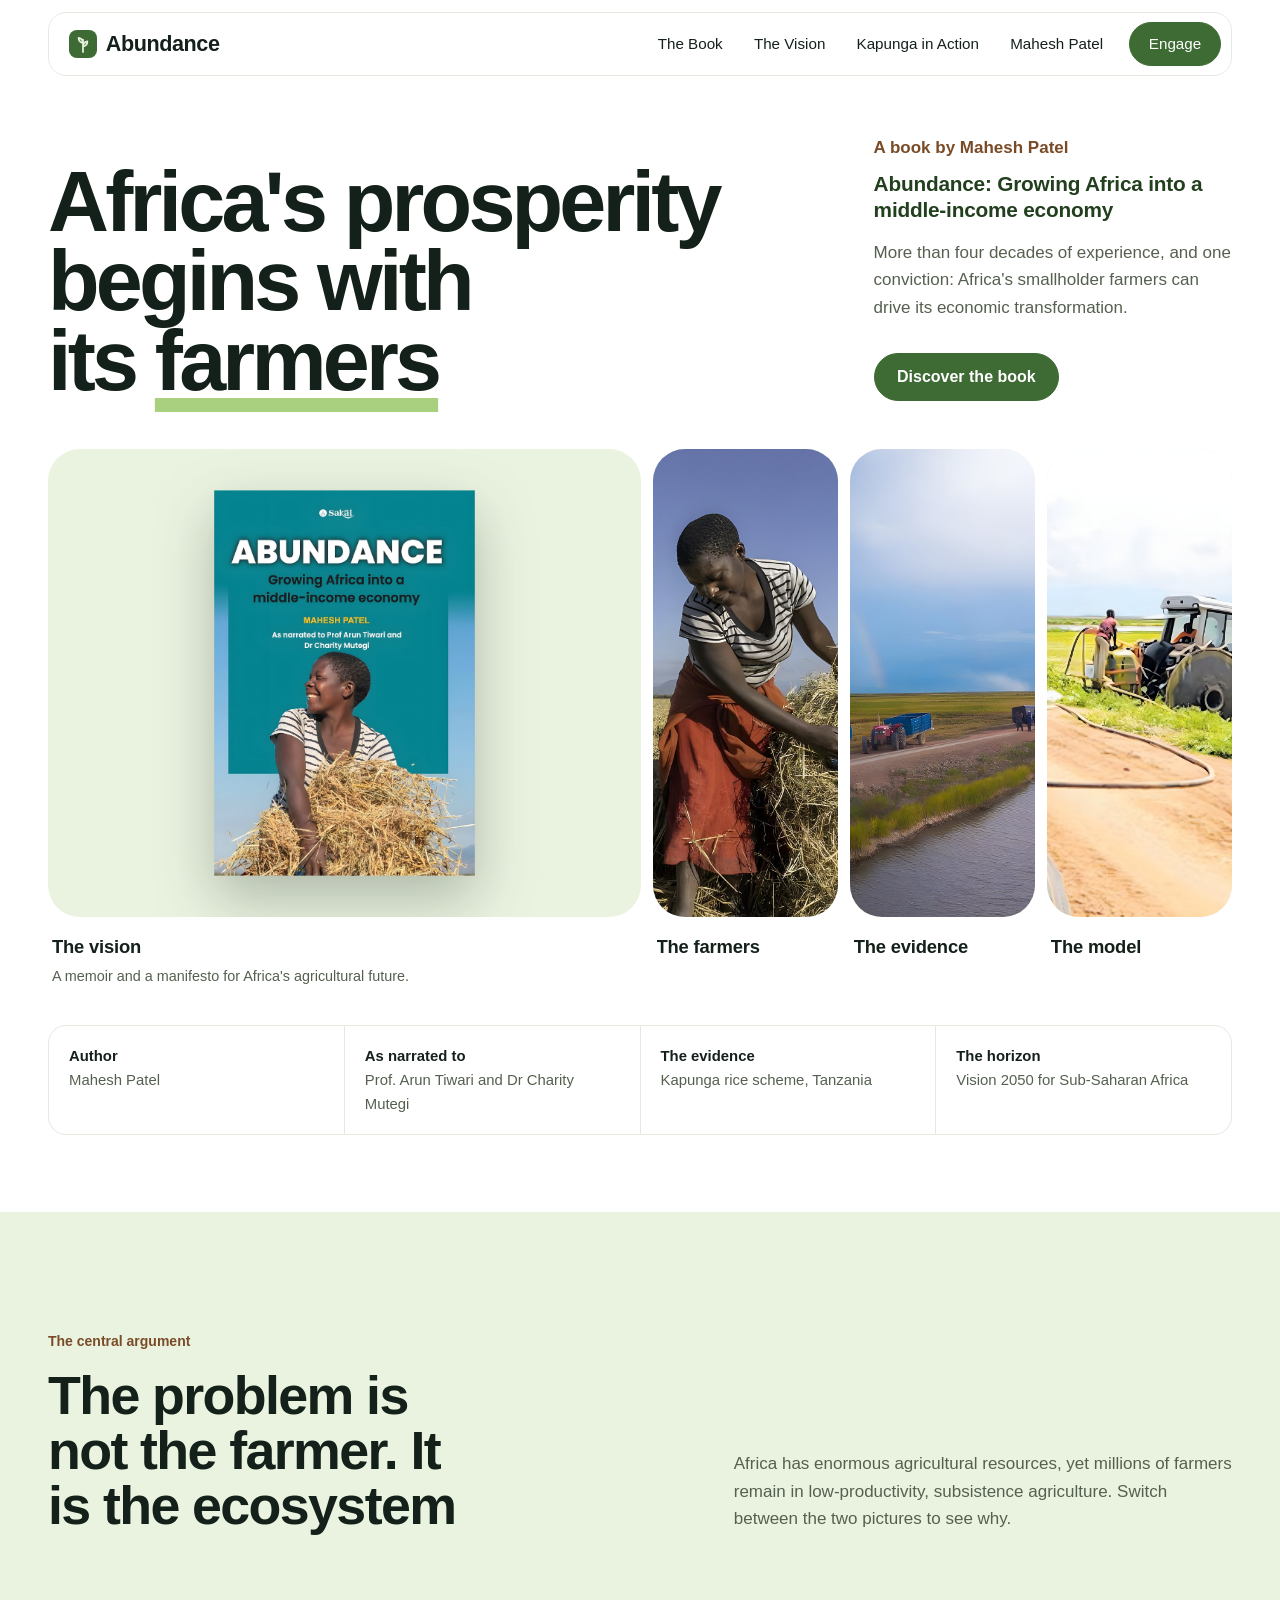
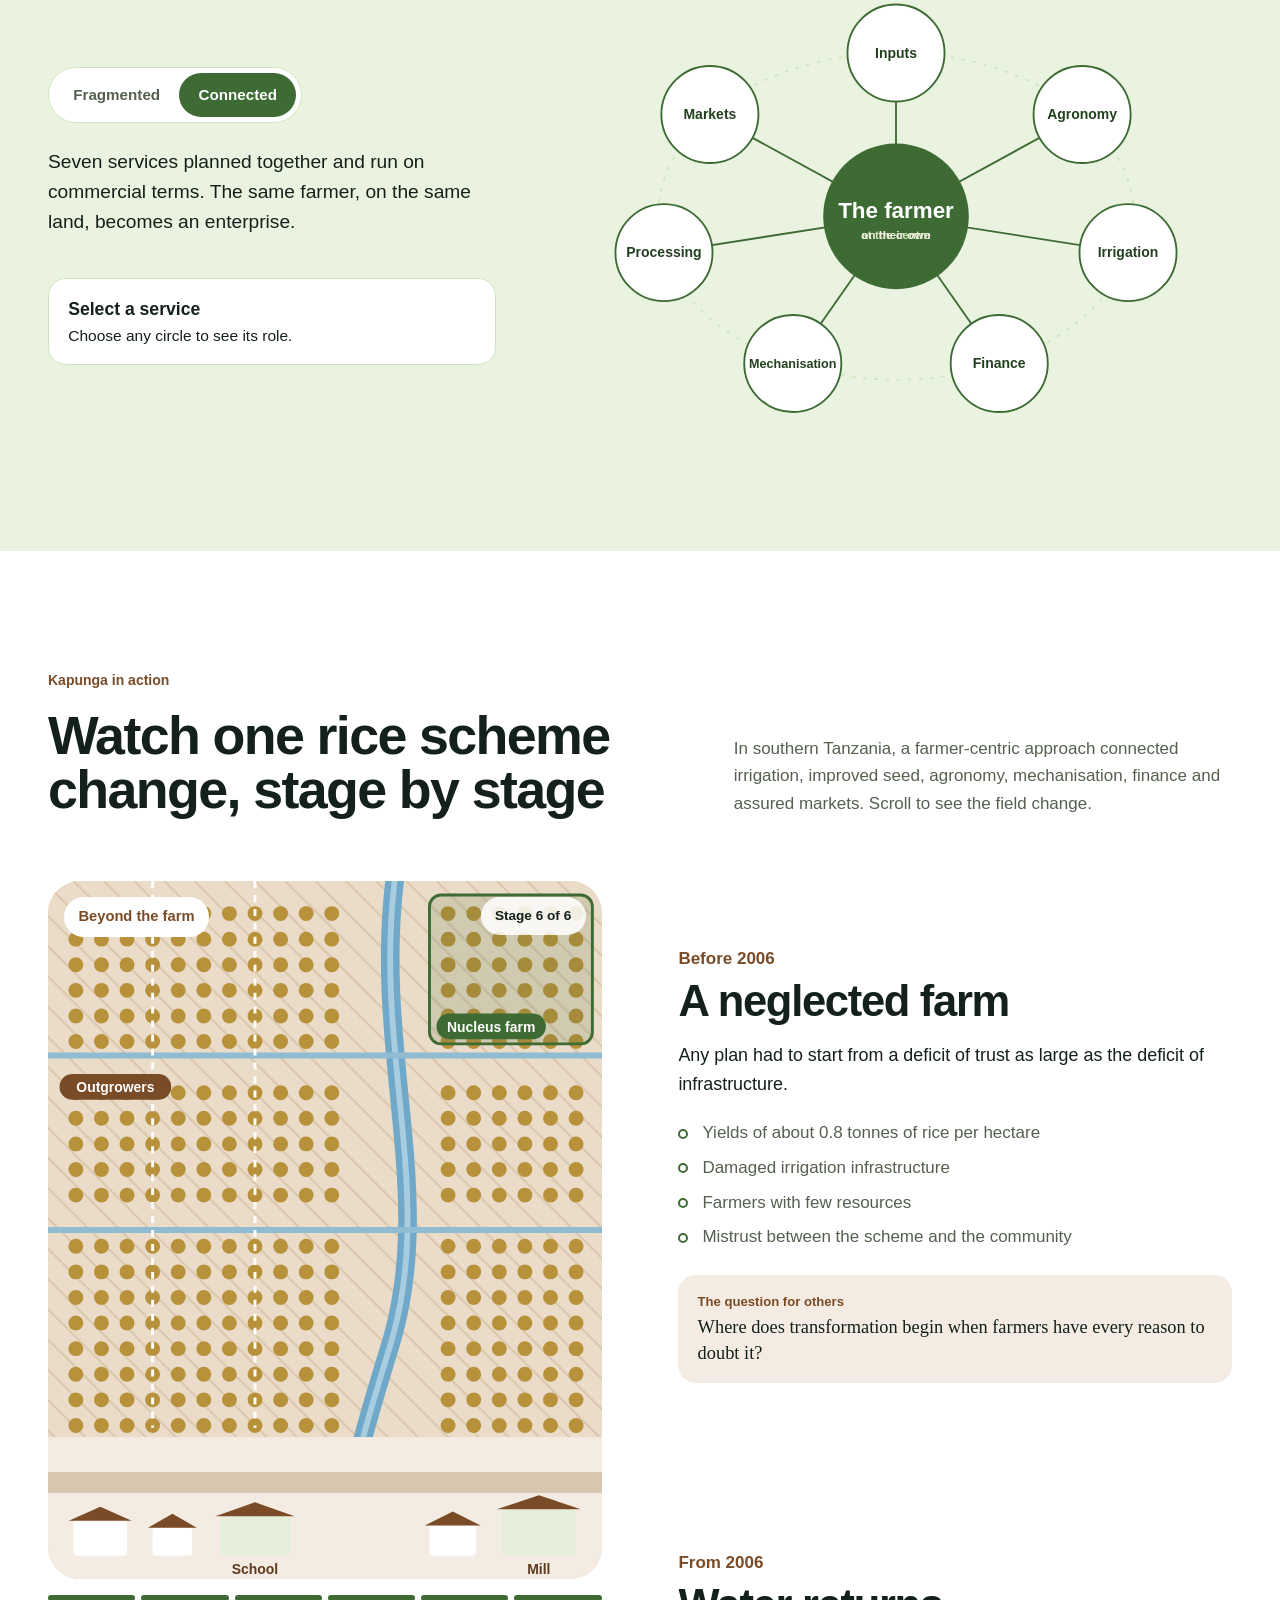
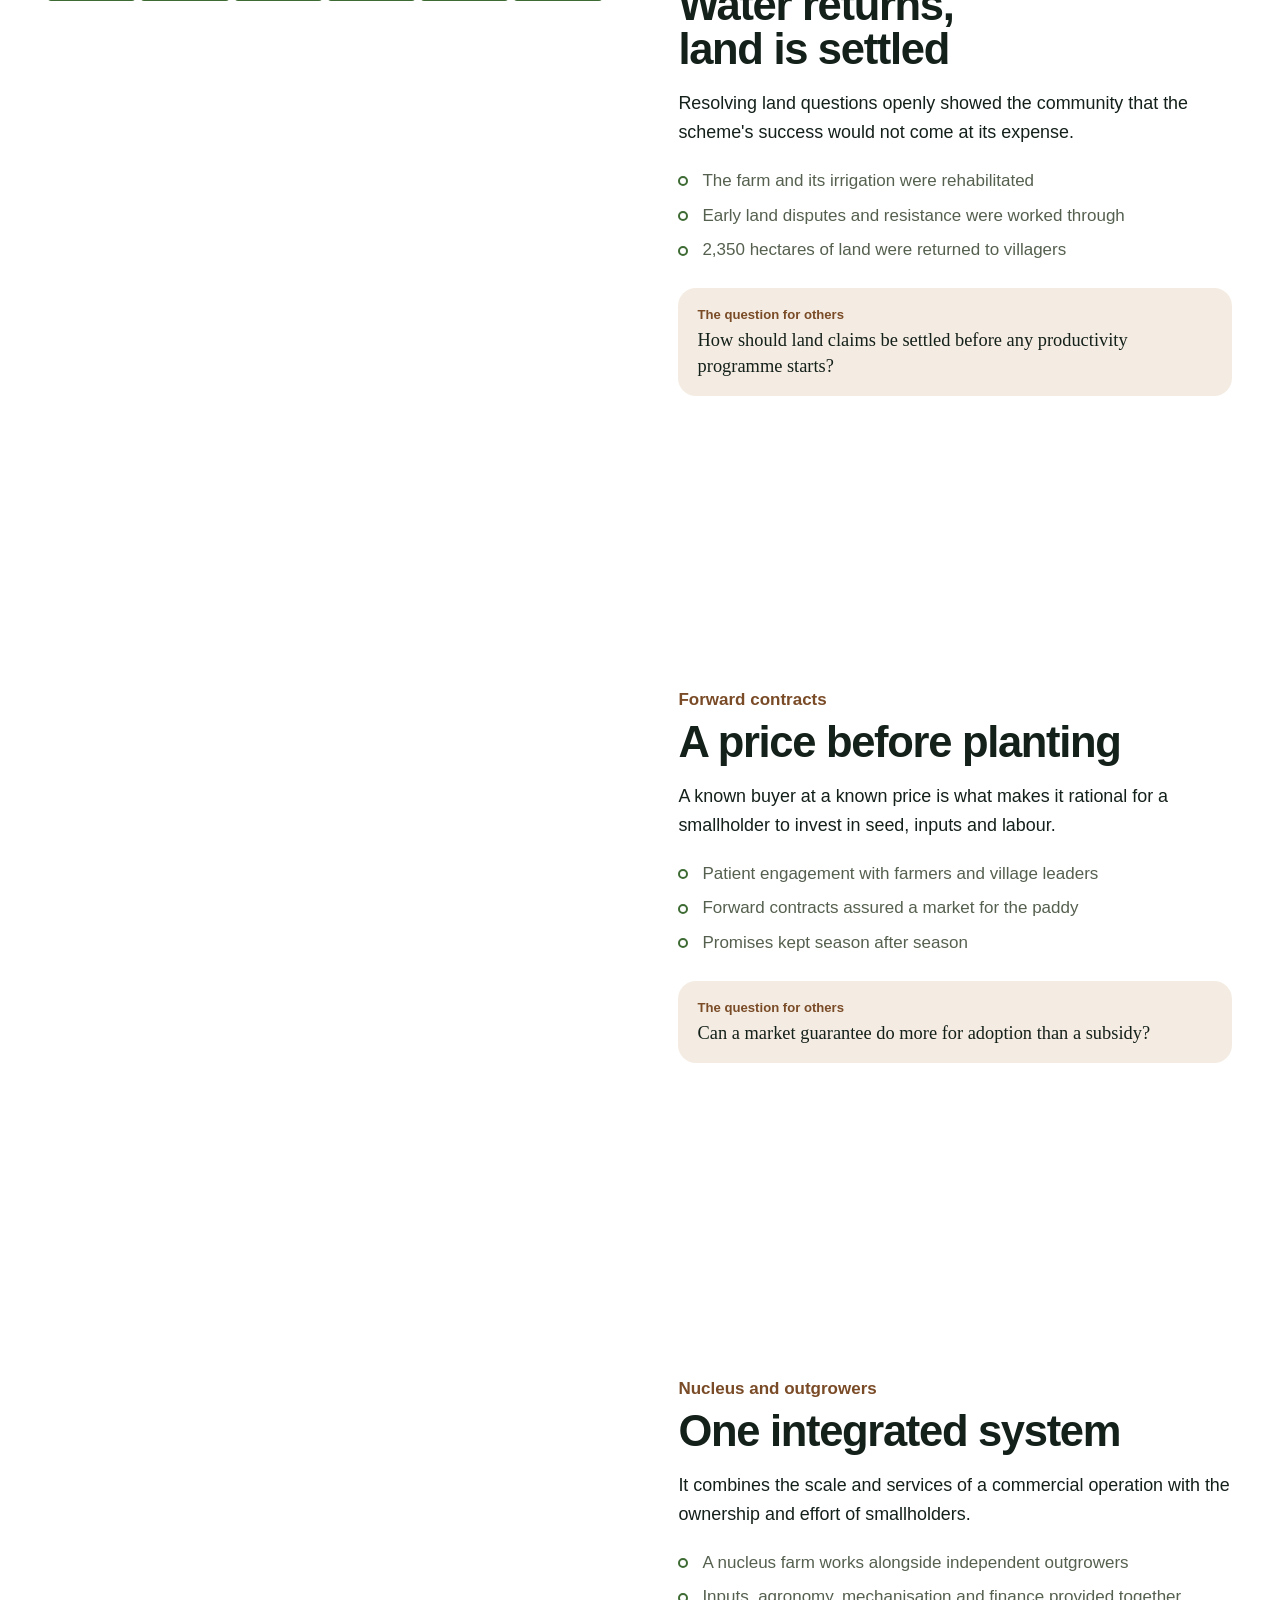
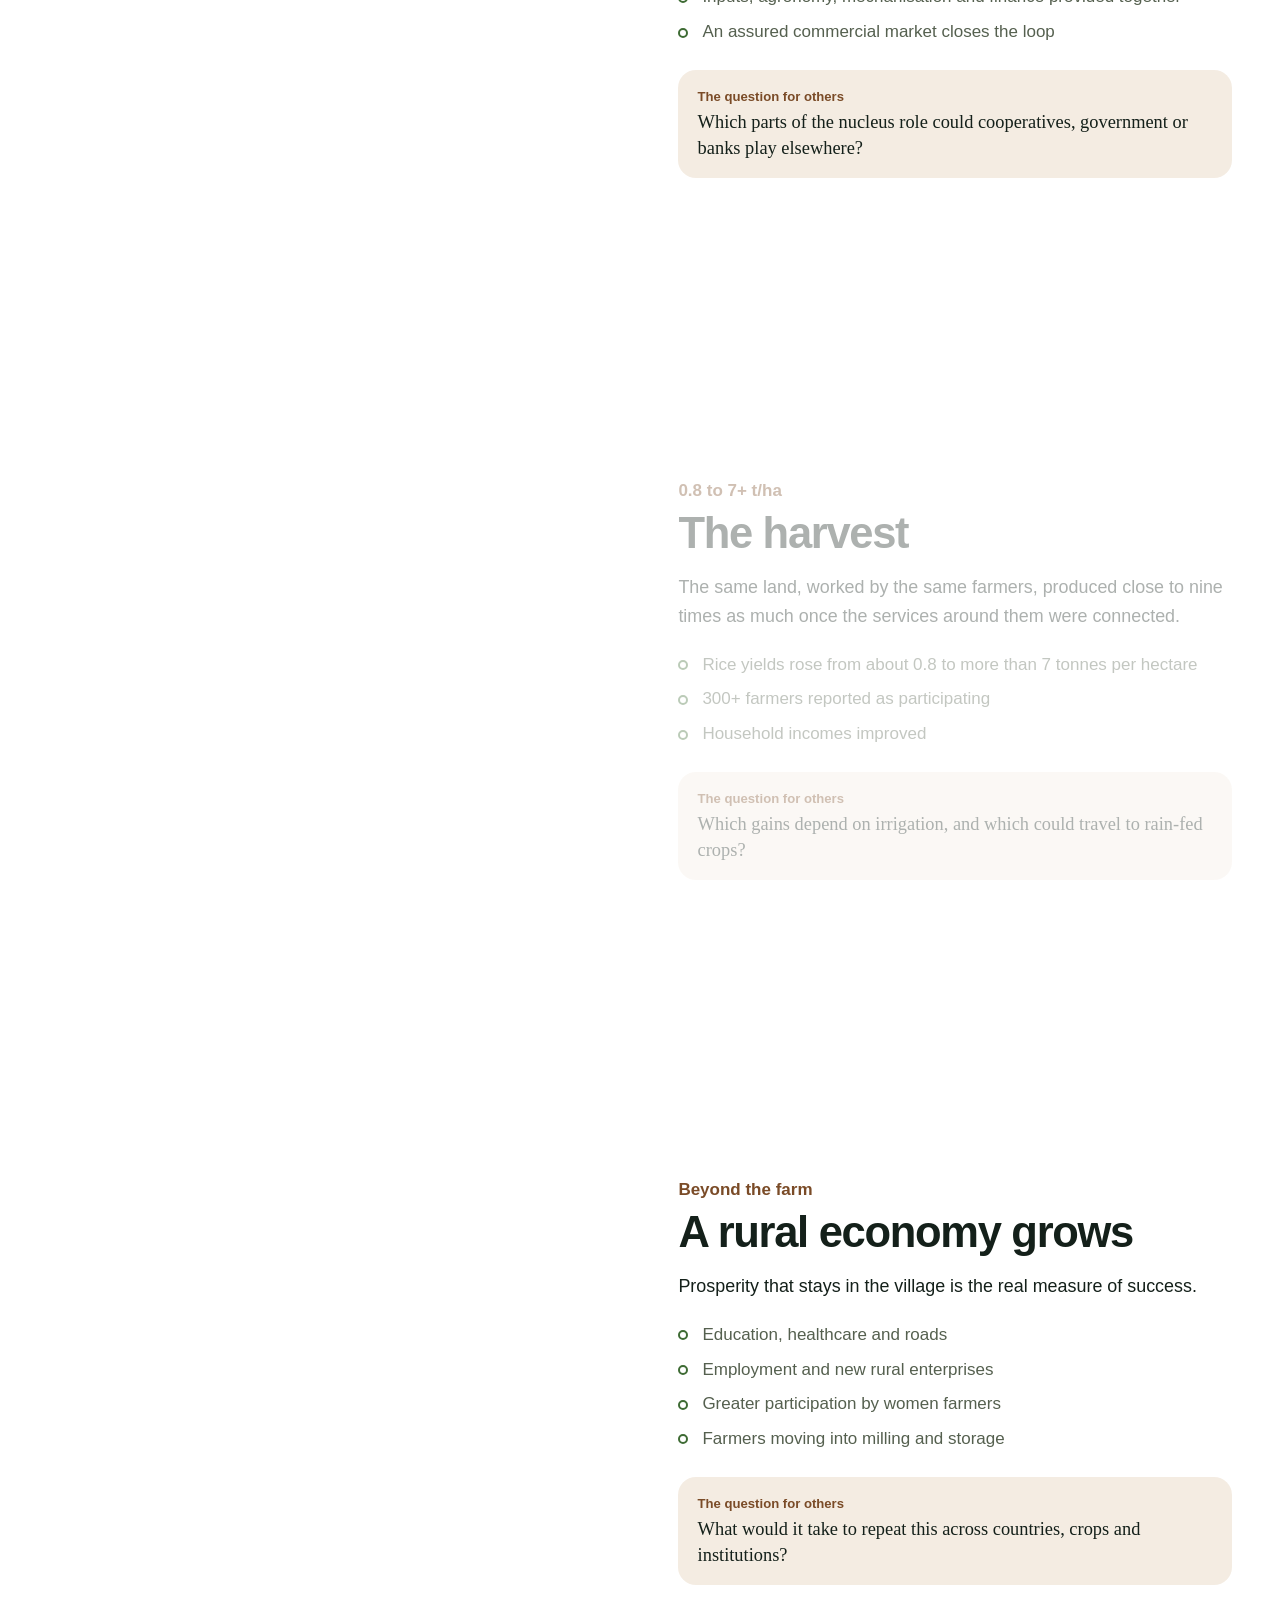
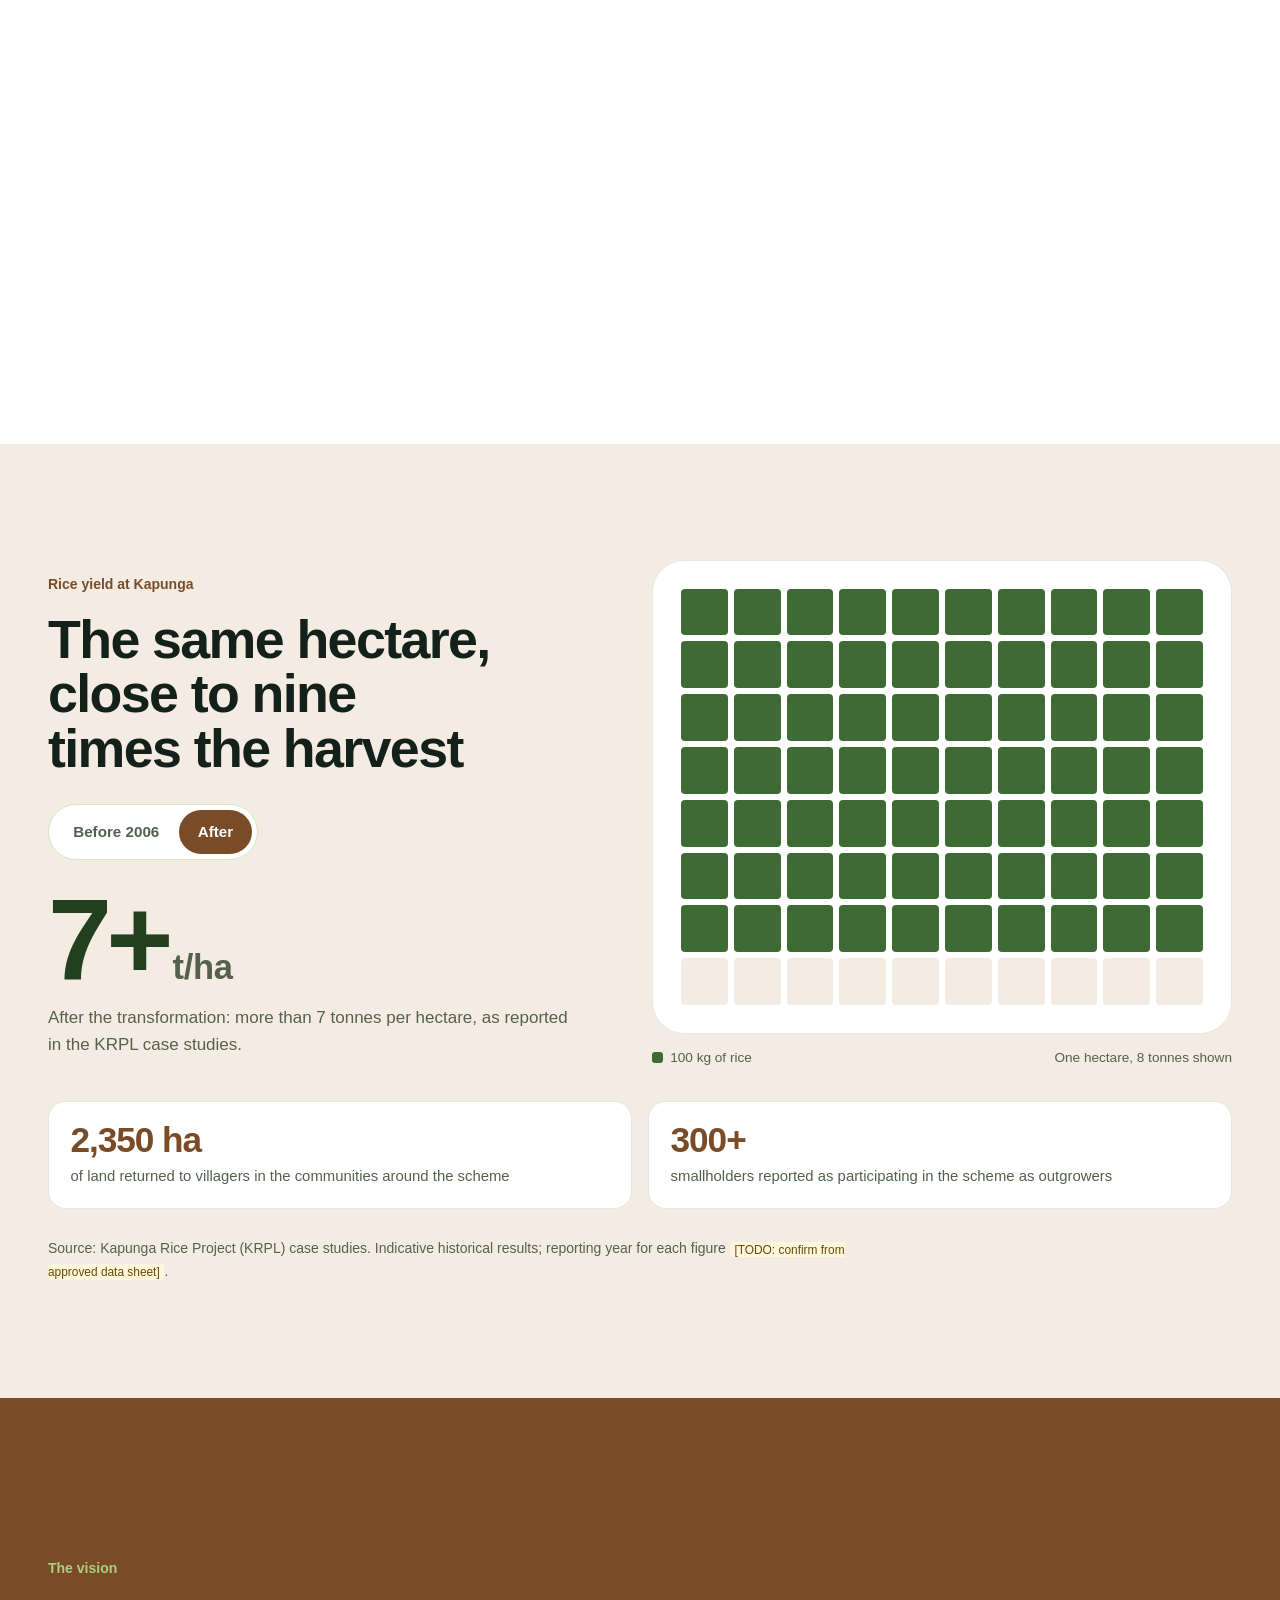
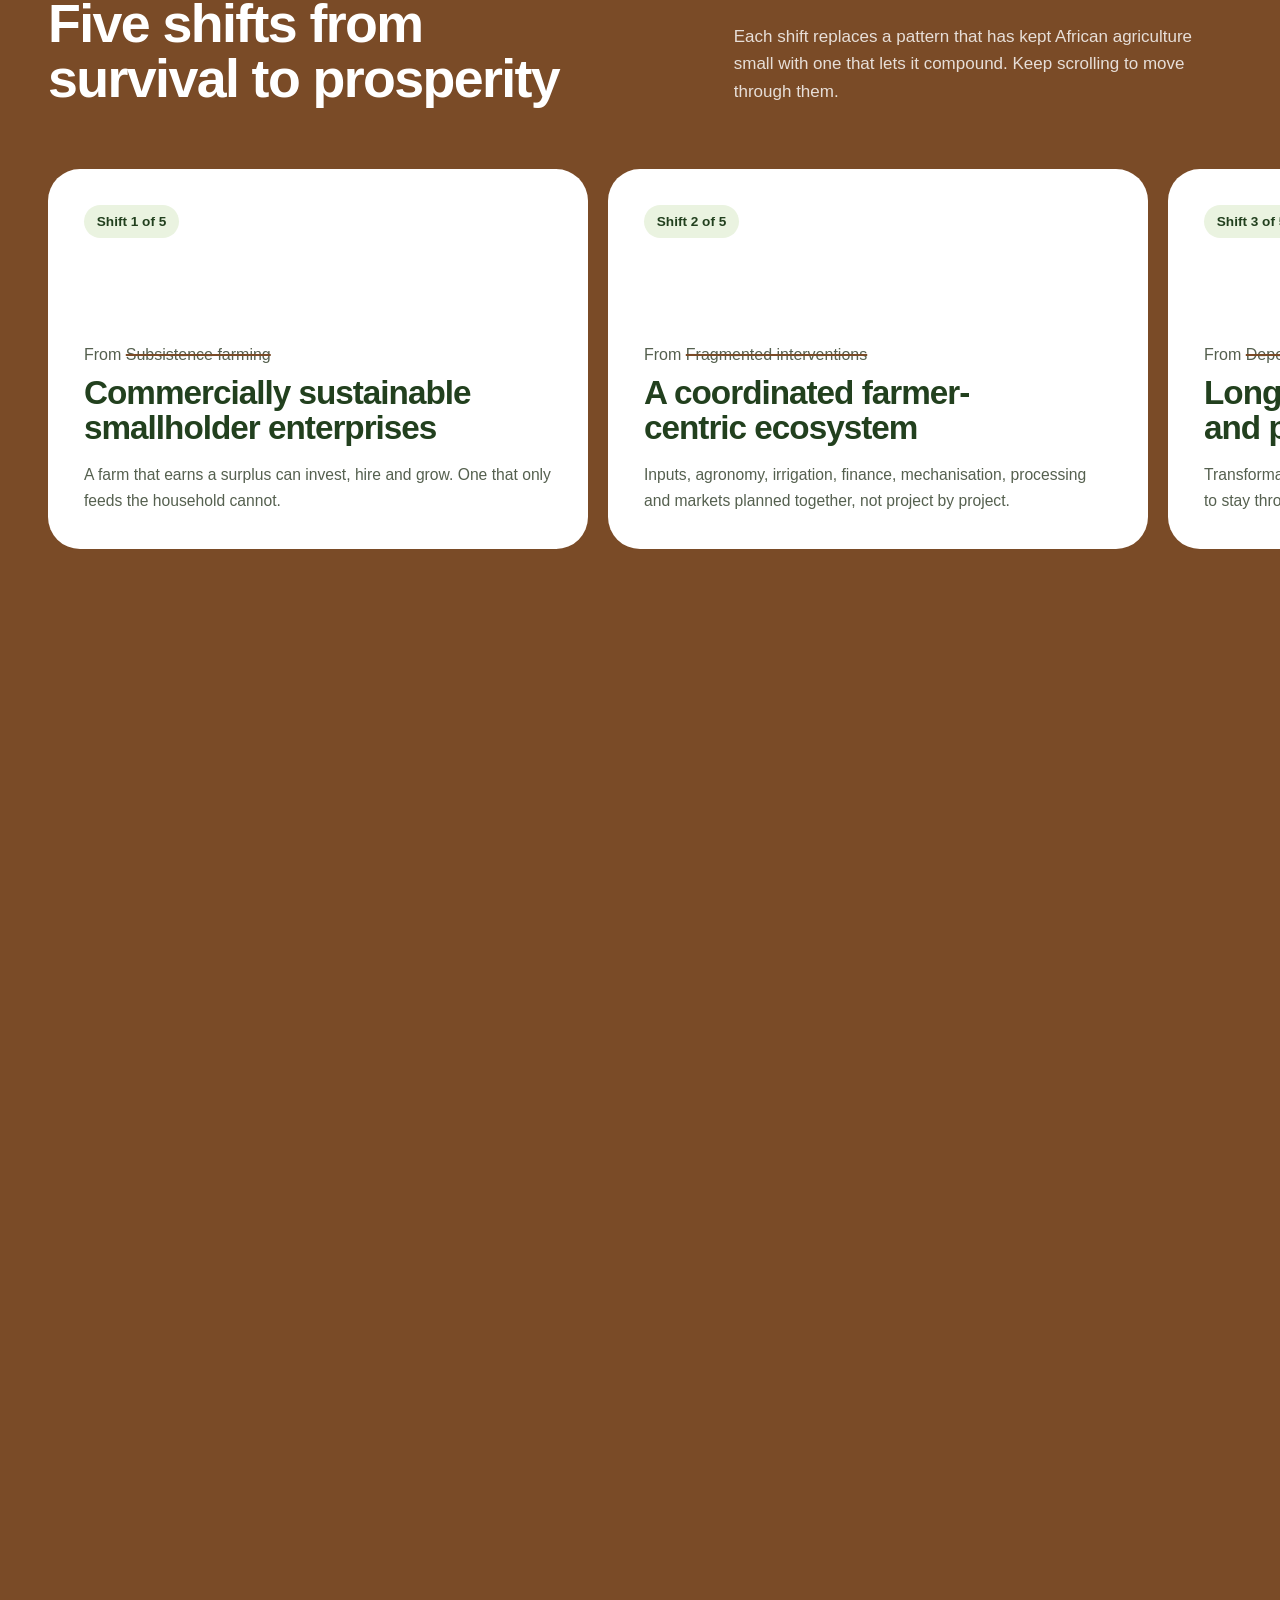
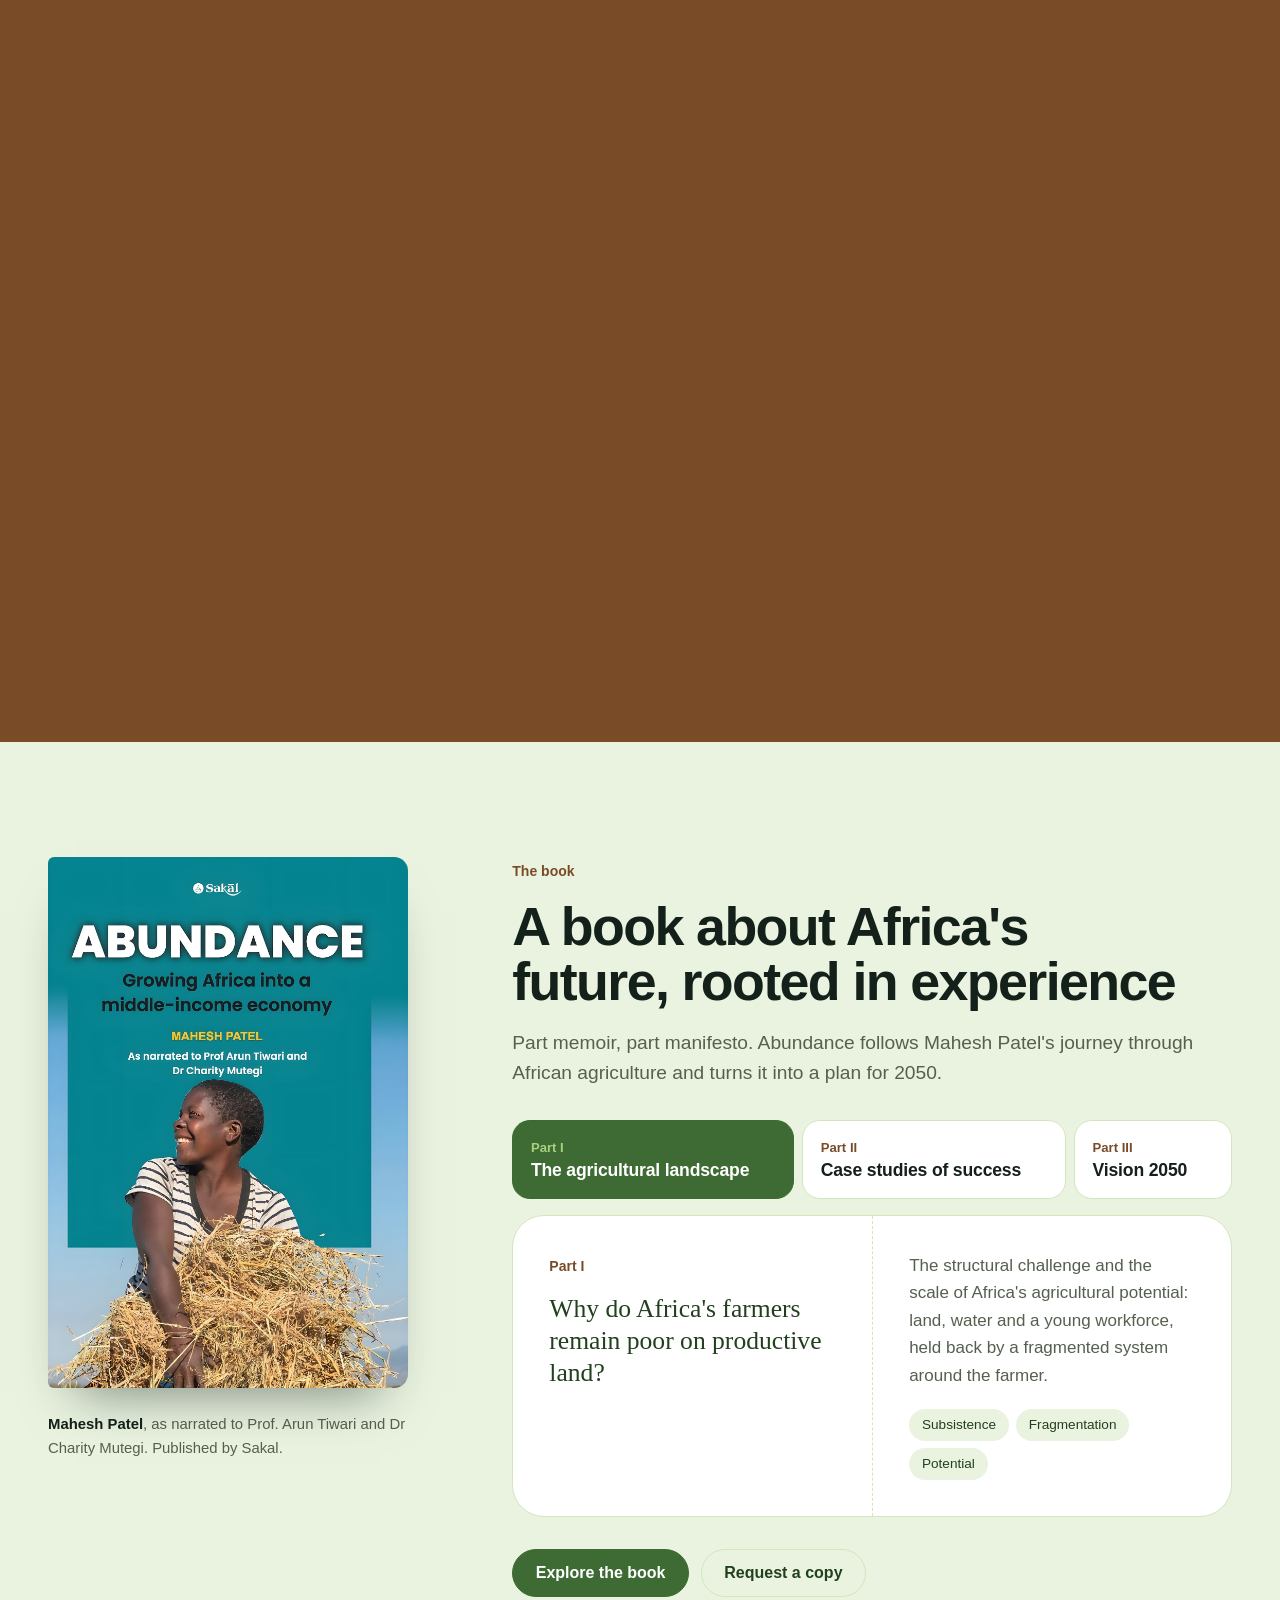
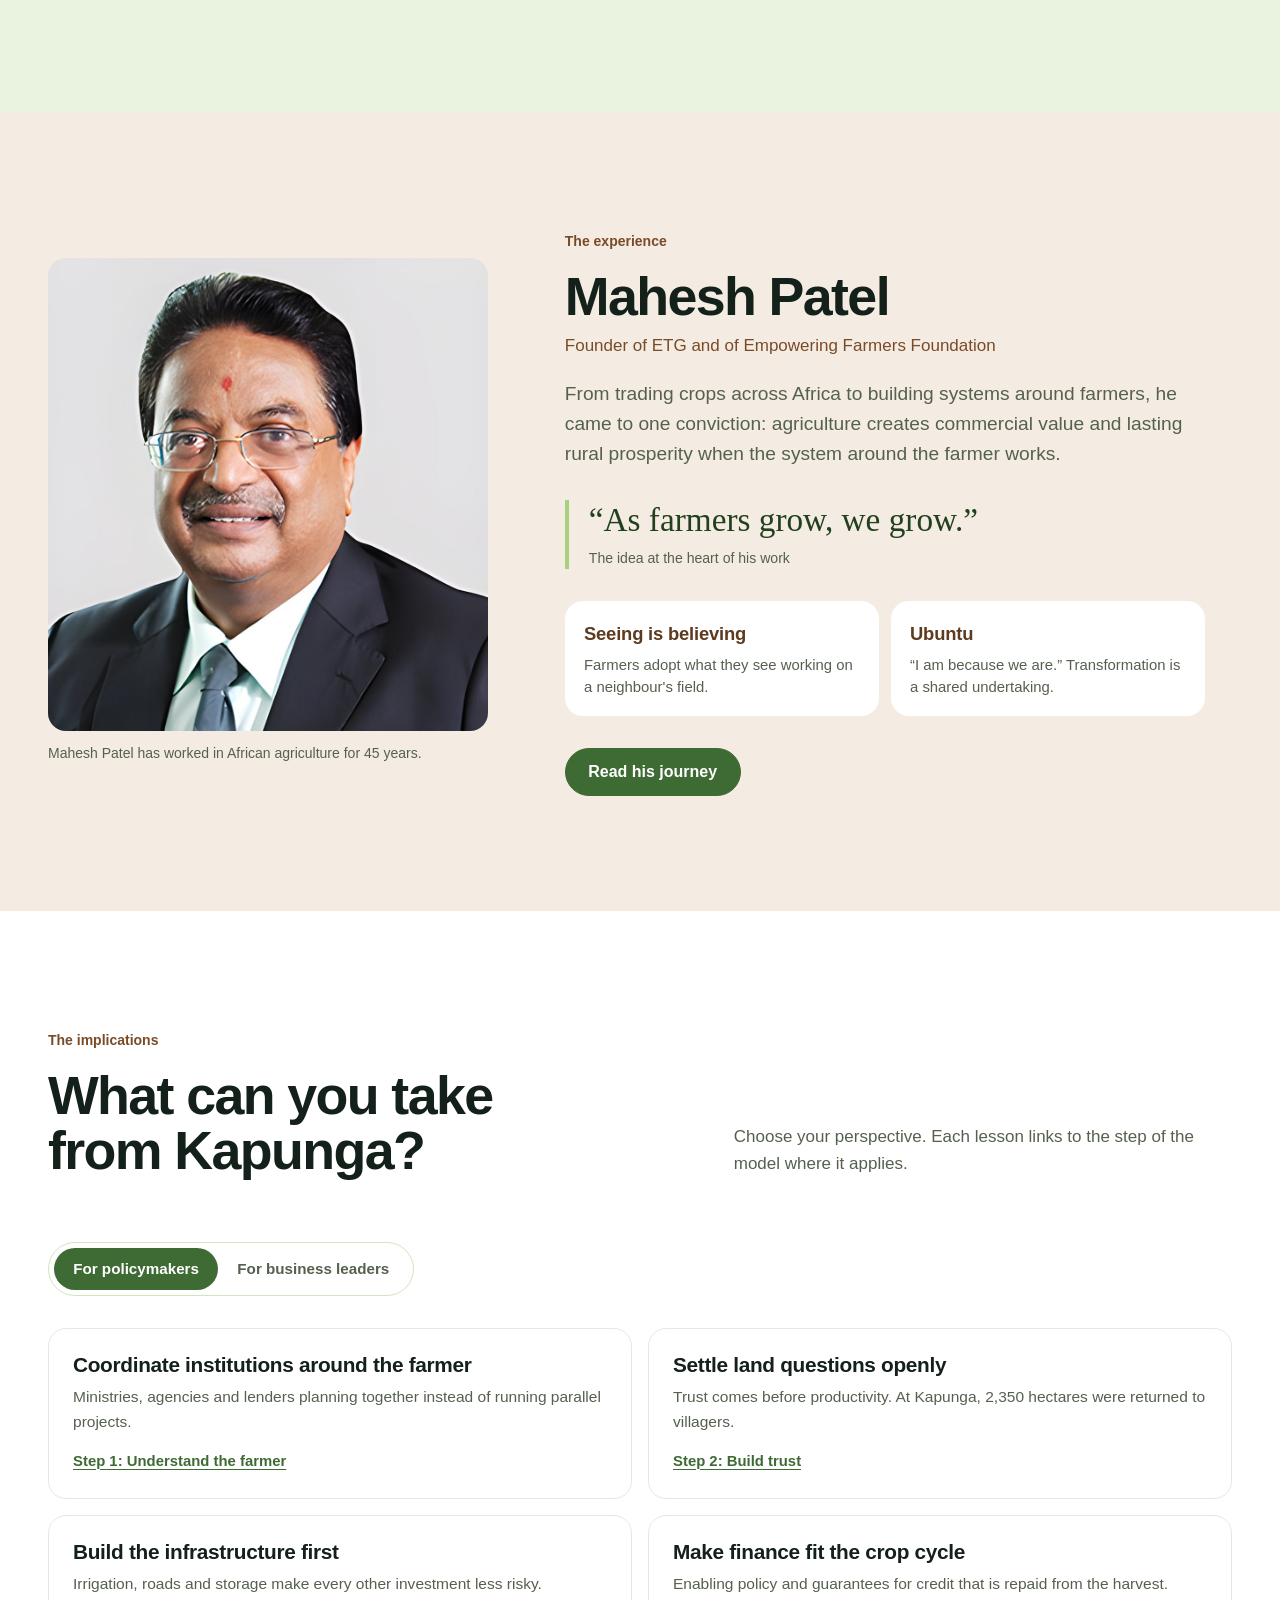
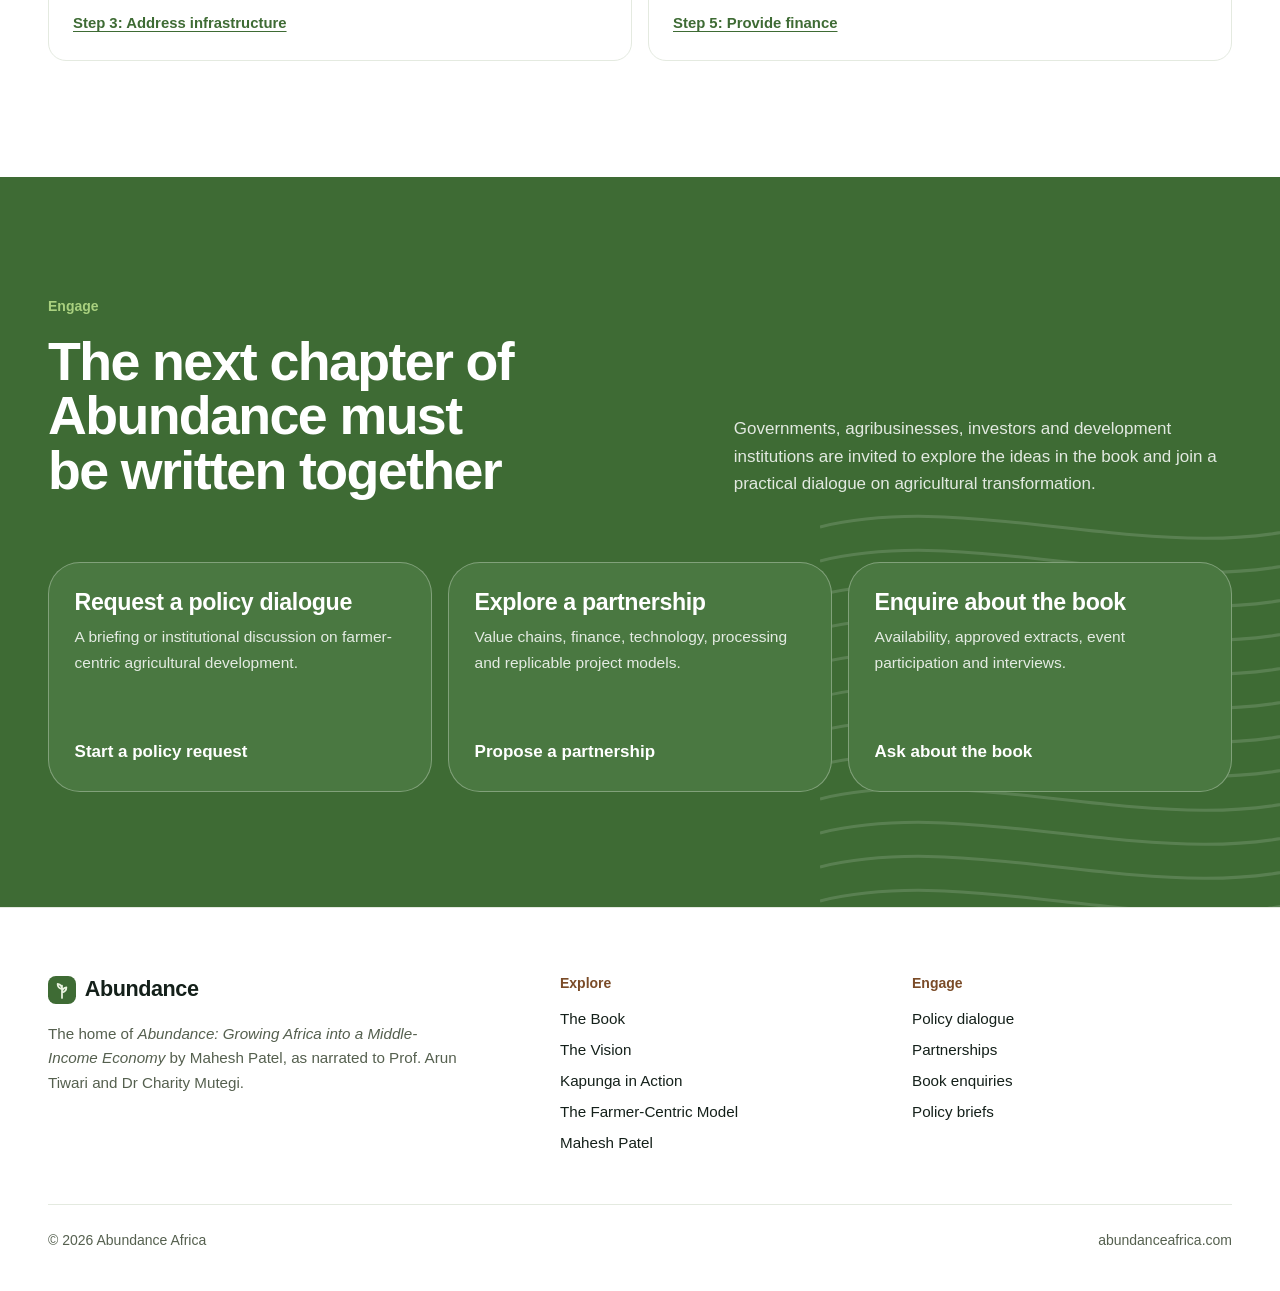
==== index.html @ be87411a "Initial site Co-Authored-By: Claude Opus 5.5 <noreply@anthropic.com>" ====
<!doctype html>
<html lang="en">
<head>
<meta charset="utf-8">
<meta name="viewport" content="width=device-width, initial-scale=1">
<title>Abundance — Growing Africa into a middle-income economy</title>
<meta name="description" content="Abundance by Mahesh Patel: a farmer-centric plan for Africa's agricultural transformation, with evidence from Kapunga, Tanzania.">
<meta property="og:title" content="Abundance — Growing Africa into a middle-income economy">
<meta property="og:description" content="Abundance by Mahesh Patel: a farmer-centric plan for Africa's agricultural transformation, with evidence from Kapunga, Tanzania.">
<meta property="og:image" content="assets/img/kapunga-canal.jpg">
<meta name="theme-color" content="#3E6B34">
<link rel="icon" href="assets/img/favicon.svg" type="image/svg+xml">
<link rel="preconnect" href="https://api.fontshare.com">
<link href="https://api.fontshare.com/v2/css?f[]=cabinet-grotesk@700,800&f[]=satoshi@400,500,700&f[]=zodiak@400&display=swap" rel="stylesheet">
<link rel="stylesheet" href="assets/site.css">
</head>
<body>
<header class="site-header">
  <div class="bar">
    <a class="brand" href="index.html"><svg viewBox="0 0 32 32" aria-hidden="true"><rect width="32" height="32" rx="9" fill="#3E6B34"/><path d="M16 25V11M16 15c-3-1-5-3.5-5-6 3 .5 5 3 5 6zm0 4c3-1 5-3.5 5-6-3 .5-5 3-5 6z" stroke="#EAF3E0" stroke-width="2" fill="none" stroke-linecap="round" stroke-linejoin="round"/></svg><b>Abundance</b></a>
    <nav class="nav" aria-label="Main"><a href="the-book.html">The Book</a><a href="the-vision.html">The Vision</a><a href="kapunga.html">Kapunga in Action</a><a href="mahesh-patel.html">Mahesh Patel</a><a class="btn" href="engage.html">Engage</a></nav>
    <details class="menu">
      <summary>Menu</summary>
      <nav aria-label="Main"><a href="the-book.html">The Book</a><a href="the-vision.html">The Vision</a><a href="kapunga.html">Kapunga in Action</a><a href="mahesh-patel.html">Mahesh Patel</a><a href="engage.html">Engage</a></nav>
    </details>
  </div>
</header>
<main>
<section class="hero">
  <div class="wrap">
    <div class="hero-top">
      <h1>Africa's prosperity begins with its <span class="mark">farmers</span></h1>
      <div>
        <p class="by">A book by Mahesh Patel</p>
        <p class="sub">Abundance: Growing Africa into a middle-income economy</p>
        <p class="deck">More than four decades of experience, and one conviction: Africa's smallholder farmers can drive its economic transformation.</p>
        <div class="actions"><a class="btn" href="the-book.html">Discover the book</a></div>
      </div>
    </div>
    <ul class="panels">
      <li class="panel panel--book is-open"><div class="ph"><img src="assets/img/abundance-cover.jpg" width="1400" height="2063" alt="Cover of Abundance by Mahesh Patel" fetchpriority="high"></div><figcaption><b>The vision</b><span>A memoir and a manifesto for Africa's agricultural future.</span></figcaption><a href="the-book.html" aria-label="The vision: the book"></a></li>
      <li class="panel"><div class="ph"><img src="assets/img/farmer-harvest.jpg" width="2400" height="1473" alt="A woman farmer gathers bundles of rice straw after the harvest" style="object-position:62% 50%"></div><figcaption><b>The farmers</b><span>Not the problem, but the solution, once the system around them works.</span></figcaption><a href="the-vision.html" aria-label="The farmers: the vision"></a></li>
      <li class="panel"><div class="ph"><img src="assets/img/kapunga-canal.jpg" width="2400" height="1348" alt="An irrigation canal through rice fields at Kapunga, with tractors and farmers at the roadside" style="object-position:38% 82%"></div><figcaption><b>The evidence</b><span>Kapunga, Tanzania: from about 0.8 to more than 7 tonnes of rice per hectare.</span></figcaption><a href="kapunga.html" aria-label="The evidence: Kapunga"></a></li>
      <li class="panel"><div class="ph"><img src="assets/img/kapunga-mechanisation.jpg" width="2400" height="1600" alt="Tractors on a farm road beside flooded rice paddies" style="object-position:72% 60%"></div><figcaption><b>The model</b><span>Eight steps any government or business can adopt and adapt.</span></figcaption><a href="the-model.html" aria-label="The model"></a></li>
    </ul>
    <ul class="facts">
      <li><b>Author</b>Mahesh Patel</li>
      <li><b>As narrated to</b>Prof. Arun Tiwari and Dr Charity Mutegi</li>
      <li><b>The evidence</b>Kapunga rice scheme, Tanzania</li>
      <li><b>The horizon</b>Vision 2050 for Sub-Saharan Africa</li>
    </ul>
  </div>
</section>

<section class="section leaf" id="ecosystem">
  <div class="wrap">
    <div class="head">
      <div><span class="label">The central argument</span><h2>The problem is not the farmer. It is the ecosystem</h2></div>
      <p>Africa has enormous agricultural resources, yet millions of farmers remain in low-productivity, subsistence agriculture. Switch between the two pictures to see why.</p>
    </div>
    <div class="eco-wrap" data-eco>
  <div class="eco-text">
    <div class="seg" role="radiogroup" aria-label="Show the ecosystem">
      <label><input type="radio" name="eco-state" value="fragmented"><span>Fragmented</span></label>
      <label><input type="radio" name="eco-state" value="connected" checked><span>Connected</span></label>
    </div>
    <div class="state-copy">
      <p class="lede" data-state-copy="fragmented" hidden>Seed without water. A loan without a buyer. Each service arrives alone, on its own timetable, and the farmer carries all of the risk.</p>
      <p class="lede" data-state-copy="connected">Seven services planned together and run on commercial terms. The same farmer, on the same land, becomes an enterprise.</p>
    </div>
    <p class="eco-caption" aria-live="polite"><b>Select a service</b>Choose any circle to see its role.</p>
  </div>
  <div><svg class="eco eco--d" viewBox="0 0 720 470" data-state="connected" aria-label="Seven services: inputs, agronomy, irrigation, finance, mechanisation, processing and markets, shown either scattered or connected around the farmer"><ellipse class="orbit" cx="360.0" cy="235.0" rx="255" ry="175"/><line class="link" x1="360.0" y1="235.0" x2="360.0" y2="60.0"/><line class="link" x1="360.0" y1="235.0" x2="559.4" y2="125.9"/><line class="link" x1="360.0" y1="235.0" x2="608.6" y2="273.9"/><line class="link" x1="360.0" y1="235.0" x2="470.6" y2="392.7"/><line class="link" x1="360.0" y1="235.0" x2="249.4" y2="392.7"/><line class="link" x1="360.0" y1="235.0" x2="111.4" y2="273.9"/><line class="link" x1="360.0" y1="235.0" x2="160.6" y2="125.9"/><circle class="hub" cx="360.0" cy="235.0" r="78"/><text class="hub-t" x="360.0" y="237.0">The farmer</text><text class="hub-s s-conn" x="360.0" y="259.0">at the centre</text><text class="hub-s s-frag" x="360.0" y="259.0">on their own</text><g class="node" tabindex="0" role="button" aria-label="Inputs: Improved seed and fertiliser, delivered before planting and paid for from the harvest." data-name="Inputs" data-role="Improved seed and fertiliser, delivered before planting and paid for from the harvest." style="--fx:-250px;--fy:-20px"><circle cx="360.0" cy="60.0" r="52"/><text x="360.0" y="65.0" text-anchor="middle" style="font-size:15px">Inputs</text></g><g class="node" tabindex="0" role="button" aria-label="Agronomy: Field agronomists and demonstration plots. Seeing is believing." data-name="Agronomy" data-role="Field agronomists and demonstration plots. Seeing is believing." style="--fx:96px;--fy:-56px"><circle cx="559.4" cy="125.9" r="52"/><text x="559.4" y="130.9" text-anchor="middle" style="font-size:15px">Agronomy</text></g><g class="node" tabindex="0" role="button" aria-label="Irrigation: Water that removes the dependence on rain." data-name="Irrigation" data-role="Water that removes the dependence on rain." style="--fx:81px;--fy:26px"><circle cx="608.6" cy="273.9" r="52"/><text x="608.6" y="278.9" text-anchor="middle" style="font-size:15px">Irrigation</text></g><g class="node" tabindex="0" role="button" aria-label="Finance: Credit shaped around the crop cycle, repaid when the harvest is sold." data-name="Finance" data-role="Credit shaped around the crop cycle, repaid when the harvest is sold." style="--fx:49px;--fy:52px"><circle cx="470.6" cy="392.7" r="52"/><text x="470.6" y="397.7" text-anchor="middle" style="font-size:15px">Finance</text></g><g class="node" tabindex="0" role="button" aria-label="Mechanisation: Machinery as a service, without the cost of owning it." data-name="Mechanisation" data-role="Machinery as a service, without the cost of owning it." style="--fx:-74px;--fy:37px"><circle cx="249.4" cy="392.7" r="52"/><text x="249.4" y="397.7" text-anchor="middle" style="font-size:13.5px">Mechanisation</text></g><g class="node" tabindex="0" role="button" aria-label="Processing: Milling and storage close to the farm, keeping value in the village." data-name="Processing" data-role="Milling and storage close to the farm, keeping value in the village." style="--fx:-81px;--fy:-44px"><circle cx="111.4" cy="273.9" r="52"/><text x="111.4" y="278.9" text-anchor="middle" style="font-size:15px">Processing</text></g><g class="node" tabindex="0" role="button" aria-label="Markets: An assured buyer at a known price, agreed before planting." data-name="Markets" data-role="An assured buyer at a known price, agreed before planting." style="--fx:199px;--fy:-106px"><circle cx="160.6" cy="125.9" r="52"/><text x="160.6" y="130.9" text-anchor="middle" style="font-size:15px">Markets</text></g></svg><svg class="eco eco--m" viewBox="0 0 400 560" data-state="connected" aria-label="Seven services: inputs, agronomy, irrigation, finance, mechanisation, processing and markets, shown either scattered or connected around the farmer"><ellipse class="orbit" cx="200.0" cy="280.0" rx="140" ry="205"/><line class="link" x1="200.0" y1="280.0" x2="200.0" y2="75.0"/><line class="link" x1="200.0" y1="280.0" x2="309.5" y2="152.2"/><line class="link" x1="200.0" y1="280.0" x2="336.5" y2="325.6"/><line class="link" x1="200.0" y1="280.0" x2="260.7" y2="464.7"/><line class="link" x1="200.0" y1="280.0" x2="139.3" y2="464.7"/><line class="link" x1="200.0" y1="280.0" x2="63.5" y2="325.6"/><line class="link" x1="200.0" y1="280.0" x2="90.5" y2="152.2"/><circle class="hub" cx="200.0" cy="280.0" r="72"/><text class="hub-t" x="200.0" y="282.0">The farmer</text><text class="hub-s s-conn" x="200.0" y="304.0">at the centre</text><text class="hub-s s-frag" x="200.0" y="304.0">on their own</text><g class="node" tabindex="0" role="button" aria-label="Inputs: Improved seed and fertiliser, delivered before planting and paid for from the harvest." data-name="Inputs" data-role="Improved seed and fertiliser, delivered before planting and paid for from the harvest." style="--fx:-130px;--fy:-5px"><circle cx="200.0" cy="75.0" r="54"/><text x="200.0" y="80.0" text-anchor="middle" style="font-size:15px">Inputs</text></g><g class="node" tabindex="0" role="button" aria-label="Agronomy: Field agronomists and demonstration plots. Seeing is believing." data-name="Agronomy" data-role="Field agronomists and demonstration plots. Seeing is believing." style="--fx:26px;--fy:-82px"><circle cx="309.5" cy="152.2" r="54"/><text x="309.5" y="157.2" text-anchor="middle" style="font-size:15px">Agronomy</text></g><g class="node" tabindex="0" role="button" aria-label="Irrigation: Water that removes the dependence on rain." data-name="Irrigation" data-role="Water that removes the dependence on rain." style="--fx:14px;--fy:4px"><circle cx="336.5" cy="325.6" r="54"/><text x="336.5" y="330.6" text-anchor="middle" style="font-size:15px">Irrigation</text></g><g class="node" tabindex="0" role="button" aria-label="Finance: Credit shaped around the crop cycle, repaid when the harvest is sold." data-name="Finance" data-role="Credit shaped around the crop cycle, repaid when the harvest is sold." style="--fx:39px;--fy:35px"><circle cx="260.7" cy="464.7" r="54"/><text x="260.7" y="469.7" text-anchor="middle" style="font-size:15px">Finance</text></g><g class="node" tabindex="0" role="button" aria-label="Mechanisation: Machinery as a service, without the cost of owning it." data-name="Mechanisation" data-role="Machinery as a service, without the cost of owning it." style="--fx:-44px;--fy:30px"><circle cx="139.3" cy="464.7" r="54"/><text x="139.3" y="469.7" text-anchor="middle" style="font-size:13.5px">Mechanisation</text></g><g class="node" tabindex="0" role="button" aria-label="Processing: Milling and storage close to the farm, keeping value in the village." data-name="Processing" data-role="Milling and storage close to the farm, keeping value in the village." style="--fx:-12px;--fy:-26px"><circle cx="63.5" cy="325.6" r="54"/><text x="63.5" y="330.6" text-anchor="middle" style="font-size:15px">Processing</text></g><g class="node" tabindex="0" role="button" aria-label="Markets: An assured buyer at a known price, agreed before planting." data-name="Markets" data-role="An assured buyer at a known price, agreed before planting." style="--fx:114px;--fy:-2px"><circle cx="90.5" cy="152.2" r="54"/><text x="90.5" y="157.2" text-anchor="middle" style="font-size:15px">Markets</text></g></svg></div>
</div>
  </div>
</section>

<section class="section" id="kapunga">
  <div class="wrap">
    <div class="head">
      <div><span class="label">Kapunga in action</span><h2>Watch one rice scheme change, stage by stage</h2></div>
      <p>In southern Tanzania, a farmer-centric approach connected irrigation, improved seed, agronomy, mechanisation, finance and assured markets. Scroll to see the field change.</p>
    </div>
    <div class="story" data-story>
  <div class="story-visual">
    <div class="field-card"><svg class="field" viewBox="0 0 480 600" preserveAspectRatio="xMidYMid slice" role="img" aria-label="An illustrated rice field that changes with each stage: bare soil, then a canal, seedlings, outgrower plots around a nucleus farm, a golden harvest and finally a village with a school and a mill."><rect width="480" height="600" fill="#EADCC8"/><line x1="-600" y1="0" x2="0" y2="600" stroke="#DCCAB0" stroke-width="2"/><line x1="-574" y1="0" x2="26" y2="600" stroke="#DCCAB0" stroke-width="2"/><line x1="-548" y1="0" x2="52" y2="600" stroke="#DCCAB0" stroke-width="2"/><line x1="-522" y1="0" x2="78" y2="600" stroke="#DCCAB0" stroke-width="2"/><line x1="-496" y1="0" x2="104" y2="600" stroke="#DCCAB0" stroke-width="2"/><line x1="-470" y1="0" x2="130" y2="600" stroke="#DCCAB0" stroke-width="2"/><line x1="-444" y1="0" x2="156" y2="600" stroke="#DCCAB0" stroke-width="2"/><line x1="-418" y1="0" x2="182" y2="600" stroke="#DCCAB0" stroke-width="2"/><line x1="-392" y1="0" x2="208" y2="600" stroke="#DCCAB0" stroke-width="2"/><line x1="-366" y1="0" x2="234" y2="600" stroke="#DCCAB0" stroke-width="2"/><line x1="-340" y1="0" x2="260" y2="600" stroke="#DCCAB0" stroke-width="2"/><line x1="-314" y1="0" x2="286" y2="600" stroke="#DCCAB0" stroke-width="2"/><line x1="-288" y1="0" x2="312" y2="600" stroke="#DCCAB0" stroke-width="2"/><line x1="-262" y1="0" x2="338" y2="600" stroke="#DCCAB0" stroke-width="2"/><line x1="-236" y1="0" x2="364" y2="600" stroke="#DCCAB0" stroke-width="2"/><line x1="-210" y1="0" x2="390" y2="600" stroke="#DCCAB0" stroke-width="2"/><line x1="-184" y1="0" x2="416" y2="600" stroke="#DCCAB0" stroke-width="2"/><line x1="-158" y1="0" x2="442" y2="600" stroke="#DCCAB0" stroke-width="2"/><line x1="-132" y1="0" x2="468" y2="600" stroke="#DCCAB0" stroke-width="2"/><line x1="-106" y1="0" x2="494" y2="600" stroke="#DCCAB0" stroke-width="2"/><line x1="-80" y1="0" x2="520" y2="600" stroke="#DCCAB0" stroke-width="2"/><line x1="-54" y1="0" x2="546" y2="600" stroke="#DCCAB0" stroke-width="2"/><line x1="-28" y1="0" x2="572" y2="600" stroke="#DCCAB0" stroke-width="2"/><line x1="-2" y1="0" x2="598" y2="600" stroke="#DCCAB0" stroke-width="2"/><line x1="24" y1="0" x2="624" y2="600" stroke="#DCCAB0" stroke-width="2"/><line x1="50" y1="0" x2="650" y2="600" stroke="#DCCAB0" stroke-width="2"/><line x1="76" y1="0" x2="676" y2="600" stroke="#DCCAB0" stroke-width="2"/><line x1="102" y1="0" x2="702" y2="600" stroke="#DCCAB0" stroke-width="2"/><line x1="128" y1="0" x2="728" y2="600" stroke="#DCCAB0" stroke-width="2"/><line x1="154" y1="0" x2="754" y2="600" stroke="#DCCAB0" stroke-width="2"/><line x1="180" y1="0" x2="780" y2="600" stroke="#DCCAB0" stroke-width="2"/><line x1="206" y1="0" x2="806" y2="600" stroke="#DCCAB0" stroke-width="2"/><line x1="232" y1="0" x2="832" y2="600" stroke="#DCCAB0" stroke-width="2"/><line x1="258" y1="0" x2="858" y2="600" stroke="#DCCAB0" stroke-width="2"/><line x1="284" y1="0" x2="884" y2="600" stroke="#DCCAB0" stroke-width="2"/><line x1="310" y1="0" x2="910" y2="600" stroke="#DCCAB0" stroke-width="2"/><line x1="336" y1="0" x2="936" y2="600" stroke="#DCCAB0" stroke-width="2"/><line x1="362" y1="0" x2="962" y2="600" stroke="#DCCAB0" stroke-width="2"/><line x1="388" y1="0" x2="988" y2="600" stroke="#DCCAB0" stroke-width="2"/><line x1="414" y1="0" x2="1014" y2="600" stroke="#DCCAB0" stroke-width="2"/><line x1="440" y1="0" x2="1040" y2="600" stroke="#DCCAB0" stroke-width="2"/><line x1="466" y1="0" x2="1066" y2="600" stroke="#DCCAB0" stroke-width="2"/><g class="l2"><path d="M300 0C282 150 336 270 296 400S256 540 272 600" fill="none" stroke="#6FA8C9" stroke-width="16" stroke-linecap="round"/><path d="M300 0C282 150 336 270 296 400S256 540 272 600" fill="none" stroke="#A9CDE0" stroke-width="5" stroke-linecap="round"/><line x1="0" y1="150" x2="480" y2="150" stroke="#8FBBD3" stroke-width="5"/><line x1="0" y1="300" x2="480" y2="300" stroke="#8FBBD3" stroke-width="5"/></g><g class="l3"><circle cx="26" cy="28" r="4"/><circle cx="26" cy="50" r="4"/><circle cx="26" cy="72" r="4"/><circle cx="26" cy="94" r="4"/><circle cx="26" cy="116" r="4"/><circle cx="26" cy="138" r="4"/><circle cx="26" cy="182" r="4"/><circle cx="26" cy="204" r="4"/><circle cx="26" cy="226" r="4"/><circle cx="26" cy="248" r="4"/><circle cx="26" cy="270" r="4"/><circle cx="26" cy="314" r="4"/><circle cx="26" cy="336" r="4"/><circle cx="26" cy="358" r="4"/><circle cx="26" cy="380" r="4"/><circle cx="26" cy="402" r="4"/><circle cx="26" cy="424" r="4"/><circle cx="26" cy="446" r="4"/><circle cx="26" cy="468" r="4"/><circle cx="48" cy="28" r="4"/><circle cx="48" cy="50" r="4"/><circle cx="48" cy="72" r="4"/><circle cx="48" cy="94" r="4"/><circle cx="48" cy="116" r="4"/><circle cx="48" cy="138" r="4"/><circle cx="48" cy="182" r="4"/><circle cx="48" cy="204" r="4"/><circle cx="48" cy="226" r="4"/><circle cx="48" cy="248" r="4"/><circle cx="48" cy="270" r="4"/><circle cx="48" cy="314" r="4"/><circle cx="48" cy="336" r="4"/><circle cx="48" cy="358" r="4"/><circle cx="48" cy="380" r="4"/><circle cx="48" cy="402" r="4"/><circle cx="48" cy="424" r="4"/><circle cx="48" cy="446" r="4"/><circle cx="48" cy="468" r="4"/><circle cx="70" cy="28" r="4"/><circle cx="70" cy="50" r="4"/><circle cx="70" cy="72" r="4"/><circle cx="70" cy="94" r="4"/><circle cx="70" cy="116" r="4"/><circle cx="70" cy="138" r="4"/><circle cx="70" cy="182" r="4"/><circle cx="70" cy="204" r="4"/><circle cx="70" cy="226" r="4"/><circle cx="70" cy="248" r="4"/><circle cx="70" cy="270" r="4"/><circle cx="70" cy="314" r="4"/><circle cx="70" cy="336" r="4"/><circle cx="70" cy="358" r="4"/><circle cx="70" cy="380" r="4"/><circle cx="70" cy="402" r="4"/><circle cx="70" cy="424" r="4"/><circle cx="70" cy="446" r="4"/><circle cx="70" cy="468" r="4"/><circle cx="92" cy="28" r="4"/><circle cx="92" cy="50" r="4"/><circle cx="92" cy="72" r="4"/><circle cx="92" cy="94" r="4"/><circle cx="92" cy="116" r="4"/><circle cx="92" cy="138" r="4"/><circle cx="92" cy="182" r="4"/><circle cx="92" cy="204" r="4"/><circle cx="92" cy="226" r="4"/><circle cx="92" cy="248" r="4"/><circle cx="92" cy="270" r="4"/><circle cx="92" cy="314" r="4"/><circle cx="92" cy="336" r="4"/><circle cx="92" cy="358" r="4"/><circle cx="92" cy="380" r="4"/><circle cx="92" cy="402" r="4"/><circle cx="92" cy="424" r="4"/><circle cx="92" cy="446" r="4"/><circle cx="92" cy="468" r="4"/><circle cx="114" cy="28" r="4"/><circle cx="114" cy="50" r="4"/><circle cx="114" cy="72" r="4"/><circle cx="114" cy="94" r="4"/><circle cx="114" cy="116" r="4"/><circle cx="114" cy="138" r="4"/><circle cx="114" cy="182" r="4"/><circle cx="114" cy="204" r="4"/><circle cx="114" cy="226" r="4"/><circle cx="114" cy="248" r="4"/><circle cx="114" cy="270" r="4"/><circle cx="114" cy="314" r="4"/><circle cx="114" cy="336" r="4"/><circle cx="114" cy="358" r="4"/><circle cx="114" cy="380" r="4"/><circle cx="114" cy="402" r="4"/><circle cx="114" cy="424" r="4"/><circle cx="114" cy="446" r="4"/><circle cx="114" cy="468" r="4"/><circle cx="136" cy="28" r="4"/><circle cx="136" cy="50" r="4"/><circle cx="136" cy="72" r="4"/><circle cx="136" cy="94" r="4"/><circle cx="136" cy="116" r="4"/><circle cx="136" cy="138" r="4"/><circle cx="136" cy="182" r="4"/><circle cx="136" cy="204" r="4"/><circle cx="136" cy="226" r="4"/><circle cx="136" cy="248" r="4"/><circle cx="136" cy="270" r="4"/><circle cx="136" cy="314" r="4"/><circle cx="136" cy="336" r="4"/><circle cx="136" cy="358" r="4"/><circle cx="136" cy="380" r="4"/><circle cx="136" cy="402" r="4"/><circle cx="136" cy="424" r="4"/><circle cx="136" cy="446" r="4"/><circle cx="136" cy="468" r="4"/><circle cx="158" cy="28" r="4"/><circle cx="158" cy="50" r="4"/><circle cx="158" cy="72" r="4"/><circle cx="158" cy="94" r="4"/><circle cx="158" cy="116" r="4"/><circle cx="158" cy="138" r="4"/><circle cx="158" cy="182" r="4"/><circle cx="158" cy="204" r="4"/><circle cx="158" cy="226" r="4"/><circle cx="158" cy="248" r="4"/><circle cx="158" cy="270" r="4"/><circle cx="158" cy="314" r="4"/><circle cx="158" cy="336" r="4"/><circle cx="158" cy="358" r="4"/><circle cx="158" cy="380" r="4"/><circle cx="158" cy="402" r="4"/><circle cx="158" cy="424" r="4"/><circle cx="158" cy="446" r="4"/><circle cx="158" cy="468" r="4"/><circle cx="180" cy="28" r="4"/><circle cx="180" cy="50" r="4"/><circle cx="180" cy="72" r="4"/><circle cx="180" cy="94" r="4"/><circle cx="180" cy="116" r="4"/><circle cx="180" cy="138" r="4"/><circle cx="180" cy="182" r="4"/><circle cx="180" cy="204" r="4"/><circle cx="180" cy="226" r="4"/><circle cx="180" cy="248" r="4"/><circle cx="180" cy="270" r="4"/><circle cx="180" cy="314" r="4"/><circle cx="180" cy="336" r="4"/><circle cx="180" cy="358" r="4"/><circle cx="180" cy="380" r="4"/><circle cx="180" cy="402" r="4"/><circle cx="180" cy="424" r="4"/><circle cx="180" cy="446" r="4"/><circle cx="180" cy="468" r="4"/><circle cx="202" cy="28" r="4"/><circle cx="202" cy="50" r="4"/><circle cx="202" cy="72" r="4"/><circle cx="202" cy="94" r="4"/><circle cx="202" cy="116" r="4"/><circle cx="202" cy="138" r="4"/><circle cx="202" cy="182" r="4"/><circle cx="202" cy="204" r="4"/><circle cx="202" cy="226" r="4"/><circle cx="202" cy="248" r="4"/><circle cx="202" cy="270" r="4"/><circle cx="202" cy="314" r="4"/><circle cx="202" cy="336" r="4"/><circle cx="202" cy="358" r="4"/><circle cx="202" cy="380" r="4"/><circle cx="202" cy="402" r="4"/><circle cx="202" cy="424" r="4"/><circle cx="202" cy="446" r="4"/><circle cx="202" cy="468" r="4"/><circle cx="224" cy="28" r="4"/><circle cx="224" cy="50" r="4"/><circle cx="224" cy="72" r="4"/><circle cx="224" cy="94" r="4"/><circle cx="224" cy="116" r="4"/><circle cx="224" cy="138" r="4"/><circle cx="224" cy="182" r="4"/><circle cx="224" cy="204" r="4"/><circle cx="224" cy="226" r="4"/><circle cx="224" cy="248" r="4"/><circle cx="224" cy="270" r="4"/><circle cx="224" cy="314" r="4"/><circle cx="224" cy="336" r="4"/><circle cx="224" cy="358" r="4"/><circle cx="224" cy="380" r="4"/><circle cx="224" cy="402" r="4"/><circle cx="224" cy="424" r="4"/><circle cx="224" cy="446" r="4"/><circle cx="224" cy="468" r="4"/><circle cx="246" cy="28" r="4"/><circle cx="246" cy="50" r="4"/><circle cx="246" cy="72" r="4"/><circle cx="246" cy="94" r="4"/><circle cx="246" cy="116" r="4"/><circle cx="246" cy="138" r="4"/><circle cx="246" cy="182" r="4"/><circle cx="246" cy="204" r="4"/><circle cx="246" cy="226" r="4"/><circle cx="246" cy="248" r="4"/><circle cx="246" cy="270" r="4"/><circle cx="246" cy="314" r="4"/><circle cx="246" cy="336" r="4"/><circle cx="246" cy="358" r="4"/><circle cx="246" cy="380" r="4"/><circle cx="246" cy="402" r="4"/><circle cx="246" cy="424" r="4"/><circle cx="246" cy="446" r="4"/><circle cx="246" cy="468" r="4"/><circle cx="346" cy="28" r="4"/><circle cx="346" cy="50" r="4"/><circle cx="346" cy="72" r="4"/><circle cx="346" cy="94" r="4"/><circle cx="346" cy="116" r="4"/><circle cx="346" cy="138" r="4"/><circle cx="346" cy="182" r="4"/><circle cx="346" cy="204" r="4"/><circle cx="346" cy="226" r="4"/><circle cx="346" cy="248" r="4"/><circle cx="346" cy="270" r="4"/><circle cx="346" cy="314" r="4"/><circle cx="346" cy="336" r="4"/><circle cx="346" cy="358" r="4"/><circle cx="346" cy="380" r="4"/><circle cx="346" cy="402" r="4"/><circle cx="346" cy="424" r="4"/><circle cx="346" cy="446" r="4"/><circle cx="346" cy="468" r="4"/><circle cx="368" cy="28" r="4"/><circle cx="368" cy="50" r="4"/><circle cx="368" cy="72" r="4"/><circle cx="368" cy="94" r="4"/><circle cx="368" cy="116" r="4"/><circle cx="368" cy="138" r="4"/><circle cx="368" cy="182" r="4"/><circle cx="368" cy="204" r="4"/><circle cx="368" cy="226" r="4"/><circle cx="368" cy="248" r="4"/><circle cx="368" cy="270" r="4"/><circle cx="368" cy="314" r="4"/><circle cx="368" cy="336" r="4"/><circle cx="368" cy="358" r="4"/><circle cx="368" cy="380" r="4"/><circle cx="368" cy="402" r="4"/><circle cx="368" cy="424" r="4"/><circle cx="368" cy="446" r="4"/><circle cx="368" cy="468" r="4"/><circle cx="390" cy="28" r="4"/><circle cx="390" cy="50" r="4"/><circle cx="390" cy="72" r="4"/><circle cx="390" cy="94" r="4"/><circle cx="390" cy="116" r="4"/><circle cx="390" cy="138" r="4"/><circle cx="390" cy="182" r="4"/><circle cx="390" cy="204" r="4"/><circle cx="390" cy="226" r="4"/><circle cx="390" cy="248" r="4"/><circle cx="390" cy="270" r="4"/><circle cx="390" cy="314" r="4"/><circle cx="390" cy="336" r="4"/><circle cx="390" cy="358" r="4"/><circle cx="390" cy="380" r="4"/><circle cx="390" cy="402" r="4"/><circle cx="390" cy="424" r="4"/><circle cx="390" cy="446" r="4"/><circle cx="390" cy="468" r="4"/><circle cx="412" cy="28" r="4"/><circle cx="412" cy="50" r="4"/><circle cx="412" cy="72" r="4"/><circle cx="412" cy="94" r="4"/><circle cx="412" cy="116" r="4"/><circle cx="412" cy="138" r="4"/><circle cx="412" cy="182" r="4"/><circle cx="412" cy="204" r="4"/><circle cx="412" cy="226" r="4"/><circle cx="412" cy="248" r="4"/><circle cx="412" cy="270" r="4"/><circle cx="412" cy="314" r="4"/><circle cx="412" cy="336" r="4"/><circle cx="412" cy="358" r="4"/><circle cx="412" cy="380" r="4"/><circle cx="412" cy="402" r="4"/><circle cx="412" cy="424" r="4"/><circle cx="412" cy="446" r="4"/><circle cx="412" cy="468" r="4"/><circle cx="434" cy="28" r="4"/><circle cx="434" cy="50" r="4"/><circle cx="434" cy="72" r="4"/><circle cx="434" cy="94" r="4"/><circle cx="434" cy="116" r="4"/><circle cx="434" cy="138" r="4"/><circle cx="434" cy="182" r="4"/><circle cx="434" cy="204" r="4"/><circle cx="434" cy="226" r="4"/><circle cx="434" cy="248" r="4"/><circle cx="434" cy="270" r="4"/><circle cx="434" cy="314" r="4"/><circle cx="434" cy="336" r="4"/><circle cx="434" cy="358" r="4"/><circle cx="434" cy="380" r="4"/><circle cx="434" cy="402" r="4"/><circle cx="434" cy="424" r="4"/><circle cx="434" cy="446" r="4"/><circle cx="434" cy="468" r="4"/><circle cx="456" cy="28" r="4"/><circle cx="456" cy="50" r="4"/><circle cx="456" cy="72" r="4"/><circle cx="456" cy="94" r="4"/><circle cx="456" cy="116" r="4"/><circle cx="456" cy="138" r="4"/><circle cx="456" cy="182" r="4"/><circle cx="456" cy="204" r="4"/><circle cx="456" cy="226" r="4"/><circle cx="456" cy="248" r="4"/><circle cx="456" cy="270" r="4"/><circle cx="456" cy="314" r="4"/><circle cx="456" cy="336" r="4"/><circle cx="456" cy="358" r="4"/><circle cx="456" cy="380" r="4"/><circle cx="456" cy="402" r="4"/><circle cx="456" cy="424" r="4"/><circle cx="456" cy="446" r="4"/><circle cx="456" cy="468" r="4"/></g><g class="l4"><rect x="330" y="12" width="140" height="128" rx="10" fill="rgba(62,107,52,.16)" stroke="#3E6B34" stroke-width="2.5"/><rect x="336" y="114" width="94" height="22" rx="11" fill="#3E6B34"/><text x="383" y="129.5" text-anchor="middle" font-size="12" font-weight="700" fill="#fff" font-family="Satoshi, sans-serif">Nucleus farm</text><line x1="92" y1="0" x2="92" y2="470" stroke="#fff" stroke-width="2.5" stroke-dasharray="6 6"/><line x1="180" y1="0" x2="180" y2="470" stroke="#fff" stroke-width="2.5" stroke-dasharray="6 6"/><rect x="12" y="166" width="96" height="22" rx="11" fill="#7A4B27"/><text x="60" y="181.5" text-anchor="middle" font-size="12" font-weight="700" fill="#fff" font-family="Satoshi, sans-serif">Outgrowers</text></g><g class="l6"><rect x="0" y="478" width="480" height="122" fill="#F4ECE2"/><rect x="0" y="508" width="480" height="18" fill="#D8C6AE"/><g transform="translate(24 540)"><rect width="46" height="30" y="10" rx="3" fill="#fff"/><path d="M-4 10 L23.0 -2 L50 10Z" fill="#7A4B27"/></g><g transform="translate(92 540)"><rect width="34" height="24" y="16" rx="3" fill="#fff"/><path d="M-4 16 L17.0 4 L38 16Z" fill="#7A4B27"/></g><g transform="translate(150 540)"><rect width="60" height="34" y="6" rx="3" fill="#E5EFDA"/><path d="M-4 6 L30.0 -6 L64 6Z" fill="#7A4B27"/></g><g transform="translate(330 540)"><rect width="40" height="26" y="14" rx="3" fill="#fff"/><path d="M-4 14 L20.0 2 L44 14Z" fill="#7A4B27"/></g><g transform="translate(392 540)"><rect width="64" height="40" y="0" rx="3" fill="#E5EFDA"/><path d="M-4 0 L32.0 -12 L68 0Z" fill="#7A4B27"/></g><text x="180" y="596" text-anchor="middle" font-size="12" font-weight="700" fill="#5E3A1E" font-family="Satoshi, sans-serif">School</text><text x="424" y="596" text-anchor="middle" font-size="12" font-weight="700" fill="#5E3A1E" font-family="Satoshi, sans-serif">Mill</text></g></svg><div class="field-badge"><span class="when">Before 2006</span><span class="count">Stage 1 of 6</span></div></div>
    <div class="story-meter" aria-hidden="true"><i></i><i></i><i></i><i></i><i></i><i></i></div>
  </div>
  <ol class="story-steps"><li class="story-step" data-when="Before 2006"><span class="when">Before 2006</span><h3>A neglected farm</h3><p class="why">Any plan had to start from a deficit of trust as large as the deficit of infrastructure.</p><ul><li>Yields of about 0.8 tonnes of rice per hectare</li><li>Damaged irrigation infrastructure</li><li>Farmers with few resources</li><li>Mistrust between the scheme and the community</li></ul><div class="ask"><small>The question for others</small><p>Where does transformation begin when farmers have every reason to doubt it?</p></div></li><li class="story-step" data-when="From 2006"><span class="when">From 2006</span><h3>Water returns, land is settled</h3><p class="why">Resolving land questions openly showed the community that the scheme&#x27;s success would not come at its expense.</p><ul><li>The farm and its irrigation were rehabilitated</li><li>Early land disputes and resistance were worked through</li><li>2,350 hectares of land were returned to villagers</li></ul><div class="ask"><small>The question for others</small><p>How should land claims be settled before any productivity programme starts?</p></div></li><li class="story-step" data-when="Forward contracts"><span class="when">Forward contracts</span><h3>A price before planting</h3><p class="why">A known buyer at a known price is what makes it rational for a smallholder to invest in seed, inputs and labour.</p><ul><li>Patient engagement with farmers and village leaders</li><li>Forward contracts assured a market for the paddy</li><li>Promises kept season after season</li></ul><div class="ask"><small>The question for others</small><p>Can a market guarantee do more for adoption than a subsidy?</p></div></li><li class="story-step" data-when="Nucleus and outgrowers"><span class="when">Nucleus and outgrowers</span><h3>One integrated system</h3><p class="why">It combines the scale and services of a commercial operation with the ownership and effort of smallholders.</p><ul><li>A nucleus farm works alongside independent outgrowers</li><li>Inputs, agronomy, mechanisation and finance provided together</li><li>An assured commercial market closes the loop</li></ul><div class="ask"><small>The question for others</small><p>Which parts of the nucleus role could cooperatives, government or banks play elsewhere?</p></div></li><li class="story-step" data-when="0.8 to 7+ t/ha"><span class="when">0.8 to 7+ t/ha</span><h3>The harvest</h3><p class="why">The same land, worked by the same farmers, produced close to nine times as much once the services around them were connected.</p><ul><li>Rice yields rose from about 0.8 to more than 7 tonnes per hectare</li><li>300+ farmers reported as participating</li><li>Household incomes improved</li></ul><div class="ask"><small>The question for others</small><p>Which gains depend on irrigation, and which could travel to rain-fed crops?</p></div></li><li class="story-step" data-when="Beyond the farm"><span class="when">Beyond the farm</span><h3>A rural economy grows</h3><p class="why">Prosperity that stays in the village is the real measure of success.</p><ul><li>Education, healthcare and roads</li><li>Employment and new rural enterprises</li><li>Greater participation by women farmers</li><li>Farmers moving into milling and storage</li></ul><div class="ask"><small>The question for others</small><p>What would it take to repeat this across countries, crops and institutions?</p></div></li></ol>
</div>
  </div>
</section>

<section class="section soil-soft">
  <div class="wrap">
    <div class="yield" data-yield>
  <div>
    <span class="label">Rice yield at Kapunga</span>
    <h2>The same hectare, close to nine times the harvest</h2>
    <div class="actions" style="margin-top:1.75rem">
      <div class="seg seg--soil" role="radiogroup" aria-label="Show yield">
        <label><input type="radio" name="yield" value="before" data-cells="8" data-value="0.8" data-note="Before rehabilitation: about 0.8 tonnes per hectare on a neglected farm." checked><span>Before 2006</span></label>
        <label><input type="radio" name="yield" value="after" data-cells="70" data-value="7+" data-note="After the transformation: more than 7 tonnes per hectare, as reported in the KRPL case studies."><span>After</span></label>
      </div>
    </div>
    <p class="yield-num" aria-live="polite">0.8<small>t/ha</small></p>
    <p class="yield-note">Before rehabilitation: about 0.8 tonnes per hectare on a neglected farm.</p>
  </div>
  <div>
    <div class="units" role="img" aria-label="A grid of 80 squares, one hectare; each square is 100 kilograms of rice. About 8 squares are filled before 2006 and 70 after the transformation."><i></i><i></i><i></i><i></i><i></i><i></i><i></i><i></i><i></i><i></i><i></i><i></i><i></i><i></i><i></i><i></i><i></i><i></i><i></i><i></i><i></i><i></i><i></i><i></i><i></i><i></i><i></i><i></i><i></i><i></i><i></i><i></i><i></i><i></i><i></i><i></i><i></i><i></i><i></i><i></i><i></i><i></i><i></i><i></i><i></i><i></i><i></i><i></i><i></i><i></i><i></i><i></i><i></i><i></i><i></i><i></i><i></i><i></i><i></i><i></i><i></i><i></i><i></i><i></i><i></i><i></i><i></i><i></i><i></i><i></i><i></i><i></i><i></i><i></i><i></i><i></i><i></i><i></i><i></i><i></i></div>
    <div class="units-key"><span>100 kg of rice</span><em style="font-style:normal">One hectare, 8 tonnes shown</em></div>
  </div>
</div>
    <div class="more-figs">
      <div class="fig"><b>2,350 ha</b><span>of land returned to villagers in the communities around the scheme</span></div>
      <div class="fig"><b>300+</b><span>smallholders reported as participating in the scheme as outgrowers</span></div>
    </div>
    <p class="source">Source: Kapunga Rice Project (KRPL) case studies. Indicative historical results; reporting year for each figure <span class="todo">[TODO: confirm from approved data sheet]</span>.</p>
  </div>
</section>

<section class="shifts" data-hscroll aria-labelledby="shifts-h">
  <div class="hs-sticky">
    <div class="wrap head"><div><span class="label">The vision</span><h2 id="shifts-h">Five shifts from survival to prosperity</h2></div><p>Each shift replaces a pattern that has kept African agriculture small with one that lets it compound. Keep scrolling to move through them.</p></div>
    <div class="hs-viewport" tabindex="0" aria-label="Five strategic shifts"><ol class="hs-track"><li class="shift"><span class="n">Shift 1 of 5</span><p class="from">From <s>Subsistence farming</s></p><h3>Commercially sustainable smallholder enterprises</h3><p>A farm that earns a surplus can invest, hire and grow. One that only feeds the household cannot.</p></li><li class="shift"><span class="n">Shift 2 of 5</span><p class="from">From <s>Fragmented interventions</s></p><h3>A coordinated farmer-centric ecosystem</h3><p>Inputs, agronomy, irrigation, finance, mechanisation, processing and markets planned together, not project by project.</p></li><li class="shift"><span class="n">Shift 3 of 5</span><p class="from">From <s>Dependence on short-term support</s></p><h3>Long-term institutions and patient capital</h3><p>Transformation takes years. Institutions and investors must be built to stay through the early, unprofitable seasons.</p></li><li class="shift"><span class="n">Shift 4 of 5</span><p class="from">From <s>Raw commodity supply</s></p><h3>Processing, value addition and integrated markets</h3><p>Milling, storage and processing near the farm keep value, jobs and income in Africa&#x27;s rural economies.</p></li><li class="shift"><span class="n">Shift 5 of 5</span><p class="from">From <s>Rural poverty and migration</s></p><h3>Vibrant rural economies with opportunities for young people</h3><p>When farming pays, young people and women have reasons to build their futures where they are.</p></li></ol></div>
    <div class="hs-progress" aria-hidden="true"><div><span></span></div></div>
  </div>
</section>

<section class="section leaf" id="book">
  <div class="wrap book">
    <div>
      <div class="cover"><img src="assets/img/abundance-cover.jpg" width="1400" height="2063" alt="Cover of Abundance: Growing Africa into a middle-income economy" loading="lazy"></div>
      <p class="cover-meta"><b>Mahesh Patel</b>, as narrated to Prof. Arun Tiwari and Dr Charity Mutegi. Published by Sakal.</p>
    </div>
    <div>
      <span class="label">The book</span>
      <h2>A book about Africa's future, rooted in experience</h2>
      <p class="lede muted" style="margin-top:1.25rem">Part memoir, part manifesto. Abundance follows Mahesh Patel's journey through African agriculture and turns it into a plan for 2050.</p>
      <div data-tabs><div class="tabs" role="tablist" aria-label="Parts of the book"><button class="tab" role="tab" id="part-t0" aria-controls="part-p0" aria-selected="true" tabindex="0"><small>Part I</small><b>The agricultural landscape</b></button><button class="tab" role="tab" id="part-t1" aria-controls="part-p1" aria-selected="false" tabindex="-1"><small>Part II</small><b>Case studies of success</b></button><button class="tab" role="tab" id="part-t2" aria-controls="part-p2" aria-selected="false" tabindex="-1"><small>Part III</small><b>Vision 2050</b></button></div><div class="spread" role="tabpanel" id="part-p0" aria-labelledby="part-t0"><div><span class="label">Part I</span><p class="q">Why do Africa&#x27;s farmers remain poor on productive land?</p></div><div><p>The structural challenge and the scale of Africa&#x27;s agricultural potential: land, water and a young workforce, held back by a fragmented system around the farmer.</p><ul class="chips"><li class=chip>Subsistence</li><li class=chip>Fragmentation</li><li class=chip>Potential</li></ul></div></div><div class="spread" role="tabpanel" id="part-p1" aria-labelledby="part-t1" hidden><div><span class="label">Part II</span><p class="q">What happens when the system around the farmer is connected?</p></div><div><p>How commercial enterprises and local partnerships transform rural economies, including Kapunga: land disputes, patient engagement, forward contracts and the results that followed.</p><ul class="chips"><li class=chip>Kapunga</li><li class=chip>Outgrower models</li><li class=chip>Trust</li></ul><p style="margin-top:1.25rem"><a href="kapunga.html">Read the Kapunga case study</a></p></div></div><div class="spread" role="tabpanel" id="part-p2" aria-labelledby="part-t2" hidden><div><span class="label">Part III</span><p class="q">What must governments, businesses and institutions do now?</p></div><div><p>A transformation manifesto: five strategic shifts and the institutions, patient capital and policies needed to turn opportunity into shared prosperity.</p><ul class="chips"><li class=chip>Policy</li><li class=chip>Patient capital</li><li class=chip>Youth and women</li></ul><p style="margin-top:1.25rem"><a href="the-vision.html">Read the vision</a></p></div></div></div>
      <div class="actions"><a class="btn" href="the-book.html">Explore the book</a><a class="btn btn-line" href="engage.html?route=book#form">Request a copy</a></div>
    </div>
  </div>
</section>

<section class="section soil-soft" aria-labelledby="mp-h">
  <div class="wrap profile">
    <figure class="profile-photo">
      <div class="frame"><img src="assets/img/mahesh-patel.jpg" width="1000" height="1074" alt="Portrait of Mahesh Patel" loading="lazy"></div>
      <figcaption>Mahesh Patel has worked in African agriculture for 45 years.</figcaption>
    </figure>
    <div class="profile-body">
      <span class="label">The experience</span>
      <h2 id="mp-h">Mahesh Patel</h2>
      <p class="role">Founder of ETG and of Empowering Farmers Foundation</p>
      <p class="lede">From trading crops across Africa to building systems around farmers, he came to one conviction: agriculture creates commercial value and lasting rural prosperity when the system around the farmer works.</p>
      <blockquote class="profile-quote"><p>“As farmers grow, we grow.”</p><cite>The idea at the heart of his work</cite></blockquote>
      <ul class="idea-cards">
        <li><b>Seeing is believing</b><span>Farmers adopt what they see working on a neighbour's field.</span></li>
        <li><b>Ubuntu</b><span>“I am because we are.” Transformation is a shared undertaking.</span></li>
      </ul>
      <div class="actions"><a class="btn" href="mahesh-patel.html">Read his journey</a></div>
    </div>
  </div>
</section>

<section class="section" id="lessons">
  <div class="wrap">
    <div class="head">
      <div><span class="label">The implications</span><h2>What can you take from Kapunga?</h2></div>
      <p>Choose your perspective. Each lesson links to the step of the model where it applies.</p>
    </div>
    <div data-tabs>
      <div class="seg" role="tablist" aria-label="Choose your perspective">
        <button class="seg-btn" role="tab" id="aud-t0" aria-controls="aud-p0" aria-selected="true">For policymakers</button>
        <button class="seg-btn" role="tab" id="aud-t1" aria-controls="aud-p1" aria-selected="false" tabindex="-1">For business leaders</button>
      </div>
      <ul class="lessons" role="tabpanel" id="aud-p0" aria-labelledby="aud-t0">
        <li class="lesson"><h3>Coordinate institutions around the farmer</h3><p>Ministries, agencies and lenders planning together instead of running parallel projects.</p><a href="the-model.html#step-1">Step 1: Understand the farmer</a></li>
        <li class="lesson"><h3>Settle land questions openly</h3><p>Trust comes before productivity. At Kapunga, 2,350 hectares were returned to villagers.</p><a href="the-model.html#step-2">Step 2: Build trust</a></li>
        <li class="lesson"><h3>Build the infrastructure first</h3><p>Irrigation, roads and storage make every other investment less risky.</p><a href="the-model.html#step-3">Step 3: Address infrastructure</a></li>
        <li class="lesson"><h3>Make finance fit the crop cycle</h3><p>Enabling policy and guarantees for credit that is repaid from the harvest.</p><a href="the-model.html#step-5">Step 5: Provide finance</a></li>
      </ul>
      <ul class="lessons" role="tabpanel" id="aud-p1" aria-labelledby="aud-t1" hidden>
        <li class="lesson"><h3>Bring patient capital</h3><p>Transformation takes years; the early seasons will not pay for themselves.</p><a href="the-model.html#step-3">Step 3: Address infrastructure</a></li>
        <li class="lesson"><h3>Build outgrower models that pay</h3><p>Integrated value chains where the company succeeds only if its farmers do.</p><a href="the-model.html#step-4">Step 4: Enable productivity</a></li>
        <li class="lesson"><h3>Share risk and assure the market</h3><p>Forward contracts turn uncertainty into investment.</p><a href="the-model.html#step-6">Step 6: Connect to markets</a></li>
        <li class="lesson"><h3>Add value close to the farm</h3><p>Milling and storage keep income and jobs in the rural economy.</p><a href="the-model.html#step-7">Step 7: Create rural value addition</a></li>
      </ul>
    </div>
  </div>
</section>

<section class="section engage">
  <svg class="furrows" viewBox="0 0 520 460" aria-hidden="true"><path d="M0 40 C 160 0, 360 90, 520 30" fill="none" stroke="#fff" stroke-width="3"/><path d="M0 74 C 160 34, 360 124, 520 64" fill="none" stroke="#fff" stroke-width="3"/><path d="M0 108 C 160 68, 360 158, 520 98" fill="none" stroke="#fff" stroke-width="3"/><path d="M0 142 C 160 102, 360 192, 520 132" fill="none" stroke="#fff" stroke-width="3"/><path d="M0 176 C 160 136, 360 226, 520 166" fill="none" stroke="#fff" stroke-width="3"/><path d="M0 210 C 160 170, 360 260, 520 200" fill="none" stroke="#fff" stroke-width="3"/><path d="M0 244 C 160 204, 360 294, 520 234" fill="none" stroke="#fff" stroke-width="3"/><path d="M0 278 C 160 238, 360 328, 520 268" fill="none" stroke="#fff" stroke-width="3"/><path d="M0 312 C 160 272, 360 362, 520 302" fill="none" stroke="#fff" stroke-width="3"/><path d="M0 346 C 160 306, 360 396, 520 336" fill="none" stroke="#fff" stroke-width="3"/><path d="M0 380 C 160 340, 360 430, 520 370" fill="none" stroke="#fff" stroke-width="3"/><path d="M0 414 C 160 374, 360 464, 520 404" fill="none" stroke="#fff" stroke-width="3"/></svg>
  <div class="wrap">
    <div class="head">
      <div><span class="label">Engage</span><h2>The next chapter of Abundance must be written together</h2></div>
      <p>Governments, agribusinesses, investors and development institutions are invited to explore the ideas in the book and join a practical dialogue on agricultural transformation.</p>
    </div>
    <div class="routes">
      <a class="route" href="engage.html?route=policy#form"><h3>Request a policy dialogue</h3><p>A briefing or institutional discussion on farmer-centric agricultural development.</p><span class="go">Start a policy request</span></a>
      <a class="route" href="engage.html?route=partnership#form"><h3>Explore a partnership</h3><p>Value chains, finance, technology, processing and replicable project models.</p><span class="go">Propose a partnership</span></a>
      <a class="route" href="engage.html?route=book#form"><h3>Enquire about the book</h3><p>Availability, approved extracts, event participation and interviews.</p><span class="go">Ask about the book</span></a>
    </div>
  </div>
</section>

</main>
<footer class="site-footer">
  <div class="wrap">
    <div class="foot-grid">
      <div>
        <a class="brand" href="index.html"><svg viewBox="0 0 32 32" aria-hidden="true"><rect width="32" height="32" rx="9" fill="#3E6B34"/><path d="M16 25V11M16 15c-3-1-5-3.5-5-6 3 .5 5 3 5 6zm0 4c3-1 5-3.5 5-6-3 .5-5 3-5 6z" stroke="#EAF3E0" stroke-width="2" fill="none" stroke-linecap="round" stroke-linejoin="round"/></svg><b>Abundance</b></a>
        <p class="muted" style="margin-top:.9rem;max-width:26rem">The home of <i>Abundance: Growing Africa into a Middle-Income Economy</i> by Mahesh Patel, as narrated to Prof. Arun Tiwari and Dr Charity Mutegi.</p>
      </div>
      <div>
        <h4>Explore</h4>
        <ul><li><a href="the-book.html">The Book</a></li><li><a href="the-vision.html">The Vision</a></li><li><a href="kapunga.html">Kapunga in Action</a></li><li><a href="the-model.html">The Farmer-Centric Model</a></li><li><a href="mahesh-patel.html">Mahesh Patel</a></li></ul>
      </div>
      <div>
        <h4>Engage</h4>
        <ul><li><a href="engage.html?route=policy#form">Policy dialogue</a></li><li><a href="engage.html?route=partnership#form">Partnerships</a></li><li><a href="engage.html?route=book#form">Book enquiries</a></li><li><a href="engage.html#briefs">Policy briefs</a></li></ul>
      </div>
    </div>
    <div class="foot-note"><span>&copy; 2026 Abundance Africa</span><span>abundanceafrica.com</span></div>
  </div>
</footer>
<script src="assets/site.js" defer></script>
</body>
</html>
---- assets/site.css ----
:root {
  --canvas: #FFFFFF;
  --leaf: #EAF3E0;        /* light green ground */
  --leaf-2: #D2E6BD;      /* light green rules, fills */
  --sprout: #A9D07F;      /* bright light green, shapes only */
  --rule: #E4EAE0;
  --ink: #14201A;
  --ink-2: #55604F;
  --green: #3E6B34;
  --green-hover: #33592B;
  --green-deep: #22401E;
  --soil: #7A4B27;        /* brown */
  --soil-deep: #5E3A1E;
  --soil-soft: #F4ECE2;
  --harvest: #B8913B;     /* ripe-crop gold, shapes only */
  --water: #6FA8C9;       /* canal, shapes only */

  --font-display: 'Cabinet Grotesk', 'Helvetica Neue', Arial, sans-serif;
  --font-text: 'Satoshi', 'Helvetica Neue', Arial, sans-serif;
  --font-quote: 'Zodiak', Georgia, serif;

  --fs-body: 1.0625rem;
  --fs-small: .875rem;
  --section: clamp(4.5rem, 9vw, 8rem);
  --gutter: clamp(1rem, 4vw, 3rem);
  --max: 1280px;
  --radius-s: 10px;
  --radius-m: 18px;
  --radius-l: 32px;
  --ease: cubic-bezier(.2, .7, .1, 1);
}

*, *::before, *::after { box-sizing: border-box; }
[hidden] { display: none !important; }
html { -webkit-text-size-adjust: 100%; }
body { margin: 0; background: var(--canvas); color: var(--ink); font: 400 var(--fs-body)/1.62 var(--font-text); -webkit-font-smoothing: antialiased; }
img { display: block; max-width: 100%; height: auto; }
a { color: var(--green); text-underline-offset: .18em; text-decoration-thickness: 1px; }
a:hover { color: var(--green-hover); }
:focus-visible { outline: 2px solid var(--soil); outline-offset: 3px; border-radius: 6px; }
h1, h2, h3 { font-family: var(--font-display); margin: 0; text-wrap: balance; }
h1 { font-weight: 800; font-size: clamp(2.8rem, 6.4vw, 5.6rem); line-height: .98; letter-spacing: -0.035em; }
h2 { font-weight: 800; font-size: clamp(2.1rem, 4.2vw, 3.6rem); line-height: 1.02; letter-spacing: -0.03em; }
h3 { font-weight: 700; font-size: 1.4rem; line-height: 1.2; letter-spacing: -0.015em; }
h4 { margin: 0; font-size: 1rem; font-weight: 700; }
p { margin: 0; }
p + p { margin-top: 1em; }
ul, ol { margin: 0; padding: 0; }

.wrap { max-width: var(--max); margin: 0 auto; padding: 0 var(--gutter); }
.section { padding: var(--section) 0; }
.leaf { background: var(--leaf); }
.soil-soft { background: var(--soil-soft); }
.lede { font-size: clamp(1.12rem, 1.5vw, 1.3rem); line-height: 1.55; }
.muted { color: var(--ink-2); }
.label { display: inline-block; font-size: var(--fs-small); font-weight: 700; color: var(--soil); margin-bottom: 1rem; }
.mark { text-decoration: underline; text-decoration-color: var(--sprout); text-decoration-thickness: .16em; text-underline-offset: .1em; text-decoration-skip-ink: none; }
.quote { font-family: var(--font-quote); font-weight: 400; font-size: clamp(1.6rem, 3vw, 2.5rem); line-height: 1.2; letter-spacing: -0.01em; color: var(--green-deep); }
.todo { background: #FFF6DD; color: #6B4A00; font-size: .85em; padding: .05em .4em; border-radius: 4px; font-weight: 500; }
.head { display: grid; grid-template-columns: 1.1fr .9fr; gap: 1.5rem clamp(2rem, 6vw, 6rem); align-items: end; margin-bottom: clamp(2.5rem, 5vw, 4rem); }
.head p { color: var(--ink-2); max-width: 34rem; }
.source { font-size: var(--fs-small); color: var(--ink-2); margin-top: 1.75rem; max-width: 52rem; }

/* Buttons */
.btn { display: inline-flex; align-items: center; justify-content: center; gap: .55rem; min-height: 48px; padding: .8rem 1.4rem; border-radius: 999px; background: var(--green); color: #fff; border: 1.5px solid var(--green); font: 700 1rem/1 var(--font-text); text-decoration: none; cursor: pointer; transition: background-color .2s, border-color .2s, color .2s; }
.btn:hover { background: var(--green-hover); border-color: var(--green-hover); color: #fff; }
.btn svg { width: 18px; height: 18px; transition: transform .25s var(--ease); }
.btn:hover svg { transform: translateX(3px); }
.btn-line { background: transparent; color: var(--green-deep); border-color: var(--leaf-2); }
.btn-line:hover { background: var(--leaf); color: var(--green-deep); border-color: var(--green); }
.btn-white { background: #fff; border-color: #fff; color: var(--green-deep); }
.btn-white:hover { background: var(--leaf); border-color: var(--leaf); color: var(--green-deep); }
.actions { display: flex; flex-wrap: wrap; gap: .75rem; margin-top: 2rem; }

/* Floating header bar */
.site-header { position: sticky; top: 0; z-index: 30; padding: 12px var(--gutter) 0; pointer-events: none; }
.bar { pointer-events: auto; max-width: calc(var(--max) - 2 * var(--gutter) + 2rem); margin: 0 auto; display: flex; align-items: center; justify-content: space-between; gap: 1.5rem; min-height: 64px; padding: 0 .6rem 0 1.25rem; background: rgba(255,255,255,.96); border: 1px solid var(--rule); border-radius: var(--radius-m); transition: box-shadow .3s; }
.is-scrolled .bar { box-shadow: 0 10px 30px -18px rgba(20,32,26,.35); }
.brand { display: flex; align-items: center; gap: .55rem; text-decoration: none; color: var(--ink); }
.brand svg { width: 28px; height: 28px; }
.brand b { font-family: var(--font-display); font-weight: 800; font-size: 1.35rem; letter-spacing: -0.02em; }
.nav { display: flex; align-items: center; gap: .25rem; }
.nav a { padding: .55rem .85rem; border-radius: 999px; color: var(--ink); text-decoration: none; font-weight: 500; font-size: .95rem; transition: background-color .2s; }
.nav a:hover { background: var(--leaf); color: var(--ink); }
.nav a[aria-current="page"] { background: var(--leaf); color: var(--green-deep); font-weight: 700; }
.nav .btn { margin-left: .5rem; padding: .7rem 1.2rem; min-height: 44px; color: #fff; }
.nav .btn:hover { background: var(--green-hover); color: #fff; }
.nav .btn[aria-current="page"] { background: var(--soil); border-color: var(--soil); color: #fff; }
.menu { display: none; position: relative; }

/* ---------- Home hero: headline + expanding photo panels ---------- */
.hero { padding: clamp(2rem, 4.5vw, 3.75rem) 0 clamp(3rem, 6vw, 5rem); }
.hero-top { display: grid; grid-template-columns: 1.7fr .8fr; gap: 2rem clamp(2rem, 5vw, 5rem); align-items: end; }
.hero h1 { font-size: clamp(3rem, 6.6vw, 6.4rem); line-height: .94; letter-spacing: -0.045em; animation: set .9s var(--ease) both; }
.hero .by { font-weight: 700; color: var(--soil); }
.hero .sub { margin-top: .6rem; font-family: var(--font-display); font-weight: 700; font-size: 1.3rem; line-height: 1.25; letter-spacing: -0.01em; color: var(--green-deep); }
.hero .deck { margin-top: 1rem; color: var(--ink-2); }
@keyframes set { from { opacity: 0; transform: translateY(18px); } }
.panels { display: flex; gap: .75rem; height: clamp(360px, 44vw, 560px); margin-top: clamp(2rem, 4vw, 3rem); list-style: none; }
.panel { position: relative; display: flex; flex-direction: column; flex: 1 1 0; min-width: 0; margin: 0; cursor: pointer; transition: flex-grow .7s var(--ease); animation: rise-in .9s var(--ease) both; }
.panel:nth-child(2) { animation-delay: .08s; } .panel:nth-child(3) { animation-delay: .16s; } .panel:nth-child(4) { animation-delay: .24s; }
@keyframes rise-in { from { opacity: 0; transform: translateY(30px); } }
.panel.is-open { flex-grow: 3.2; }
.ph { position: relative; flex: 1; min-height: 0; border-radius: var(--radius-l); overflow: hidden; background: var(--leaf); }
.panel img { position: absolute; inset: 0; width: 100%; height: 100%; object-fit: cover; transition: transform 1.2s var(--ease); }
.panel.is-open img { transform: scale(1.03); }
.panel--book img { object-fit: contain; padding: 8% 10%; filter: drop-shadow(0 22px 28px rgba(20,32,26,.28)); }
.panel figcaption { padding: .9rem .25rem 0; height: 5.75rem; overflow: hidden; margin: 0; color: var(--ink); font-size: 1rem; }
.panel figcaption b { display: block; font-family: var(--font-display); font-size: 1.15rem; letter-spacing: -0.01em; white-space: nowrap; overflow: hidden; text-overflow: ellipsis; }
.panel figcaption span { display: block; font-size: .9rem; color: var(--ink-2); max-height: 0; opacity: 0; overflow: hidden; transition: max-height .5s var(--ease), opacity .4s; }
.panel.is-open figcaption span { max-height: 5em; opacity: 1; margin-top: .2rem; }
.panel a { position: absolute; inset: 0; z-index: 2; border-radius: var(--radius-l); }

/* Facts strip under hero */
.facts { display: grid; grid-template-columns: repeat(4, 1fr); gap: 1px; margin-top: 1rem; background: var(--rule); border: 1px solid var(--rule); border-radius: var(--radius-m); overflow: hidden; list-style: none; }
.facts li { padding: 1.1rem 1.25rem; background: #fff; font-size: .93rem; color: var(--ink-2); }
.facts b { display: block; color: var(--ink); font-weight: 700; }

/* ---------- Ecosystem switch ---------- */
.eco-wrap { display: grid; grid-template-columns: .8fr 1.2fr; gap: clamp(2rem, 5vw, 5rem); align-items: center; }
.seg { display: inline-flex; padding: 5px; border-radius: 999px; background: #fff; border: 1px solid var(--leaf-2); }
.seg label { position: relative; cursor: pointer; }
.seg input { position: absolute; opacity: 0; pointer-events: none; }
.seg span { display: block; min-height: 42px; padding: .6rem 1.2rem; border-radius: 999px; font-weight: 700; font-size: .95rem; color: var(--ink-2); transition: background-color .25s, color .25s; }
.seg input:checked + span { background: var(--green); color: #fff; }
.seg input:focus-visible + span { outline: 2px solid var(--soil); outline-offset: 2px; }
.seg--soil input:checked + span { background: var(--soil); }
.eco-text .state-copy { margin-top: 1.5rem; min-height: 6.5em; }
.eco-caption { margin-top: 1.25rem; padding: 1rem 1.2rem; background: #fff; border-radius: var(--radius-m); border: 1px solid var(--leaf-2); font-size: .97rem; min-height: 4.6em; }
.eco-caption b { display: block; font-family: var(--font-display); font-size: 1.1rem; }
.eco { width: 100%; height: auto; display: block; overflow: visible; }
.eco .node { cursor: pointer; transition: transform 1s var(--ease); }
.eco .node circle { fill: #fff; stroke: var(--green); stroke-width: 2; transition: stroke .4s, fill .3s; }
.eco .node text { font: 700 15px var(--font-text); fill: var(--green-deep); pointer-events: none; transition: fill .4s; }
.eco .node:hover circle, .eco .node:focus-visible circle { fill: var(--leaf-2); }
.eco .node:focus { outline: none; }
.eco .node:focus-visible circle { stroke: var(--soil); stroke-width: 3; }
.eco .link { stroke: var(--green); stroke-width: 2; stroke-dasharray: 260; stroke-dashoffset: 0; transition: stroke-dashoffset 1s var(--ease) .35s, opacity .4s .35s; }
.eco .orbit { fill: none; stroke: var(--leaf-2); stroke-width: 2; stroke-dasharray: 4 8; transition: opacity .6s .4s; }
.eco .hub { transition: fill .6s; fill: var(--green); }
.eco .hub-t { font: 800 24px var(--font-display); fill: #fff; text-anchor: middle; }
.eco .hub-s { font: 700 12.5px var(--font-text); text-anchor: middle; transition: opacity .4s; }
.eco[data-state="fragmented"] .node { transform: translate(var(--fx), var(--fy)); }
.eco[data-state="fragmented"] .node circle { stroke: #B9AE9E; stroke-dasharray: 5 6; }
.eco[data-state="fragmented"] .node text { fill: #8A7F70; }
.eco[data-state="fragmented"] .link { stroke-dashoffset: 260; opacity: 0; transition-delay: 0s; }
.eco[data-state="fragmented"] .orbit { opacity: 0; transition-delay: 0s; }
.eco[data-state="fragmented"] .hub { fill: #A39582; }
.eco .s-frag { fill: #F4ECE2; opacity: 0; } .eco .s-conn { fill: var(--leaf-2); }
.eco[data-state="fragmented"] .s-frag { opacity: 1; } .eco[data-state="fragmented"] .s-conn { opacity: 0; }

/* ---------- Kapunga: scroll story with a growing field ---------- */
.story { display: grid; grid-template-columns: 1fr 1fr; gap: clamp(2rem, 6vw, 6rem); }
.story-visual { position: sticky; top: 96px; align-self: start; height: calc(100svh - 120px); max-height: 720px; display: flex; flex-direction: column; gap: 1rem; }
.field-card { position: relative; flex: 1; min-height: 0; border-radius: var(--radius-l); overflow: hidden; background: #EADCC8; }
.field { width: 100%; height: 100%; display: block; }
.field g { transition: opacity .8s var(--ease); }
.field .l2, .field .l3, .field .l4, .field .l6 { opacity: 0; }
.field.s2 .l2, .field.s3 .l3, .field.s4 .l4, .field.s6 .l6 { opacity: 1; }
.field .l3 circle { fill: var(--green); transform-box: fill-box; transform-origin: center; transform: scale(.4); transition: transform .9s var(--ease), fill .9s; }
.field.s3 .l3 circle { transform: scale(.8); }
.field.s4 .l3 circle { transform: scale(1.1); }
.field.s5 .l3 circle { transform: scale(1.6); fill: var(--harvest); }
.field-badge { position: absolute; left: 1rem; top: 1rem; right: 1rem; display: flex; justify-content: space-between; align-items: flex-start; gap: 1rem; pointer-events: none; }
.field-badge .when { padding: .5rem .9rem; border-radius: 999px; background: #fff; font-weight: 700; font-size: .92rem; color: var(--soil); }
.field-badge .count { padding: .5rem .9rem; border-radius: 999px; background: rgba(255,255,255,.85); font-size: .85rem; font-weight: 700; font-variant-numeric: tabular-nums; }
.story-meter { display: grid; grid-template-columns: repeat(6, 1fr); gap: 6px; }
.story-meter i { height: 6px; border-radius: 3px; background: var(--leaf-2); transition: background-color .4s; }
.story-meter i.on { background: var(--green); }
.story-steps { list-style: none; }
.story-step { min-height: 78svh; display: flex; flex-direction: column; justify-content: center; padding: 2rem 0; opacity: .35; transition: opacity .5s; }
.story-step.is-active { opacity: 1; }
.story-step:first-child { min-height: 60svh; justify-content: flex-start; padding-top: 4rem; }
.story-step .when { font-weight: 700; color: var(--soil); }
.story-step h3 { margin-top: .4rem; font-size: clamp(2rem, 3.4vw, 3rem); font-weight: 800; letter-spacing: -0.03em; line-height: 1.02; }
.story-step .why { margin-top: 1.1rem; font-size: 1.12rem; }
.story-step ul { list-style: none; margin-top: 1.25rem; display: grid; gap: .45rem; }
.story-step li { position: relative; padding-left: 1.5rem; color: var(--ink-2); }
.story-step li::before { content: ""; position: absolute; left: 0; top: .55em; width: 10px; height: 10px; border-radius: 50%; border: 2px solid var(--green); }
.story-step .ask { margin-top: 1.5rem; padding: 1rem 1.2rem; background: var(--soil-soft); border-radius: var(--radius-m); }
.story-step .ask small { display: block; font-size: .82rem; font-weight: 700; color: var(--soil); }
.story-step .ask p { font-family: var(--font-quote); font-size: 1.15rem; line-height: 1.4; color: var(--ink); margin-top: .2rem; }

/* ---------- Yield unit chart ---------- */
.yield { display: grid; grid-template-columns: 1fr 1.1fr; gap: clamp(2rem, 6vw, 6rem); align-items: center; }
.yield-num { font-family: var(--font-display); font-weight: 800; font-size: clamp(4rem, 9vw, 7.5rem); line-height: .9; letter-spacing: -0.05em; color: var(--green-deep); margin-top: 1.75rem; font-variant-numeric: tabular-nums; }
.yield-num small { font-size: .3em; letter-spacing: -0.01em; color: var(--ink-2); margin-left: .3rem; }
.yield-note { margin-top: .75rem; color: var(--ink-2); min-height: 3.2em; }
.units { display: grid; grid-template-columns: repeat(10, 1fr); gap: 6px; padding: clamp(1rem, 2.5vw, 1.75rem); background: #fff; border-radius: var(--radius-l); border: 1px solid var(--rule); }
.units i { aspect-ratio: 1; border-radius: 4px; background: var(--soil-soft); transition: background-color .35s var(--ease); }
.units i.on { background: var(--green); }
.units-key { display: flex; justify-content: space-between; gap: 1rem; margin-top: .8rem; font-size: .85rem; color: var(--ink-2); }
.units-key span::before { content: ""; display: inline-block; width: 11px; height: 11px; border-radius: 3px; background: var(--green); margin-right: .45rem; vertical-align: -1px; }
.more-figs { display: grid; grid-template-columns: 1fr 1fr; gap: 1rem; margin-top: 2rem; }
.fig { padding: 1.25rem 1.35rem; background: #fff; border-radius: var(--radius-m); border: 1px solid var(--rule); }
.fig b { display: block; font-family: var(--font-display); font-weight: 800; font-size: 2.2rem; line-height: 1; letter-spacing: -0.03em; color: var(--soil); }
.fig span { display: block; margin-top: .45rem; font-size: .93rem; color: var(--ink-2); }

/* ---------- Five shifts: pinned horizontal scroll ---------- */
.shifts { background: var(--soil); color: #fff; position: relative; }
.shifts h2 { color: #fff; }
.shifts .head p { color: rgba(255,255,255,.82); }
.shifts .label { color: var(--sprout); }
.hs-sticky { padding: var(--section) 0; }
.hs-viewport { overflow-x: auto; scroll-snap-type: x mandatory; scrollbar-width: none; padding: 0 var(--gutter); }
.hs-viewport::-webkit-scrollbar { display: none; }
.hs-track { display: flex; gap: 1.25rem; list-style: none; width: max-content; padding-right: var(--gutter); }
.shift { scroll-snap-align: start; width: min(540px, 82vw); min-height: 380px; display: flex; flex-direction: column; padding: clamp(1.5rem, 3vw, 2.25rem); background: #fff; color: var(--ink); border-radius: var(--radius-l); }
.shift .n { align-self: flex-start; padding: .35rem .8rem; border-radius: 999px; background: var(--leaf); font-weight: 700; font-size: .85rem; color: var(--green-deep); }
.shift .from { margin-top: auto; font-size: 1rem; color: var(--ink-2); }
.shift .from s { text-decoration-color: var(--soil); text-decoration-thickness: 2px; }
.shift h3 { margin-top: .5rem; font-weight: 800; font-size: clamp(1.7rem, 2.6vw, 2.3rem); line-height: 1.05; letter-spacing: -0.03em; color: var(--green-deep); }
.shift p { margin-top: 1rem; color: var(--ink-2); font-size: .98rem; }
.hs-progress { max-width: var(--max); margin: 2rem auto 0; padding: 0 var(--gutter); }
.hs-progress div { height: 4px; border-radius: 2px; background: rgba(255,255,255,.22); overflow: hidden; }
.hs-progress span { display: block; height: 100%; width: 0; background: var(--sprout); border-radius: 2px; }
.hs-on .hs-sticky { position: sticky; top: 0; height: 100svh; display: flex; flex-direction: column; justify-content: center; padding: 76px 0 2rem; overflow: hidden; }
.hs-on .hs-viewport { overflow: visible; scroll-snap-type: none; }
.hs-on .hs-track { will-change: transform; }

/* ---------- Book with part tabs ---------- */
.book { display: grid; grid-template-columns: .7fr 1.3fr; gap: clamp(2rem, 6vw, 6rem); align-items: start; }
.cover { position: relative; border-radius: 6px 14px 14px 6px; overflow: hidden; box-shadow: 0 30px 50px -28px rgba(20,32,26,.55); max-width: 360px; }
.cover img { width: 100%; }
.cover-meta { margin-top: 1.5rem; max-width: 360px; font-size: .93rem; color: var(--ink-2); }
.cover-meta b { color: var(--ink); }
.tabs { display: flex; gap: .5rem; margin-top: 2rem; overflow-x: auto; scrollbar-width: none; }
.tab { flex: 1 0 auto; min-width: 150px; text-align: left; padding: 1rem 1.1rem; border: 1.5px solid var(--leaf-2); border-radius: var(--radius-m); background: #fff; cursor: pointer; font: inherit; color: var(--ink); transition: border-color .2s, background-color .2s; }
.tab small { display: block; font-size: .82rem; font-weight: 700; color: var(--soil); }
.tab b { display: block; margin-top: .15rem; font-family: var(--font-display); font-size: 1.1rem; letter-spacing: -0.01em; line-height: 1.2; }
.tab:hover { border-color: var(--green); }
.tab[aria-selected="true"] { background: var(--green); border-color: var(--green); color: #fff; }
.tab[aria-selected="true"] small { color: var(--sprout); }
.spread { display: grid; grid-template-columns: 1fr 1fr; gap: 0; margin-top: 1rem; background: #fff; border-radius: var(--radius-l); border: 1px solid var(--leaf-2); overflow: hidden; }
.spread > div { padding: clamp(1.5rem, 3vw, 2.25rem); }
.spread > div + div { border-left: 1px dashed var(--leaf-2); }
.spread .q { font-family: var(--font-quote); font-size: clamp(1.35rem, 2vw, 1.7rem); line-height: 1.25; color: var(--green-deep); }
.spread p { color: var(--ink-2); }
.chips { list-style: none; display: flex; flex-wrap: wrap; gap: .45rem; margin-top: 1.25rem; }
.chip { padding: .3rem .8rem; border-radius: 999px; background: var(--leaf); font-size: .85rem; font-weight: 500; color: var(--green-deep); }
.fade-in { animation: fade-in .5s var(--ease); }
@keyframes fade-in { from { opacity: 0; transform: translateY(8px); } }

/* ---------- Person ---------- */
.person { display: grid; grid-template-columns: 1fr 1fr; min-height: 640px; }
.person-photo { position: relative; background: #E9E9E7; }
.person-photo img { position: absolute; inset: 0; width: 100%; height: 100%; object-fit: cover; object-position: 50% 20%; }
.person-body { padding: var(--section) clamp(1.5rem, 6vw, 6rem); background: var(--soil-soft); display: flex; flex-direction: column; justify-content: center; }
.ideas { list-style: none; margin-top: 2rem; border-top: 1.5px solid var(--soil); }
.ideas li { display: grid; grid-template-columns: 1fr 1.4fr; gap: 1rem; padding: 1rem 0; border-bottom: 1px solid rgba(122,75,39,.2); }
.ideas b { font-family: var(--font-display); font-size: 1.15rem; font-weight: 800; letter-spacing: -0.01em; color: var(--soil-deep); }
.ideas span { font-size: .95rem; color: var(--ink-2); }

/* ---------- Audience switch ---------- */
.lessons { display: grid; grid-template-columns: repeat(2, 1fr); gap: 1rem; margin-top: 2rem; list-style: none; }
.lesson { padding: 1.5rem; border-radius: var(--radius-m); background: #fff; border: 1px solid var(--rule); }
.lesson h3 { font-size: 1.3rem; }
.lesson p { margin-top: .4rem; color: var(--ink-2); font-size: .97rem; }
.lesson a { display: inline-block; margin-top: .9rem; font-weight: 700; font-size: .93rem; }

/* ---------- Engage band ---------- */
.engage { background: var(--green); color: #fff; position: relative; overflow: hidden; }
.engage h2 { color: #fff; max-width: 18ch; }
.engage .head p { color: rgba(255,255,255,.85); }
.engage .label { color: var(--sprout); }
.furrows { position: absolute; right: -60px; bottom: -40px; width: 520px; opacity: .14; pointer-events: none; }
.routes { position: relative; display: grid; grid-template-columns: repeat(3, 1fr); gap: 1rem; }
.route { display: flex; flex-direction: column; min-height: 230px; padding: 1.6rem; border-radius: var(--radius-l); background: rgba(255,255,255,.08); border: 1.5px solid rgba(255,255,255,.3); color: #fff; text-decoration: none; transition: background-color .25s, color .25s, border-color .25s; }
.route h3 { font-size: 1.45rem; }
.route p { margin-top: .5rem; font-size: .97rem; color: rgba(255,255,255,.85); transition: color .25s; }
.route .go { margin-top: auto; padding-top: 1.25rem; display: flex; align-items: center; gap: .5rem; font-weight: 700; }
.route .go svg { width: 18px; height: 18px; transition: transform .25s var(--ease); }
.route:hover { background: #fff; color: var(--green-deep); border-color: #fff; }
.route:hover p { color: var(--ink-2); }
.route:hover .go svg { transform: translateX(4px); }

/* ---------- Inner page head ---------- */
.phead { padding: clamp(2.5rem, 6vw, 5rem) 0 0; }
.phead-grid { display: grid; grid-template-columns: 1.2fr .8fr; gap: 1.5rem clamp(2rem, 5vw, 5rem); align-items: end; }
.crumbs { font-size: var(--fs-small); color: var(--ink-2); margin-bottom: 1.25rem; }
.crumbs a { color: var(--ink-2); }
.phead .lede { color: var(--ink-2); }
.phead-media { margin: clamp(2rem, 4vw, 3rem) auto 0; }
.phead-media .frame { position: relative; border-radius: var(--radius-l); overflow: hidden; height: clamp(300px, 46vw, 560px); background: var(--leaf); }
.phead-media img { width: 100%; height: 100%; object-fit: cover; animation: settle 1.4s var(--ease) both; }
@keyframes settle { from { transform: scale(1.08); } }
figcaption { font-size: var(--fs-small); color: var(--ink-2); margin-top: .7rem; }

/* ---------- Model page: scroll-tracked step index ---------- */
.spy { display: grid; grid-template-columns: 300px 1fr; gap: clamp(2rem, 6vw, 6rem); }
.spy-nav { position: sticky; top: 100px; align-self: start; }
.spy-nav ol { list-style: none; position: relative; padding-left: 1.25rem; }
.spy-nav ol::before { content: ""; position: absolute; left: 0; top: 6px; bottom: 6px; width: 3px; border-radius: 2px; background: var(--leaf-2); }
.spy-fill { position: absolute; left: 0; top: 6px; width: 3px; border-radius: 2px; background: var(--green); height: 0; transition: height .4s var(--ease); }
.spy-nav a { display: block; padding: .45rem 0; text-decoration: none; color: var(--ink-2); font-weight: 500; transition: color .2s; }
.spy-nav a:hover { color: var(--ink); }
.spy-nav a.is-active { color: var(--green-deep); font-weight: 700; }
.spy-step { padding: 2.5rem 0; border-top: 1px solid var(--rule); scroll-margin-top: 100px; }
.spy-step:first-child { border-top: 0; padding-top: 0; }
.spy-step .n { font-family: var(--font-display); font-weight: 800; font-size: 1rem; color: var(--soil); }
.spy-step h3 { margin-top: .3rem; font-size: clamp(1.8rem, 3vw, 2.5rem); font-weight: 800; letter-spacing: -0.03em; }
.spy-step .intro { margin-top: .6rem; font-size: 1.15rem; }
.roles { display: grid; grid-template-columns: 1fr 1fr; gap: .75rem; margin: 1.5rem 0 0; }
.roles div { padding: 1rem 1.1rem; border-radius: var(--radius-m); background: var(--leaf); }
.roles div:nth-child(2), .roles div:nth-child(3) { background: var(--soil-soft); }
.roles dt { font-size: .85rem; font-weight: 700; color: var(--green-deep); }
.roles div:nth-child(2) dt, .roles div:nth-child(3) dt { color: var(--soil-deep); }
.roles dd { margin: .25rem 0 0; font-size: .97rem; color: var(--ink); line-height: 1.5; }

/* ---------- Generic blocks used on inner pages ---------- */
.split { display: grid; grid-template-columns: 1fr 1fr; gap: clamp(2rem, 6vw, 6rem); align-items: center; }
.split.top { align-items: start; }
.prose { max-width: 40rem; }
.prose ul { padding-left: 1.2rem; }
.list-rows { list-style: none; border-top: 1.5px solid var(--green); }
.list-rows li { display: grid; grid-template-columns: 1fr 1.6fr; gap: 1rem 2rem; padding: 1.4rem 0; border-bottom: 1px solid var(--rule); }
.list-rows h3 { font-size: 1.35rem; }
.list-rows p { color: var(--ink-2); }
.people { display: grid; grid-template-columns: repeat(3, 1fr); gap: 1rem; margin-top: 2rem; }
.people > div { padding: 1.5rem; border-radius: var(--radius-l); background: #fff; }
.people h3 { font-size: 1.3rem; }
.people p { margin-top: .5rem; color: var(--ink-2); font-size: .97rem; }
.kv { display: grid; grid-template-columns: 1fr 1fr; gap: .75rem 1.5rem; margin-top: 2rem; }
.kv dt { font-size: .82rem; font-weight: 700; color: var(--soil); }
.kv dd { margin: .15rem 0 0; }
.career { list-style: none; border-top: 1.5px solid var(--soil); }
.career li { display: grid; grid-template-columns: 11rem 1fr; gap: 1.5rem; padding: 1.2rem 0; border-bottom: 1px solid var(--rule); }
.career .when { font-weight: 700; color: var(--soil); }
.notice { display: grid; grid-template-columns: auto 1fr; gap: .9rem; padding: 1.25rem 1.4rem; background: var(--soil-soft); border-radius: var(--radius-m); font-size: .97rem; }
.notice svg { color: var(--soil); margin-top: .15rem; }
.next { display: flex; justify-content: space-between; align-items: center; gap: 1.5rem; padding: 2rem 2.25rem; border-radius: var(--radius-l); background: var(--leaf); text-decoration: none; color: var(--ink); transition: background-color .25s; }
.next small { display: block; color: var(--ink-2); font-size: var(--fs-small); font-weight: 700; }
.next b { font-family: var(--font-display); font-weight: 800; font-size: clamp(1.4rem, 2.6vw, 2.1rem); letter-spacing: -0.025em; }
.next svg { width: 28px; height: 28px; flex: none; color: var(--green); transition: transform .25s var(--ease); }
.next:hover { background: var(--leaf-2); color: var(--ink); }
.next:hover svg { transform: translateX(5px); }

/* Form */
.form { display: grid; grid-template-columns: 1fr 1fr; gap: 1.25rem 1.5rem; padding: clamp(1.5rem, 3vw, 2.5rem); background: var(--leaf); border-radius: var(--radius-l); }
.field { display: grid; gap: .45rem; }
.field.full { grid-column: 1 / -1; }
.field label { font-weight: 700; font-size: .95rem; }
.field .hint { font-size: var(--fs-small); color: var(--ink-2); }
.field input, .field select, .field textarea { font: inherit; color: var(--ink); background: #fff; border: 1.5px solid #CBD8C2; border-radius: var(--radius-s); padding: .75rem .9rem; min-height: 48px; width: 100%; transition: border-color .15s, box-shadow .15s; }
.field textarea { min-height: 140px; resize: vertical; }
.field input:hover, .field select:hover, .field textarea:hover { border-color: var(--green); }
.field input:focus, .field select:focus, .field textarea:focus { outline: none; border-color: var(--green); box-shadow: 0 0 0 3px var(--leaf-2); }
.field input:user-invalid, .field textarea:user-invalid { border-color: #A3341F; }
.choice { display: grid; grid-template-columns: repeat(3, 1fr); gap: .6rem; border: 0; padding: 0; margin: 0; grid-column: 1 / -1; }
.choice legend { font-weight: 700; font-size: .95rem; margin-bottom: .6rem; padding: 0; }
.choice label { position: relative; display: block; padding: 1rem 1.1rem; border: 1.5px solid #CBD8C2; border-radius: var(--radius-m); background: #fff; cursor: pointer; transition: border-color .15s, background-color .15s; }
.choice label:hover { border-color: var(--green); }
.choice input { position: absolute; opacity: 0; pointer-events: none; }
.choice b { display: block; }
.choice span { display: block; font-size: var(--fs-small); color: var(--ink-2); margin-top: .2rem; }
.choice label:has(input:checked) { border-color: var(--green); background: var(--green); color: #fff; }
.choice label:has(input:checked) span { color: rgba(255,255,255,.85); }
.choice label:has(input:focus-visible) { outline: 2px solid var(--soil); outline-offset: 2px; }
.form-status { grid-column: 1 / -1; }
.briefs { list-style: none; display: grid; grid-template-columns: repeat(auto-fill, minmax(260px, 1fr)); gap: 1rem; margin-top: 2rem; }
.briefs li { padding: 1.4rem; border-radius: var(--radius-m); background: #fff; border: 1px solid var(--rule); display: flex; flex-direction: column; gap: .5rem; }
.briefs h3 { font-size: 1.15rem; }
.briefs p { color: var(--ink-2); font-size: .95rem; flex: 1; }
.briefs .status { align-self: flex-start; padding: .2rem .65rem; border-radius: 999px; background: var(--soil-soft); color: var(--soil-deep); font-size: .8rem; font-weight: 700; }

/* Footer */
.site-footer { padding: 4rem 0 2.5rem; border-top: 1px solid var(--rule); font-size: .95rem; }
.foot-grid { display: grid; grid-template-columns: 1.5fr 1fr 1fr; gap: 2rem; }
.site-footer ul { list-style: none; margin-top: .75rem; }
.site-footer li + li { margin-top: .4rem; }
.site-footer a { color: var(--ink); text-decoration: none; }
.site-footer a:hover { color: var(--green); text-decoration: underline; }
.site-footer h4 { color: var(--soil); font-size: var(--fs-small); }
.foot-note { margin-top: 3rem; padding-top: 1.5rem; border-top: 1px solid var(--rule); color: var(--ink-2); font-size: var(--fs-small); display: flex; flex-wrap: wrap; justify-content: space-between; gap: 1rem; }

@media (prefers-reduced-motion: reduce) {
  *, *::before, *::after { animation-duration: .01ms !important; animation-delay: 0s !important; transition-duration: .01ms !important; transition-delay: 0s !important; }
}

/* ---------- Responsive ---------- */
@media (max-width: 1100px) {
  .nav a { padding: .5rem .6rem; font-size: .9rem; }
}
@media (max-width: 980px) {
  .nav { display: none; }
  .menu { display: block; }
  .menu summary { list-style: none; cursor: pointer; min-height: 44px; display: inline-flex; align-items: center; padding: 0 1.1rem; border-radius: 999px; background: var(--leaf); font-weight: 700; }
  .menu summary::-webkit-details-marker { display: none; }
  .menu[open] summary { background: var(--green); color: #fff; }
  .menu nav { position: absolute; right: 0; top: calc(100% + 10px); width: min(300px, calc(100vw - 32px)); background: #fff; border: 1px solid var(--rule); border-radius: var(--radius-m); padding: .5rem; box-shadow: 0 18px 40px -18px rgba(20,32,26,.3); }
  .menu nav a { display: flex; align-items: center; min-height: 48px; padding: 0 1rem; color: var(--ink); text-decoration: none; border-radius: var(--radius-s); font-weight: 500; }
  .menu nav a:hover, .menu nav a[aria-current="page"] { background: var(--leaf); }
  .hero-top, .head, .eco-wrap, .yield, .book, .phead-grid, .split, .person { grid-template-columns: 1fr; }
  .panel figcaption span { max-height: 5em; opacity: 1; margin-top: .2rem; }
  .facts { grid-template-columns: 1fr 1fr; }
  .story { grid-template-columns: 1fr; gap: 0; }
  .story-visual { top: 84px; height: 34svh; min-height: 230px; z-index: 2; background: #fff; padding-bottom: .6rem; }
  .story-step, .story-step:first-child { min-height: 0; padding: 2.25rem 0; opacity: 1; }
  .person-photo { min-height: 440px; }
  .spy { grid-template-columns: 1fr; }
  .spy-nav { display: none; }
  .routes, .people { grid-template-columns: 1fr; }
  .foot-grid { grid-template-columns: 1fr 1fr; }
  .foot-grid > :first-child { grid-column: 1 / -1; }
  .cover { max-width: 260px; }
}
@media (max-width: 640px) {
  .facts { grid-template-columns: 1fr; }
  .spread { grid-template-columns: 1fr; }
  .spread > div + div { border-left: 0; border-top: 1px dashed var(--leaf-2); }
  .lessons, .roles, .more-figs, .form, .choice, .kv { grid-template-columns: 1fr; }
  .ideas li, .list-rows li, .career li { grid-template-columns: 1fr; gap: .25rem; }
  .actions .btn { width: 100%; }
  .seg { display: flex; } .seg label { flex: 1; text-align: center; }
  .next { padding: 1.5rem; }
}
.seg-btn { border: 0; background: none; min-height: 42px; padding: .6rem 1.2rem; border-radius: 999px; font: 700 .95rem var(--font-text); color: var(--ink-2); cursor: pointer; transition: background-color .25s, color .25s; }
.seg-btn:hover { color: var(--ink); }
.seg-btn[aria-selected="true"] { background: var(--green); color: #fff; }
.story-steps { padding-bottom: 22svh; }
@media (max-width: 980px) { .story-steps { padding-bottom: 0; } }
.book > *, .split > *, .head > *, .eco-wrap > *, .yield > *, .story > *, .hero-top > *, .phead-grid > *, .person > *, .spy > * { min-width: 0; }
@media (max-width: 640px) { .tab { min-width: 140px; } }
.route { background: #4A7841; }
.route:hover { background: #fff; }
@media (max-width: 980px) {
  .panel--book img { padding: 6% 10%; }
}

/* ---------- Profile (Mahesh Patel) ---------- */
.profile { display: grid; grid-template-columns: minmax(280px, 440px) minmax(0, 1fr); gap: clamp(2.5rem, 6vw, 6rem); align-items: center; }
.profile-photo { position: relative; margin: 0; }
.profile-photo .frame { aspect-ratio: 1000 / 1074; border-radius: var(--radius-m); overflow: hidden; background: #E2E2E3; }
.profile-photo img { width: 100%; height: 100%; object-fit: cover; }
.profile-body { max-width: 40rem; }
.profile-body .role { margin-top: .5rem; font-weight: 500; color: var(--soil); }
.profile-body .lede { margin-top: 1.25rem; color: var(--ink-2); }
.profile-quote { margin: 2rem 0 0; padding-left: 1.25rem; border-left: 4px solid var(--sprout); }
.profile-quote p { font-family: var(--font-quote); font-size: clamp(1.6rem, 2.6vw, 2.2rem); line-height: 1.2; color: var(--green-deep); }
.profile-quote cite { display: block; margin-top: .4rem; font-style: normal; font-size: .88rem; color: var(--ink-2); }
.idea-cards { list-style: none; display: grid; grid-template-columns: 1fr 1fr; gap: .75rem; margin-top: 2rem; }
.idea-cards li { padding: 1.1rem 1.2rem; border-radius: var(--radius-m); background: #fff; }
.idea-cards b { display: block; font-family: var(--font-display); font-weight: 800; font-size: 1.15rem; letter-spacing: -0.01em; color: var(--soil-deep); }
.idea-cards span { display: block; margin-top: .3rem; font-size: .93rem; line-height: 1.5; color: var(--ink-2); }
.profile-head { padding: clamp(2.5rem, 6vw, 5rem) 0 var(--section); background: var(--soil-soft); }
.profile-head h1 { font-size: clamp(2.5rem, 4.8vw, 4.2rem); }
@media (max-width: 980px) {
  .profile { grid-template-columns: 1fr; }
  .profile-photo { max-width: 400px; }
}
@media (max-width: 640px) {
  .idea-cards { grid-template-columns: 1fr; }
}

/* ---------- Phone pass ---------- */
.eco--m { display: none; }
.seg span, .seg-btn { white-space: nowrap; }
@media (max-width: 980px) {
  /* hero: a swipeable row of panels instead of a tall stack */
  .panels { height: auto; overflow-x: auto; scroll-snap-type: x mandatory; scroll-padding-left: var(--gutter); margin: 2rem calc(-1 * var(--gutter)) 0; padding: 0 var(--gutter) .25rem; scrollbar-width: none; }
  .panels::-webkit-scrollbar { display: none; }
  .panel, .panel.is-open { flex: 0 0 78%; scroll-snap-align: start; }
  .ph { flex: none; height: min(62vh, 440px); }
  .panel figcaption { height: auto; }
  .panel figcaption span { max-height: none; opacity: 1; margin-top: .2rem; }
  .panel.is-open img { transform: none; }

  /* ecosystem: the tall drawing */
  .eco--d { display: none; }
  .eco--m { display: block; max-width: 420px; margin: 0 auto; }

  /* model page: step chips that follow the reader */
  .spy-nav { display: block; position: sticky; top: 84px; z-index: 5; margin: 0 calc(-1 * var(--gutter)) 1.5rem; padding: .6rem var(--gutter); background: rgba(255,255,255,.97); border-bottom: 1px solid var(--rule); overflow-x: auto; scrollbar-width: none; }
  .spy-nav::-webkit-scrollbar { display: none; }
  .spy-nav ol { display: flex; gap: .4rem; padding: 0; width: max-content; }
  .spy-nav ol::before, .spy-fill { display: none; }
  .spy-nav a { padding: .45rem .85rem; border-radius: 999px; background: var(--leaf); font-size: .9rem; white-space: nowrap; }
  .spy-nav a.is-active { background: var(--green); color: #fff; }
  .spy-step { scroll-margin-top: 150px; }
}
@media (max-width: 640px) {
  .seg span, .seg-btn { padding: .6rem .75rem; font-size: .9rem; }
  .seg .seg-btn { flex: 1; }
  .tabs { display: grid; grid-template-columns: repeat(3, 1fr); overflow: visible; }
  .tab { min-width: 0; padding: .75rem .7rem; }
  .tab b { font-size: .92rem; }
}
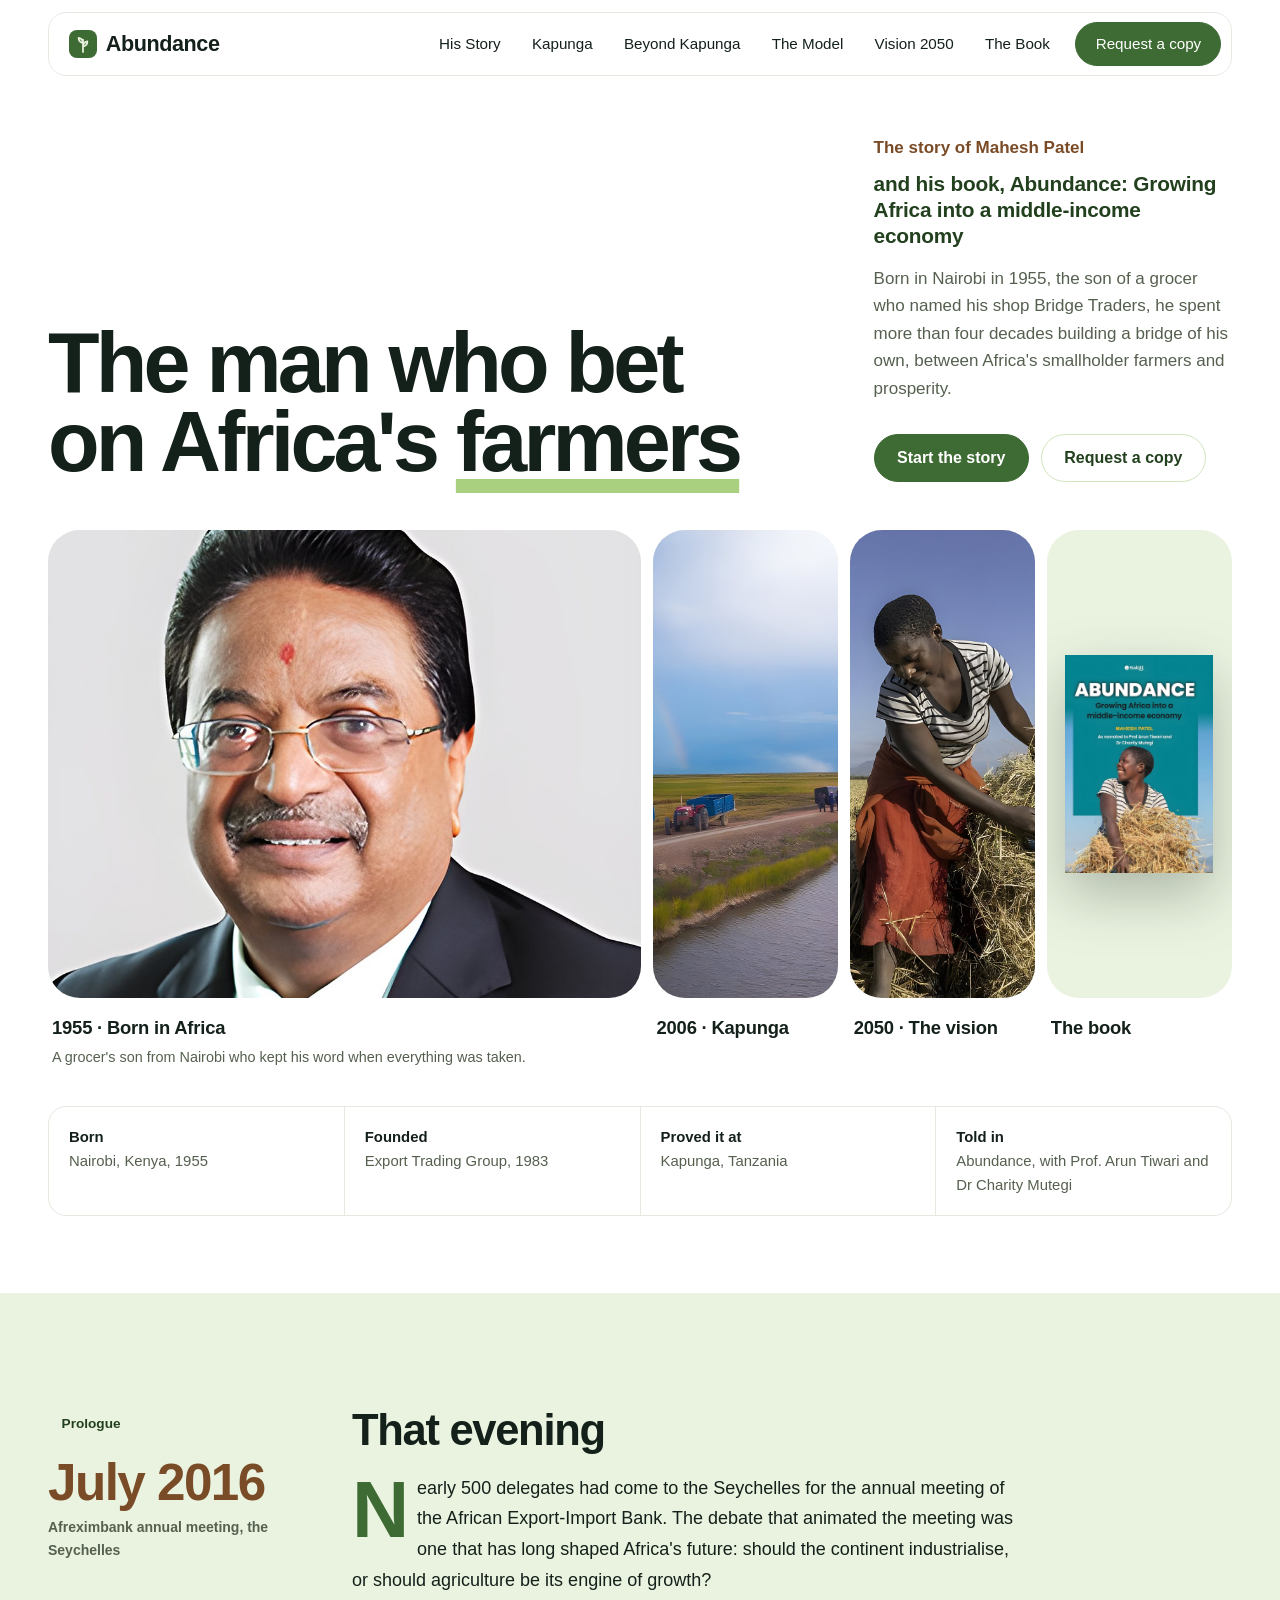
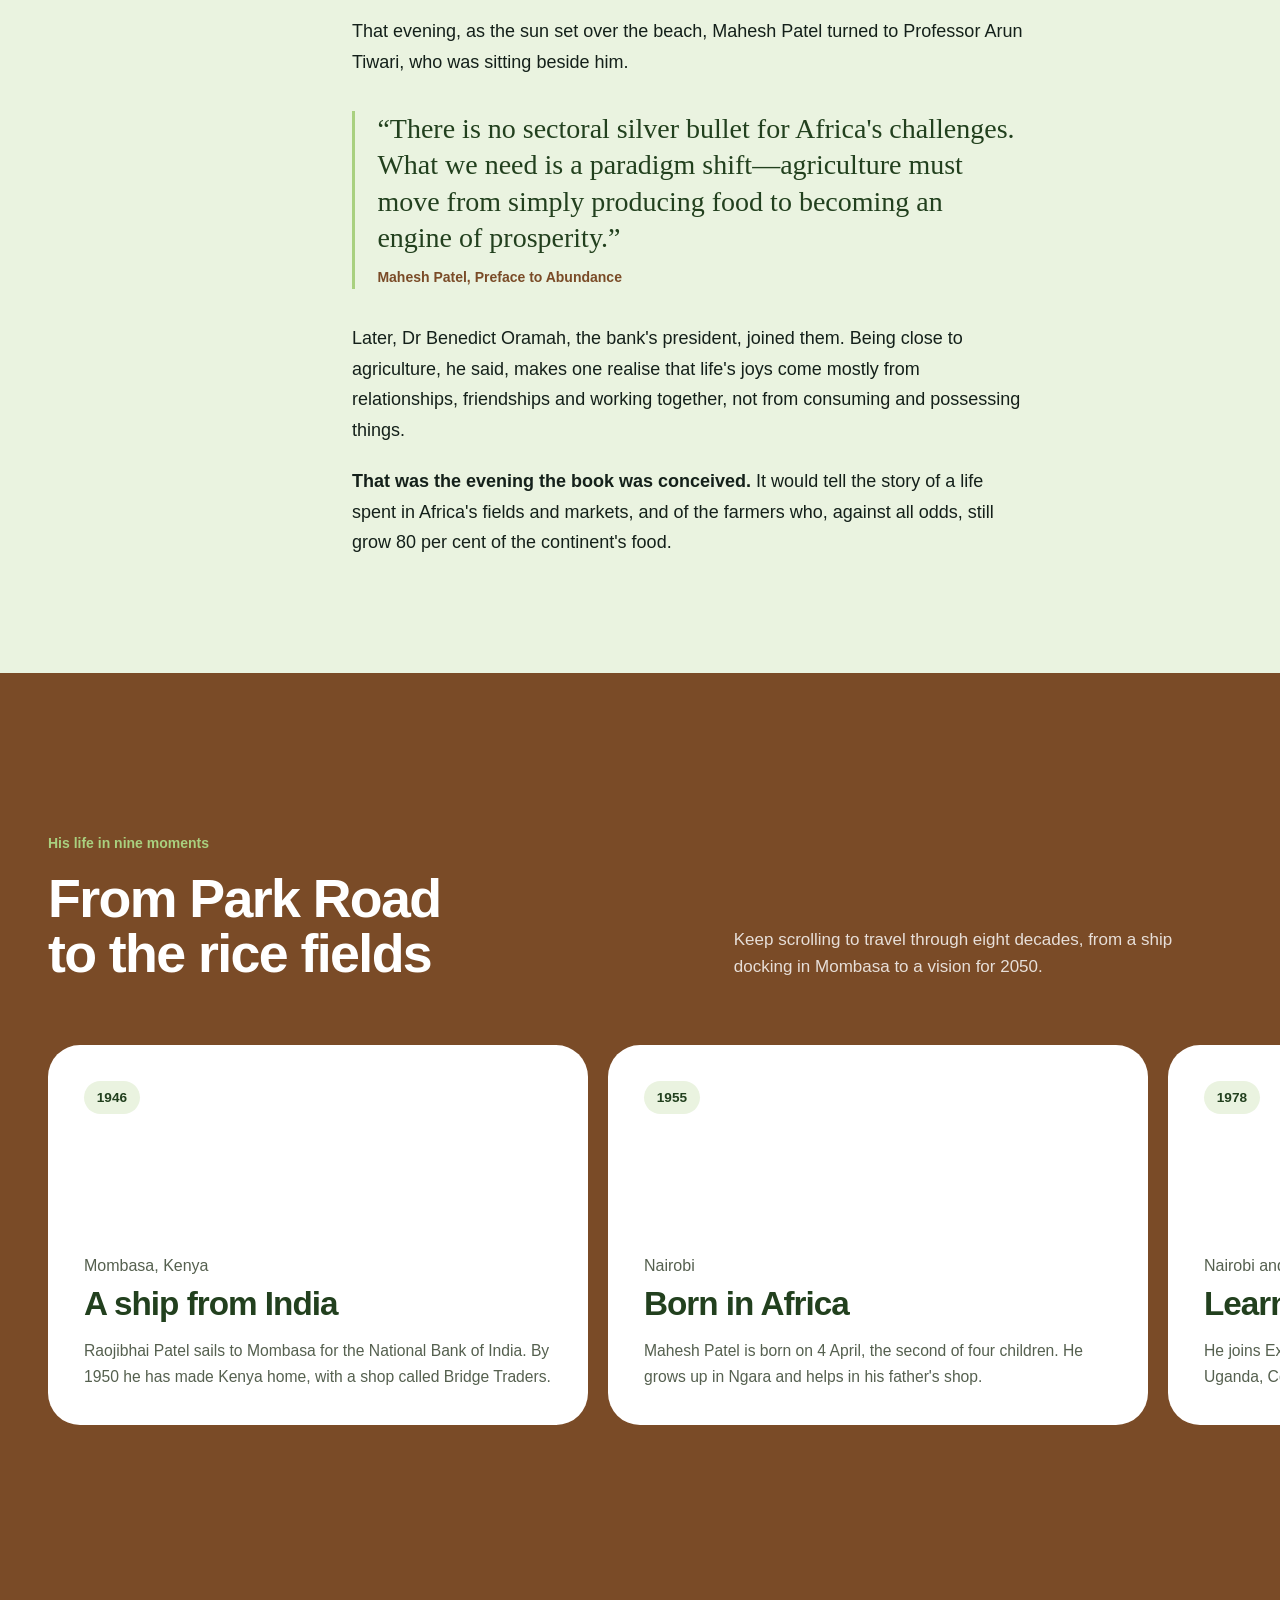
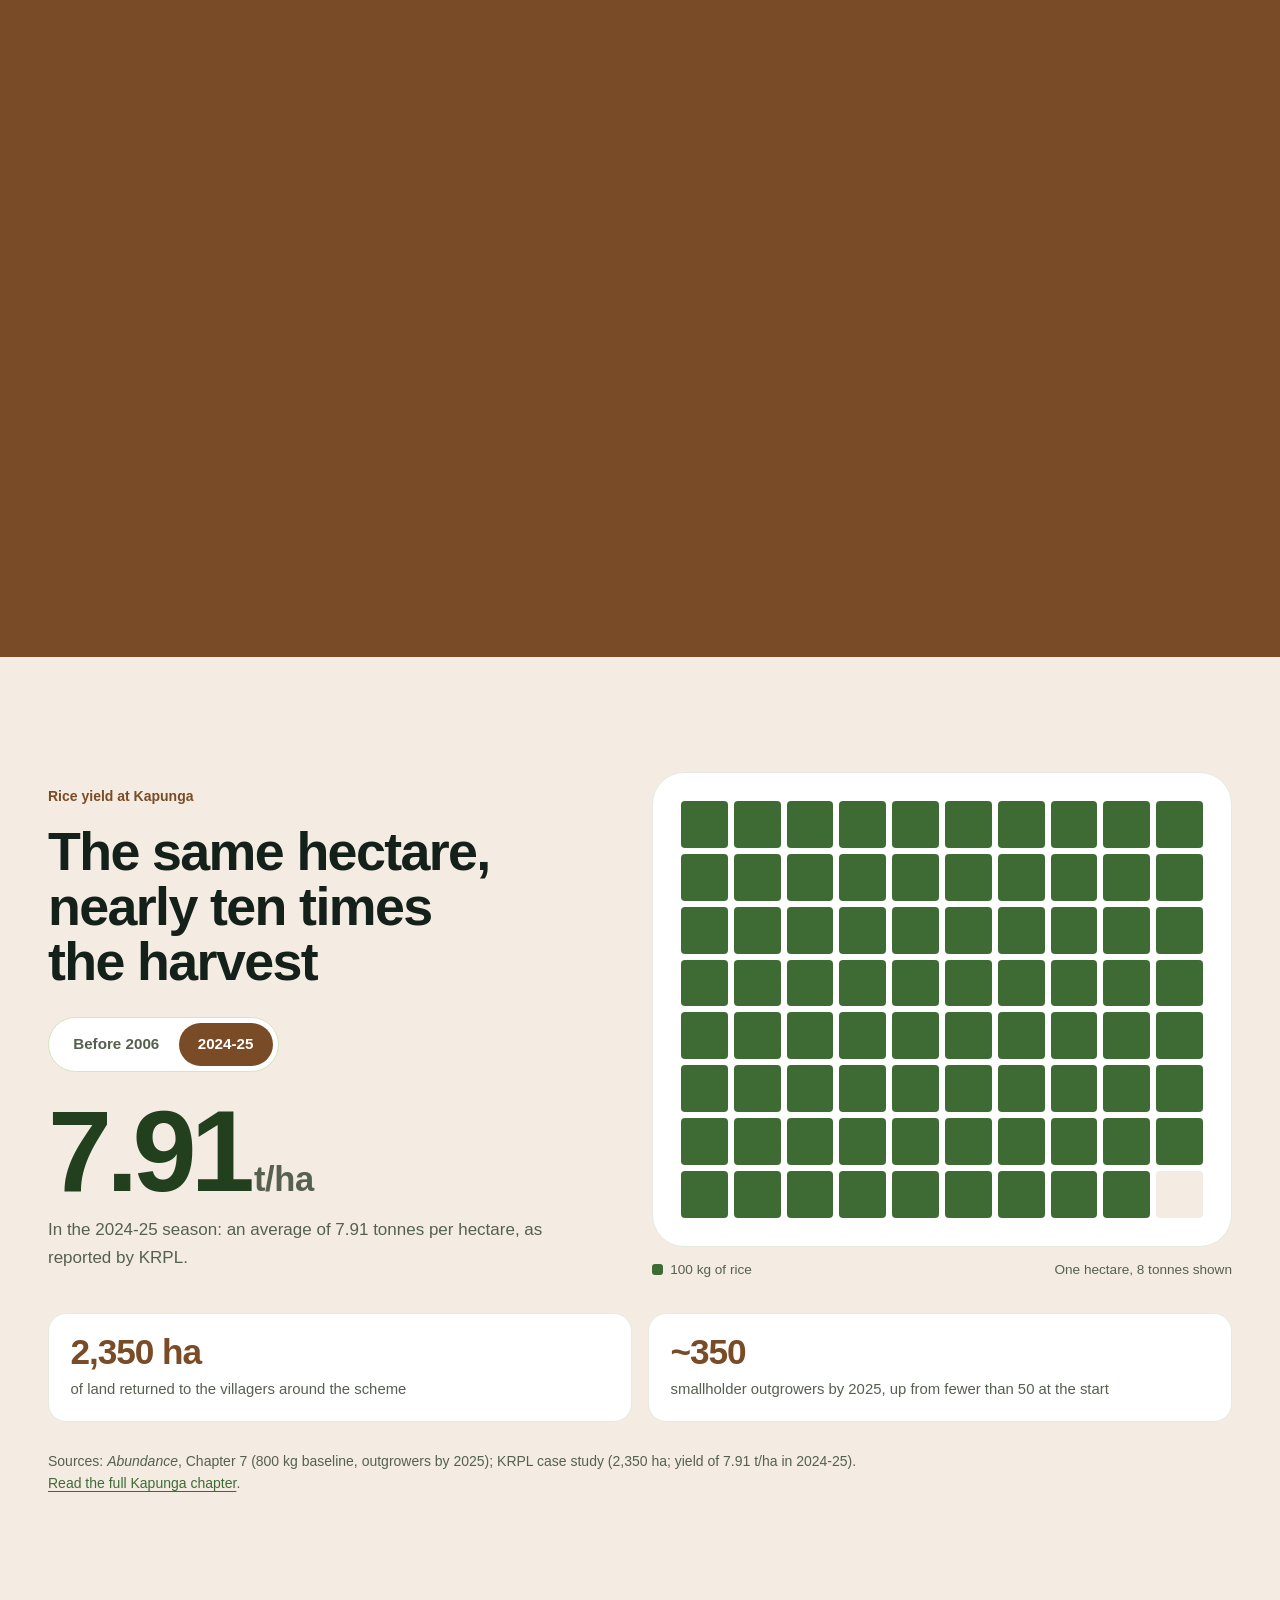
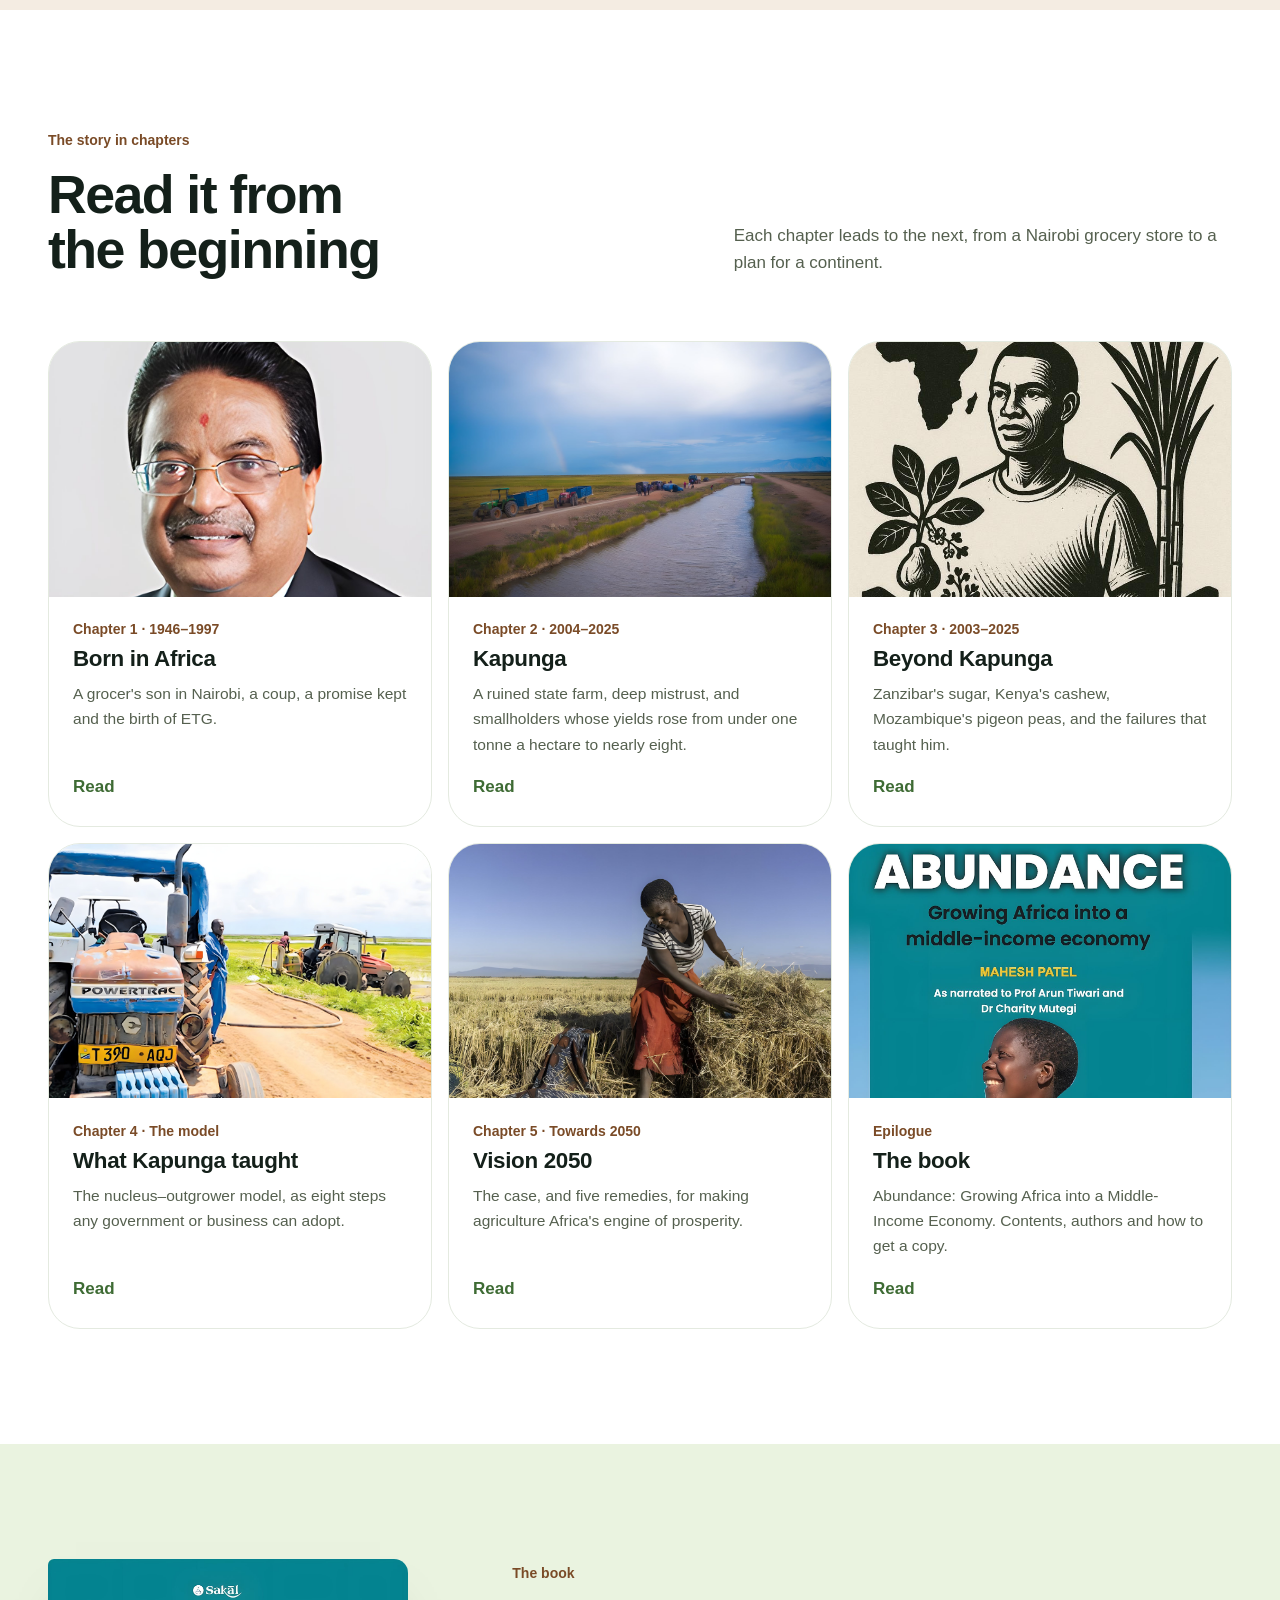
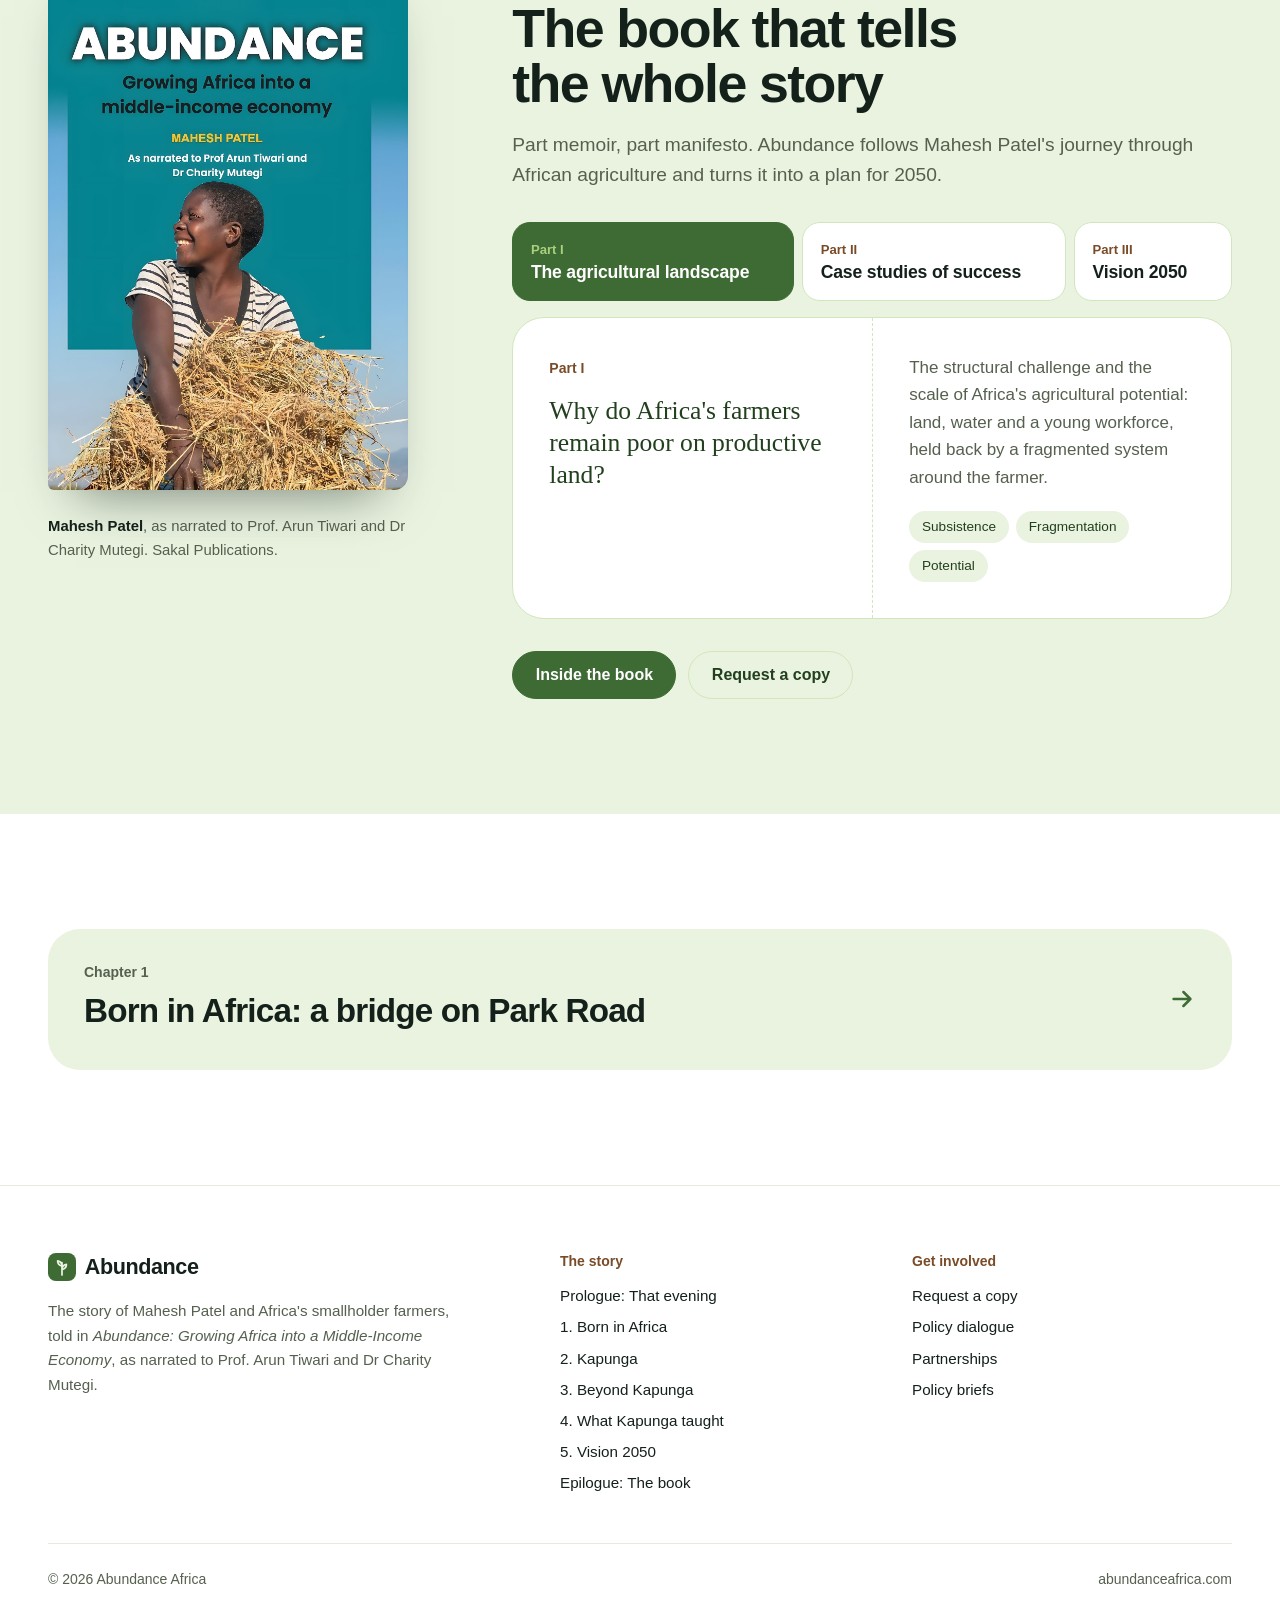
==== commit ffa39886: "Retell the site as Mahesh Patel's story, add request-a-copy form - Chapters: prologue, Born in Afric" ====
--- a/index.html
+++ b/index.html
@@ -3,10 +3,10 @@
 <head>
 <meta charset="utf-8">
 <meta name="viewport" content="width=device-width, initial-scale=1">
-<title>Abundance — Growing Africa into a middle-income economy</title>
-<meta name="description" content="Abundance by Mahesh Patel: a farmer-centric plan for Africa's agricultural transformation, with evidence from Kapunga, Tanzania.">
-<meta property="og:title" content="Abundance — Growing Africa into a middle-income economy">
-<meta property="og:description" content="Abundance by Mahesh Patel: a farmer-centric plan for Africa's agricultural transformation, with evidence from Kapunga, Tanzania.">
+<title>Abundance — The story of Mahesh Patel</title>
+<meta name="description" content="The story of Mahesh Patel, born in Nairobi in 1955, who spent four decades building a bridge between Africa's smallholder farmers and prosperity, and the book he wrote about it: Abundance.">
+<meta property="og:title" content="Abundance — The story of Mahesh Patel">
+<meta property="og:description" content="The story of Mahesh Patel and Africa's smallholder farmers, and the book he wrote about it.">
 <meta property="og:image" content="assets/img/kapunga-canal.jpg">
 <meta name="theme-color" content="#3E6B34">
 <link rel="icon" href="assets/img/favicon.svg" type="image/svg+xml">
@@ -18,10 +18,10 @@
 <header class="site-header">
   <div class="bar">
     <a class="brand" href="index.html"><svg viewBox="0 0 32 32" aria-hidden="true"><rect width="32" height="32" rx="9" fill="#3E6B34"/><path d="M16 25V11M16 15c-3-1-5-3.5-5-6 3 .5 5 3 5 6zm0 4c3-1 5-3.5 5-6-3 .5-5 3-5 6z" stroke="#EAF3E0" stroke-width="2" fill="none" stroke-linecap="round" stroke-linejoin="round"/></svg><b>Abundance</b></a>
-    <nav class="nav" aria-label="Main"><a href="the-book.html">The Book</a><a href="the-vision.html">The Vision</a><a href="kapunga.html">Kapunga in Action</a><a href="mahesh-patel.html">Mahesh Patel</a><a class="btn" href="engage.html">Engage</a></nav>
+    <nav class="nav" aria-label="Main"><a href="mahesh-patel.html">His Story</a><a href="kapunga.html">Kapunga</a><a href="beyond-kapunga.html">Beyond Kapunga</a><a href="the-model.html">The Model</a><a href="the-vision.html">Vision 2050</a><a href="the-book.html">The Book</a><a class="btn" href="request-copy.html">Request a copy</a></nav>
     <details class="menu">
       <summary>Menu</summary>
-      <nav aria-label="Main"><a href="the-book.html">The Book</a><a href="the-vision.html">The Vision</a><a href="kapunga.html">Kapunga in Action</a><a href="mahesh-patel.html">Mahesh Patel</a><a href="engage.html">Engage</a></nav>
+      <nav aria-label="Main"><a href="mahesh-patel.html">His Story</a><a href="kapunga.html">Kapunga</a><a href="beyond-kapunga.html">Beyond Kapunga</a><a href="the-model.html">The Model</a><a href="the-vision.html">Vision 2050</a><a href="the-book.html">The Book</a><a href="request-copy.html">Request a copy</a><a href="engage.html">Engage</a></nav>
     </details>
   </div>
 </header>
@@ -29,65 +29,50 @@
 <section class="hero">
   <div class="wrap">
     <div class="hero-top">
-      <h1>Africa's prosperity begins with its <span class="mark">farmers</span></h1>
+      <h1>The man who bet on Africa's <span class="mark">farmers</span></h1>
       <div>
-        <p class="by">A book by Mahesh Patel</p>
-        <p class="sub">Abundance: Growing Africa into a middle-income economy</p>
-        <p class="deck">More than four decades of experience, and one conviction: Africa's smallholder farmers can drive its economic transformation.</p>
-        <div class="actions"><a class="btn" href="the-book.html">Discover the book</a></div>
+        <p class="by">The story of Mahesh Patel</p>
+        <p class="sub">and his book, Abundance: Growing Africa into a middle-income economy</p>
+        <p class="deck">Born in Nairobi in 1955, the son of a grocer who named his shop Bridge Traders, he spent more than four decades building a bridge of his own, between Africa's smallholder farmers and prosperity.</p>
+        <div class="actions"><a class="btn" href="mahesh-patel.html">Start the story</a><a class="btn btn-line" href="request-copy.html">Request a copy</a></div>
       </div>
     </div>
     <ul class="panels">
-      <li class="panel panel--book is-open"><div class="ph"><img src="assets/img/abundance-cover.jpg" width="1400" height="2063" alt="Cover of Abundance by Mahesh Patel" fetchpriority="high"></div><figcaption><b>The vision</b><span>A memoir and a manifesto for Africa's agricultural future.</span></figcaption><a href="the-book.html" aria-label="The vision: the book"></a></li>
-      <li class="panel"><div class="ph"><img src="assets/img/farmer-harvest.jpg" width="2400" height="1473" alt="A woman farmer gathers bundles of rice straw after the harvest" style="object-position:62% 50%"></div><figcaption><b>The farmers</b><span>Not the problem, but the solution, once the system around them works.</span></figcaption><a href="the-vision.html" aria-label="The farmers: the vision"></a></li>
-      <li class="panel"><div class="ph"><img src="assets/img/kapunga-canal.jpg" width="2400" height="1348" alt="An irrigation canal through rice fields at Kapunga, with tractors and farmers at the roadside" style="object-position:38% 82%"></div><figcaption><b>The evidence</b><span>Kapunga, Tanzania: from about 0.8 to more than 7 tonnes of rice per hectare.</span></figcaption><a href="kapunga.html" aria-label="The evidence: Kapunga"></a></li>
-      <li class="panel"><div class="ph"><img src="assets/img/kapunga-mechanisation.jpg" width="2400" height="1600" alt="Tractors on a farm road beside flooded rice paddies" style="object-position:72% 60%"></div><figcaption><b>The model</b><span>Eight steps any government or business can adopt and adapt.</span></figcaption><a href="the-model.html" aria-label="The model"></a></li>
+      <li class="panel is-open"><div class="ph"><img src="assets/img/mahesh-patel.jpg" width="1000" height="1074" alt="Portrait of Mahesh Patel" fetchpriority="high" style="object-position:50% 25%"></div><figcaption><b>1955 · Born in Africa</b><span>A grocer's son from Nairobi who kept his word when everything was taken.</span></figcaption><a href="mahesh-patel.html" aria-label="Chapter 1: Born in Africa"></a></li>
+      <li class="panel"><div class="ph"><img src="assets/img/kapunga-canal.jpg" width="2400" height="1348" alt="An irrigation canal through rice fields at Kapunga, with tractors and farmers at the roadside" style="object-position:38% 82%"></div><figcaption><b>2006 · Kapunga</b><span>A ruined state farm in Tanzania, and the smallholders who made it bloom.</span></figcaption><a href="kapunga.html" aria-label="Chapter 2: Kapunga"></a></li>
+      <li class="panel"><div class="ph"><img src="assets/img/farmer-harvest.jpg" width="2400" height="1473" alt="A woman farmer gathers bundles of rice straw after the harvest" style="object-position:62% 50%"></div><figcaption><b>2050 · The vision</b><span>Agriculture as the engine that lifts Africa to middle income.</span></figcaption><a href="the-vision.html" aria-label="Chapter 5: Vision 2050"></a></li>
+      <li class="panel panel--book"><div class="ph"><img src="assets/img/abundance-cover.jpg" width="1400" height="2063" alt="Cover of Abundance by Mahesh Patel"></div><figcaption><b>The book</b><span>A memoir and a manifesto, in his own words.</span></figcaption><a href="the-book.html" aria-label="Epilogue: the book"></a></li>
     </ul>
     <ul class="facts">
-      <li><b>Author</b>Mahesh Patel</li>
-      <li><b>As narrated to</b>Prof. Arun Tiwari and Dr Charity Mutegi</li>
-      <li><b>The evidence</b>Kapunga rice scheme, Tanzania</li>
-      <li><b>The horizon</b>Vision 2050 for Sub-Saharan Africa</li>
+      <li><b>Born</b>Nairobi, Kenya, 1955</li>
+      <li><b>Founded</b>Export Trading Group, 1983</li>
+      <li><b>Proved it at</b>Kapunga, Tanzania</li>
+      <li><b>Told in</b>Abundance, with Prof. Arun Tiwari and Dr Charity Mutegi</li>
     </ul>
   </div>
 </section>
 
-<section class="section leaf" id="ecosystem">
+<section class="section leaf" id="prologue">
   <div class="wrap">
-    <div class="head">
-      <div><span class="label">The central argument</span><h2>The problem is not the farmer. It is the ecosystem</h2></div>
-      <p>Africa has enormous agricultural resources, yet millions of farmers remain in low-productivity, subsistence agriculture. Switch between the two pictures to see why.</p>
-    </div>
-    <div class="eco-wrap" data-eco>
-  <div class="eco-text">
-    <div class="seg" role="radiogroup" aria-label="Show the ecosystem">
-      <label><input type="radio" name="eco-state" value="fragmented"><span>Fragmented</span></label>
-      <label><input type="radio" name="eco-state" value="connected" checked><span>Connected</span></label>
-    </div>
-    <div class="state-copy">
-      <p class="lede" data-state-copy="fragmented" hidden>Seed without water. A loan without a buyer. Each service arrives alone, on its own timetable, and the farmer carries all of the risk.</p>
-      <p class="lede" data-state-copy="connected">Seven services planned together and run on commercial terms. The same farmer, on the same land, becomes an enterprise.</p>
-    </div>
-    <p class="eco-caption" aria-live="polite"><b>Select a service</b>Choose any circle to see its role.</p>
-  </div>
-  <div><svg class="eco eco--d" viewBox="0 0 720 470" data-state="connected" aria-label="Seven services: inputs, agronomy, irrigation, finance, mechanisation, processing and markets, shown either scattered or connected around the farmer"><ellipse class="orbit" cx="360.0" cy="235.0" rx="255" ry="175"/><line class="link" x1="360.0" y1="235.0" x2="360.0" y2="60.0"/><line class="link" x1="360.0" y1="235.0" x2="559.4" y2="125.9"/><line class="link" x1="360.0" y1="235.0" x2="608.6" y2="273.9"/><line class="link" x1="360.0" y1="235.0" x2="470.6" y2="392.7"/><line class="link" x1="360.0" y1="235.0" x2="249.4" y2="392.7"/><line class="link" x1="360.0" y1="235.0" x2="111.4" y2="273.9"/><line class="link" x1="360.0" y1="235.0" x2="160.6" y2="125.9"/><circle class="hub" cx="360.0" cy="235.0" r="78"/><text class="hub-t" x="360.0" y="237.0">The farmer</text><text class="hub-s s-conn" x="360.0" y="259.0">at the centre</text><text class="hub-s s-frag" x="360.0" y="259.0">on their own</text><g class="node" tabindex="0" role="button" aria-label="Inputs: Improved seed and fertiliser, delivered before planting and paid for from the harvest." data-name="Inputs" data-role="Improved seed and fertiliser, delivered before planting and paid for from the harvest." style="--fx:-250px;--fy:-20px"><circle cx="360.0" cy="60.0" r="52"/><text x="360.0" y="65.0" text-anchor="middle" style="font-size:15px">Inputs</text></g><g class="node" tabindex="0" role="button" aria-label="Agronomy: Field agronomists and demonstration plots. Seeing is believing." data-name="Agronomy" data-role="Field agronomists and demonstration plots. Seeing is believing." style="--fx:96px;--fy:-56px"><circle cx="559.4" cy="125.9" r="52"/><text x="559.4" y="130.9" text-anchor="middle" style="font-size:15px">Agronomy</text></g><g class="node" tabindex="0" role="button" aria-label="Irrigation: Water that removes the dependence on rain." data-name="Irrigation" data-role="Water that removes the dependence on rain." style="--fx:81px;--fy:26px"><circle cx="608.6" cy="273.9" r="52"/><text x="608.6" y="278.9" text-anchor="middle" style="font-size:15px">Irrigation</text></g><g class="node" tabindex="0" role="button" aria-label="Finance: Credit shaped around the crop cycle, repaid when the harvest is sold." data-name="Finance" data-role="Credit shaped around the crop cycle, repaid when the harvest is sold." style="--fx:49px;--fy:52px"><circle cx="470.6" cy="392.7" r="52"/><text x="470.6" y="397.7" text-anchor="middle" style="font-size:15px">Finance</text></g><g class="node" tabindex="0" role="button" aria-label="Mechanisation: Machinery as a service, without the cost of owning it." data-name="Mechanisation" data-role="Machinery as a service, without the cost of owning it." style="--fx:-74px;--fy:37px"><circle cx="249.4" cy="392.7" r="52"/><text x="249.4" y="397.7" text-anchor="middle" style="font-size:13.5px">Mechanisation</text></g><g class="node" tabindex="0" role="button" aria-label="Processing: Milling and storage close to the farm, keeping value in the village." data-name="Processing" data-role="Milling and storage close to the farm, keeping value in the village." style="--fx:-81px;--fy:-44px"><circle cx="111.4" cy="273.9" r="52"/><text x="111.4" y="278.9" text-anchor="middle" style="font-size:15px">Processing</text></g><g class="node" tabindex="0" role="button" aria-label="Markets: An assured buyer at a known price, agreed before planting." data-name="Markets" data-role="An assured buyer at a known price, agreed before planting." style="--fx:199px;--fy:-106px"><circle cx="160.6" cy="125.9" r="52"/><text x="160.6" y="130.9" text-anchor="middle" style="font-size:15px">Markets</text></g></svg><svg class="eco eco--m" viewBox="0 0 400 560" data-state="connected" aria-label="Seven services: inputs, agronomy, irrigation, finance, mechanisation, processing and markets, shown either scattered or connected around the farmer"><ellipse class="orbit" cx="200.0" cy="280.0" rx="140" ry="205"/><line class="link" x1="200.0" y1="280.0" x2="200.0" y2="75.0"/><line class="link" x1="200.0" y1="280.0" x2="309.5" y2="152.2"/><line class="link" x1="200.0" y1="280.0" x2="336.5" y2="325.6"/><line class="link" x1="200.0" y1="280.0" x2="260.7" y2="464.7"/><line class="link" x1="200.0" y1="280.0" x2="139.3" y2="464.7"/><line class="link" x1="200.0" y1="280.0" x2="63.5" y2="325.6"/><line class="link" x1="200.0" y1="280.0" x2="90.5" y2="152.2"/><circle class="hub" cx="200.0" cy="280.0" r="72"/><text class="hub-t" x="200.0" y="282.0">The farmer</text><text class="hub-s s-conn" x="200.0" y="304.0">at the centre</text><text class="hub-s s-frag" x="200.0" y="304.0">on their own</text><g class="node" tabindex="0" role="button" aria-label="Inputs: Improved seed and fertiliser, delivered before planting and paid for from the harvest." data-name="Inputs" data-role="Improved seed and fertiliser, delivered before planting and paid for from the harvest." style="--fx:-130px;--fy:-5px"><circle cx="200.0" cy="75.0" r="54"/><text x="200.0" y="80.0" text-anchor="middle" style="font-size:15px">Inputs</text></g><g class="node" tabindex="0" role="button" aria-label="Agronomy: Field agronomists and demonstration plots. Seeing is believing." data-name="Agronomy" data-role="Field agronomists and demonstration plots. Seeing is believing." style="--fx:26px;--fy:-82px"><circle cx="309.5" cy="152.2" r="54"/><text x="309.5" y="157.2" text-anchor="middle" style="font-size:15px">Agronomy</text></g><g class="node" tabindex="0" role="button" aria-label="Irrigation: Water that removes the dependence on rain." data-name="Irrigation" data-role="Water that removes the dependence on rain." style="--fx:14px;--fy:4px"><circle cx="336.5" cy="325.6" r="54"/><text x="336.5" y="330.6" text-anchor="middle" style="font-size:15px">Irrigation</text></g><g class="node" tabindex="0" role="button" aria-label="Finance: Credit shaped around the crop cycle, repaid when the harvest is sold." data-name="Finance" data-role="Credit shaped around the crop cycle, repaid when the harvest is sold." style="--fx:39px;--fy:35px"><circle cx="260.7" cy="464.7" r="54"/><text x="260.7" y="469.7" text-anchor="middle" style="font-size:15px">Finance</text></g><g class="node" tabindex="0" role="button" aria-label="Mechanisation: Machinery as a service, without the cost of owning it." data-name="Mechanisation" data-role="Machinery as a service, without the cost of owning it." style="--fx:-44px;--fy:30px"><circle cx="139.3" cy="464.7" r="54"/><text x="139.3" y="469.7" text-anchor="middle" style="font-size:13.5px">Mechanisation</text></g><g class="node" tabindex="0" role="button" aria-label="Processing: Milling and storage close to the farm, keeping value in the village." data-name="Processing" data-role="Milling and storage close to the farm, keeping value in the village." style="--fx:-12px;--fy:-26px"><circle cx="63.5" cy="325.6" r="54"/><text x="63.5" y="330.6" text-anchor="middle" style="font-size:15px">Processing</text></g><g class="node" tabindex="0" role="button" aria-label="Markets: An assured buyer at a known price, agreed before planting." data-name="Markets" data-role="An assured buyer at a known price, agreed before planting." style="--fx:114px;--fy:-2px"><circle cx="90.5" cy="152.2" r="54"/><text x="90.5" y="157.2" text-anchor="middle" style="font-size:15px">Markets</text></g></svg></div>
-</div>
+    <article class="scene">
+      <div class="scene-side"><span class="chapter-tag" style="margin-bottom:1rem">Prologue</span><span class="when">July 2016</span><small>Afreximbank annual meeting, the Seychelles</small></div>
+      <div class="read">
+        <h2>That evening</h2>
+        <p class="first">Nearly 500 delegates had come to the Seychelles for the annual meeting of the African Export-Import Bank. The debate that animated the meeting was one that has long shaped Africa's future: should the continent industrialise, or should agriculture be its engine of growth?</p>
+        <p>That evening, as the sun set over the beach, Mahesh Patel turned to Professor Arun Tiwari, who was sitting beside him.</p>
+        <blockquote class="pull"><p>“There is no sectoral silver bullet for Africa's challenges. What we need is a paradigm shift—agriculture must move from simply producing food to becoming an engine of prosperity.”</p><cite>Mahesh Patel, Preface to Abundance</cite></blockquote>
+        <p>Later, Dr Benedict Oramah, the bank's president, joined them. Being close to agriculture, he said, makes one realise that life's joys come mostly from relationships, friendships and working together, not from consuming and possessing things.</p>
+        <p><b>That was the evening the book was conceived.</b> It would tell the story of a life spent in Africa's fields and markets, and of the farmers who, against all odds, still grow 80 per cent of the continent's food.</p>
+      </div>
+    </article>
   </div>
 </section>
 
-<section class="section" id="kapunga">
-  <div class="wrap">
-    <div class="head">
-      <div><span class="label">Kapunga in action</span><h2>Watch one rice scheme change, stage by stage</h2></div>
-      <p>In southern Tanzania, a farmer-centric approach connected irrigation, improved seed, agronomy, mechanisation, finance and assured markets. Scroll to see the field change.</p>
-    </div>
-    <div class="story" data-story>
-  <div class="story-visual">
-    <div class="field-card"><svg class="field" viewBox="0 0 480 600" preserveAspectRatio="xMidYMid slice" role="img" aria-label="An illustrated rice field that changes with each stage: bare soil, then a canal, seedlings, outgrower plots around a nucleus farm, a golden harvest and finally a village with a school and a mill."><rect width="480" height="600" fill="#EADCC8"/><line x1="-600" y1="0" x2="0" y2="600" stroke="#DCCAB0" stroke-width="2"/><line x1="-574" y1="0" x2="26" y2="600" stroke="#DCCAB0" stroke-width="2"/><line x1="-548" y1="0" x2="52" y2="600" stroke="#DCCAB0" stroke-width="2"/><line x1="-522" y1="0" x2="78" y2="600" stroke="#DCCAB0" stroke-width="2"/><line x1="-496" y1="0" x2="104" y2="600" stroke="#DCCAB0" stroke-width="2"/><line x1="-470" y1="0" x2="130" y2="600" stroke="#DCCAB0" stroke-width="2"/><line x1="-444" y1="0" x2="156" y2="600" stroke="#DCCAB0" stroke-width="2"/><line x1="-418" y1="0" x2="182" y2="600" stroke="#DCCAB0" stroke-width="2"/><line x1="-392" y1="0" x2="208" y2="600" stroke="#DCCAB0" stroke-width="2"/><line x1="-366" y1="0" x2="234" y2="600" stroke="#DCCAB0" stroke-width="2"/><line x1="-340" y1="0" x2="260" y2="600" stroke="#DCCAB0" stroke-width="2"/><line x1="-314" y1="0" x2="286" y2="600" stroke="#DCCAB0" stroke-width="2"/><line x1="-288" y1="0" x2="312" y2="600" stroke="#DCCAB0" stroke-width="2"/><line x1="-262" y1="0" x2="338" y2="600" stroke="#DCCAB0" stroke-width="2"/><line x1="-236" y1="0" x2="364" y2="600" stroke="#DCCAB0" stroke-width="2"/><line x1="-210" y1="0" x2="390" y2="600" stroke="#DCCAB0" stroke-width="2"/><line x1="-184" y1="0" x2="416" y2="600" stroke="#DCCAB0" stroke-width="2"/><line x1="-158" y1="0" x2="442" y2="600" stroke="#DCCAB0" stroke-width="2"/><line x1="-132" y1="0" x2="468" y2="600" stroke="#DCCAB0" stroke-width="2"/><line x1="-106" y1="0" x2="494" y2="600" stroke="#DCCAB0" stroke-width="2"/><line x1="-80" y1="0" x2="520" y2="600" stroke="#DCCAB0" stroke-width="2"/><line x1="-54" y1="0" x2="546" y2="600" stroke="#DCCAB0" stroke-width="2"/><line x1="-28" y1="0" x2="572" y2="600" stroke="#DCCAB0" stroke-width="2"/><line x1="-2" y1="0" x2="598" y2="600" stroke="#DCCAB0" stroke-width="2"/><line x1="24" y1="0" x2="624" y2="600" stroke="#DCCAB0" stroke-width="2"/><line x1="50" y1="0" x2="650" y2="600" stroke="#DCCAB0" stroke-width="2"/><line x1="76" y1="0" x2="676" y2="600" stroke="#DCCAB0" stroke-width="2"/><line x1="102" y1="0" x2="702" y2="600" stroke="#DCCAB0" stroke-width="2"/><line x1="128" y1="0" x2="728" y2="600" stroke="#DCCAB0" stroke-width="2"/><line x1="154" y1="0" x2="754" y2="600" stroke="#DCCAB0" stroke-width="2"/><line x1="180" y1="0" x2="780" y2="600" stroke="#DCCAB0" stroke-width="2"/><line x1="206" y1="0" x2="806" y2="600" stroke="#DCCAB0" stroke-width="2"/><line x1="232" y1="0" x2="832" y2="600" stroke="#DCCAB0" stroke-width="2"/><line x1="258" y1="0" x2="858" y2="600" stroke="#DCCAB0" stroke-width="2"/><line x1="284" y1="0" x2="884" y2="600" stroke="#DCCAB0" stroke-width="2"/><line x1="310" y1="0" x2="910" y2="600" stroke="#DCCAB0" stroke-width="2"/><line x1="336" y1="0" x2="936" y2="600" stroke="#DCCAB0" stroke-width="2"/><line x1="362" y1="0" x2="962" y2="600" stroke="#DCCAB0" stroke-width="2"/><line x1="388" y1="0" x2="988" y2="600" stroke="#DCCAB0" stroke-width="2"/><line x1="414" y1="0" x2="1014" y2="600" stroke="#DCCAB0" stroke-width="2"/><line x1="440" y1="0" x2="1040" y2="600" stroke="#DCCAB0" stroke-width="2"/><line x1="466" y1="0" x2="1066" y2="600" stroke="#DCCAB0" stroke-width="2"/><g class="l2"><path d="M300 0C282 150 336 270 296 400S256 540 272 600" fill="none" stroke="#6FA8C9" stroke-width="16" stroke-linecap="round"/><path d="M300 0C282 150 336 270 296 400S256 540 272 600" fill="none" stroke="#A9CDE0" stroke-width="5" stroke-linecap="round"/><line x1="0" y1="150" x2="480" y2="150" stroke="#8FBBD3" stroke-width="5"/><line x1="0" y1="300" x2="480" y2="300" stroke="#8FBBD3" stroke-width="5"/></g><g class="l3"><circle cx="26" cy="28" r="4"/><circle cx="26" cy="50" r="4"/><circle cx="26" cy="72" r="4"/><circle cx="26" cy="94" r="4"/><circle cx="26" cy="116" r="4"/><circle cx="26" cy="138" r="4"/><circle cx="26" cy="182" r="4"/><circle cx="26" cy="204" r="4"/><circle cx="26" cy="226" r="4"/><circle cx="26" cy="248" r="4"/><circle cx="26" cy="270" r="4"/><circle cx="26" cy="314" r="4"/><circle cx="26" cy="336" r="4"/><circle cx="26" cy="358" r="4"/><circle cx="26" cy="380" r="4"/><circle cx="26" cy="402" r="4"/><circle cx="26" cy="424" r="4"/><circle cx="26" cy="446" r="4"/><circle cx="26" cy="468" r="4"/><circle cx="48" cy="28" r="4"/><circle cx="48" cy="50" r="4"/><circle cx="48" cy="72" r="4"/><circle cx="48" cy="94" r="4"/><circle cx="48" cy="116" r="4"/><circle cx="48" cy="138" r="4"/><circle cx="48" cy="182" r="4"/><circle cx="48" cy="204" r="4"/><circle cx="48" cy="226" r="4"/><circle cx="48" cy="248" r="4"/><circle cx="48" cy="270" r="4"/><circle cx="48" cy="314" r="4"/><circle cx="48" cy="336" r="4"/><circle cx="48" cy="358" r="4"/><circle cx="48" cy="380" r="4"/><circle cx="48" cy="402" r="4"/><circle cx="48" cy="424" r="4"/><circle cx="48" cy="446" r="4"/><circle cx="48" cy="468" r="4"/><circle cx="70" cy="28" r="4"/><circle cx="70" cy="50" r="4"/><circle cx="70" cy="72" r="4"/><circle cx="70" cy="94" r="4"/><circle cx="70" cy="116" r="4"/><circle cx="70" cy="138" r="4"/><circle cx="70" cy="182" r="4"/><circle cx="70" cy="204" r="4"/><circle cx="70" cy="226" r="4"/><circle cx="70" cy="248" r="4"/><circle cx="70" cy="270" r="4"/><circle cx="70" cy="314" r="4"/><circle cx="70" cy="336" r="4"/><circle cx="70" cy="358" r="4"/><circle cx="70" cy="380" r="4"/><circle cx="70" cy="402" r="4"/><circle cx="70" cy="424" r="4"/><circle cx="70" cy="446" r="4"/><circle cx="70" cy="468" r="4"/><circle cx="92" cy="28" r="4"/><circle cx="92" cy="50" r="4"/><circle cx="92" cy="72" r="4"/><circle cx="92" cy="94" r="4"/><circle cx="92" cy="116" r="4"/><circle cx="92" cy="138" r="4"/><circle cx="92" cy="182" r="4"/><circle cx="92" cy="204" r="4"/><circle cx="92" cy="226" r="4"/><circle cx="92" cy="248" r="4"/><circle cx="92" cy="270" r="4"/><circle cx="92" cy="314" r="4"/><circle cx="92" cy="336" r="4"/><circle cx="92" cy="358" r="4"/><circle cx="92" cy="380" r="4"/><circle cx="92" cy="402" r="4"/><circle cx="92" cy="424" r="4"/><circle cx="92" cy="446" r="4"/><circle cx="92" cy="468" r="4"/><circle cx="114" cy="28" r="4"/><circle cx="114" cy="50" r="4"/><circle cx="114" cy="72" r="4"/><circle cx="114" cy="94" r="4"/><circle cx="114" cy="116" r="4"/><circle cx="114" cy="138" r="4"/><circle cx="114" cy="182" r="4"/><circle cx="114" cy="204" r="4"/><circle cx="114" cy="226" r="4"/><circle cx="114" cy="248" r="4"/><circle cx="114" cy="270" r="4"/><circle cx="114" cy="314" r="4"/><circle cx="114" cy="336" r="4"/><circle cx="114" cy="358" r="4"/><circle cx="114" cy="380" r="4"/><circle cx="114" cy="402" r="4"/><circle cx="114" cy="424" r="4"/><circle cx="114" cy="446" r="4"/><circle cx="114" cy="468" r="4"/><circle cx="136" cy="28" r="4"/><circle cx="136" cy="50" r="4"/><circle cx="136" cy="72" r="4"/><circle cx="136" cy="94" r="4"/><circle cx="136" cy="116" r="4"/><circle cx="136" cy="138" r="4"/><circle cx="136" cy="182" r="4"/><circle cx="136" cy="204" r="4"/><circle cx="136" cy="226" r="4"/><circle cx="136" cy="248" r="4"/><circle cx="136" cy="270" r="4"/><circle cx="136" cy="314" r="4"/><circle cx="136" cy="336" r="4"/><circle cx="136" cy="358" r="4"/><circle cx="136" cy="380" r="4"/><circle cx="136" cy="402" r="4"/><circle cx="136" cy="424" r="4"/><circle cx="136" cy="446" r="4"/><circle cx="136" cy="468" r="4"/><circle cx="158" cy="28" r="4"/><circle cx="158" cy="50" r="4"/><circle cx="158" cy="72" r="4"/><circle cx="158" cy="94" r="4"/><circle cx="158" cy="116" r="4"/><circle cx="158" cy="138" r="4"/><circle cx="158" cy="182" r="4"/><circle cx="158" cy="204" r="4"/><circle cx="158" cy="226" r="4"/><circle cx="158" cy="248" r="4"/><circle cx="158" cy="270" r="4"/><circle cx="158" cy="314" r="4"/><circle cx="158" cy="336" r="4"/><circle cx="158" cy="358" r="4"/><circle cx="158" cy="380" r="4"/><circle cx="158" cy="402" r="4"/><circle cx="158" cy="424" r="4"/><circle cx="158" cy="446" r="4"/><circle cx="158" cy="468" r="4"/><circle cx="180" cy="28" r="4"/><circle cx="180" cy="50" r="4"/><circle cx="180" cy="72" r="4"/><circle cx="180" cy="94" r="4"/><circle cx="180" cy="116" r="4"/><circle cx="180" cy="138" r="4"/><circle cx="180" cy="182" r="4"/><circle cx="180" cy="204" r="4"/><circle cx="180" cy="226" r="4"/><circle cx="180" cy="248" r="4"/><circle cx="180" cy="270" r="4"/><circle cx="180" cy="314" r="4"/><circle cx="180" cy="336" r="4"/><circle cx="180" cy="358" r="4"/><circle cx="180" cy="380" r="4"/><circle cx="180" cy="402" r="4"/><circle cx="180" cy="424" r="4"/><circle cx="180" cy="446" r="4"/><circle cx="180" cy="468" r="4"/><circle cx="202" cy="28" r="4"/><circle cx="202" cy="50" r="4"/><circle cx="202" cy="72" r="4"/><circle cx="202" cy="94" r="4"/><circle cx="202" cy="116" r="4"/><circle cx="202" cy="138" r="4"/><circle cx="202" cy="182" r="4"/><circle cx="202" cy="204" r="4"/><circle cx="202" cy="226" r="4"/><circle cx="202" cy="248" r="4"/><circle cx="202" cy="270" r="4"/><circle cx="202" cy="314" r="4"/><circle cx="202" cy="336" r="4"/><circle cx="202" cy="358" r="4"/><circle cx="202" cy="380" r="4"/><circle cx="202" cy="402" r="4"/><circle cx="202" cy="424" r="4"/><circle cx="202" cy="446" r="4"/><circle cx="202" cy="468" r="4"/><circle cx="224" cy="28" r="4"/><circle cx="224" cy="50" r="4"/><circle cx="224" cy="72" r="4"/><circle cx="224" cy="94" r="4"/><circle cx="224" cy="116" r="4"/><circle cx="224" cy="138" r="4"/><circle cx="224" cy="182" r="4"/><circle cx="224" cy="204" r="4"/><circle cx="224" cy="226" r="4"/><circle cx="224" cy="248" r="4"/><circle cx="224" cy="270" r="4"/><circle cx="224" cy="314" r="4"/><circle cx="224" cy="336" r="4"/><circle cx="224" cy="358" r="4"/><circle cx="224" cy="380" r="4"/><circle cx="224" cy="402" r="4"/><circle cx="224" cy="424" r="4"/><circle cx="224" cy="446" r="4"/><circle cx="224" cy="468" r="4"/><circle cx="246" cy="28" r="4"/><circle cx="246" cy="50" r="4"/><circle cx="246" cy="72" r="4"/><circle cx="246" cy="94" r="4"/><circle cx="246" cy="116" r="4"/><circle cx="246" cy="138" r="4"/><circle cx="246" cy="182" r="4"/><circle cx="246" cy="204" r="4"/><circle cx="246" cy="226" r="4"/><circle cx="246" cy="248" r="4"/><circle cx="246" cy="270" r="4"/><circle cx="246" cy="314" r="4"/><circle cx="246" cy="336" r="4"/><circle cx="246" cy="358" r="4"/><circle cx="246" cy="380" r="4"/><circle cx="246" cy="402" r="4"/><circle cx="246" cy="424" r="4"/><circle cx="246" cy="446" r="4"/><circle cx="246" cy="468" r="4"/><circle cx="346" cy="28" r="4"/><circle cx="346" cy="50" r="4"/><circle cx="346" cy="72" r="4"/><circle cx="346" cy="94" r="4"/><circle cx="346" cy="116" r="4"/><circle cx="346" cy="138" r="4"/><circle cx="346" cy="182" r="4"/><circle cx="346" cy="204" r="4"/><circle cx="346" cy="226" r="4"/><circle cx="346" cy="248" r="4"/><circle cx="346" cy="270" r="4"/><circle cx="346" cy="314" r="4"/><circle cx="346" cy="336" r="4"/><circle cx="346" cy="358" r="4"/><circle cx="346" cy="380" r="4"/><circle cx="346" cy="402" r="4"/><circle cx="346" cy="424" r="4"/><circle cx="346" cy="446" r="4"/><circle cx="346" cy="468" r="4"/><circle cx="368" cy="28" r="4"/><circle cx="368" cy="50" r="4"/><circle cx="368" cy="72" r="4"/><circle cx="368" cy="94" r="4"/><circle cx="368" cy="116" r="4"/><circle cx="368" cy="138" r="4"/><circle cx="368" cy="182" r="4"/><circle cx="368" cy="204" r="4"/><circle cx="368" cy="226" r="4"/><circle cx="368" cy="248" r="4"/><circle cx="368" cy="270" r="4"/><circle cx="368" cy="314" r="4"/><circle cx="368" cy="336" r="4"/><circle cx="368" cy="358" r="4"/><circle cx="368" cy="380" r="4"/><circle cx="368" cy="402" r="4"/><circle cx="368" cy="424" r="4"/><circle cx="368" cy="446" r="4"/><circle cx="368" cy="468" r="4"/><circle cx="390" cy="28" r="4"/><circle cx="390" cy="50" r="4"/><circle cx="390" cy="72" r="4"/><circle cx="390" cy="94" r="4"/><circle cx="390" cy="116" r="4"/><circle cx="390" cy="138" r="4"/><circle cx="390" cy="182" r="4"/><circle cx="390" cy="204" r="4"/><circle cx="390" cy="226" r="4"/><circle cx="390" cy="248" r="4"/><circle cx="390" cy="270" r="4"/><circle cx="390" cy="314" r="4"/><circle cx="390" cy="336" r="4"/><circle cx="390" cy="358" r="4"/><circle cx="390" cy="380" r="4"/><circle cx="390" cy="402" r="4"/><circle cx="390" cy="424" r="4"/><circle cx="390" cy="446" r="4"/><circle cx="390" cy="468" r="4"/><circle cx="412" cy="28" r="4"/><circle cx="412" cy="50" r="4"/><circle cx="412" cy="72" r="4"/><circle cx="412" cy="94" r="4"/><circle cx="412" cy="116" r="4"/><circle cx="412" cy="138" r="4"/><circle cx="412" cy="182" r="4"/><circle cx="412" cy="204" r="4"/><circle cx="412" cy="226" r="4"/><circle cx="412" cy="248" r="4"/><circle cx="412" cy="270" r="4"/><circle cx="412" cy="314" r="4"/><circle cx="412" cy="336" r="4"/><circle cx="412" cy="358" r="4"/><circle cx="412" cy="380" r="4"/><circle cx="412" cy="402" r="4"/><circle cx="412" cy="424" r="4"/><circle cx="412" cy="446" r="4"/><circle cx="412" cy="468" r="4"/><circle cx="434" cy="28" r="4"/><circle cx="434" cy="50" r="4"/><circle cx="434" cy="72" r="4"/><circle cx="434" cy="94" r="4"/><circle cx="434" cy="116" r="4"/><circle cx="434" cy="138" r="4"/><circle cx="434" cy="182" r="4"/><circle cx="434" cy="204" r="4"/><circle cx="434" cy="226" r="4"/><circle cx="434" cy="248" r="4"/><circle cx="434" cy="270" r="4"/><circle cx="434" cy="314" r="4"/><circle cx="434" cy="336" r="4"/><circle cx="434" cy="358" r="4"/><circle cx="434" cy="380" r="4"/><circle cx="434" cy="402" r="4"/><circle cx="434" cy="424" r="4"/><circle cx="434" cy="446" r="4"/><circle cx="434" cy="468" r="4"/><circle cx="456" cy="28" r="4"/><circle cx="456" cy="50" r="4"/><circle cx="456" cy="72" r="4"/><circle cx="456" cy="94" r="4"/><circle cx="456" cy="116" r="4"/><circle cx="456" cy="138" r="4"/><circle cx="456" cy="182" r="4"/><circle cx="456" cy="204" r="4"/><circle cx="456" cy="226" r="4"/><circle cx="456" cy="248" r="4"/><circle cx="456" cy="270" r="4"/><circle cx="456" cy="314" r="4"/><circle cx="456" cy="336" r="4"/><circle cx="456" cy="358" r="4"/><circle cx="456" cy="380" r="4"/><circle cx="456" cy="402" r="4"/><circle cx="456" cy="424" r="4"/><circle cx="456" cy="446" r="4"/><circle cx="456" cy="468" r="4"/></g><g class="l4"><rect x="330" y="12" width="140" height="128" rx="10" fill="rgba(62,107,52,.16)" stroke="#3E6B34" stroke-width="2.5"/><rect x="336" y="114" width="94" height="22" rx="11" fill="#3E6B34"/><text x="383" y="129.5" text-anchor="middle" font-size="12" font-weight="700" fill="#fff" font-family="Satoshi, sans-serif">Nucleus farm</text><line x1="92" y1="0" x2="92" y2="470" stroke="#fff" stroke-width="2.5" stroke-dasharray="6 6"/><line x1="180" y1="0" x2="180" y2="470" stroke="#fff" stroke-width="2.5" stroke-dasharray="6 6"/><rect x="12" y="166" width="96" height="22" rx="11" fill="#7A4B27"/><text x="60" y="181.5" text-anchor="middle" font-size="12" font-weight="700" fill="#fff" font-family="Satoshi, sans-serif">Outgrowers</text></g><g class="l6"><rect x="0" y="478" width="480" height="122" fill="#F4ECE2"/><rect x="0" y="508" width="480" height="18" fill="#D8C6AE"/><g transform="translate(24 540)"><rect width="46" height="30" y="10" rx="3" fill="#fff"/><path d="M-4 10 L23.0 -2 L50 10Z" fill="#7A4B27"/></g><g transform="translate(92 540)"><rect width="34" height="24" y="16" rx="3" fill="#fff"/><path d="M-4 16 L17.0 4 L38 16Z" fill="#7A4B27"/></g><g transform="translate(150 540)"><rect width="60" height="34" y="6" rx="3" fill="#E5EFDA"/><path d="M-4 6 L30.0 -6 L64 6Z" fill="#7A4B27"/></g><g transform="translate(330 540)"><rect width="40" height="26" y="14" rx="3" fill="#fff"/><path d="M-4 14 L20.0 2 L44 14Z" fill="#7A4B27"/></g><g transform="translate(392 540)"><rect width="64" height="40" y="0" rx="3" fill="#E5EFDA"/><path d="M-4 0 L32.0 -12 L68 0Z" fill="#7A4B27"/></g><text x="180" y="596" text-anchor="middle" font-size="12" font-weight="700" fill="#5E3A1E" font-family="Satoshi, sans-serif">School</text><text x="424" y="596" text-anchor="middle" font-size="12" font-weight="700" fill="#5E3A1E" font-family="Satoshi, sans-serif">Mill</text></g></svg><div class="field-badge"><span class="when">Before 2006</span><span class="count">Stage 1 of 6</span></div></div>
-    <div class="story-meter" aria-hidden="true"><i></i><i></i><i></i><i></i><i></i><i></i></div>
-  </div>
-  <ol class="story-steps"><li class="story-step" data-when="Before 2006"><span class="when">Before 2006</span><h3>A neglected farm</h3><p class="why">Any plan had to start from a deficit of trust as large as the deficit of infrastructure.</p><ul><li>Yields of about 0.8 tonnes of rice per hectare</li><li>Damaged irrigation infrastructure</li><li>Farmers with few resources</li><li>Mistrust between the scheme and the community</li></ul><div class="ask"><small>The question for others</small><p>Where does transformation begin when farmers have every reason to doubt it?</p></div></li><li class="story-step" data-when="From 2006"><span class="when">From 2006</span><h3>Water returns, land is settled</h3><p class="why">Resolving land questions openly showed the community that the scheme&#x27;s success would not come at its expense.</p><ul><li>The farm and its irrigation were rehabilitated</li><li>Early land disputes and resistance were worked through</li><li>2,350 hectares of land were returned to villagers</li></ul><div class="ask"><small>The question for others</small><p>How should land claims be settled before any productivity programme starts?</p></div></li><li class="story-step" data-when="Forward contracts"><span class="when">Forward contracts</span><h3>A price before planting</h3><p class="why">A known buyer at a known price is what makes it rational for a smallholder to invest in seed, inputs and labour.</p><ul><li>Patient engagement with farmers and village leaders</li><li>Forward contracts assured a market for the paddy</li><li>Promises kept season after season</li></ul><div class="ask"><small>The question for others</small><p>Can a market guarantee do more for adoption than a subsidy?</p></div></li><li class="story-step" data-when="Nucleus and outgrowers"><span class="when">Nucleus and outgrowers</span><h3>One integrated system</h3><p class="why">It combines the scale and services of a commercial operation with the ownership and effort of smallholders.</p><ul><li>A nucleus farm works alongside independent outgrowers</li><li>Inputs, agronomy, mechanisation and finance provided together</li><li>An assured commercial market closes the loop</li></ul><div class="ask"><small>The question for others</small><p>Which parts of the nucleus role could cooperatives, government or banks play elsewhere?</p></div></li><li class="story-step" data-when="0.8 to 7+ t/ha"><span class="when">0.8 to 7+ t/ha</span><h3>The harvest</h3><p class="why">The same land, worked by the same farmers, produced close to nine times as much once the services around them were connected.</p><ul><li>Rice yields rose from about 0.8 to more than 7 tonnes per hectare</li><li>300+ farmers reported as participating</li><li>Household incomes improved</li></ul><div class="ask"><small>The question for others</small><p>Which gains depend on irrigation, and which could travel to rain-fed crops?</p></div></li><li class="story-step" data-when="Beyond the farm"><span class="when">Beyond the farm</span><h3>A rural economy grows</h3><p class="why">Prosperity that stays in the village is the real measure of success.</p><ul><li>Education, healthcare and roads</li><li>Employment and new rural enterprises</li><li>Greater participation by women farmers</li><li>Farmers moving into milling and storage</li></ul><div class="ask"><small>The question for others</small><p>What would it take to repeat this across countries, crops and institutions?</p></div></li></ol>
-</div>
+<section class="shifts" data-hscroll aria-labelledby="life-h">
+  <div class="hs-sticky">
+    <div class="wrap head"><div><span class="label">His life in nine moments</span><h2 id="life-h">From Park Road to the rice fields</h2></div><p>Keep scrolling to travel through eight decades, from a ship docking in Mombasa to a vision for 2050.</p></div>
+    <div class="hs-viewport" tabindex="0" aria-label="Nine moments from Mahesh Patel's life"><ol class="hs-track"><li class="shift"><span class="n">1946</span><p class="from">Mombasa, Kenya</p><h3>A ship from India</h3><p>Raojibhai Patel sails to Mombasa for the National Bank of India. By 1950 he has made Kenya home, with a shop called Bridge Traders.</p></li><li class="shift"><span class="n">1955</span><p class="from">Nairobi</p><h3>Born in Africa</h3><p>Mahesh Patel is born on 4 April, the second of four children. He grows up in Ngara and helps in his father&#x27;s shop.</p></li><li class="shift"><span class="n">1978</span><p class="from">Nairobi and beyond</p><h3>Learning the forest</h3><p>He joins Export Finance Company and starts travelling: Tanzania, Uganda, Congo, Sudan, Somalia, Ethiopia.</p></li><li class="shift"><span class="n">1982</span><p class="from">Nairobi</p><h3>The day everything was taken</h3><p>During an attempted coup, his father&#x27;s shop is looted and gutted. He keeps his word and buys EFC anyway.</p></li><li class="shift"><span class="n">1983</span><p class="from">East Africa</p><h3>ETG is born</h3><p>EFC becomes Export Trading Group, selling East Africa's own harvests to the food-aid agencies that once shipped food in from Europe.</p></li><li class="shift"><span class="n">1984</span><p class="from">Korem, Ethiopia</p><h3>A famine he never forgot</h3><p>What he sees on the road from Addis Ababa convinces him that Africa&#x27;s land must feed its people first.</p></li><li class="shift"><span class="n">2006</span><p class="from">Kapunga, Tanzania</p><h3>The farm nobody trusted</h3><p>He takes over a ruined state rice farm, returns 2,350 hectares to villagers and builds an outgrower scheme.</p></li><li class="shift"><span class="n">2018</span><p class="from">Kilifi, Kenya</p><h3>Cashew is life</h3><p>Korosho Ni Maisha begins. By 2025, more than a million cashew seedlings are in the hands of 30,000 families.</p></li><li class="shift"><span class="n">2025</span><p class="from">Dar es Salaam</p><h3>Abundance</h3><p>He signs the preface of the book that tells it all, and lays out a vision for Africa in 2050.</p></li></ol></div>
+    <div class="hs-progress" aria-hidden="true"><div><span></span></div></div>
   </div>
 </section>
 
@@ -96,34 +81,36 @@
     <div class="yield" data-yield>
   <div>
     <span class="label">Rice yield at Kapunga</span>
-    <h2>The same hectare, close to nine times the harvest</h2>
+    <h2>The same hectare, nearly ten times the harvest</h2>
     <div class="actions" style="margin-top:1.75rem">
       <div class="seg seg--soil" role="radiogroup" aria-label="Show yield">
-        <label><input type="radio" name="yield" value="before" data-cells="8" data-value="0.8" data-note="Before rehabilitation: about 0.8 tonnes per hectare on a neglected farm." checked><span>Before 2006</span></label>
-        <label><input type="radio" name="yield" value="after" data-cells="70" data-value="7+" data-note="After the transformation: more than 7 tonnes per hectare, as reported in the KRPL case studies."><span>After</span></label>
+        <label><input type="radio" name="yield" value="before" data-cells="8" data-value="0.8" data-note="Before KRPL: about 800 kilograms of rice per hectare on a neglected farm." checked><span>Before 2006</span></label>
+        <label><input type="radio" name="yield" value="after" data-cells="79" data-value="7.91" data-note="In the 2024-25 season: an average of 7.91 tonnes per hectare, as reported by KRPL."><span>2024-25</span></label>
       </div>
     </div>
     <p class="yield-num" aria-live="polite">0.8<small>t/ha</small></p>
-    <p class="yield-note">Before rehabilitation: about 0.8 tonnes per hectare on a neglected farm.</p>
+    <p class="yield-note">Before KRPL: about 800 kilograms of rice per hectare on a neglected farm.</p>
   </div>
   <div>
-    <div class="units" role="img" aria-label="A grid of 80 squares, one hectare; each square is 100 kilograms of rice. About 8 squares are filled before 2006 and 70 after the transformation."><i></i><i></i><i></i><i></i><i></i><i></i><i></i><i></i><i></i><i></i><i></i><i></i><i></i><i></i><i></i><i></i><i></i><i></i><i></i><i></i><i></i><i></i><i></i><i></i><i></i><i></i><i></i><i></i><i></i><i></i><i></i><i></i><i></i><i></i><i></i><i></i><i></i><i></i><i></i><i></i><i></i><i></i><i></i><i></i><i></i><i></i><i></i><i></i><i></i><i></i><i></i><i></i><i></i><i></i><i></i><i></i><i></i><i></i><i></i><i></i><i></i><i></i><i></i><i></i><i></i><i></i><i></i><i></i><i></i><i></i><i></i><i></i><i></i><i></i><i></i><i></i><i></i><i></i><i></i><i></i></div>
+    <div class="units" role="img" aria-label="A grid of 80 squares, one hectare; each square is 100 kilograms of rice. About 8 squares are filled before 2006 and 79 in the 2024-25 season."><i></i><i></i><i></i><i></i><i></i><i></i><i></i><i></i><i></i><i></i><i></i><i></i><i></i><i></i><i></i><i></i><i></i><i></i><i></i><i></i><i></i><i></i><i></i><i></i><i></i><i></i><i></i><i></i><i></i><i></i><i></i><i></i><i></i><i></i><i></i><i></i><i></i><i></i><i></i><i></i><i></i><i></i><i></i><i></i><i></i><i></i><i></i><i></i><i></i><i></i><i></i><i></i><i></i><i></i><i></i><i></i><i></i><i></i><i></i><i></i><i></i><i></i><i></i><i></i><i></i><i></i><i></i><i></i><i></i><i></i><i></i><i></i><i></i><i></i><i></i><i></i><i></i><i></i><i></i><i></i></div>
     <div class="units-key"><span>100 kg of rice</span><em style="font-style:normal">One hectare, 8 tonnes shown</em></div>
   </div>
 </div>
     <div class="more-figs">
-      <div class="fig"><b>2,350 ha</b><span>of land returned to villagers in the communities around the scheme</span></div>
-      <div class="fig"><b>300+</b><span>smallholders reported as participating in the scheme as outgrowers</span></div>
+      <div class="fig"><b>2,350 ha</b><span>of land returned to the villagers around the scheme</span></div>
+      <div class="fig"><b>~350</b><span>smallholder outgrowers by 2025, up from fewer than 50 at the start</span></div>
     </div>
-    <p class="source">Source: Kapunga Rice Project (KRPL) case studies. Indicative historical results; reporting year for each figure <span class="todo">[TODO: confirm from approved data sheet]</span>.</p>
+    <p class="source">Sources: <i>Abundance</i>, Chapter 7 (800 kg baseline, outgrowers by 2025); KRPL case study (2,350 ha; yield of 7.91 t/ha in 2024-25). <a href="kapunga.html">Read the full Kapunga chapter</a>.</p>
   </div>
 </section>
 
-<section class="shifts" data-hscroll aria-labelledby="shifts-h">
-  <div class="hs-sticky">
-    <div class="wrap head"><div><span class="label">The vision</span><h2 id="shifts-h">Five shifts from survival to prosperity</h2></div><p>Each shift replaces a pattern that has kept African agriculture small with one that lets it compound. Keep scrolling to move through them.</p></div>
-    <div class="hs-viewport" tabindex="0" aria-label="Five strategic shifts"><ol class="hs-track"><li class="shift"><span class="n">Shift 1 of 5</span><p class="from">From <s>Subsistence farming</s></p><h3>Commercially sustainable smallholder enterprises</h3><p>A farm that earns a surplus can invest, hire and grow. One that only feeds the household cannot.</p></li><li class="shift"><span class="n">Shift 2 of 5</span><p class="from">From <s>Fragmented interventions</s></p><h3>A coordinated farmer-centric ecosystem</h3><p>Inputs, agronomy, irrigation, finance, mechanisation, processing and markets planned together, not project by project.</p></li><li class="shift"><span class="n">Shift 3 of 5</span><p class="from">From <s>Dependence on short-term support</s></p><h3>Long-term institutions and patient capital</h3><p>Transformation takes years. Institutions and investors must be built to stay through the early, unprofitable seasons.</p></li><li class="shift"><span class="n">Shift 4 of 5</span><p class="from">From <s>Raw commodity supply</s></p><h3>Processing, value addition and integrated markets</h3><p>Milling, storage and processing near the farm keep value, jobs and income in Africa&#x27;s rural economies.</p></li><li class="shift"><span class="n">Shift 5 of 5</span><p class="from">From <s>Rural poverty and migration</s></p><h3>Vibrant rural economies with opportunities for young people</h3><p>When farming pays, young people and women have reasons to build their futures where they are.</p></li></ol></div>
-    <div class="hs-progress" aria-hidden="true"><div><span></span></div></div>
+<section class="section" id="chapters">
+  <div class="wrap">
+    <div class="head">
+      <div><span class="label">The story in chapters</span><h2>Read it from the beginning</h2></div>
+      <p>Each chapter leads to the next, from a Nairobi grocery store to a plan for a continent.</p>
+    </div>
+    <ol class="chapters"><li><a href="mahesh-patel.html"><img src="assets/img/mahesh-patel.jpg" width="1000" height="1074" alt="Portrait of Mahesh Patel" loading="lazy" style="object-position:50% 20%"><div class="c-body"><small>Chapter 1 · 1946–1997</small><h3>Born in Africa</h3><p>A grocer&#x27;s son in Nairobi, a coup, a promise kept and the birth of ETG.</p><span class="go">Read</span></div></a></li><li><a href="kapunga.html"><img src="assets/img/kapunga-canal.jpg" width="2400" height="1348" alt="Irrigation canal through rice fields at Kapunga" loading="lazy"><div class="c-body"><small>Chapter 2 · 2004–2025</small><h3>Kapunga</h3><p>A ruined state farm, deep mistrust, and smallholders whose yields rose from under one tonne a hectare to nearly eight.</p><span class="go">Read</span></div></a></li><li><a href="beyond-kapunga.html"><img src="assets/img/part-1.jpg" width="722" height="1083" alt="Woodcut of a farmer with cashew and sugarcane" loading="lazy" style="object-position:50% 20%"><div class="c-body"><small>Chapter 3 · 2003–2025</small><h3>Beyond Kapunga</h3><p>Zanzibar&#x27;s sugar, Kenya&#x27;s cashew, Mozambique&#x27;s pigeon peas, and the failures that taught him.</p><span class="go">Read</span></div></a></li><li><a href="the-model.html"><img src="assets/img/kapunga-mechanisation.jpg" width="2400" height="1600" alt="Tractors beside flooded rice paddies" loading="lazy"><div class="c-body"><small>Chapter 4 · The model</small><h3>What Kapunga taught</h3><p>The nucleus–outgrower model, as eight steps any government or business can adopt.</p><span class="go">Read</span></div></a></li><li><a href="the-vision.html"><img src="assets/img/farmer-harvest.jpg" width="2400" height="1473" alt="A woman farmer gathers rice straw after the harvest" loading="lazy"><div class="c-body"><small>Chapter 5 · Towards 2050</small><h3>Vision 2050</h3><p>The case, and five remedies, for making agriculture Africa&#x27;s engine of prosperity.</p><span class="go">Read</span></div></a></li><li><a href="the-book.html"><img src="assets/img/abundance-cover.jpg" width="1400" height="2063" alt="Cover of Abundance" loading="lazy" style="object-position:50% 20%"><div class="c-body"><small>Epilogue</small><h3>The book</h3><p>Abundance: Growing Africa into a Middle-Income Economy. Contents, authors and how to get a copy.</p><span class="go">Read</span></div></a></li></ol>
   </div>
 </section>
 
@@ -131,79 +118,20 @@
   <div class="wrap book">
     <div>
       <div class="cover"><img src="assets/img/abundance-cover.jpg" width="1400" height="2063" alt="Cover of Abundance: Growing Africa into a middle-income economy" loading="lazy"></div>
-      <p class="cover-meta"><b>Mahesh Patel</b>, as narrated to Prof. Arun Tiwari and Dr Charity Mutegi. Published by Sakal.</p>
+      <p class="cover-meta"><b>Mahesh Patel</b>, as narrated to Prof. Arun Tiwari and Dr Charity Mutegi. Sakal Publications.</p>
     </div>
     <div>
       <span class="label">The book</span>
-      <h2>A book about Africa's future, rooted in experience</h2>
+      <h2>The book that tells the whole story</h2>
       <p class="lede muted" style="margin-top:1.25rem">Part memoir, part manifesto. Abundance follows Mahesh Patel's journey through African agriculture and turns it into a plan for 2050.</p>
-      <div data-tabs><div class="tabs" role="tablist" aria-label="Parts of the book"><button class="tab" role="tab" id="part-t0" aria-controls="part-p0" aria-selected="true" tabindex="0"><small>Part I</small><b>The agricultural landscape</b></button><button class="tab" role="tab" id="part-t1" aria-controls="part-p1" aria-selected="false" tabindex="-1"><small>Part II</small><b>Case studies of success</b></button><button class="tab" role="tab" id="part-t2" aria-controls="part-p2" aria-selected="false" tabindex="-1"><small>Part III</small><b>Vision 2050</b></button></div><div class="spread" role="tabpanel" id="part-p0" aria-labelledby="part-t0"><div><span class="label">Part I</span><p class="q">Why do Africa&#x27;s farmers remain poor on productive land?</p></div><div><p>The structural challenge and the scale of Africa&#x27;s agricultural potential: land, water and a young workforce, held back by a fragmented system around the farmer.</p><ul class="chips"><li class=chip>Subsistence</li><li class=chip>Fragmentation</li><li class=chip>Potential</li></ul></div></div><div class="spread" role="tabpanel" id="part-p1" aria-labelledby="part-t1" hidden><div><span class="label">Part II</span><p class="q">What happens when the system around the farmer is connected?</p></div><div><p>How commercial enterprises and local partnerships transform rural economies, including Kapunga: land disputes, patient engagement, forward contracts and the results that followed.</p><ul class="chips"><li class=chip>Kapunga</li><li class=chip>Outgrower models</li><li class=chip>Trust</li></ul><p style="margin-top:1.25rem"><a href="kapunga.html">Read the Kapunga case study</a></p></div></div><div class="spread" role="tabpanel" id="part-p2" aria-labelledby="part-t2" hidden><div><span class="label">Part III</span><p class="q">What must governments, businesses and institutions do now?</p></div><div><p>A transformation manifesto: five strategic shifts and the institutions, patient capital and policies needed to turn opportunity into shared prosperity.</p><ul class="chips"><li class=chip>Policy</li><li class=chip>Patient capital</li><li class=chip>Youth and women</li></ul><p style="margin-top:1.25rem"><a href="the-vision.html">Read the vision</a></p></div></div></div>
-      <div class="actions"><a class="btn" href="the-book.html">Explore the book</a><a class="btn btn-line" href="engage.html?route=book#form">Request a copy</a></div>
+      <div data-tabs><div class="tabs" role="tablist" aria-label="Parts of the book"><button class="tab" role="tab" id="part-t0" aria-controls="part-p0" aria-selected="true" tabindex="0"><small>Part I</small><b>The agricultural landscape</b></button><button class="tab" role="tab" id="part-t1" aria-controls="part-p1" aria-selected="false" tabindex="-1"><small>Part II</small><b>Case studies of success</b></button><button class="tab" role="tab" id="part-t2" aria-controls="part-p2" aria-selected="false" tabindex="-1"><small>Part III</small><b>Vision 2050</b></button></div><div class="spread" role="tabpanel" id="part-p0" aria-labelledby="part-t0"><div><span class="label">Part I</span><p class="q">Why do Africa&#x27;s farmers remain poor on productive land?</p></div><div><p>The structural challenge and the scale of Africa&#x27;s agricultural potential: land, water and a young workforce, held back by a fragmented system around the farmer.</p><ul class="chips"><li class=chip>Subsistence</li><li class=chip>Fragmentation</li><li class=chip>Potential</li></ul></div></div><div class="spread" role="tabpanel" id="part-p1" aria-labelledby="part-t1" hidden><div><span class="label">Part II</span><p class="q">What happens when the system around the farmer is connected?</p></div><div><p>How commercial enterprises and local partnerships transform rural economies, including Kapunga: land disputes, patient engagement, forward contracts and the results that followed.</p><ul class="chips"><li class=chip>Kapunga</li><li class=chip>Outgrower models</li><li class=chip>Trust</li></ul><p style="margin-top:1.25rem"><a href="kapunga.html">Read the Kapunga case study</a></p></div></div><div class="spread" role="tabpanel" id="part-p2" aria-labelledby="part-t2" hidden><div><span class="label">Part III</span><p class="q">What must governments, businesses and institutions do now?</p></div><div><p>A transformation manifesto: powering Africa&#x27;s farms, five remedies for leaders and investors, and the path from poverty to prosperity.</p><ul class="chips"><li class=chip>Policy</li><li class=chip>Patient capital</li><li class=chip>Youth and women</li></ul><p style="margin-top:1.25rem"><a href="the-vision.html">Read the vision</a></p></div></div></div>
+      <div class="actions"><a class="btn" href="the-book.html">Inside the book</a><a class="btn btn-line" href="request-copy.html">Request a copy</a></div>
     </div>
   </div>
 </section>
 
-<section class="section soil-soft" aria-labelledby="mp-h">
-  <div class="wrap profile">
-    <figure class="profile-photo">
-      <div class="frame"><img src="assets/img/mahesh-patel.jpg" width="1000" height="1074" alt="Portrait of Mahesh Patel" loading="lazy"></div>
-      <figcaption>Mahesh Patel has worked in African agriculture for 45 years.</figcaption>
-    </figure>
-    <div class="profile-body">
-      <span class="label">The experience</span>
-      <h2 id="mp-h">Mahesh Patel</h2>
-      <p class="role">Founder of ETG and of Empowering Farmers Foundation</p>
-      <p class="lede">From trading crops across Africa to building systems around farmers, he came to one conviction: agriculture creates commercial value and lasting rural prosperity when the system around the farmer works.</p>
-      <blockquote class="profile-quote"><p>“As farmers grow, we grow.”</p><cite>The idea at the heart of his work</cite></blockquote>
-      <ul class="idea-cards">
-        <li><b>Seeing is believing</b><span>Farmers adopt what they see working on a neighbour's field.</span></li>
-        <li><b>Ubuntu</b><span>“I am because we are.” Transformation is a shared undertaking.</span></li>
-      </ul>
-      <div class="actions"><a class="btn" href="mahesh-patel.html">Read his journey</a></div>
-    </div>
-  </div>
-</section>
-
-<section class="section" id="lessons">
-  <div class="wrap">
-    <div class="head">
-      <div><span class="label">The implications</span><h2>What can you take from Kapunga?</h2></div>
-      <p>Choose your perspective. Each lesson links to the step of the model where it applies.</p>
-    </div>
-    <div data-tabs>
-      <div class="seg" role="tablist" aria-label="Choose your perspective">
-        <button class="seg-btn" role="tab" id="aud-t0" aria-controls="aud-p0" aria-selected="true">For policymakers</button>
-        <button class="seg-btn" role="tab" id="aud-t1" aria-controls="aud-p1" aria-selected="false" tabindex="-1">For business leaders</button>
-      </div>
-      <ul class="lessons" role="tabpanel" id="aud-p0" aria-labelledby="aud-t0">
-        <li class="lesson"><h3>Coordinate institutions around the farmer</h3><p>Ministries, agencies and lenders planning together instead of running parallel projects.</p><a href="the-model.html#step-1">Step 1: Understand the farmer</a></li>
-        <li class="lesson"><h3>Settle land questions openly</h3><p>Trust comes before productivity. At Kapunga, 2,350 hectares were returned to villagers.</p><a href="the-model.html#step-2">Step 2: Build trust</a></li>
-        <li class="lesson"><h3>Build the infrastructure first</h3><p>Irrigation, roads and storage make every other investment less risky.</p><a href="the-model.html#step-3">Step 3: Address infrastructure</a></li>
-        <li class="lesson"><h3>Make finance fit the crop cycle</h3><p>Enabling policy and guarantees for credit that is repaid from the harvest.</p><a href="the-model.html#step-5">Step 5: Provide finance</a></li>
-      </ul>
-      <ul class="lessons" role="tabpanel" id="aud-p1" aria-labelledby="aud-t1" hidden>
-        <li class="lesson"><h3>Bring patient capital</h3><p>Transformation takes years; the early seasons will not pay for themselves.</p><a href="the-model.html#step-3">Step 3: Address infrastructure</a></li>
-        <li class="lesson"><h3>Build outgrower models that pay</h3><p>Integrated value chains where the company succeeds only if its farmers do.</p><a href="the-model.html#step-4">Step 4: Enable productivity</a></li>
-        <li class="lesson"><h3>Share risk and assure the market</h3><p>Forward contracts turn uncertainty into investment.</p><a href="the-model.html#step-6">Step 6: Connect to markets</a></li>
-        <li class="lesson"><h3>Add value close to the farm</h3><p>Milling and storage keep income and jobs in the rural economy.</p><a href="the-model.html#step-7">Step 7: Create rural value addition</a></li>
-      </ul>
-    </div>
-  </div>
-</section>
-
-<section class="section engage">
-  <svg class="furrows" viewBox="0 0 520 460" aria-hidden="true"><path d="M0 40 C 160 0, 360 90, 520 30" fill="none" stroke="#fff" stroke-width="3"/><path d="M0 74 C 160 34, 360 124, 520 64" fill="none" stroke="#fff" stroke-width="3"/><path d="M0 108 C 160 68, 360 158, 520 98" fill="none" stroke="#fff" stroke-width="3"/><path d="M0 142 C 160 102, 360 192, 520 132" fill="none" stroke="#fff" stroke-width="3"/><path d="M0 176 C 160 136, 360 226, 520 166" fill="none" stroke="#fff" stroke-width="3"/><path d="M0 210 C 160 170, 360 260, 520 200" fill="none" stroke="#fff" stroke-width="3"/><path d="M0 244 C 160 204, 360 294, 520 234" fill="none" stroke="#fff" stroke-width="3"/><path d="M0 278 C 160 238, 360 328, 520 268" fill="none" stroke="#fff" stroke-width="3"/><path d="M0 312 C 160 272, 360 362, 520 302" fill="none" stroke="#fff" stroke-width="3"/><path d="M0 346 C 160 306, 360 396, 520 336" fill="none" stroke="#fff" stroke-width="3"/><path d="M0 380 C 160 340, 360 430, 520 370" fill="none" stroke="#fff" stroke-width="3"/><path d="M0 414 C 160 374, 360 464, 520 404" fill="none" stroke="#fff" stroke-width="3"/></svg>
-  <div class="wrap">
-    <div class="head">
-      <div><span class="label">Engage</span><h2>The next chapter of Abundance must be written together</h2></div>
-      <p>Governments, agribusinesses, investors and development institutions are invited to explore the ideas in the book and join a practical dialogue on agricultural transformation.</p>
-    </div>
-    <div class="routes">
-      <a class="route" href="engage.html?route=policy#form"><h3>Request a policy dialogue</h3><p>A briefing or institutional discussion on farmer-centric agricultural development.</p><span class="go">Start a policy request</span></a>
-      <a class="route" href="engage.html?route=partnership#form"><h3>Explore a partnership</h3><p>Value chains, finance, technology, processing and replicable project models.</p><span class="go">Propose a partnership</span></a>
-      <a class="route" href="engage.html?route=book#form"><h3>Enquire about the book</h3><p>Availability, approved extracts, event participation and interviews.</p><span class="go">Ask about the book</span></a>
-    </div>
-  </div>
+<section class="section">
+  <div class="wrap"><a class="next" href="mahesh-patel.html"><span><small>Chapter 1</small><b>Born in Africa: a bridge on Park Road</b></span><svg viewBox="0 0 20 20" fill="none" aria-hidden="true"><path d="M4 10h12m-5-5 5 5-5 5" stroke="currentColor" stroke-width="1.8" stroke-linecap="round" stroke-linejoin="round"/></svg></a></div>
 </section>
 
 </main>
@@ -212,15 +140,15 @@
     <div class="foot-grid">
       <div>
         <a class="brand" href="index.html"><svg viewBox="0 0 32 32" aria-hidden="true"><rect width="32" height="32" rx="9" fill="#3E6B34"/><path d="M16 25V11M16 15c-3-1-5-3.5-5-6 3 .5 5 3 5 6zm0 4c3-1 5-3.5 5-6-3 .5-5 3-5 6z" stroke="#EAF3E0" stroke-width="2" fill="none" stroke-linecap="round" stroke-linejoin="round"/></svg><b>Abundance</b></a>
-        <p class="muted" style="margin-top:.9rem;max-width:26rem">The home of <i>Abundance: Growing Africa into a Middle-Income Economy</i> by Mahesh Patel, as narrated to Prof. Arun Tiwari and Dr Charity Mutegi.</p>
+        <p class="muted" style="margin-top:.9rem;max-width:26rem">The story of Mahesh Patel and Africa's smallholder farmers, told in <i>Abundance: Growing Africa into a Middle-Income Economy</i>, as narrated to Prof. Arun Tiwari and Dr Charity Mutegi.</p>
       </div>
       <div>
-        <h4>Explore</h4>
-        <ul><li><a href="the-book.html">The Book</a></li><li><a href="the-vision.html">The Vision</a></li><li><a href="kapunga.html">Kapunga in Action</a></li><li><a href="the-model.html">The Farmer-Centric Model</a></li><li><a href="mahesh-patel.html">Mahesh Patel</a></li></ul>
+        <h4>The story</h4>
+        <ul><li><a href="index.html">Prologue: That evening</a></li><li><a href="mahesh-patel.html">1. Born in Africa</a></li><li><a href="kapunga.html">2. Kapunga</a></li><li><a href="beyond-kapunga.html">3. Beyond Kapunga</a></li><li><a href="the-model.html">4. What Kapunga taught</a></li><li><a href="the-vision.html">5. Vision 2050</a></li><li><a href="the-book.html">Epilogue: The book</a></li></ul>
       </div>
       <div>
-        <h4>Engage</h4>
-        <ul><li><a href="engage.html?route=policy#form">Policy dialogue</a></li><li><a href="engage.html?route=partnership#form">Partnerships</a></li><li><a href="engage.html?route=book#form">Book enquiries</a></li><li><a href="engage.html#briefs">Policy briefs</a></li></ul>
+        <h4>Get involved</h4>
+        <ul><li><a href="request-copy.html">Request a copy</a></li><li><a href="engage.html?route=policy#form">Policy dialogue</a></li><li><a href="engage.html?route=partnership#form">Partnerships</a></li><li><a href="engage.html#briefs">Policy briefs</a></li></ul>
       </div>
     </div>
     <div class="foot-note"><span>&copy; 2026 Abundance Africa</span><span>abundanceafrica.com</span></div>
--- a/assets/site.css
+++ b/assets/site.css
@@ -485,3 +485,122 @@
   .tab { min-width: 0; padding: .75rem .7rem; }
   .tab b { font-size: .92rem; }
 }
+
+/* ---------- The story: chapters, reading column, voices, gallery, chart ---------- */
+@media (max-width: 1180px) {
+  .nav { display: none; }
+  .menu { display: block; }
+  .menu summary { list-style: none; cursor: pointer; min-height: 44px; display: inline-flex; align-items: center; padding: 0 1.1rem; border-radius: 999px; background: var(--leaf); font-weight: 700; }
+  .menu summary::-webkit-details-marker { display: none; }
+  .menu[open] summary { background: var(--green); color: #fff; }
+  .menu nav { position: absolute; right: 0; top: calc(100% + 10px); width: min(300px, calc(100vw - 32px)); background: #fff; border: 1px solid var(--rule); border-radius: var(--radius-m); padding: .5rem; box-shadow: 0 18px 40px -18px rgba(20,32,26,.3); }
+  .menu nav a { display: flex; align-items: center; min-height: 48px; padding: 0 1rem; color: var(--ink); text-decoration: none; border-radius: var(--radius-s); font-weight: 500; }
+  .menu nav a:hover, .menu nav a[aria-current="page"] { background: var(--leaf); }
+}
+.chapter-tag { display: inline-flex; align-items: center; gap: .5rem; padding: .35rem .85rem; border-radius: 999px; background: var(--leaf); color: var(--green-deep); font-weight: 700; font-size: .85rem; margin-bottom: 1.25rem; }
+.chapter-tag b { color: var(--soil); }
+
+.read { max-width: 42rem; }
+.read > * + * { margin-top: 1.15em; }
+.read p { font-size: 1.125rem; line-height: 1.7; }
+.read h3 { margin-top: 2.2em; font-size: 1.6rem; }
+.read .first::first-letter { float: left; font-family: var(--font-display); font-weight: 800; font-size: 4.4em; line-height: .82; margin: .06em .1em 0 0; color: var(--green); }
+.pull { margin: 2em 0; padding: 0 0 0 1.4rem; border-left: 3px solid var(--sprout); }
+.pull p { font-family: var(--font-quote); font-size: clamp(1.35rem, 2.4vw, 1.75rem); line-height: 1.3; color: var(--green-deep); }
+.pull cite { display: block; margin-top: .6rem; font-style: normal; font-size: var(--fs-small); font-weight: 700; color: var(--soil); }
+.scene { display: grid; grid-template-columns: minmax(0, 15rem) minmax(0, 42rem); gap: clamp(1.5rem, 5vw, 5rem); justify-content: start; }
+.scene + .scene { margin-top: clamp(3.5rem, 7vw, 6rem); }
+.scene-side { position: sticky; top: 110px; align-self: start; }
+.scene-side .when { display: block; font-family: var(--font-display); font-weight: 800; font-size: clamp(2.2rem, 4vw, 3.2rem); line-height: 1; letter-spacing: -0.03em; color: var(--soil); }
+.scene-side small { display: block; margin-top: .5rem; color: var(--ink-2); font-weight: 700; font-size: var(--fs-small); }
+.scene h2 { font-size: clamp(1.9rem, 3.4vw, 2.8rem); margin-bottom: 1.25rem; }
+
+.chapters { list-style: none; display: grid; grid-template-columns: repeat(3, 1fr); gap: 1rem; }
+.chapters a { display: flex; flex-direction: column; height: 100%; background: #fff; border-radius: var(--radius-l); overflow: hidden; text-decoration: none; color: var(--ink); border: 1px solid var(--rule); transition: transform .3s var(--ease), box-shadow .3s; }
+.chapters a:hover { transform: translateY(-4px); box-shadow: 0 18px 40px rgba(20,32,26,.1); color: var(--ink); }
+.chapters img { width: 100%; aspect-ratio: 3 / 2; object-fit: cover; background: var(--leaf); }
+.chapters .c-body { padding: 1.35rem 1.5rem 1.6rem; display: flex; flex-direction: column; flex: 1; }
+.chapters small { font-weight: 700; color: var(--soil); font-size: var(--fs-small); }
+.chapters h3 { margin-top: .35rem; }
+.chapters p { margin-top: .5rem; color: var(--ink-2); font-size: .97rem; }
+.chapters .go { margin-top: auto; padding-top: 1rem; font-weight: 700; color: var(--green); }
+
+.voices { list-style: none; display: grid; grid-template-columns: repeat(2, minmax(0, 1fr)); gap: 1.25rem; }
+.voice { display: grid; grid-template-columns: 9.5rem minmax(0, 1fr); gap: 1.25rem; padding: 1.25rem; background: #fff; border-radius: var(--radius-l); border: 1px solid var(--rule); }
+.voice img { width: 100%; aspect-ratio: 4 / 5; object-fit: cover; border-radius: var(--radius-m); background: var(--leaf); }
+.voice h3 { font-size: 1.3rem; }
+.voice .since { display: block; margin-top: .2rem; font-size: var(--fs-small); font-weight: 700; color: var(--soil); }
+.voice .stat { display: block; margin-top: .75rem; font-family: var(--font-display); font-weight: 800; font-size: 1.5rem; line-height: 1.1; letter-spacing: -0.02em; color: var(--green-deep); }
+.voice p { margin-top: .6rem; font-size: .96rem; color: var(--ink-2); }
+.voice--wide { grid-column: 1 / -1; grid-template-columns: minmax(0, 22rem) minmax(0, 1fr); }
+.voice--wide img { aspect-ratio: 3 / 2; }
+
+.gallery { display: grid; grid-template-columns: repeat(3, minmax(0, 1fr)); gap: 1rem; }
+.gallery figure { margin: 0; }
+.gallery img { width: 100%; aspect-ratio: 4 / 3; object-fit: cover; border-radius: var(--radius-m); background: var(--leaf); }
+.gallery figcaption, .shot figcaption { margin-top: .6rem; font-size: var(--fs-small); color: var(--ink-2); }
+.gallery .wide { grid-column: span 2; }
+.gallery .wide img { aspect-ratio: auto; height: 100%; max-height: 100%; }
+.shot { margin: 0; }
+.shot img { width: 100%; border-radius: var(--radius-l); object-fit: cover; background: var(--leaf); }
+
+.bars-wrap { background: #fff; border-radius: var(--radius-l); border: 1px solid var(--rule); padding: clamp(1.25rem, 3vw, 2rem); }
+.bars-title { display: flex; justify-content: space-between; align-items: baseline; gap: 1rem; flex-wrap: wrap; }
+.bars-title h3 { font-size: 1.15rem; }
+.bars-title span { font-size: var(--fs-small); color: var(--ink-2); }
+.bars { position: relative; display: grid; grid-auto-flow: column; grid-auto-columns: minmax(0, 1fr); gap: 2px; align-items: end; height: 260px; margin-top: 1.5rem; padding-top: 1.5rem; border-bottom: 1px solid var(--ink-2); background: repeating-linear-gradient(to top, var(--rule) 0 1px, transparent 1px 25%); }
+.bars li { list-style: none; position: relative; height: 100%; display: flex; align-items: flex-end; justify-content: center; cursor: default; }
+.bars li i { display: block; width: min(70%, 22px); height: var(--h); background: var(--green); border-radius: 4px 4px 0 0; transition: background-color .15s; }
+.bars li:hover i, .bars li:focus-visible i { background: var(--green-deep); }
+.bars li.hl i { background: var(--soil); }
+.bars li .tip { position: absolute; bottom: calc(var(--h) + 6px); left: 50%; transform: translateX(-50%); white-space: nowrap; padding: .3rem .55rem; border-radius: 6px; background: var(--ink); color: #fff; font-size: .8rem; font-weight: 700; opacity: 0; pointer-events: none; transition: opacity .15s; z-index: 2; }
+.bars li:hover .tip, .bars li:focus-visible .tip { opacity: 1; }
+.bars li .lbl { position: absolute; top: calc(100% - var(--h) - 1.35rem); font-size: .72rem; font-weight: 700; color: var(--ink-2); }
+.bars-axis { display: flex; justify-content: space-between; margin-top: .45rem; font-size: .75rem; color: var(--ink-2); }
+.bars-table { margin-top: 1rem; font-size: var(--fs-small); }
+.bars-table summary { cursor: pointer; font-weight: 700; color: var(--green); }
+.bars-table table { margin-top: .75rem; border-collapse: collapse; width: 100%; }
+.bars-table th, .bars-table td { padding: .35rem .5rem; border-bottom: 1px solid var(--rule); text-align: left; }
+.bars-table td { font-variant-numeric: tabular-nums; }
+
+.toc-grid { display: grid; grid-template-columns: repeat(3, minmax(0, 1fr)); gap: 0 2rem; align-items: start; }
+.toc { list-style: none; }
+.toc li { break-inside: avoid; display: flex; gap: 1rem; padding: .7rem 0; border-bottom: 1px solid var(--leaf-2); }
+.toc li b { flex: none; width: 2rem; font-family: var(--font-display); font-weight: 800; color: var(--soil); }
+.toc .part { font-weight: 700; color: var(--green-deep); border-bottom: 1.5px solid var(--green); padding-top: 1.4rem; min-height: 4.6rem; align-items: end; }
+.parts-art { display: grid; grid-template-columns: repeat(3, minmax(0, 1fr)); gap: 1rem; }
+.parts-art figure { margin: 0; background: #F3EFE6; border-radius: var(--radius-l); overflow: hidden; }
+.parts-art img { width: 100%; aspect-ratio: 2 / 3; object-fit: cover; }
+.parts-art figcaption { padding: 1rem 1.25rem 1.25rem; }
+.parts-art figcaption small { display: block; font-weight: 700; color: var(--soil); font-size: var(--fs-small); }
+.parts-art figcaption b { display: block; font-family: var(--font-display); font-size: 1.2rem; }
+
+.form-side { position: sticky; top: 110px; }
+.form-ok { padding: 1.25rem 1.4rem; border-radius: var(--radius-m); background: #fff; border: 1.5px solid var(--green); }
+.field .req { color: var(--soil); }
+
+@media (max-width: 980px) {
+  .scene { grid-template-columns: 1fr; gap: 1rem; }
+  .scene-side { position: static; }
+  .chapters, .gallery, .parts-art { grid-template-columns: 1fr 1fr; }
+  .voices { grid-template-columns: 1fr; }
+  .toc-grid { grid-template-columns: 1fr; }
+  .toc .part { min-height: 0; }
+  .form-side { position: static; }
+}
+@media (max-width: 640px) {
+  .chapters, .gallery, .parts-art { grid-template-columns: 1fr; }
+  .gallery .wide { grid-column: auto; }
+  .voice, .voice--wide { grid-template-columns: 1fr; }
+  .voice img { max-width: 220px; }
+  .voice--wide img { max-width: none; }
+  .toc-grid { grid-template-columns: 1fr; }
+  .toc .part { min-height: 0; }
+  .bars { height: 200px; }
+  .bars li .lbl { display: none; }
+}
+@media (min-width: 641px) { .choice--2 { grid-template-columns: repeat(2, 1fr); } }
+@media (min-width: 981px) { .more-figs--4 { grid-template-columns: repeat(4, minmax(0, 1fr)); } .people--2 { grid-template-columns: repeat(2, minmax(0, 1fr)); } }
+@media (max-width: 980px) and (min-width: 641px) { .more-figs--4 { grid-template-columns: repeat(2, minmax(0, 1fr)); } }
+.bars li:nth-child(-n+3) .tip { left: 0; transform: none; }
+.bars li:nth-last-child(-n+3) .tip { left: auto; right: 0; transform: none; }
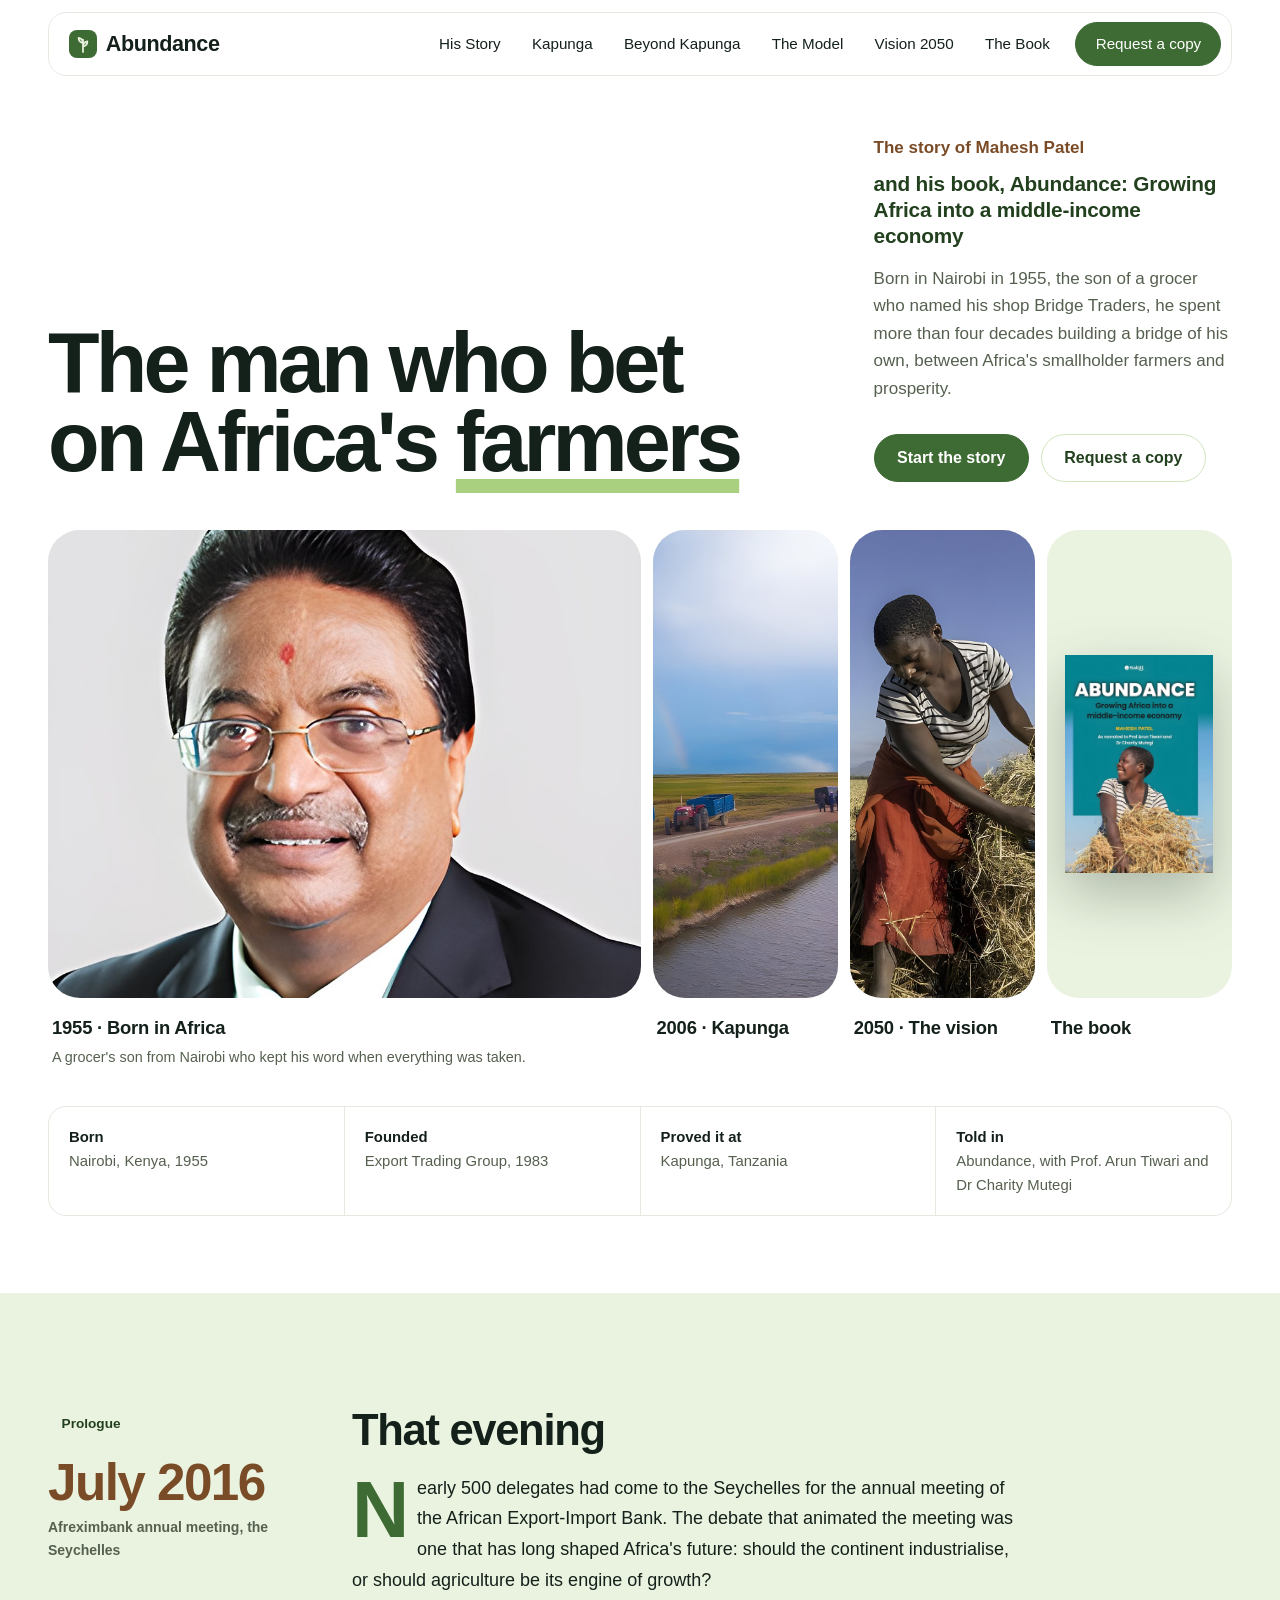
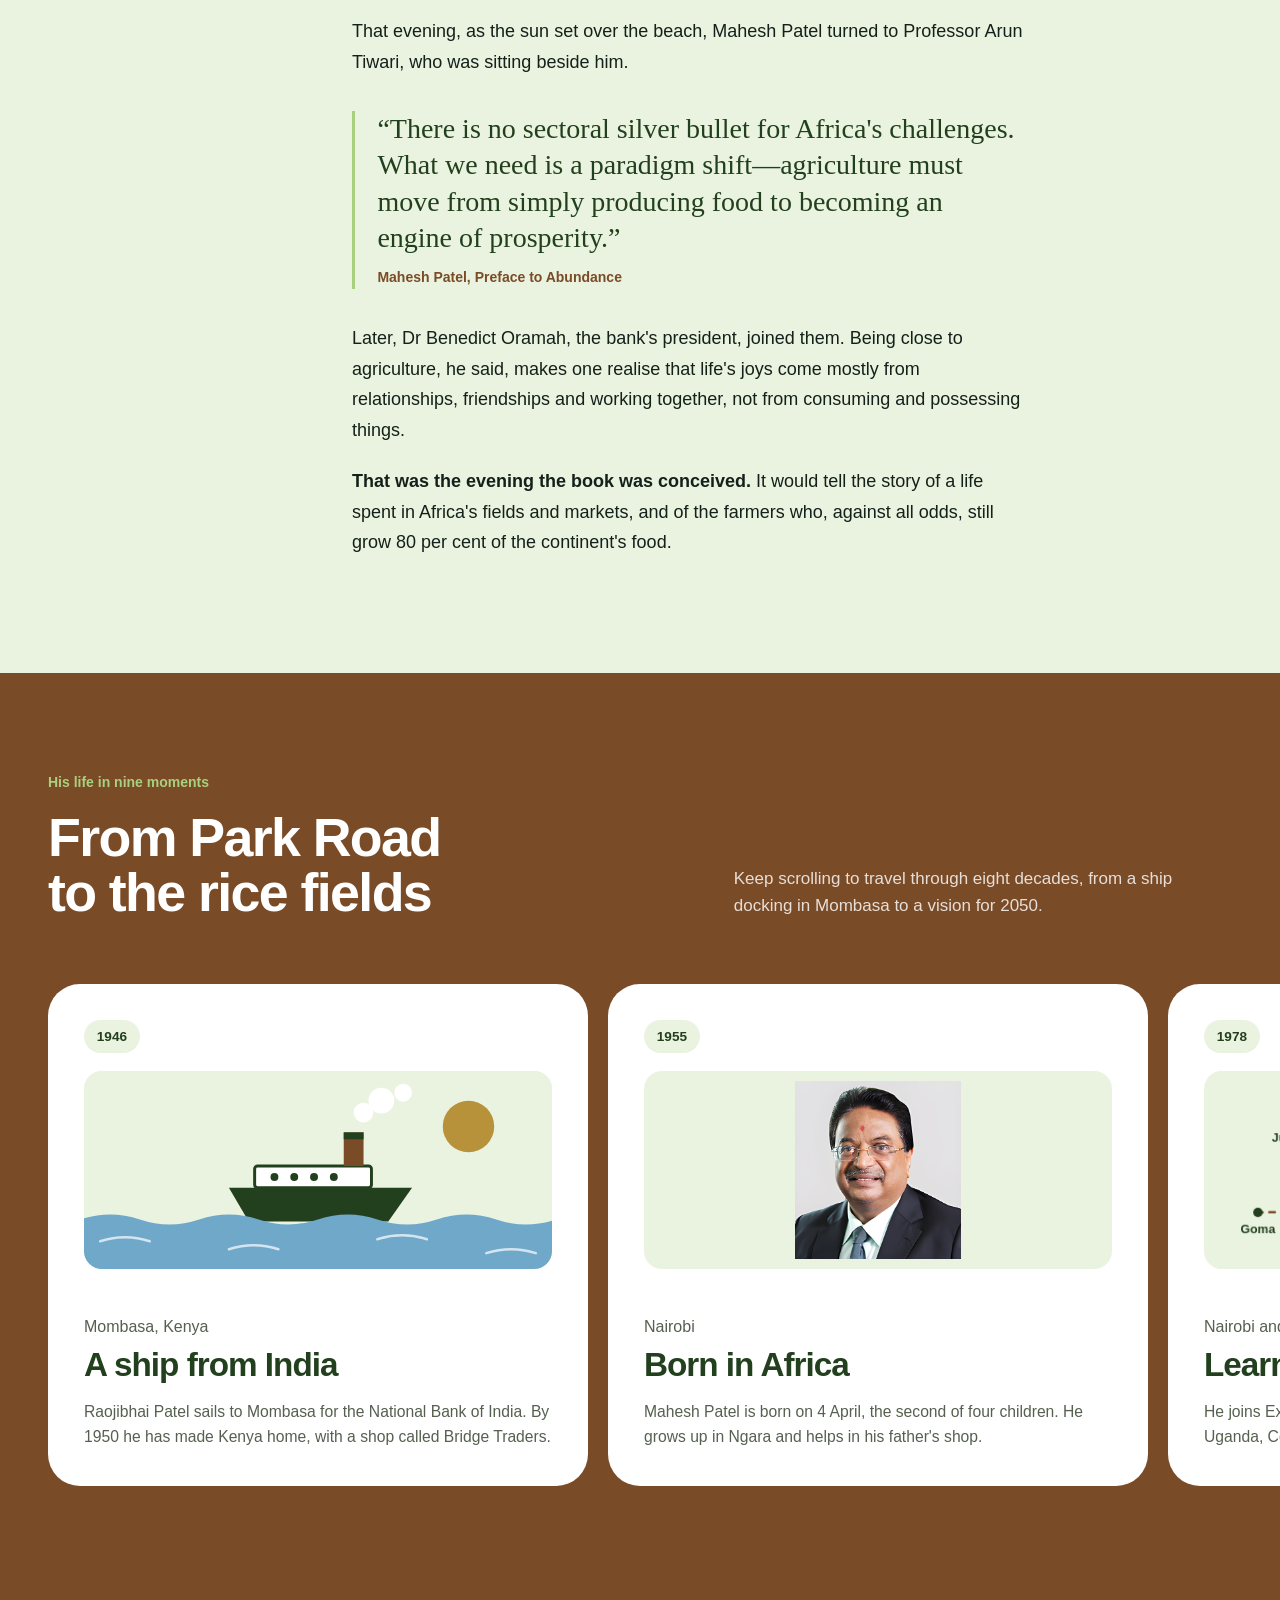
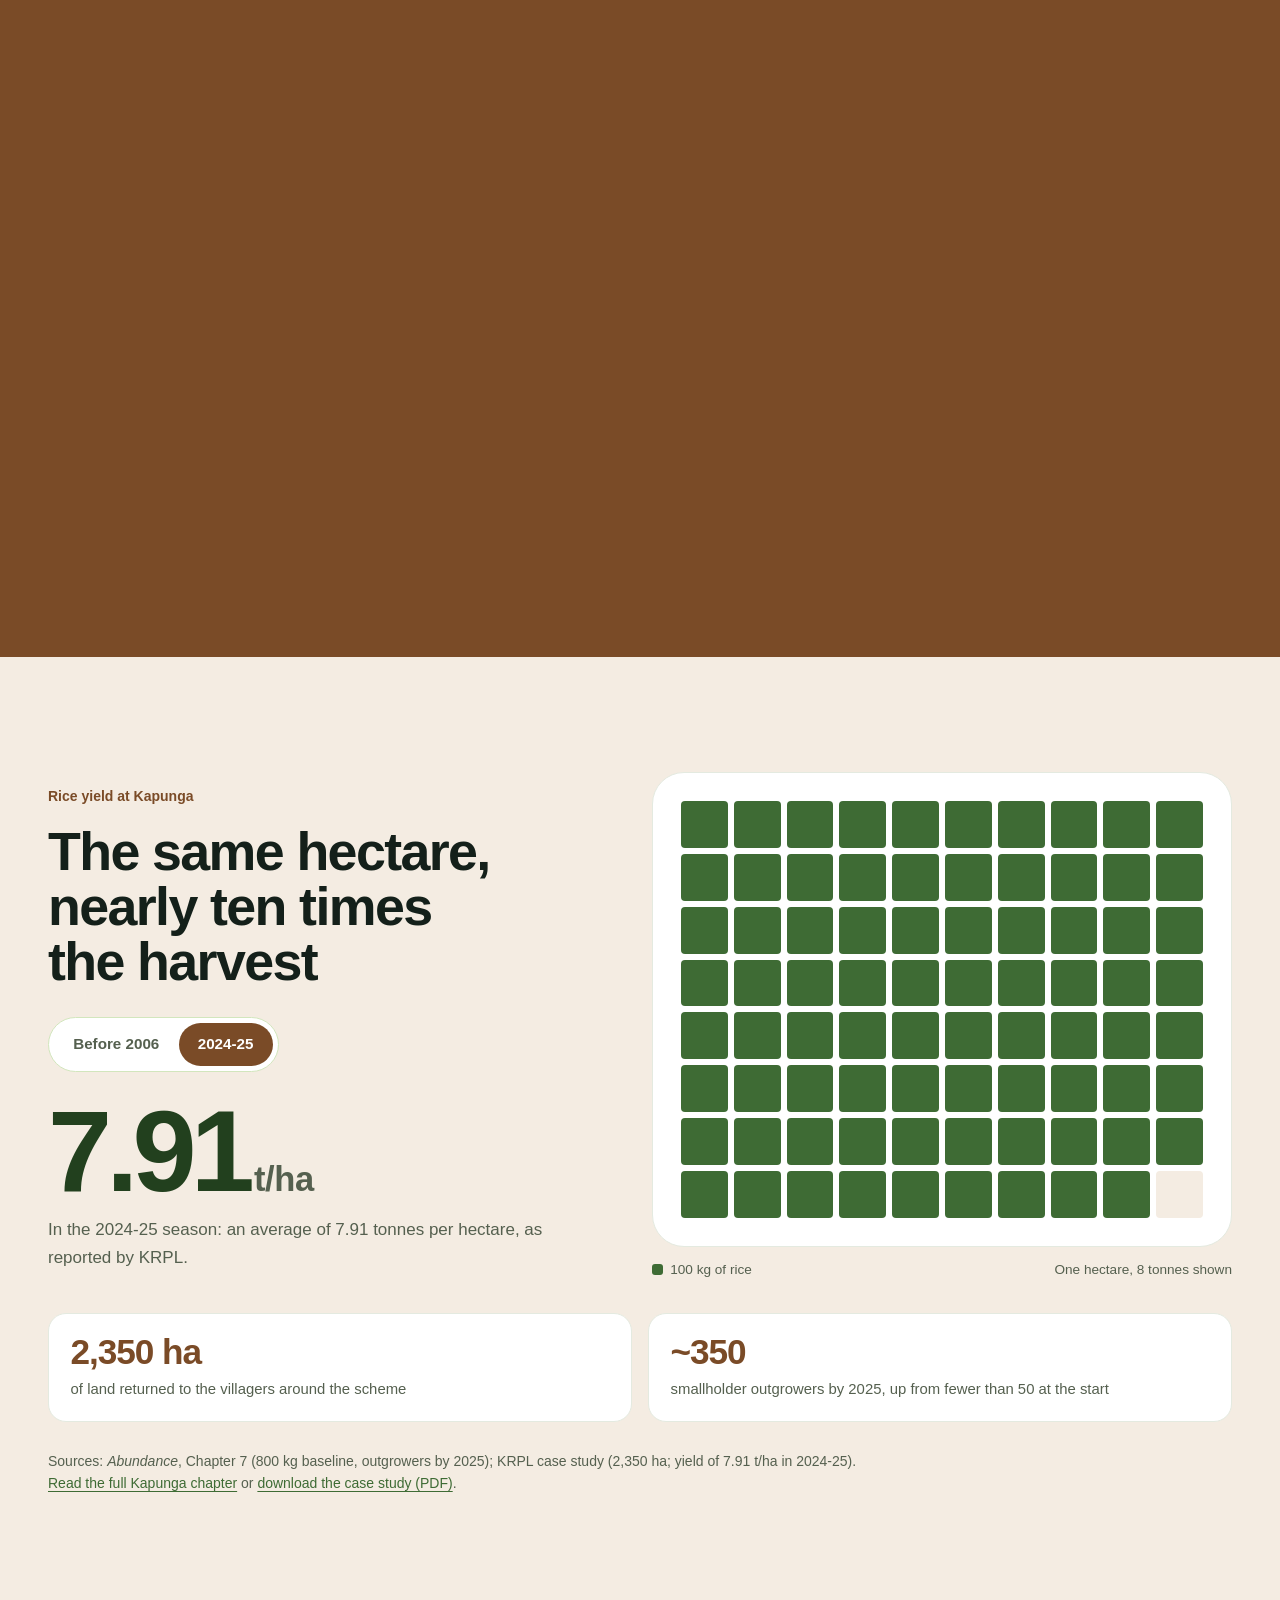
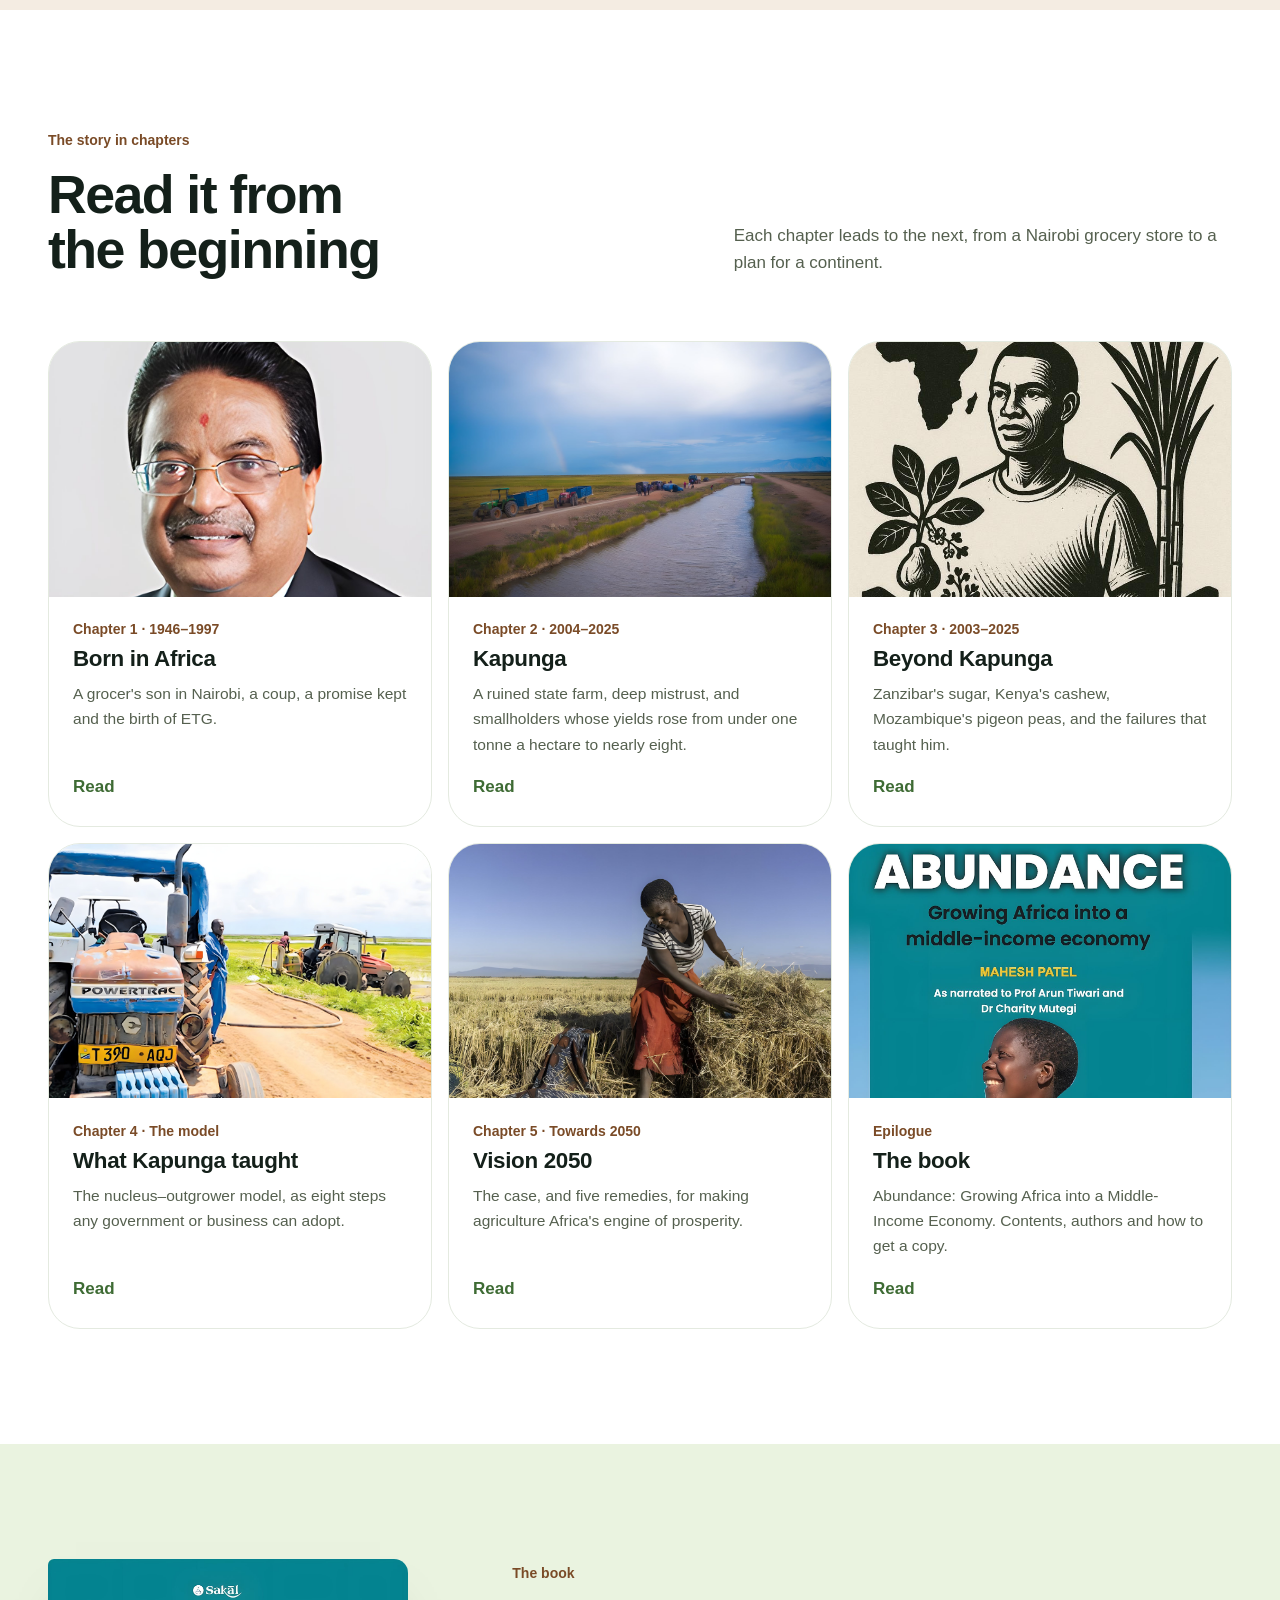
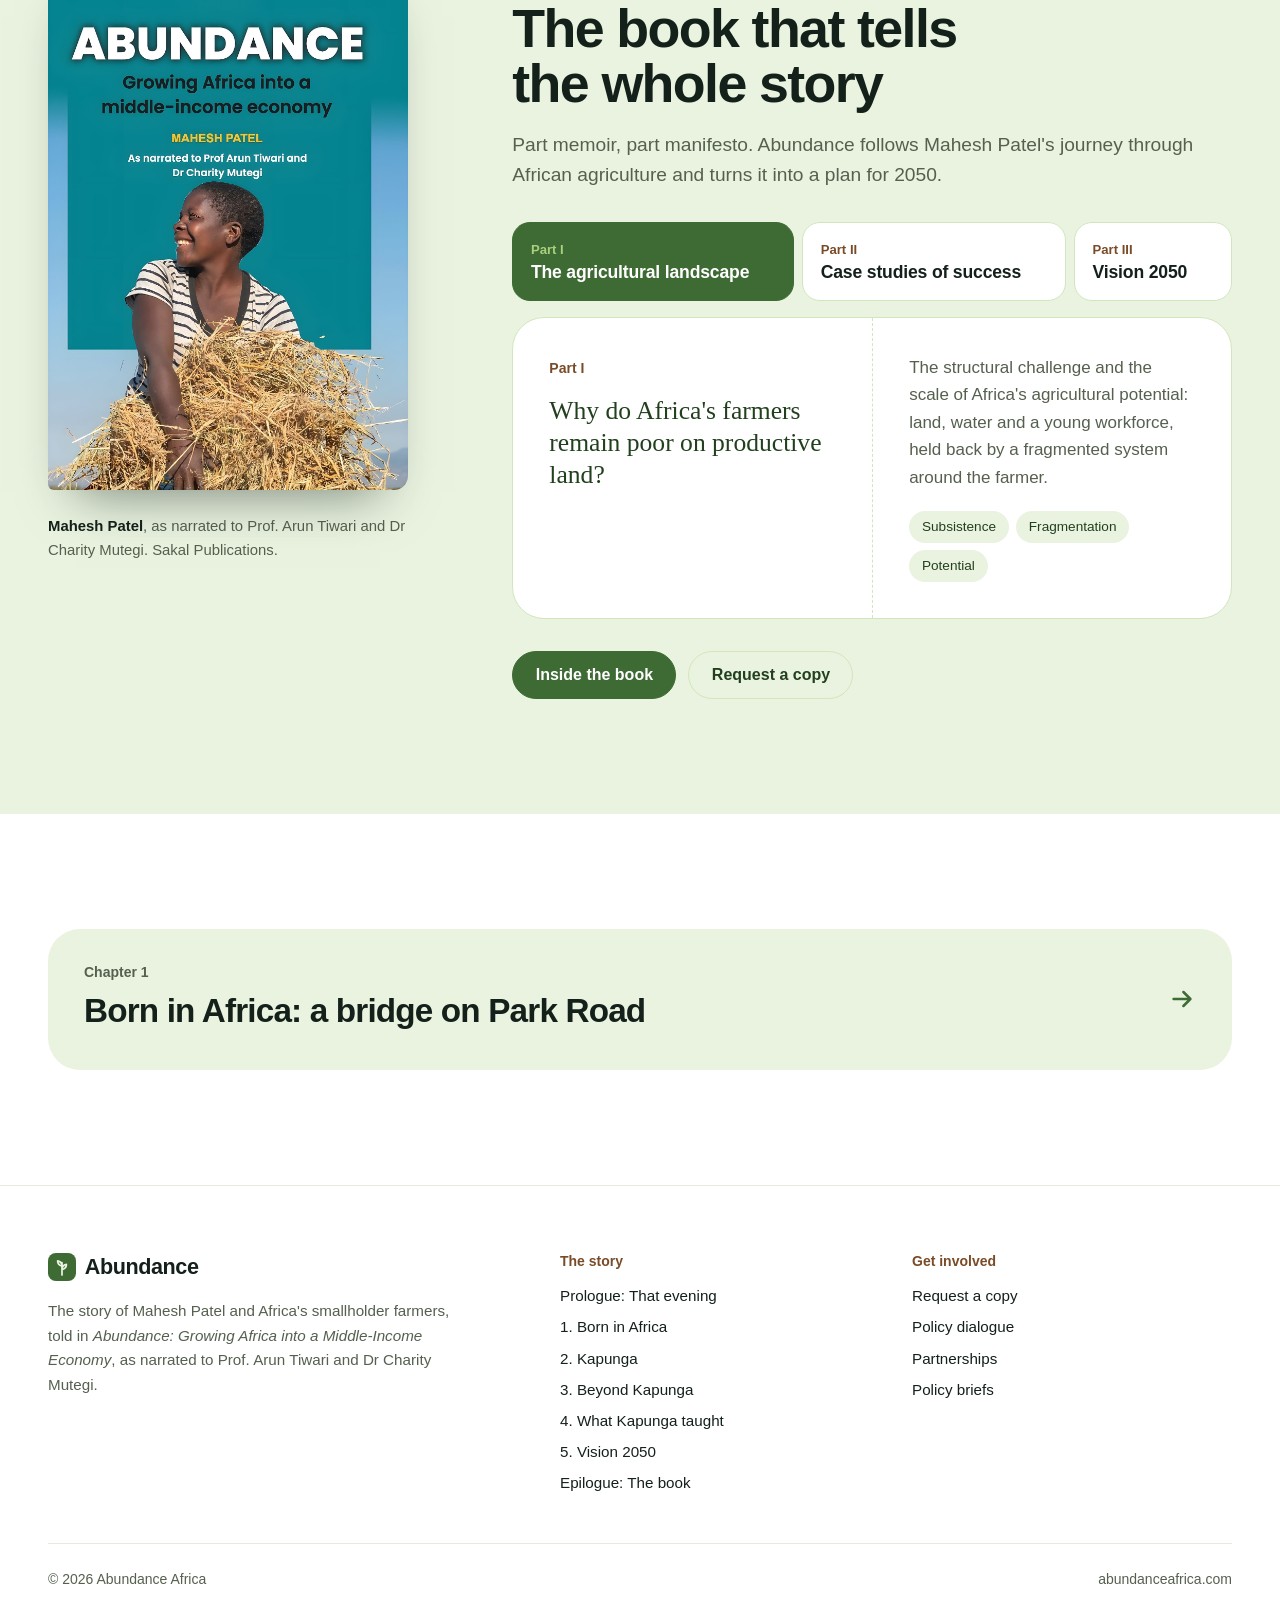
==== commit 16aa3548: "Add pictures to the life timeline and a case study download - Photos and drawn illustrations for eac" ====
--- a/index.html
+++ b/index.html
@@ -71,7 +71,54 @@
 <section class="shifts" data-hscroll aria-labelledby="life-h">
   <div class="hs-sticky">
     <div class="wrap head"><div><span class="label">His life in nine moments</span><h2 id="life-h">From Park Road to the rice fields</h2></div><p>Keep scrolling to travel through eight decades, from a ship docking in Mombasa to a vision for 2050.</p></div>
-    <div class="hs-viewport" tabindex="0" aria-label="Nine moments from Mahesh Patel's life"><ol class="hs-track"><li class="shift"><span class="n">1946</span><p class="from">Mombasa, Kenya</p><h3>A ship from India</h3><p>Raojibhai Patel sails to Mombasa for the National Bank of India. By 1950 he has made Kenya home, with a shop called Bridge Traders.</p></li><li class="shift"><span class="n">1955</span><p class="from">Nairobi</p><h3>Born in Africa</h3><p>Mahesh Patel is born on 4 April, the second of four children. He grows up in Ngara and helps in his father&#x27;s shop.</p></li><li class="shift"><span class="n">1978</span><p class="from">Nairobi and beyond</p><h3>Learning the forest</h3><p>He joins Export Finance Company and starts travelling: Tanzania, Uganda, Congo, Sudan, Somalia, Ethiopia.</p></li><li class="shift"><span class="n">1982</span><p class="from">Nairobi</p><h3>The day everything was taken</h3><p>During an attempted coup, his father&#x27;s shop is looted and gutted. He keeps his word and buys EFC anyway.</p></li><li class="shift"><span class="n">1983</span><p class="from">East Africa</p><h3>ETG is born</h3><p>EFC becomes Export Trading Group, selling East Africa's own harvests to the food-aid agencies that once shipped food in from Europe.</p></li><li class="shift"><span class="n">1984</span><p class="from">Korem, Ethiopia</p><h3>A famine he never forgot</h3><p>What he sees on the road from Addis Ababa convinces him that Africa&#x27;s land must feed its people first.</p></li><li class="shift"><span class="n">2006</span><p class="from">Kapunga, Tanzania</p><h3>The farm nobody trusted</h3><p>He takes over a ruined state rice farm, returns 2,350 hectares to villagers and builds an outgrower scheme.</p></li><li class="shift"><span class="n">2018</span><p class="from">Kilifi, Kenya</p><h3>Cashew is life</h3><p>Korosho Ni Maisha begins. By 2025, more than a million cashew seedlings are in the hands of 30,000 families.</p></li><li class="shift"><span class="n">2025</span><p class="from">Dar es Salaam</p><h3>Abundance</h3><p>He signs the preface of the book that tells it all, and lays out a vision for Africa in 2050.</p></li></ol></div>
+    <div class="hs-viewport" tabindex="0" aria-label="Nine moments from Mahesh Patel's life"><ol class="hs-track"><li class="shift"><span class="n">1946</span><div class="shift-art"><svg viewBox="0 0 480 200" preserveAspectRatio="xMidYMid slice" role="img" aria-label="Illustration: a steamship crossing the Indian Ocean towards Mombasa">
+<rect width="480" height="200" fill="var(--leaf)"/>
+<circle cx="392" cy="56" r="26" fill="var(--harvest)"/>
+<circle cx="286" cy="42" r="10" fill="#fff"/><circle cx="304" cy="30" r="13" fill="#fff"/><circle cx="326" cy="22" r="9" fill="#fff"/>
+<path d="M150 118h185l-24 34H170z" fill="var(--green-deep)"/>
+<rect x="176" y="96" width="118" height="22" rx="3" fill="#fff" stroke="var(--green-deep)" stroke-width="3"/>
+<g fill="var(--green-deep)"><circle cx="196" cy="107" r="4"/><circle cx="216" cy="107" r="4"/><circle cx="236" cy="107" r="4"/><circle cx="256" cy="107" r="4"/></g>
+<rect x="266" y="62" width="20" height="34" fill="var(--soil)"/><rect x="266" y="62" width="20" height="7" fill="var(--green-deep)"/>
+<path d="M0 150q30-10 60 0t60 0 60 0 60 0 60 0 60 0 60 0 60 0V200H0z" fill="var(--water)"/>
+<path d="M20 172q25-8 50 0M150 180q25-8 50 0M300 170q25-8 50 0M410 184q25-8 50 0" fill="none" stroke="#fff" stroke-width="2.5" stroke-linecap="round" opacity=".7"/>
+</svg></div><p class="from">Mombasa, Kenya</p><h3>A ship from India</h3><p>Raojibhai Patel sails to Mombasa for the National Bank of India. By 1950 he has made Kenya home, with a shop called Bridge Traders.</p></li><li class="shift"><span class="n">1955</span><div class="shift-art"><img src="assets/img/mahesh-patel.jpg" width="1000" height="1074" alt="Mahesh Patel today" loading="lazy" style="object-position:50% 50%;object-fit:contain;padding:10px 0"></div><p class="from">Nairobi</p><h3>Born in Africa</h3><p>Mahesh Patel is born on 4 April, the second of four children. He grows up in Ngara and helps in his father&#x27;s shop.</p></li><li class="shift"><span class="n">1978</span><div class="shift-art"><svg viewBox="0 0 480 210" role="img" aria-label="Illustration: map of his journeys from Nairobi to Dar es Salaam, Kampala, Goma, Juba, Mogadishu and Addis Ababa, 1978 to 1980">
+<rect width="480" height="210" fill="var(--leaf)"/>
+<g fill="none" stroke="var(--soil)" stroke-width="2.5" stroke-dasharray="6 7" stroke-linecap="round"><path d="M223 147L284 196"/><path d="M223 147L122 129"/><path d="M223 147L49 150"/><path d="M223 147L104 71"/><path d="M223 147L435 109"/><path d="M223 147L270 26"/></g>
+<circle cx="223" cy="147" r="7" fill="var(--soil)"/><circle cx="284" cy="196" r="5" fill="var(--green-deep)"/><circle cx="122" cy="129" r="5" fill="var(--green-deep)"/><circle cx="49" cy="150" r="5" fill="var(--green-deep)"/><circle cx="104" cy="71" r="5" fill="var(--green-deep)"/><circle cx="435" cy="109" r="5" fill="var(--green-deep)"/><circle cx="270" cy="26" r="5" fill="var(--green-deep)"/>
+<g font-family="Satoshi, Arial, sans-serif" font-size="13" font-weight="700" fill="var(--green-deep)"><text x="223" y="171" text-anchor="middle" paint-order="stroke" stroke="var(--leaf)" stroke-width="4">Nairobi</text><text x="294" y="200" text-anchor="start" paint-order="stroke" stroke="var(--leaf)" stroke-width="4">Dar es Salaam</text><text x="122" y="117" text-anchor="middle" paint-order="stroke" stroke="var(--leaf)" stroke-width="4">Kampala</text><text x="49" y="172" text-anchor="middle" paint-order="stroke" stroke="var(--leaf)" stroke-width="4">Goma</text><text x="94" y="75" text-anchor="end" paint-order="stroke" stroke="var(--leaf)" stroke-width="4">Juba</text><text x="435" y="96" text-anchor="middle" paint-order="stroke" stroke="var(--leaf)" stroke-width="4">Mogadishu</text><text x="280" y="30" text-anchor="start" paint-order="stroke" stroke="var(--leaf)" stroke-width="4">Addis Ababa</text></g>
+</svg></div><p class="from">Nairobi and beyond</p><h3>Learning the forest</h3><p>He joins Export Finance Company and starts travelling: Tanzania, Uganda, Congo, Sudan, Somalia, Ethiopia.</p></li><li class="shift"><span class="n">1982</span><div class="shift-art"><svg viewBox="0 0 480 200" preserveAspectRatio="xMidYMid slice" role="img" aria-label="Illustration: a small shop called Bridge Traders, its shutter forced and window broken, under a storm cloud">
+<rect width="480" height="200" fill="#E9E4DA"/>
+<path d="M300 44a26 26 0 0 1 50-6 22 22 0 0 1 36 18 18 18 0 0 1-4 36H302a24 24 0 0 1-2-48z" fill="#8C8577"/>
+<path d="M338 94l-10 22h14l-10 24" fill="none" stroke="var(--harvest)" stroke-width="4" stroke-linejoin="round"/>
+<rect x="110" y="64" width="190" height="122" fill="#fff" stroke="var(--green-deep)" stroke-width="3"/>
+<rect x="100" y="48" width="210" height="28" fill="var(--green-deep)"/>
+<text x="205" y="68" text-anchor="middle" font-family="Cabinet Grotesk, Arial, sans-serif" font-weight="800" font-size="17" fill="#fff" letter-spacing="1">BRIDGE TRADERS</text>
+<rect x="128" y="92" width="76" height="62" fill="var(--leaf-2)" stroke="var(--green-deep)" stroke-width="3"/>
+<path d="M150 92l12 24-18 14 22 24M162 116l30-8" fill="none" stroke="var(--green-deep)" stroke-width="2"/>
+<rect x="220" y="92" width="62" height="94" fill="#C9C2B4" stroke="var(--green-deep)" stroke-width="3"/>
+<path d="M220 106h62M220 120h62M220 134h62" stroke="var(--green-deep)" stroke-width="1.5"/>
+<path d="M220 150l62 10v26h-62z" fill="#5B544A"/>
+<path d="M0 186h480v14H0z" fill="var(--soil)"/>
+</svg></div><p class="from">Nairobi</p><h3>The day everything was taken</h3><p>During an attempted coup, his father&#x27;s shop is looted and gutted. He keeps his word and buys EFC anyway.</p></li><li class="shift"><span class="n">1983</span><div class="shift-art"><svg viewBox="0 0 480 200" preserveAspectRatio="xMidYMid slice" role="img" aria-label="Illustration: a truck carrying sacks of grain along a road through farmland">
+<rect width="480" height="200" fill="var(--leaf)"/>
+<path d="M0 120q120-30 240-6t240-10V200H0z" fill="var(--sprout)" opacity=".55"/>
+<path d="M0 168h480v32H0z" fill="var(--soil)"/>
+<path d="M20 184h40M110 184h40M200 184h40M290 184h40M380 184h40" stroke="#fff" stroke-width="3" stroke-linecap="round" opacity=".6"/>
+<rect x="120" y="92" width="170" height="62" rx="4" fill="#fff" stroke="var(--green-deep)" stroke-width="3"/>
+<g fill="var(--harvest)" stroke="var(--green-deep)" stroke-width="2"><rect x="132" y="68" width="40" height="28" rx="9"/><rect x="176" y="64" width="40" height="32" rx="9"/><rect x="220" y="68" width="40" height="28" rx="9"/><rect x="154" y="48" width="40" height="24" rx="9"/><rect x="198" y="46" width="40" height="24" rx="9"/></g>
+<path d="M290 108h46l26 24v22h-72z" fill="var(--green)" stroke="var(--green-deep)" stroke-width="3" stroke-linejoin="round"/>
+<path d="M302 116h30l16 16h-46z" fill="var(--leaf)"/>
+<g fill="var(--green-deep)"><circle cx="160" cy="158" r="14"/><circle cx="254" cy="158" r="14"/><circle cx="330" cy="158" r="14"/></g>
+<g fill="#fff"><circle cx="160" cy="158" r="5"/><circle cx="254" cy="158" r="5"/><circle cx="330" cy="158" r="5"/></g>
+</svg></div><p class="from">East Africa</p><h3>ETG is born</h3><p>EFC becomes Export Trading Group, selling East Africa's own harvests to the food-aid agencies that once shipped food in from Europe.</p></li><li class="shift"><span class="n">1984</span><div class="shift-art"><svg viewBox="0 0 480 200" preserveAspectRatio="xMidYMid slice" role="img" aria-label="Illustration: an empty bowl on dry, cracked earth">
+<rect width="480" height="200" fill="#EFE6D6"/>
+<circle cx="380" cy="54" r="30" fill="var(--harvest)" opacity=".7"/>
+<path d="M0 132h480v68H0z" fill="#D8C3A1"/>
+<path d="M30 150l40 12 30-8M120 176l50-10 26 14M250 150l34 16 46-10M360 172l40-8 40 14M60 190l30-10" fill="none" stroke="var(--soil)" stroke-width="2" stroke-linecap="round"/>
+<path d="M170 112h140a70 34 0 0 1-140 0z" fill="#fff" stroke="var(--green-deep)" stroke-width="3"/>
+<ellipse cx="240" cy="112" rx="70" ry="10" fill="var(--soil-soft)" stroke="var(--green-deep)" stroke-width="3"/>
+<path d="M90 132c4-22 2-40-6-56M90 104c-10-4-16-10-18-18M88 92c8-6 14-8 20-8M400 132c-4-20 0-36 8-48M402 104c10-2 16-8 18-14" fill="none" stroke="var(--soil)" stroke-width="2.5" stroke-linecap="round"/>
+</svg></div><p class="from">Korem, Ethiopia</p><h3>A famine he never forgot</h3><p>What he sees on the road from Addis Ababa convinces him that Africa&#x27;s land must feed its people first.</p></li><li class="shift"><span class="n">2006</span><div class="shift-art"><img src="assets/img/kapunga-transplanting.jpg" width="1024" height="570" alt="Farmers transplanting rice seedlings by hand at Kapunga" loading="lazy" style="object-position:50% 45%"></div><p class="from">Kapunga, Tanzania</p><h3>The farm nobody trusted</h3><p>He takes over a ruined state rice farm, returns 2,350 hectares to villagers and builds an outgrower scheme.</p></li><li class="shift"><span class="n">2018</span><div class="shift-art"><img src="assets/img/part-2.jpg" width="686" height="1029" alt="Woodcut from Abundance of a woman farmer with a cashew branch" loading="lazy" style="object-position:50% 21%"></div><p class="from">Kilifi, Kenya</p><h3>Cashew is life</h3><p>Korosho Ni Maisha begins. By 2025, more than a million cashew seedlings are in the hands of 30,000 families.</p></li><li class="shift"><span class="n">2025</span><div class="shift-art"><img src="assets/img/abundance-cover.jpg" width="1400" height="2063" alt="Cover of Abundance by Mahesh Patel" loading="lazy" style="object-position:50% 50%;object-fit:contain;padding:10px 0"></div><p class="from">Dar es Salaam</p><h3>Abundance</h3><p>He signs the preface of the book that tells it all, and lays out a vision for Africa in 2050.</p></li></ol></div>
     <div class="hs-progress" aria-hidden="true"><div><span></span></div></div>
   </div>
 </section>
@@ -100,7 +147,7 @@
       <div class="fig"><b>2,350 ha</b><span>of land returned to the villagers around the scheme</span></div>
       <div class="fig"><b>~350</b><span>smallholder outgrowers by 2025, up from fewer than 50 at the start</span></div>
     </div>
-    <p class="source">Sources: <i>Abundance</i>, Chapter 7 (800 kg baseline, outgrowers by 2025); KRPL case study (2,350 ha; yield of 7.91 t/ha in 2024-25). <a href="kapunga.html">Read the full Kapunga chapter</a>.</p>
+    <p class="source">Sources: <i>Abundance</i>, Chapter 7 (800 kg baseline, outgrowers by 2025); KRPL case study (2,350 ha; yield of 7.91 t/ha in 2024-25). <a href="kapunga.html">Read the full Kapunga chapter</a> or <a href="assets/docs/kapunga-case-study.pdf" download="Kapunga Rice Project Case Study.pdf">download the case study (PDF)</a>.</p>
   </div>
 </section>
 
--- a/assets/site.css
+++ b/assets/site.css
@@ -604,3 +604,9 @@
 @media (max-width: 980px) and (min-width: 641px) { .more-figs--4 { grid-template-columns: repeat(2, minmax(0, 1fr)); } }
 .bars li:nth-child(-n+3) .tip { left: 0; transform: none; }
 .bars li:nth-last-child(-n+3) .tip { left: auto; right: 0; transform: none; }
+.shift-art { margin: 1.1rem 0 1.25rem; height: clamp(140px, 22svh, 200px); border-radius: var(--radius-m); overflow: hidden; background: var(--leaf); }
+.shift-art img, .shift-art svg { display: block; width: 100%; height: 100%; object-fit: cover; }
+.shift-art svg { object-fit: initial; }
+.shift .from { margin-top: auto; }
+.briefs a.status { text-decoration: none; background: var(--green); color: #fff; }
+.briefs a.status:hover { background: var(--green-hover); color: #fff; }
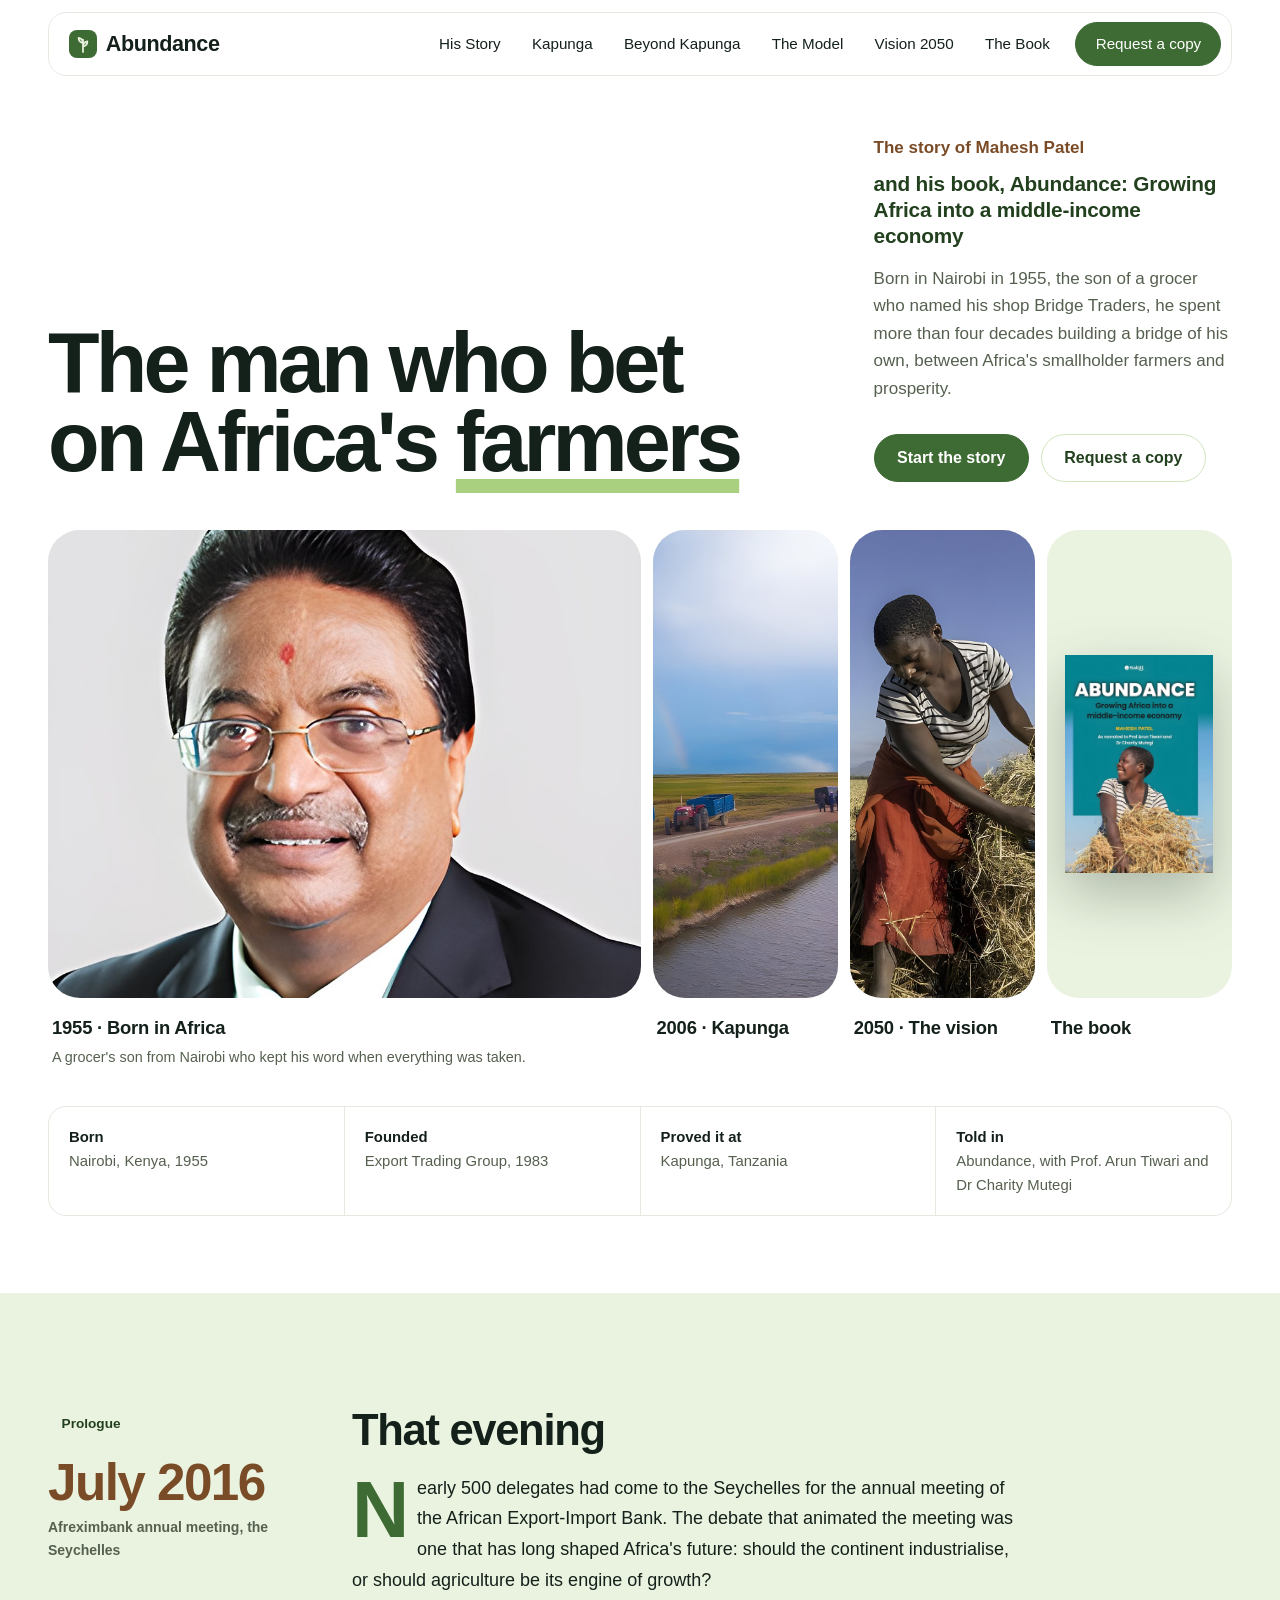
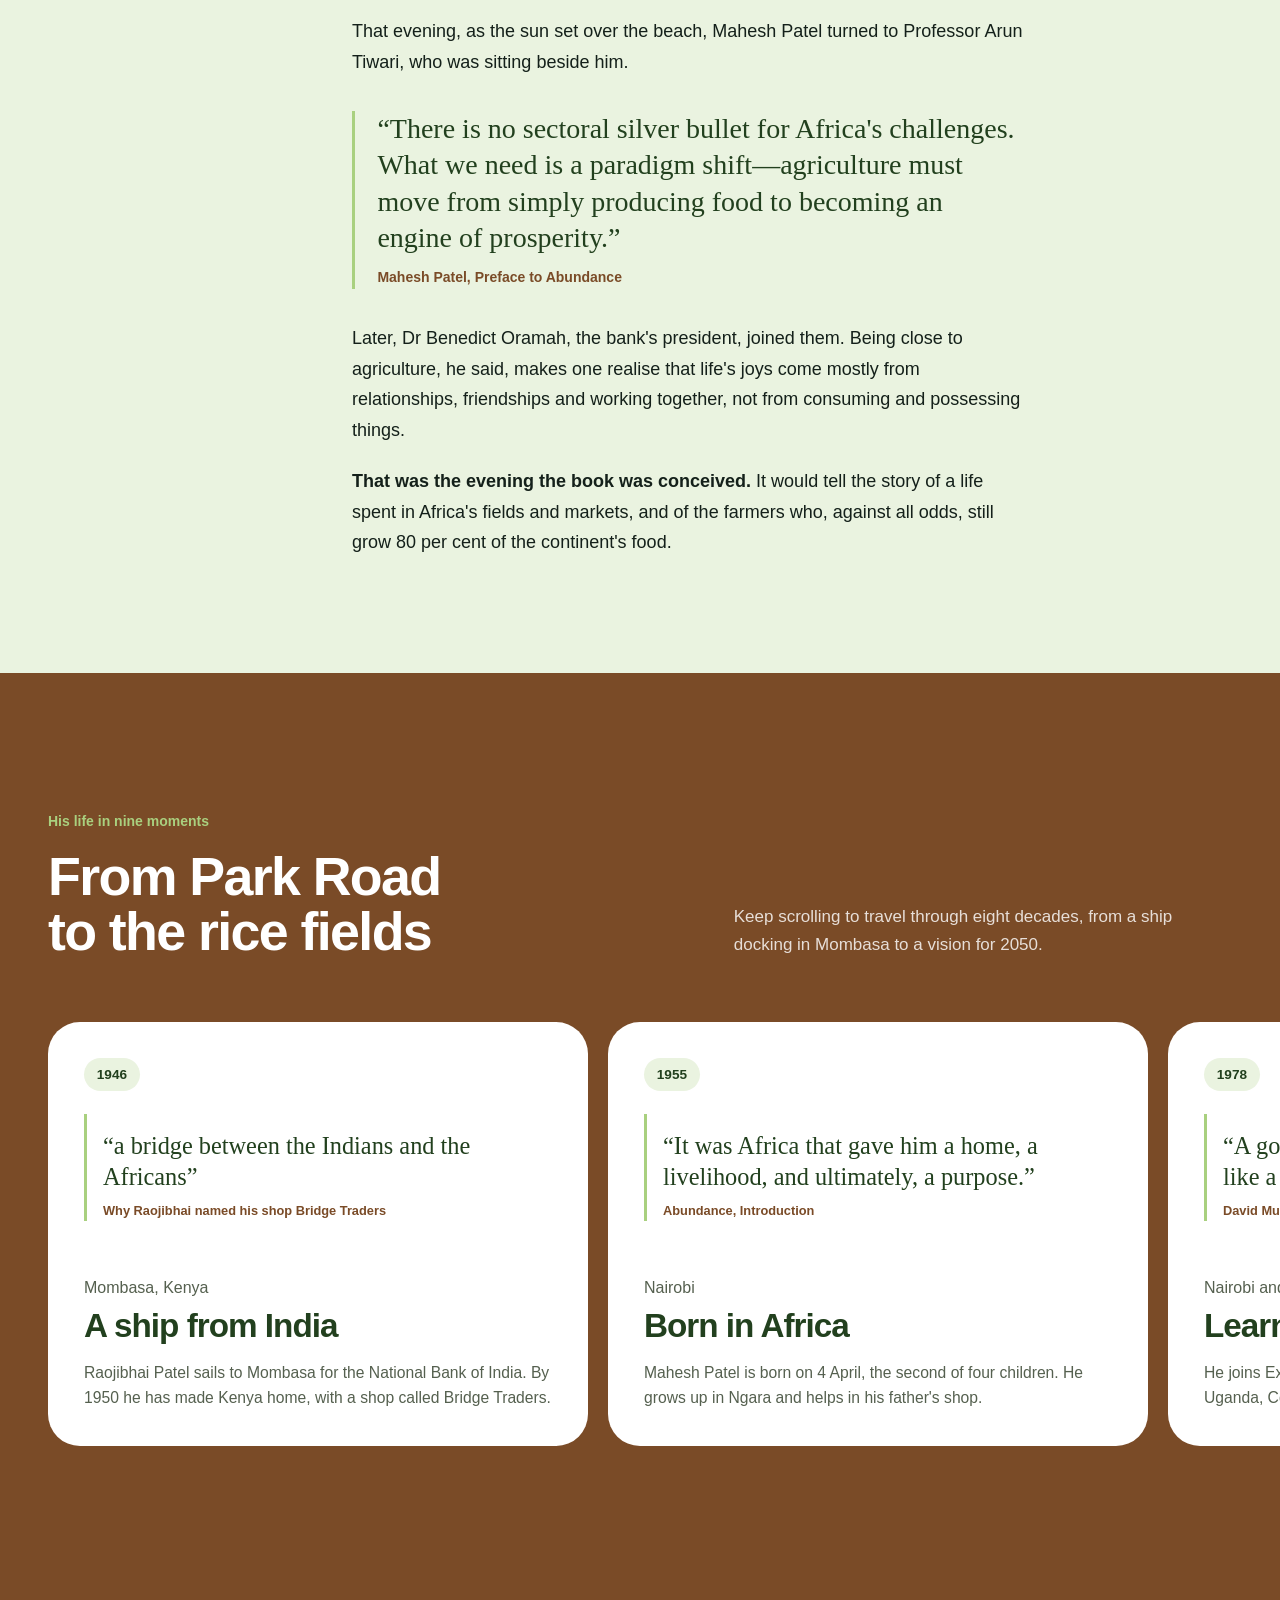
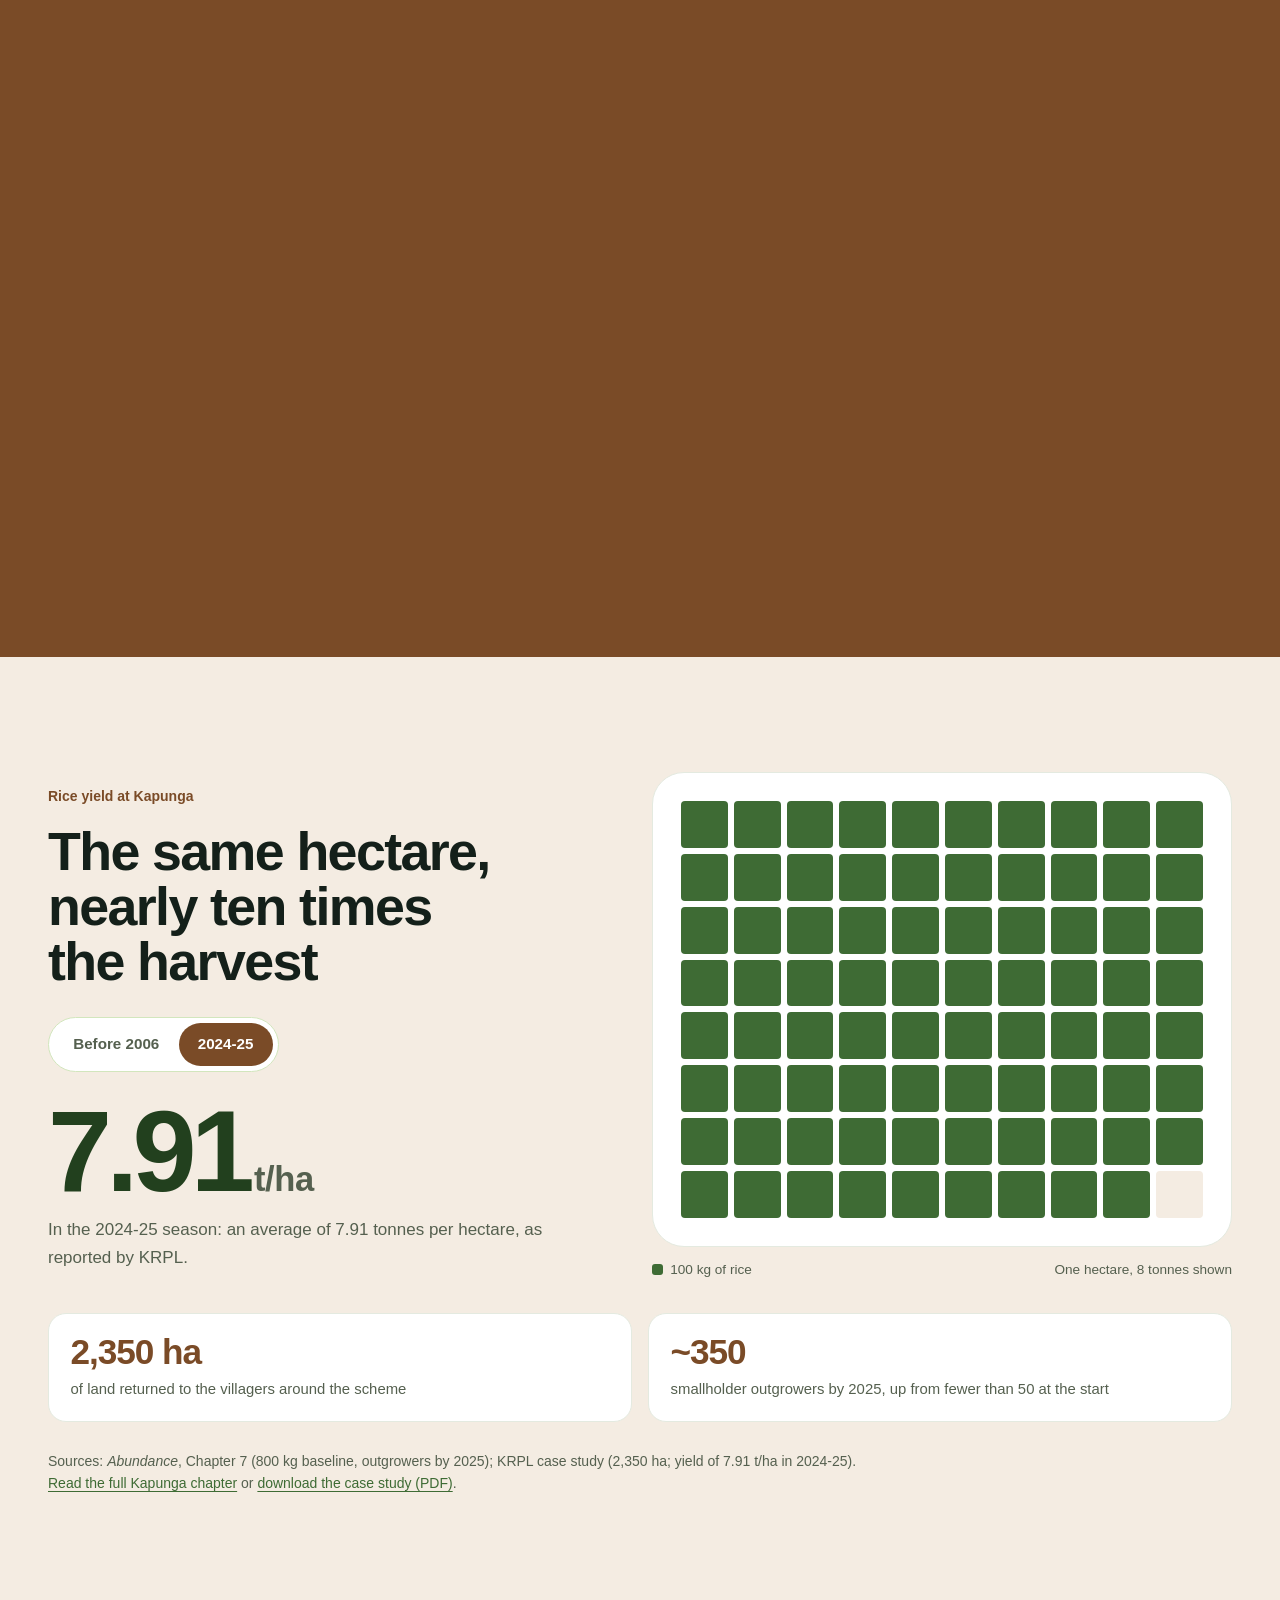
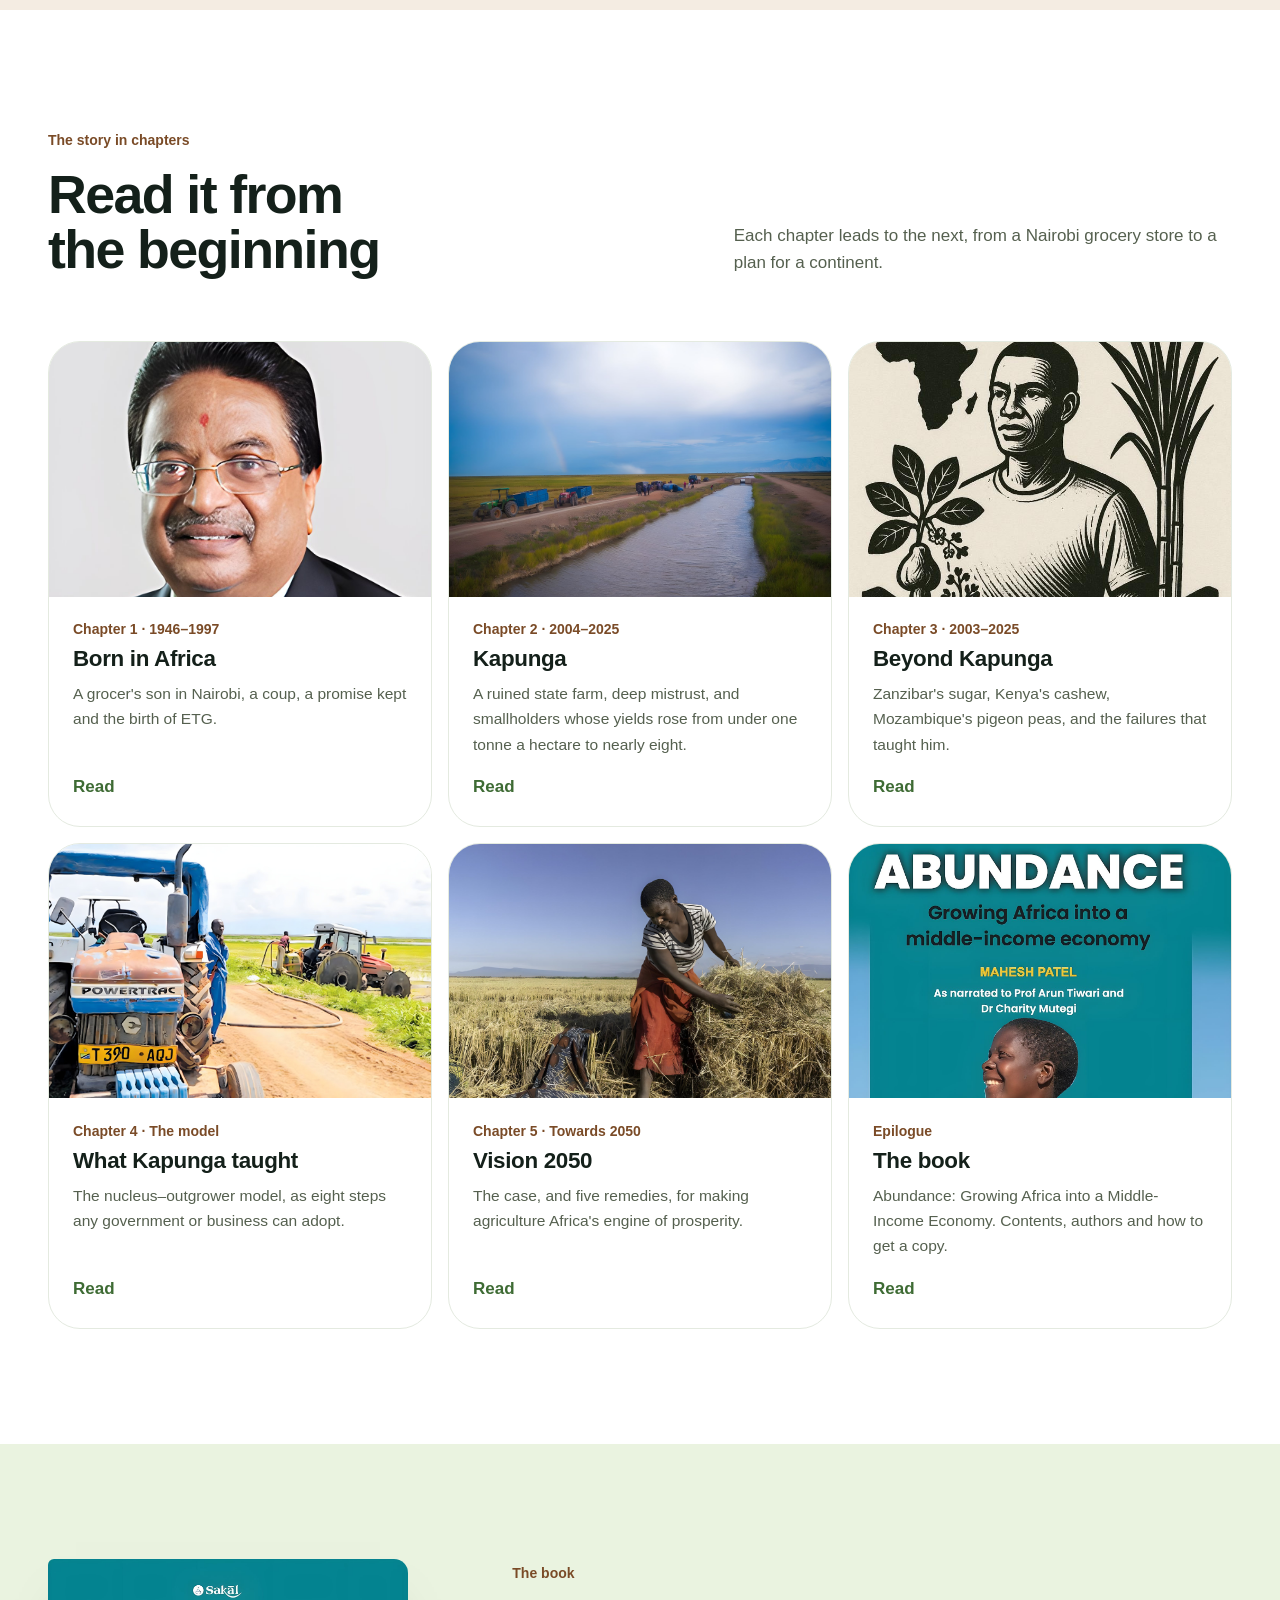
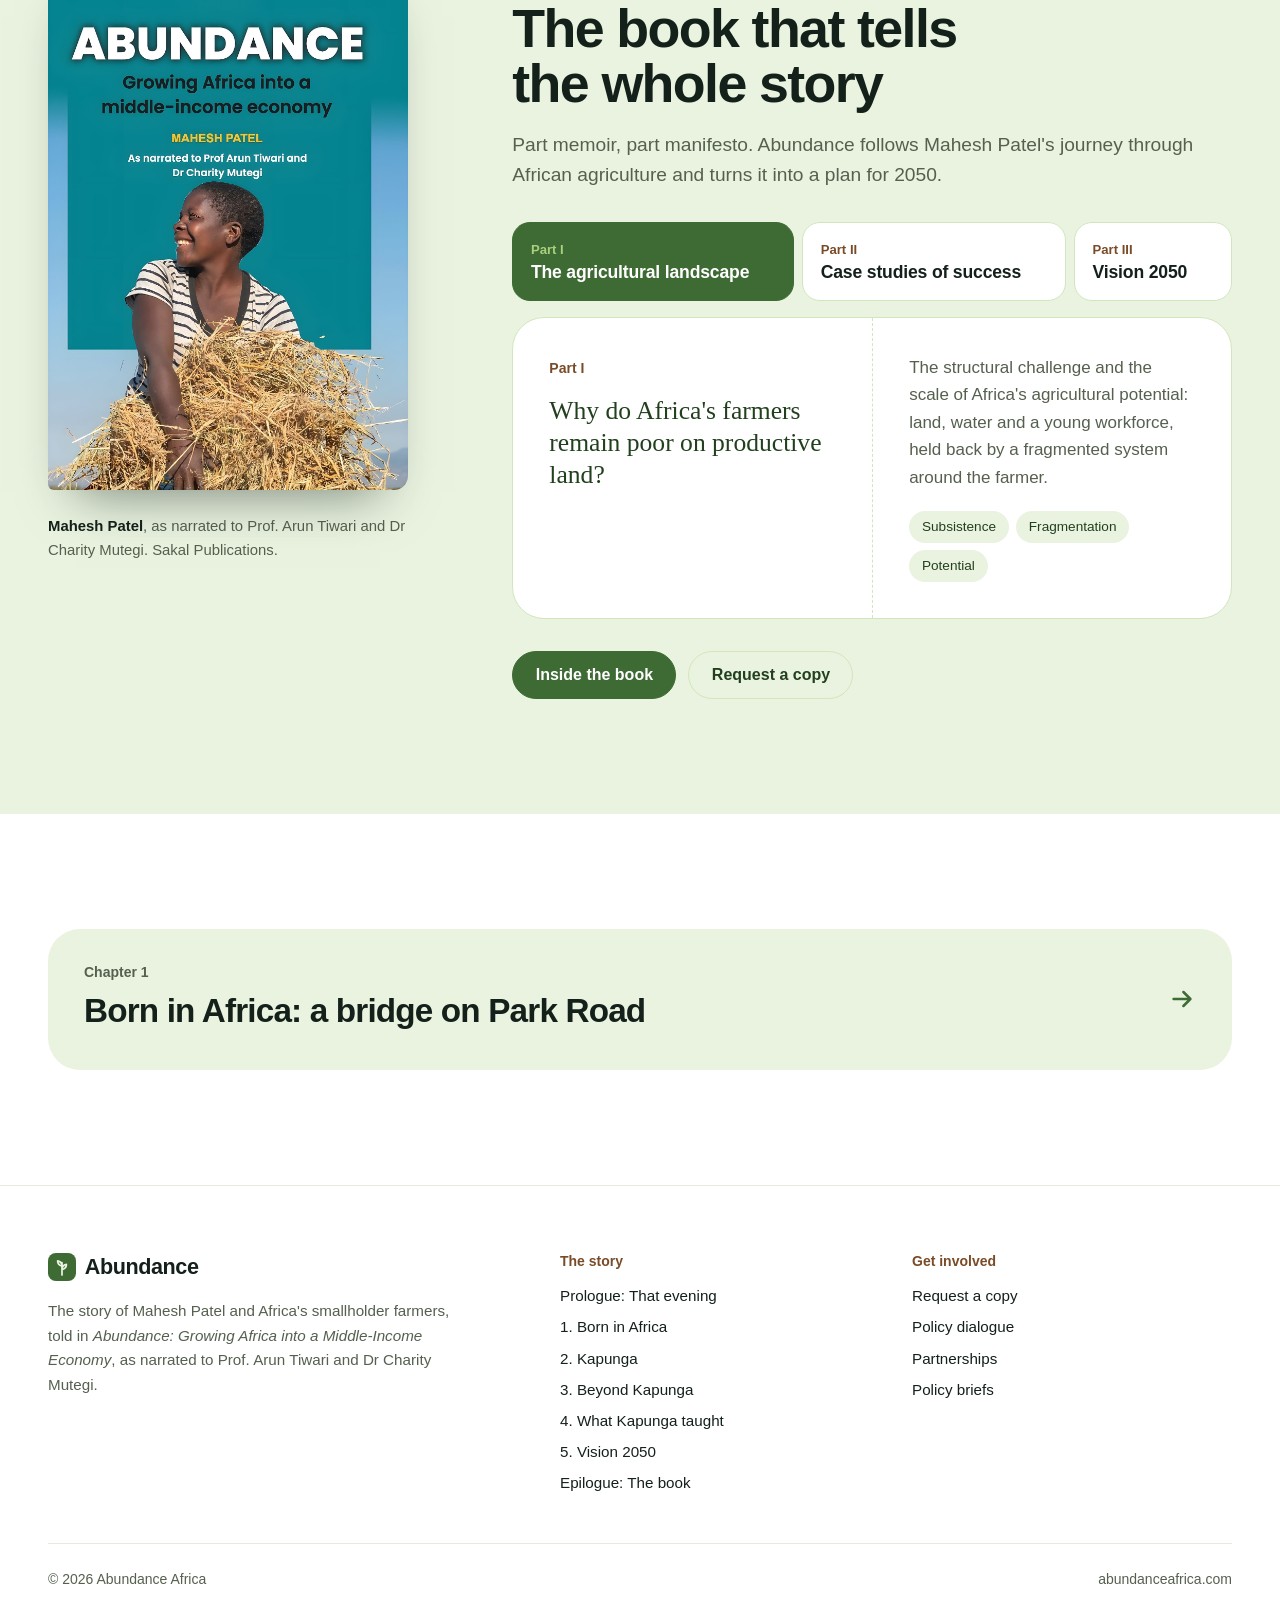
==== commit 7a89b0e9: "Replace timeline pictures with quotes from the book Co-Authored-By: Claude Opus 5.5 <noreply@anthrop" ====
--- a/index.html
+++ b/index.html
@@ -71,54 +71,7 @@
 <section class="shifts" data-hscroll aria-labelledby="life-h">
   <div class="hs-sticky">
     <div class="wrap head"><div><span class="label">His life in nine moments</span><h2 id="life-h">From Park Road to the rice fields</h2></div><p>Keep scrolling to travel through eight decades, from a ship docking in Mombasa to a vision for 2050.</p></div>
-    <div class="hs-viewport" tabindex="0" aria-label="Nine moments from Mahesh Patel's life"><ol class="hs-track"><li class="shift"><span class="n">1946</span><div class="shift-art"><svg viewBox="0 0 480 200" preserveAspectRatio="xMidYMid slice" role="img" aria-label="Illustration: a steamship crossing the Indian Ocean towards Mombasa">
-<rect width="480" height="200" fill="var(--leaf)"/>
-<circle cx="392" cy="56" r="26" fill="var(--harvest)"/>
-<circle cx="286" cy="42" r="10" fill="#fff"/><circle cx="304" cy="30" r="13" fill="#fff"/><circle cx="326" cy="22" r="9" fill="#fff"/>
-<path d="M150 118h185l-24 34H170z" fill="var(--green-deep)"/>
-<rect x="176" y="96" width="118" height="22" rx="3" fill="#fff" stroke="var(--green-deep)" stroke-width="3"/>
-<g fill="var(--green-deep)"><circle cx="196" cy="107" r="4"/><circle cx="216" cy="107" r="4"/><circle cx="236" cy="107" r="4"/><circle cx="256" cy="107" r="4"/></g>
-<rect x="266" y="62" width="20" height="34" fill="var(--soil)"/><rect x="266" y="62" width="20" height="7" fill="var(--green-deep)"/>
-<path d="M0 150q30-10 60 0t60 0 60 0 60 0 60 0 60 0 60 0 60 0V200H0z" fill="var(--water)"/>
-<path d="M20 172q25-8 50 0M150 180q25-8 50 0M300 170q25-8 50 0M410 184q25-8 50 0" fill="none" stroke="#fff" stroke-width="2.5" stroke-linecap="round" opacity=".7"/>
-</svg></div><p class="from">Mombasa, Kenya</p><h3>A ship from India</h3><p>Raojibhai Patel sails to Mombasa for the National Bank of India. By 1950 he has made Kenya home, with a shop called Bridge Traders.</p></li><li class="shift"><span class="n">1955</span><div class="shift-art"><img src="assets/img/mahesh-patel.jpg" width="1000" height="1074" alt="Mahesh Patel today" loading="lazy" style="object-position:50% 50%;object-fit:contain;padding:10px 0"></div><p class="from">Nairobi</p><h3>Born in Africa</h3><p>Mahesh Patel is born on 4 April, the second of four children. He grows up in Ngara and helps in his father&#x27;s shop.</p></li><li class="shift"><span class="n">1978</span><div class="shift-art"><svg viewBox="0 0 480 210" role="img" aria-label="Illustration: map of his journeys from Nairobi to Dar es Salaam, Kampala, Goma, Juba, Mogadishu and Addis Ababa, 1978 to 1980">
-<rect width="480" height="210" fill="var(--leaf)"/>
-<g fill="none" stroke="var(--soil)" stroke-width="2.5" stroke-dasharray="6 7" stroke-linecap="round"><path d="M223 147L284 196"/><path d="M223 147L122 129"/><path d="M223 147L49 150"/><path d="M223 147L104 71"/><path d="M223 147L435 109"/><path d="M223 147L270 26"/></g>
-<circle cx="223" cy="147" r="7" fill="var(--soil)"/><circle cx="284" cy="196" r="5" fill="var(--green-deep)"/><circle cx="122" cy="129" r="5" fill="var(--green-deep)"/><circle cx="49" cy="150" r="5" fill="var(--green-deep)"/><circle cx="104" cy="71" r="5" fill="var(--green-deep)"/><circle cx="435" cy="109" r="5" fill="var(--green-deep)"/><circle cx="270" cy="26" r="5" fill="var(--green-deep)"/>
-<g font-family="Satoshi, Arial, sans-serif" font-size="13" font-weight="700" fill="var(--green-deep)"><text x="223" y="171" text-anchor="middle" paint-order="stroke" stroke="var(--leaf)" stroke-width="4">Nairobi</text><text x="294" y="200" text-anchor="start" paint-order="stroke" stroke="var(--leaf)" stroke-width="4">Dar es Salaam</text><text x="122" y="117" text-anchor="middle" paint-order="stroke" stroke="var(--leaf)" stroke-width="4">Kampala</text><text x="49" y="172" text-anchor="middle" paint-order="stroke" stroke="var(--leaf)" stroke-width="4">Goma</text><text x="94" y="75" text-anchor="end" paint-order="stroke" stroke="var(--leaf)" stroke-width="4">Juba</text><text x="435" y="96" text-anchor="middle" paint-order="stroke" stroke="var(--leaf)" stroke-width="4">Mogadishu</text><text x="280" y="30" text-anchor="start" paint-order="stroke" stroke="var(--leaf)" stroke-width="4">Addis Ababa</text></g>
-</svg></div><p class="from">Nairobi and beyond</p><h3>Learning the forest</h3><p>He joins Export Finance Company and starts travelling: Tanzania, Uganda, Congo, Sudan, Somalia, Ethiopia.</p></li><li class="shift"><span class="n">1982</span><div class="shift-art"><svg viewBox="0 0 480 200" preserveAspectRatio="xMidYMid slice" role="img" aria-label="Illustration: a small shop called Bridge Traders, its shutter forced and window broken, under a storm cloud">
-<rect width="480" height="200" fill="#E9E4DA"/>
-<path d="M300 44a26 26 0 0 1 50-6 22 22 0 0 1 36 18 18 18 0 0 1-4 36H302a24 24 0 0 1-2-48z" fill="#8C8577"/>
-<path d="M338 94l-10 22h14l-10 24" fill="none" stroke="var(--harvest)" stroke-width="4" stroke-linejoin="round"/>
-<rect x="110" y="64" width="190" height="122" fill="#fff" stroke="var(--green-deep)" stroke-width="3"/>
-<rect x="100" y="48" width="210" height="28" fill="var(--green-deep)"/>
-<text x="205" y="68" text-anchor="middle" font-family="Cabinet Grotesk, Arial, sans-serif" font-weight="800" font-size="17" fill="#fff" letter-spacing="1">BRIDGE TRADERS</text>
-<rect x="128" y="92" width="76" height="62" fill="var(--leaf-2)" stroke="var(--green-deep)" stroke-width="3"/>
-<path d="M150 92l12 24-18 14 22 24M162 116l30-8" fill="none" stroke="var(--green-deep)" stroke-width="2"/>
-<rect x="220" y="92" width="62" height="94" fill="#C9C2B4" stroke="var(--green-deep)" stroke-width="3"/>
-<path d="M220 106h62M220 120h62M220 134h62" stroke="var(--green-deep)" stroke-width="1.5"/>
-<path d="M220 150l62 10v26h-62z" fill="#5B544A"/>
-<path d="M0 186h480v14H0z" fill="var(--soil)"/>
-</svg></div><p class="from">Nairobi</p><h3>The day everything was taken</h3><p>During an attempted coup, his father&#x27;s shop is looted and gutted. He keeps his word and buys EFC anyway.</p></li><li class="shift"><span class="n">1983</span><div class="shift-art"><svg viewBox="0 0 480 200" preserveAspectRatio="xMidYMid slice" role="img" aria-label="Illustration: a truck carrying sacks of grain along a road through farmland">
-<rect width="480" height="200" fill="var(--leaf)"/>
-<path d="M0 120q120-30 240-6t240-10V200H0z" fill="var(--sprout)" opacity=".55"/>
-<path d="M0 168h480v32H0z" fill="var(--soil)"/>
-<path d="M20 184h40M110 184h40M200 184h40M290 184h40M380 184h40" stroke="#fff" stroke-width="3" stroke-linecap="round" opacity=".6"/>
-<rect x="120" y="92" width="170" height="62" rx="4" fill="#fff" stroke="var(--green-deep)" stroke-width="3"/>
-<g fill="var(--harvest)" stroke="var(--green-deep)" stroke-width="2"><rect x="132" y="68" width="40" height="28" rx="9"/><rect x="176" y="64" width="40" height="32" rx="9"/><rect x="220" y="68" width="40" height="28" rx="9"/><rect x="154" y="48" width="40" height="24" rx="9"/><rect x="198" y="46" width="40" height="24" rx="9"/></g>
-<path d="M290 108h46l26 24v22h-72z" fill="var(--green)" stroke="var(--green-deep)" stroke-width="3" stroke-linejoin="round"/>
-<path d="M302 116h30l16 16h-46z" fill="var(--leaf)"/>
-<g fill="var(--green-deep)"><circle cx="160" cy="158" r="14"/><circle cx="254" cy="158" r="14"/><circle cx="330" cy="158" r="14"/></g>
-<g fill="#fff"><circle cx="160" cy="158" r="5"/><circle cx="254" cy="158" r="5"/><circle cx="330" cy="158" r="5"/></g>
-</svg></div><p class="from">East Africa</p><h3>ETG is born</h3><p>EFC becomes Export Trading Group, selling East Africa's own harvests to the food-aid agencies that once shipped food in from Europe.</p></li><li class="shift"><span class="n">1984</span><div class="shift-art"><svg viewBox="0 0 480 200" preserveAspectRatio="xMidYMid slice" role="img" aria-label="Illustration: an empty bowl on dry, cracked earth">
-<rect width="480" height="200" fill="#EFE6D6"/>
-<circle cx="380" cy="54" r="30" fill="var(--harvest)" opacity=".7"/>
-<path d="M0 132h480v68H0z" fill="#D8C3A1"/>
-<path d="M30 150l40 12 30-8M120 176l50-10 26 14M250 150l34 16 46-10M360 172l40-8 40 14M60 190l30-10" fill="none" stroke="var(--soil)" stroke-width="2" stroke-linecap="round"/>
-<path d="M170 112h140a70 34 0 0 1-140 0z" fill="#fff" stroke="var(--green-deep)" stroke-width="3"/>
-<ellipse cx="240" cy="112" rx="70" ry="10" fill="var(--soil-soft)" stroke="var(--green-deep)" stroke-width="3"/>
-<path d="M90 132c4-22 2-40-6-56M90 104c-10-4-16-10-18-18M88 92c8-6 14-8 20-8M400 132c-4-20 0-36 8-48M402 104c10-2 16-8 18-14" fill="none" stroke="var(--soil)" stroke-width="2.5" stroke-linecap="round"/>
-</svg></div><p class="from">Korem, Ethiopia</p><h3>A famine he never forgot</h3><p>What he sees on the road from Addis Ababa convinces him that Africa&#x27;s land must feed its people first.</p></li><li class="shift"><span class="n">2006</span><div class="shift-art"><img src="assets/img/kapunga-transplanting.jpg" width="1024" height="570" alt="Farmers transplanting rice seedlings by hand at Kapunga" loading="lazy" style="object-position:50% 45%"></div><p class="from">Kapunga, Tanzania</p><h3>The farm nobody trusted</h3><p>He takes over a ruined state rice farm, returns 2,350 hectares to villagers and builds an outgrower scheme.</p></li><li class="shift"><span class="n">2018</span><div class="shift-art"><img src="assets/img/part-2.jpg" width="686" height="1029" alt="Woodcut from Abundance of a woman farmer with a cashew branch" loading="lazy" style="object-position:50% 21%"></div><p class="from">Kilifi, Kenya</p><h3>Cashew is life</h3><p>Korosho Ni Maisha begins. By 2025, more than a million cashew seedlings are in the hands of 30,000 families.</p></li><li class="shift"><span class="n">2025</span><div class="shift-art"><img src="assets/img/abundance-cover.jpg" width="1400" height="2063" alt="Cover of Abundance by Mahesh Patel" loading="lazy" style="object-position:50% 50%;object-fit:contain;padding:10px 0"></div><p class="from">Dar es Salaam</p><h3>Abundance</h3><p>He signs the preface of the book that tells it all, and lays out a vision for Africa in 2050.</p></li></ol></div>
+    <div class="hs-viewport" tabindex="0" aria-label="Nine moments from Mahesh Patel's life"><ol class="hs-track"><li class="shift"><span class="n">1946</span><blockquote class="shift-q"><p>“a bridge between the Indians and the Africans”</p><cite>Why Raojibhai named his shop Bridge Traders</cite></blockquote><p class="from">Mombasa, Kenya</p><h3>A ship from India</h3><p>Raojibhai Patel sails to Mombasa for the National Bank of India. By 1950 he has made Kenya home, with a shop called Bridge Traders.</p></li><li class="shift"><span class="n">1955</span><blockquote class="shift-q"><p>“It was Africa that gave him a home, a livelihood, and ultimately, a purpose.”</p><cite>Abundance, Introduction</cite></blockquote><p class="from">Nairobi</p><h3>Born in Africa</h3><p>Mahesh Patel is born on 4 April, the second of four children. He grows up in Ngara and helps in his father&#x27;s shop.</p></li><li class="shift"><span class="n">1978</span><blockquote class="shift-q"><p>“A good businessman must know his business like a hunter knows his forest.”</p><cite>David Musselwhite, owner of EFC</cite></blockquote><p class="from">Nairobi and beyond</p><h3>Learning the forest</h3><p>He joins Export Finance Company and starts travelling: Tanzania, Uganda, Congo, Sudan, Somalia, Ethiopia.</p></li><li class="shift"><span class="n">1982</span><blockquote class="shift-q"><p>“Thugs and crooks cannot run this country. Order will return.”</p><cite>Raojibhai Patel, to his sons</cite></blockquote><p class="from">Nairobi</p><h3>The day everything was taken</h3><p>During an attempted coup, his father&#x27;s shop is looted and gutted. He keeps his word and buys EFC anyway.</p></li><li class="shift"><span class="n">1983</span><blockquote class="shift-q"><p>“I could reposition my own company, and that is what I did.”</p><cite>Mahesh Patel</cite></blockquote><p class="from">East Africa</p><h3>ETG is born</h3><p>EFC becomes Export Trading Group, selling East Africa's own harvests to the food-aid agencies that once shipped food in from Europe.</p></li><li class="shift"><span class="n">1984</span><blockquote class="shift-q"><p>“I am still haunted by the sights that accosted me.”</p><cite>Mahesh Patel, on the road to Korem</cite></blockquote><p class="from">Korem, Ethiopia</p><h3>A famine he never forgot</h3><p>What he sees on the road from Addis Ababa convinces him that Africa&#x27;s land must feed its people first.</p></li><li class="shift"><span class="n">2006</span><blockquote class="shift-q"><p>“I was fighting for, or rather, defending a bigger dream.”</p><cite>Mahesh Patel, on Kapunga</cite></blockquote><p class="from">Kapunga, Tanzania</p><h3>The farm nobody trusted</h3><p>He takes over a ruined state rice farm, returns 2,350 hectares to villagers and builds an outgrower scheme.</p></li><li class="shift"><span class="n">2018</span><blockquote class="shift-q"><p>“Korosho ni maisha. Cashew is life.”</p><cite>Mwangi Kiunjuri, Kenya&#x27;s agriculture minister</cite></blockquote><p class="from">Kilifi, Kenya</p><h3>Cashew is life</h3><p>Korosho Ni Maisha begins. By 2025, more than a million cashew seedlings are in the hands of 30,000 families.</p></li><li class="shift"><span class="n">2025</span><blockquote class="shift-q"><p>“Abundance is not a gift to be awaited, but a path to be walked together.”</p><cite>Abundance, Chapter 13</cite></blockquote><p class="from">Dar es Salaam</p><h3>Abundance</h3><p>He signs the preface of the book that tells it all, and lays out a vision for Africa in 2050.</p></li></ol></div>
     <div class="hs-progress" aria-hidden="true"><div><span></span></div></div>
   </div>
 </section>
--- a/assets/site.css
+++ b/assets/site.css
@@ -604,9 +604,8 @@
 @media (max-width: 980px) and (min-width: 641px) { .more-figs--4 { grid-template-columns: repeat(2, minmax(0, 1fr)); } }
 .bars li:nth-child(-n+3) .tip { left: 0; transform: none; }
 .bars li:nth-last-child(-n+3) .tip { left: auto; right: 0; transform: none; }
-.shift-art { margin: 1.1rem 0 1.25rem; height: clamp(140px, 22svh, 200px); border-radius: var(--radius-m); overflow: hidden; background: var(--leaf); }
-.shift-art img, .shift-art svg { display: block; width: 100%; height: 100%; object-fit: cover; }
-.shift-art svg { object-fit: initial; }
-.shift .from { margin-top: auto; }
+.shift-q { margin: 1.4rem 0 1.75rem; padding-left: 1rem; border-left: 3px solid var(--sprout); }
+.shift-q p { font-family: var(--font-quote); font-size: clamp(1.25rem, 1.9vw, 1.6rem); line-height: 1.28; color: var(--green-deep); }
+.shift-q cite { display: block; margin-top: .55rem; font-style: normal; font-size: .8rem; font-weight: 700; color: var(--soil); }
 .briefs a.status { text-decoration: none; background: var(--green); color: #fff; }
 .briefs a.status:hover { background: var(--green-hover); color: #fff; }
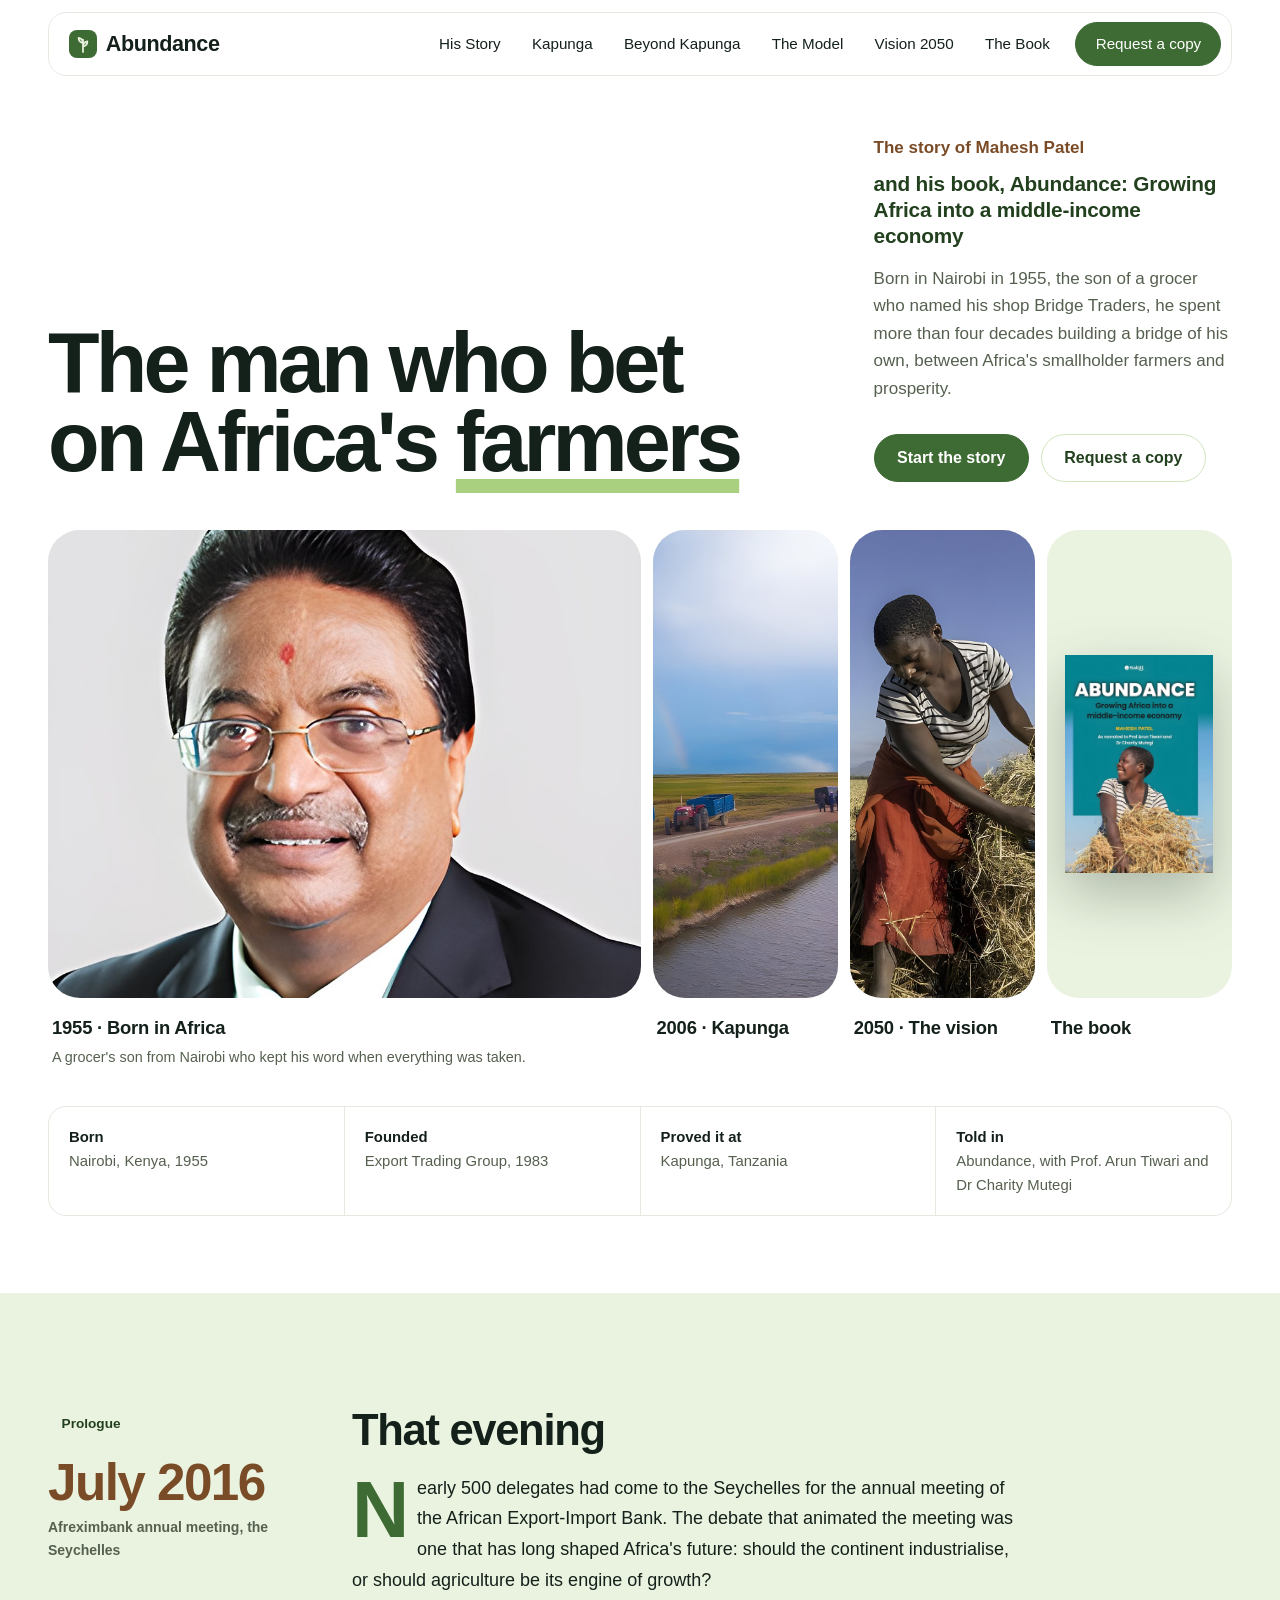
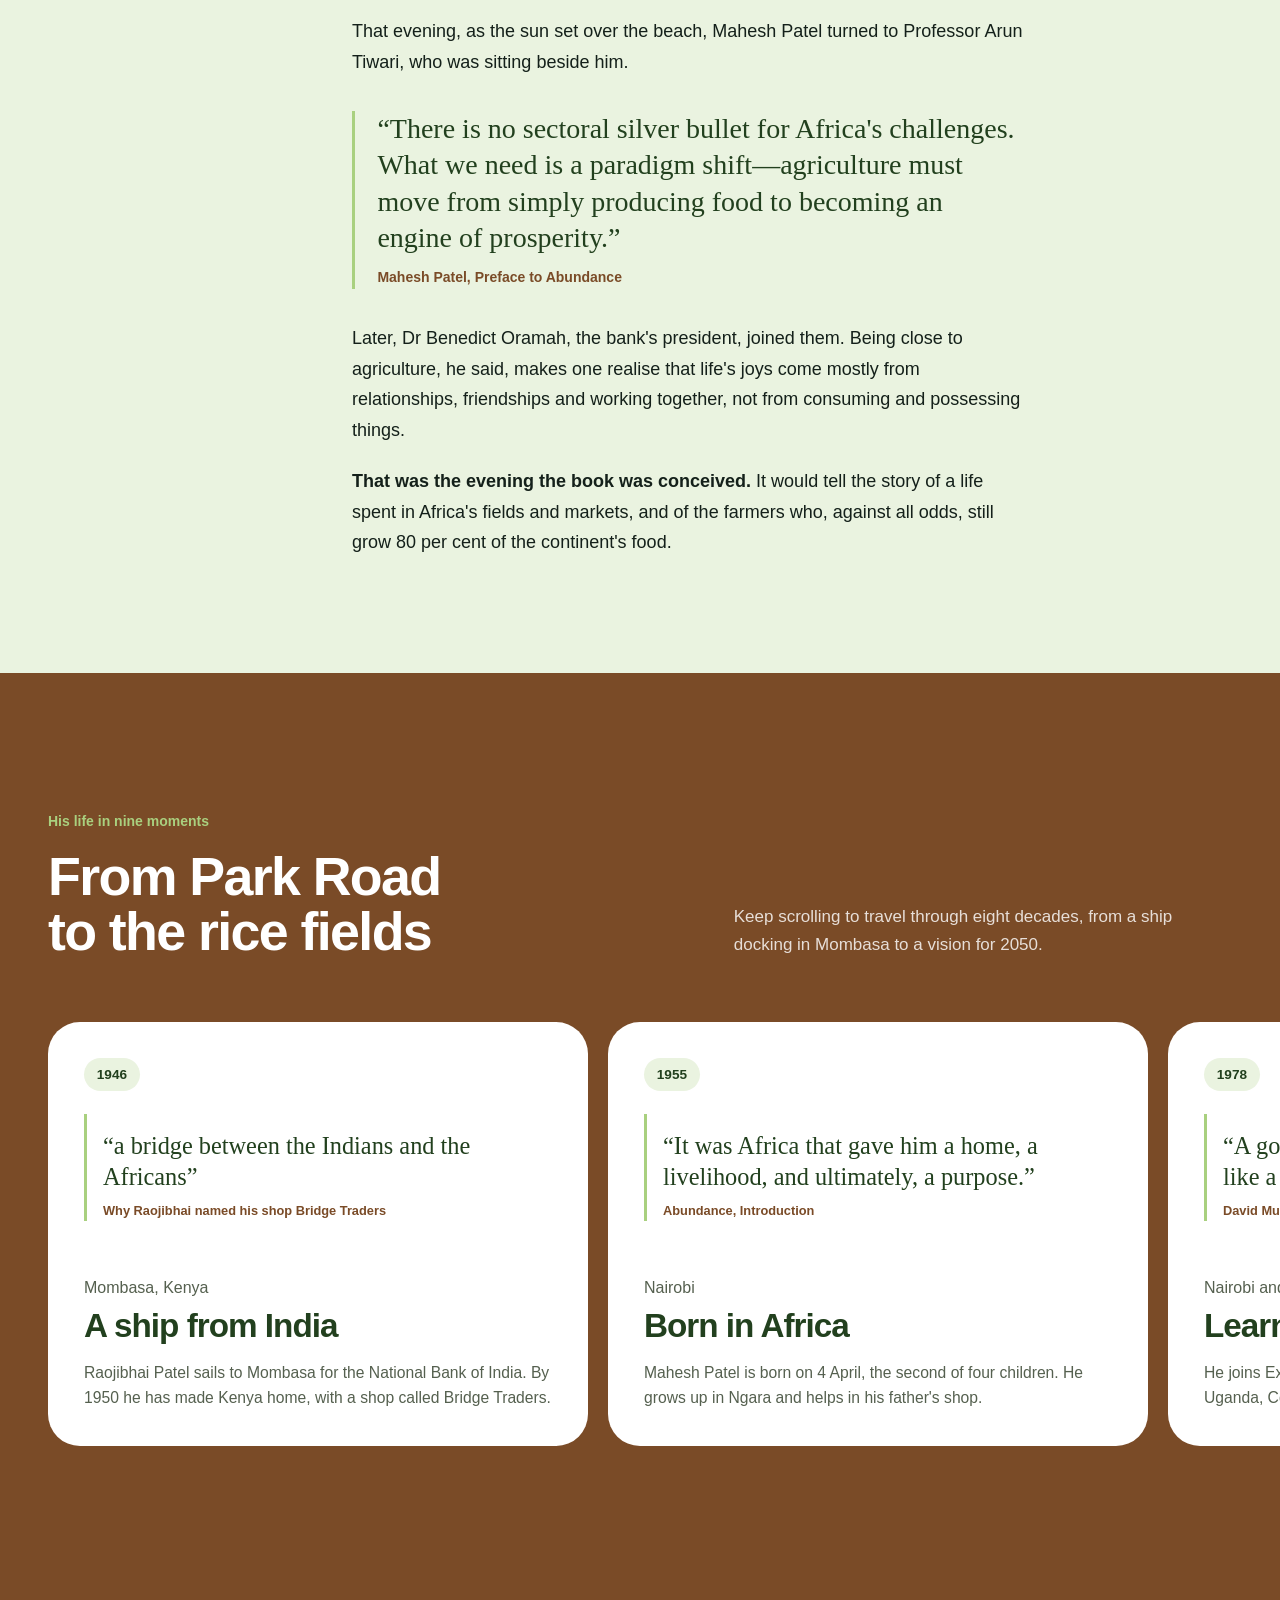
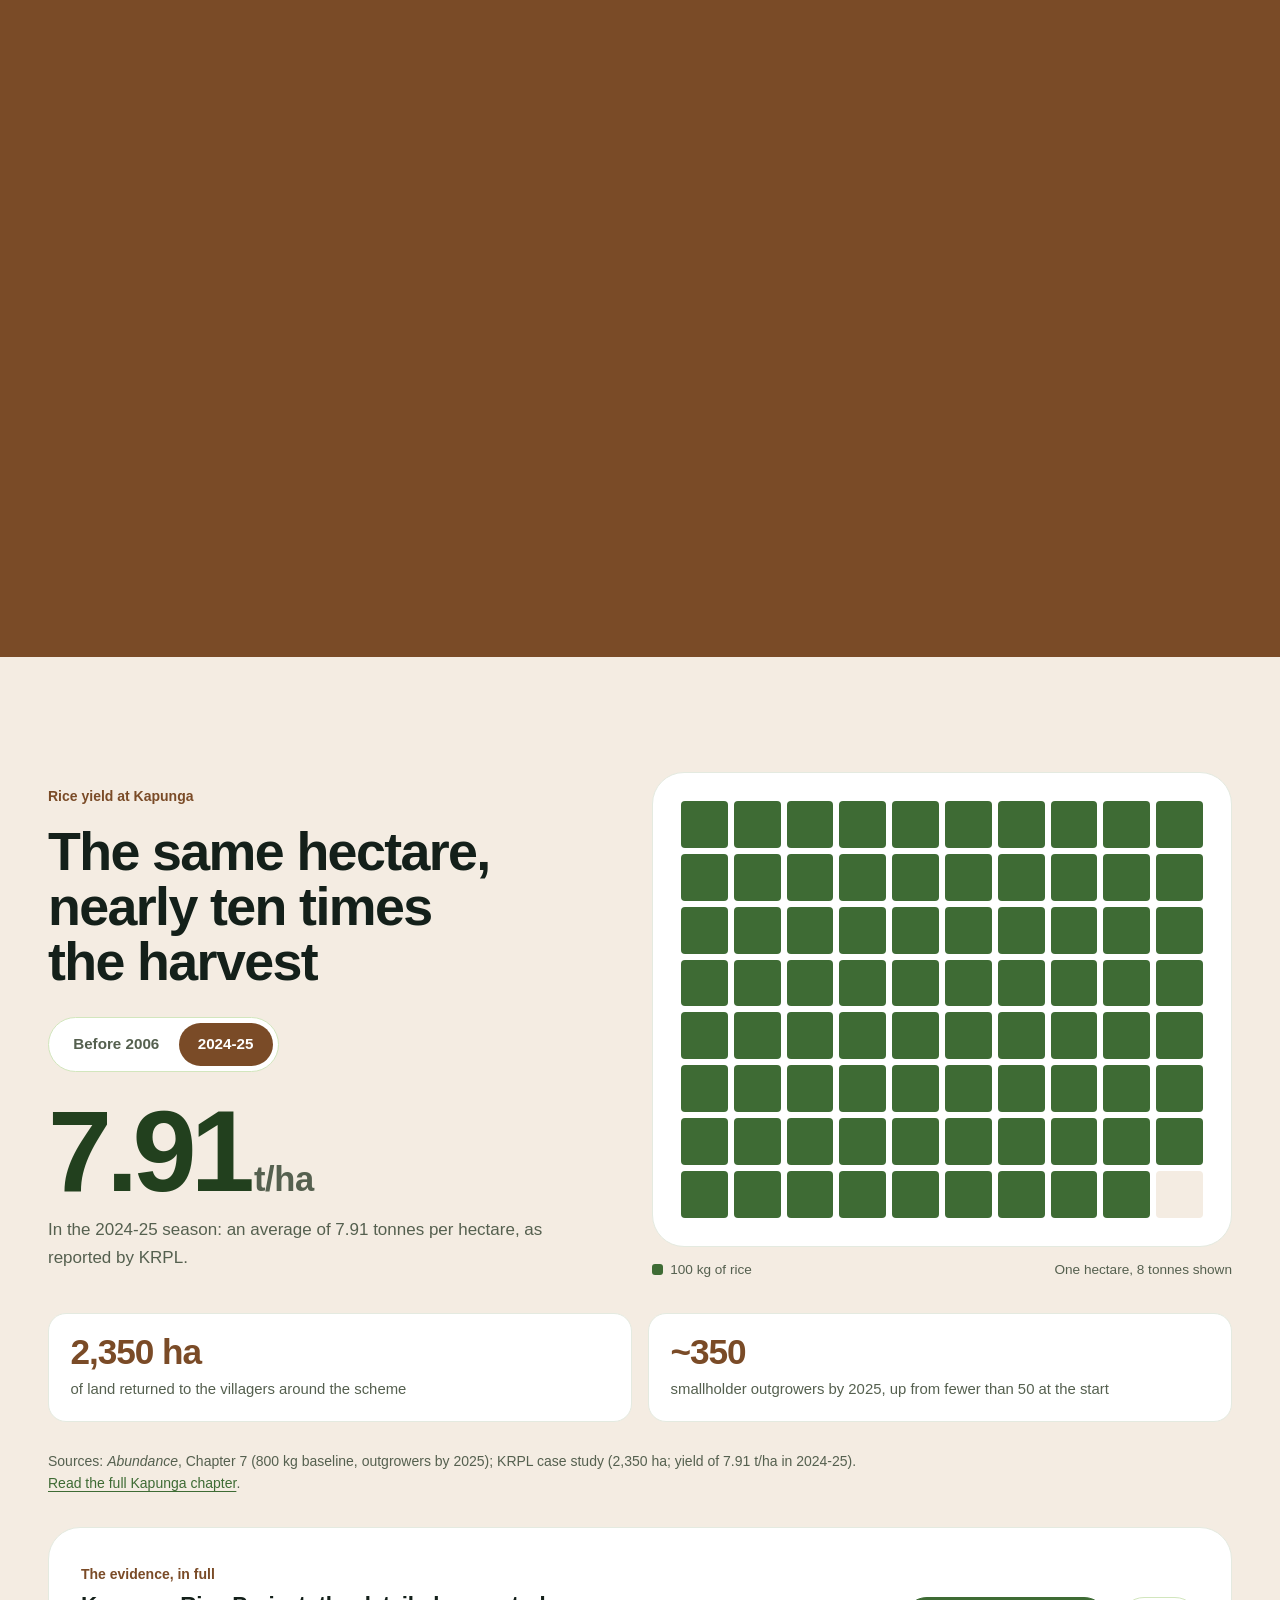
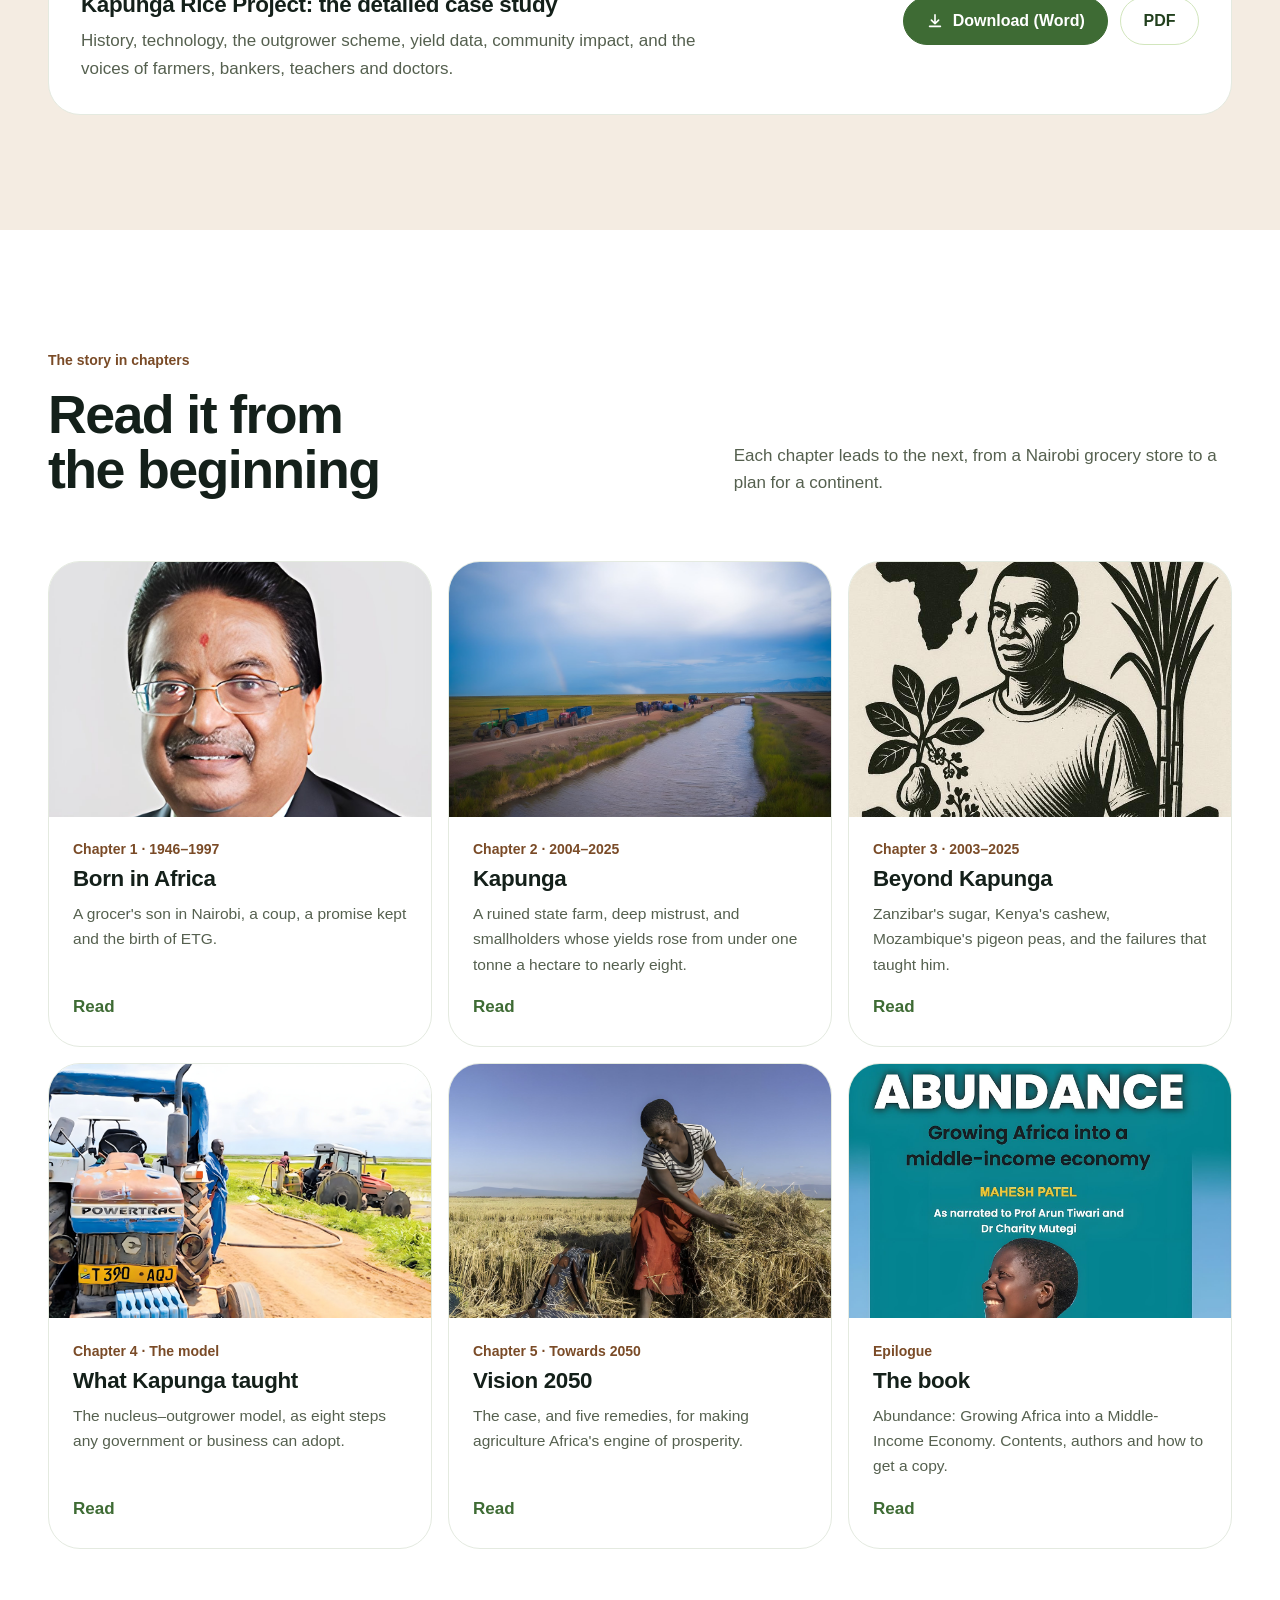
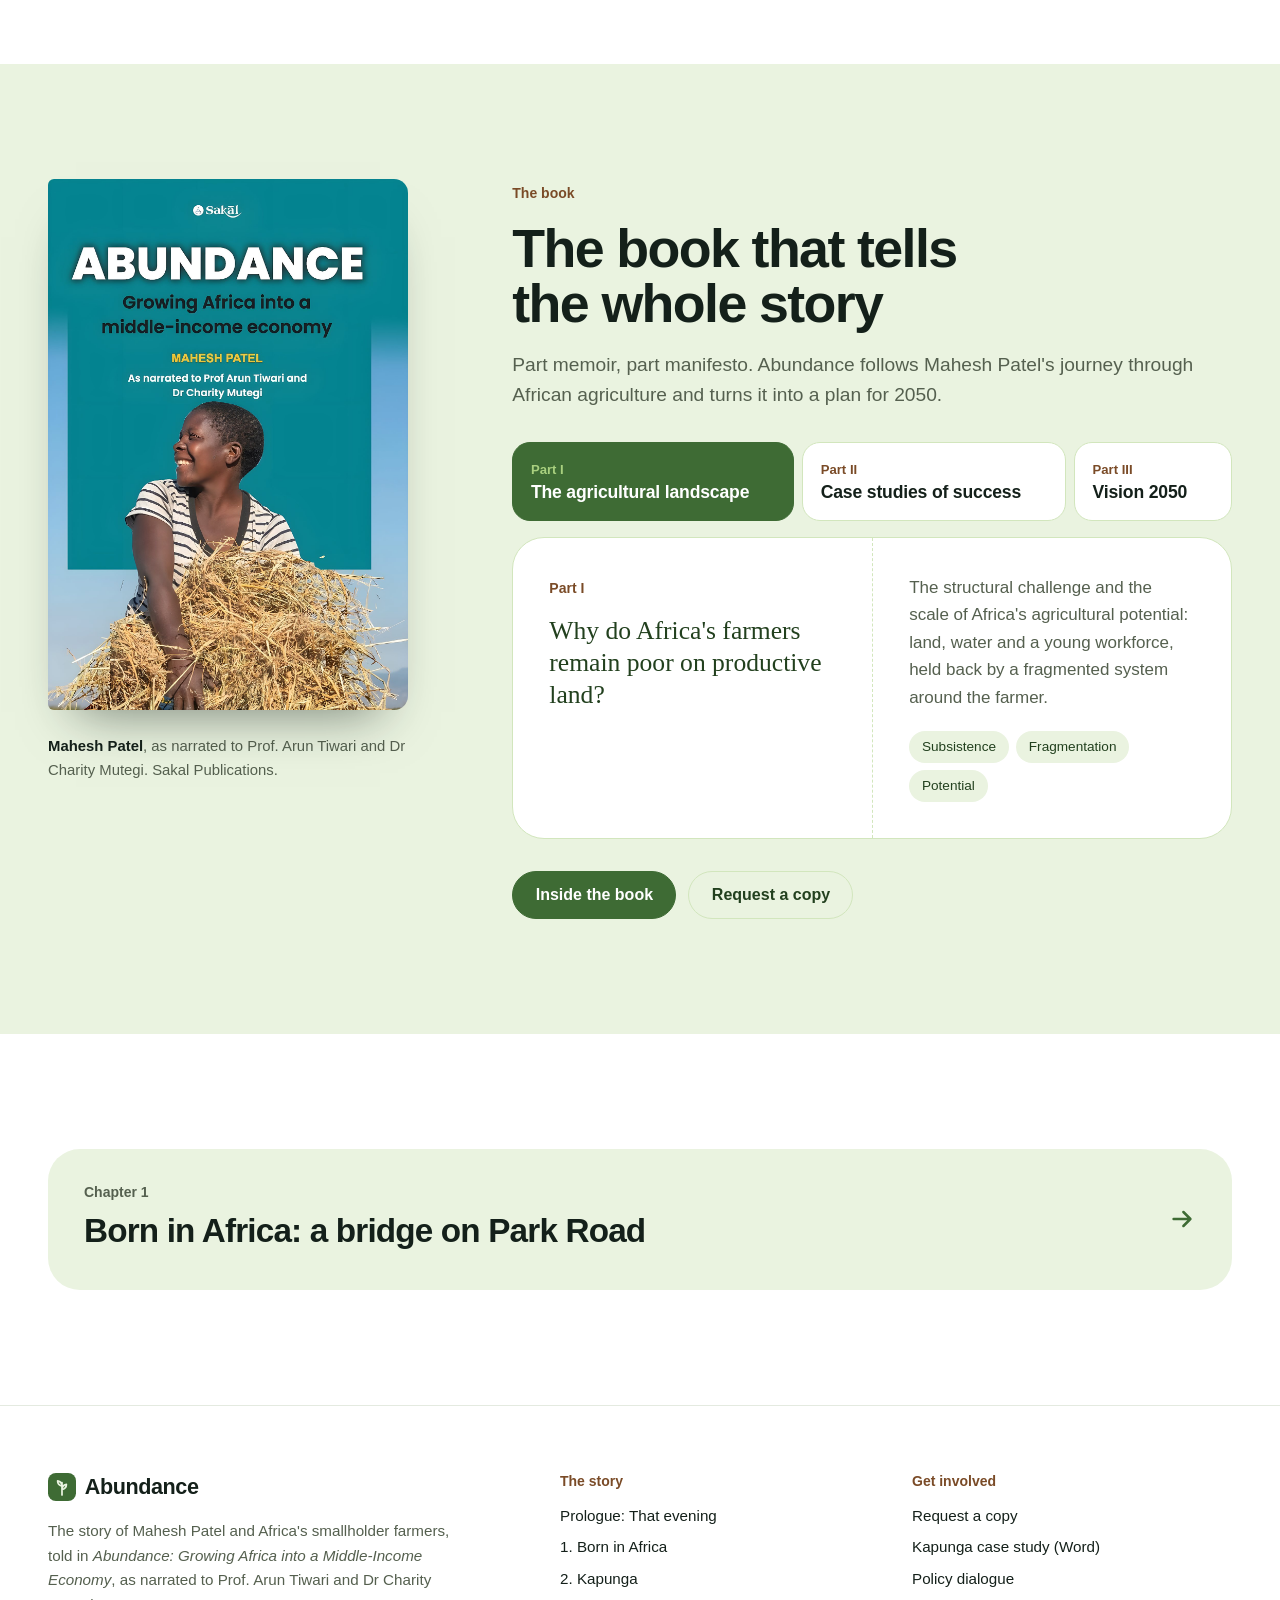
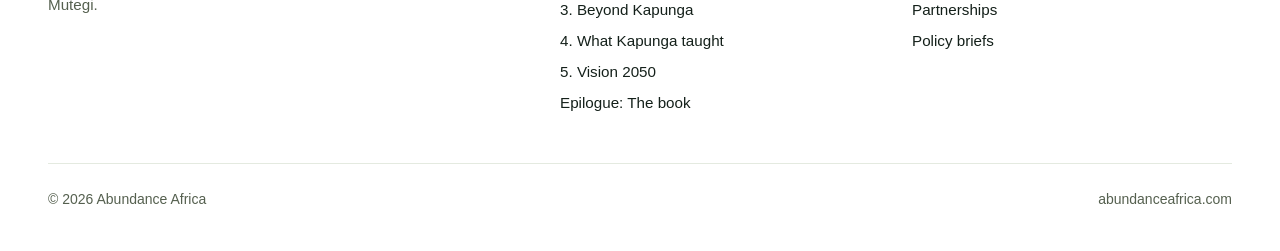
==== commit 800c9083: "Offer the Kapunga case study as a Word download - Rebuilt the KRPL case study as an editable .docx (" ====
--- a/index.html
+++ b/index.html
@@ -21,7 +21,7 @@
     <nav class="nav" aria-label="Main"><a href="mahesh-patel.html">His Story</a><a href="kapunga.html">Kapunga</a><a href="beyond-kapunga.html">Beyond Kapunga</a><a href="the-model.html">The Model</a><a href="the-vision.html">Vision 2050</a><a href="the-book.html">The Book</a><a class="btn" href="request-copy.html">Request a copy</a></nav>
     <details class="menu">
       <summary>Menu</summary>
-      <nav aria-label="Main"><a href="mahesh-patel.html">His Story</a><a href="kapunga.html">Kapunga</a><a href="beyond-kapunga.html">Beyond Kapunga</a><a href="the-model.html">The Model</a><a href="the-vision.html">Vision 2050</a><a href="the-book.html">The Book</a><a href="request-copy.html">Request a copy</a><a href="engage.html">Engage</a></nav>
+      <nav aria-label="Main"><a href="mahesh-patel.html">His Story</a><a href="kapunga.html">Kapunga</a><a href="beyond-kapunga.html">Beyond Kapunga</a><a href="the-model.html">The Model</a><a href="the-vision.html">Vision 2050</a><a href="the-book.html">The Book</a><a href="request-copy.html">Request a copy</a><a href="engage.html">Engage</a><a href="assets/docs/kapunga-case-study.docx" download="Kapunga Rice Project Case Study.docx">Download the case study</a></nav>
     </details>
   </div>
 </header>
@@ -100,7 +100,8 @@
       <div class="fig"><b>2,350 ha</b><span>of land returned to the villagers around the scheme</span></div>
       <div class="fig"><b>~350</b><span>smallholder outgrowers by 2025, up from fewer than 50 at the start</span></div>
     </div>
-    <p class="source">Sources: <i>Abundance</i>, Chapter 7 (800 kg baseline, outgrowers by 2025); KRPL case study (2,350 ha; yield of 7.91 t/ha in 2024-25). <a href="kapunga.html">Read the full Kapunga chapter</a> or <a href="assets/docs/kapunga-case-study.pdf" download="Kapunga Rice Project Case Study.pdf">download the case study (PDF)</a>.</p>
+    <p class="source">Sources: <i>Abundance</i>, Chapter 7 (800 kg baseline, outgrowers by 2025); KRPL case study (2,350 ha; yield of 7.91 t/ha in 2024-25). <a href="kapunga.html">Read the full Kapunga chapter</a>.</p>
+    <div class="cta-band"><div><span class="label" style="margin-bottom:.4rem">The evidence, in full</span><h3>Kapunga Rice Project: the detailed case study</h3><p class="muted" style="margin-top:.5rem;max-width:40rem">History, technology, the outgrower scheme, yield data, community impact, and the voices of farmers, bankers, teachers and doctors.</p></div><div class="actions" style="margin:0"><a class="btn" href="assets/docs/kapunga-case-study.docx" download="Kapunga Rice Project Case Study.docx"><svg viewBox="0 0 20 20" fill="none" aria-hidden="true"><path d="M10 3v10m-4-4 4 4 4-4M4 16h12" stroke="currentColor" stroke-width="1.8" stroke-linecap="round" stroke-linejoin="round"/></svg>Download (Word)</a><a class="btn btn-line" href="assets/docs/kapunga-case-study.pdf" download="Kapunga Rice Project Case Study.pdf">PDF</a></div></div>
   </div>
 </section>
 
@@ -148,7 +149,7 @@
       </div>
       <div>
         <h4>Get involved</h4>
-        <ul><li><a href="request-copy.html">Request a copy</a></li><li><a href="engage.html?route=policy#form">Policy dialogue</a></li><li><a href="engage.html?route=partnership#form">Partnerships</a></li><li><a href="engage.html#briefs">Policy briefs</a></li></ul>
+        <ul><li><a href="request-copy.html">Request a copy</a></li><li><a href="assets/docs/kapunga-case-study.docx" download="Kapunga Rice Project Case Study.docx">Kapunga case study (Word)</a></li><li><a href="engage.html?route=policy#form">Policy dialogue</a></li><li><a href="engage.html?route=partnership#form">Partnerships</a></li><li><a href="engage.html#briefs">Policy briefs</a></li></ul>
       </div>
     </div>
     <div class="foot-note"><span>&copy; 2026 Abundance Africa</span><span>abundanceafrica.com</span></div>
--- a/assets/site.css
+++ b/assets/site.css
@@ -609,3 +609,4 @@
 .shift-q cite { display: block; margin-top: .55rem; font-style: normal; font-size: .8rem; font-weight: 700; color: var(--soil); }
 .briefs a.status { text-decoration: none; background: var(--green); color: #fff; }
 .briefs a.status:hover { background: var(--green-hover); color: #fff; }
+.cta-band { display: flex; flex-wrap: wrap; align-items: center; justify-content: space-between; gap: 1.25rem 2rem; margin-top: 2rem; padding: clamp(1.25rem, 3vw, 2rem); background: #fff; border: 1px solid var(--rule); border-radius: var(--radius-l); }
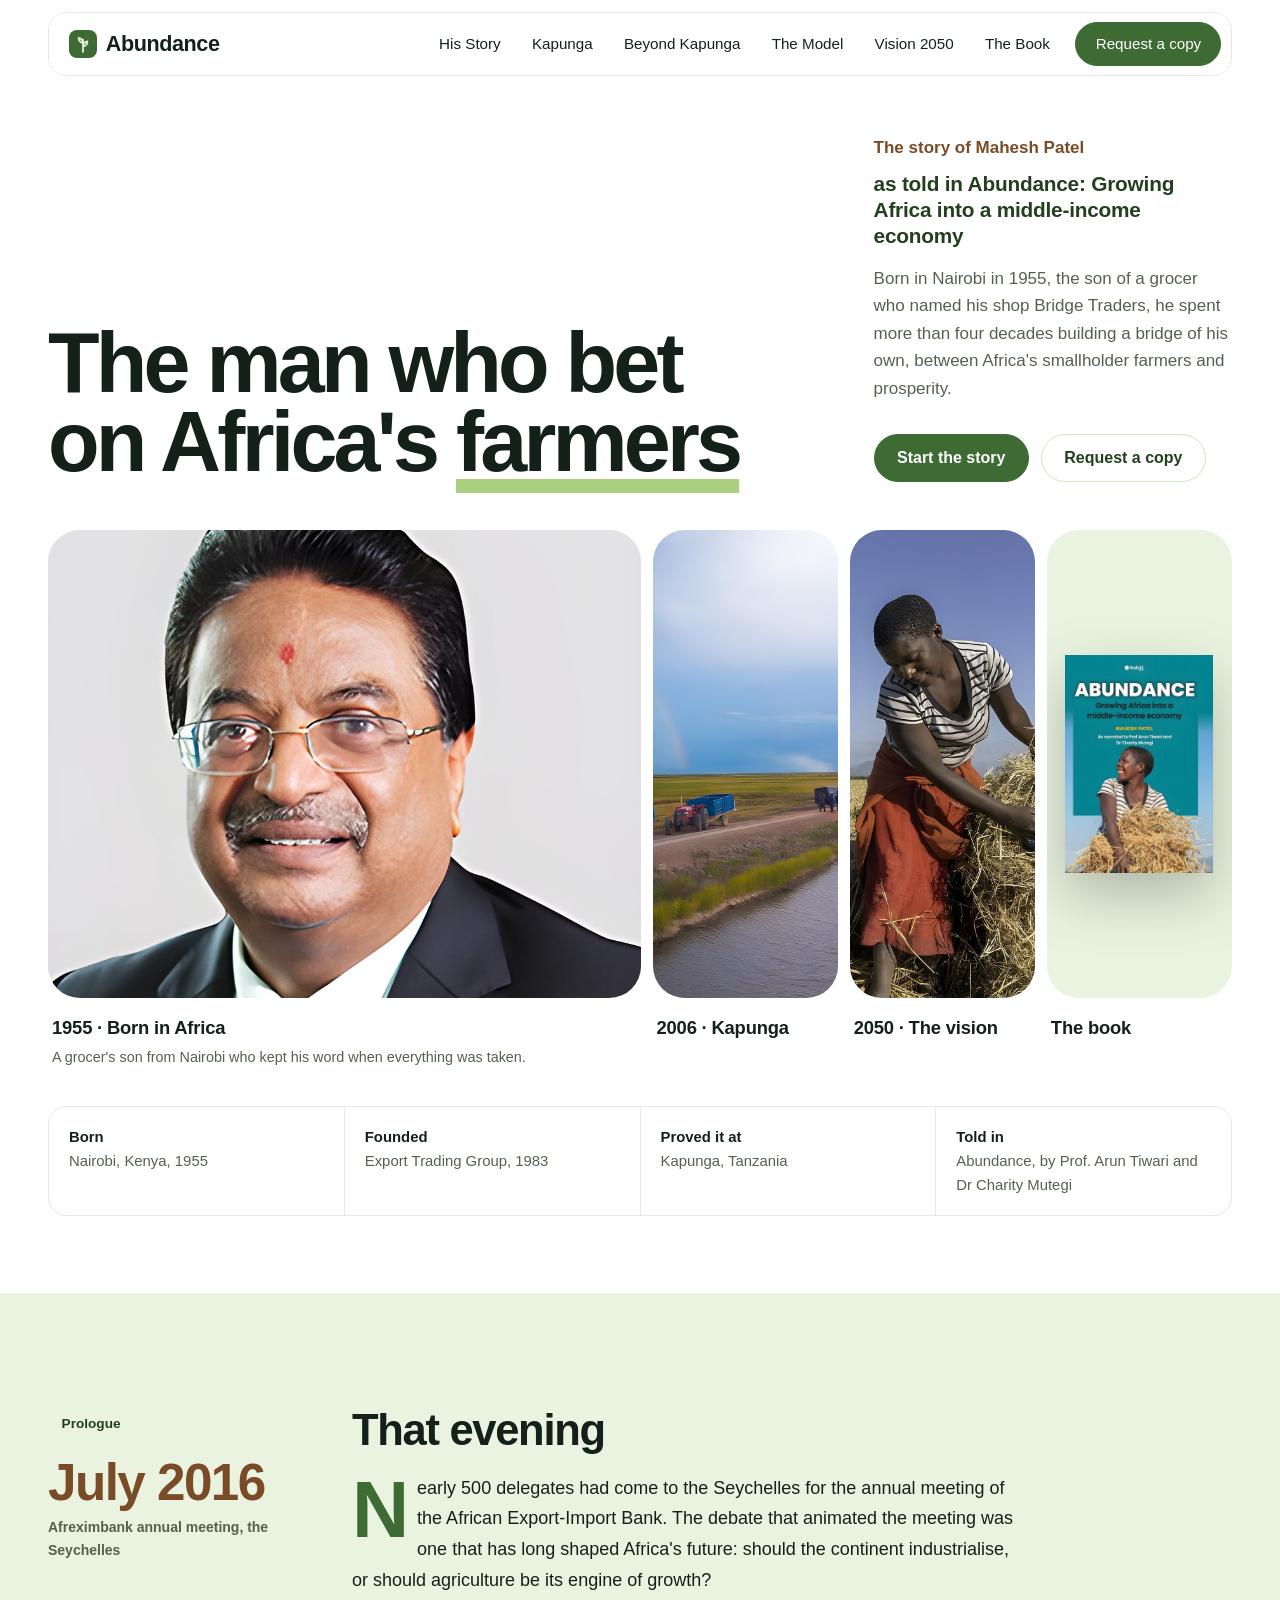
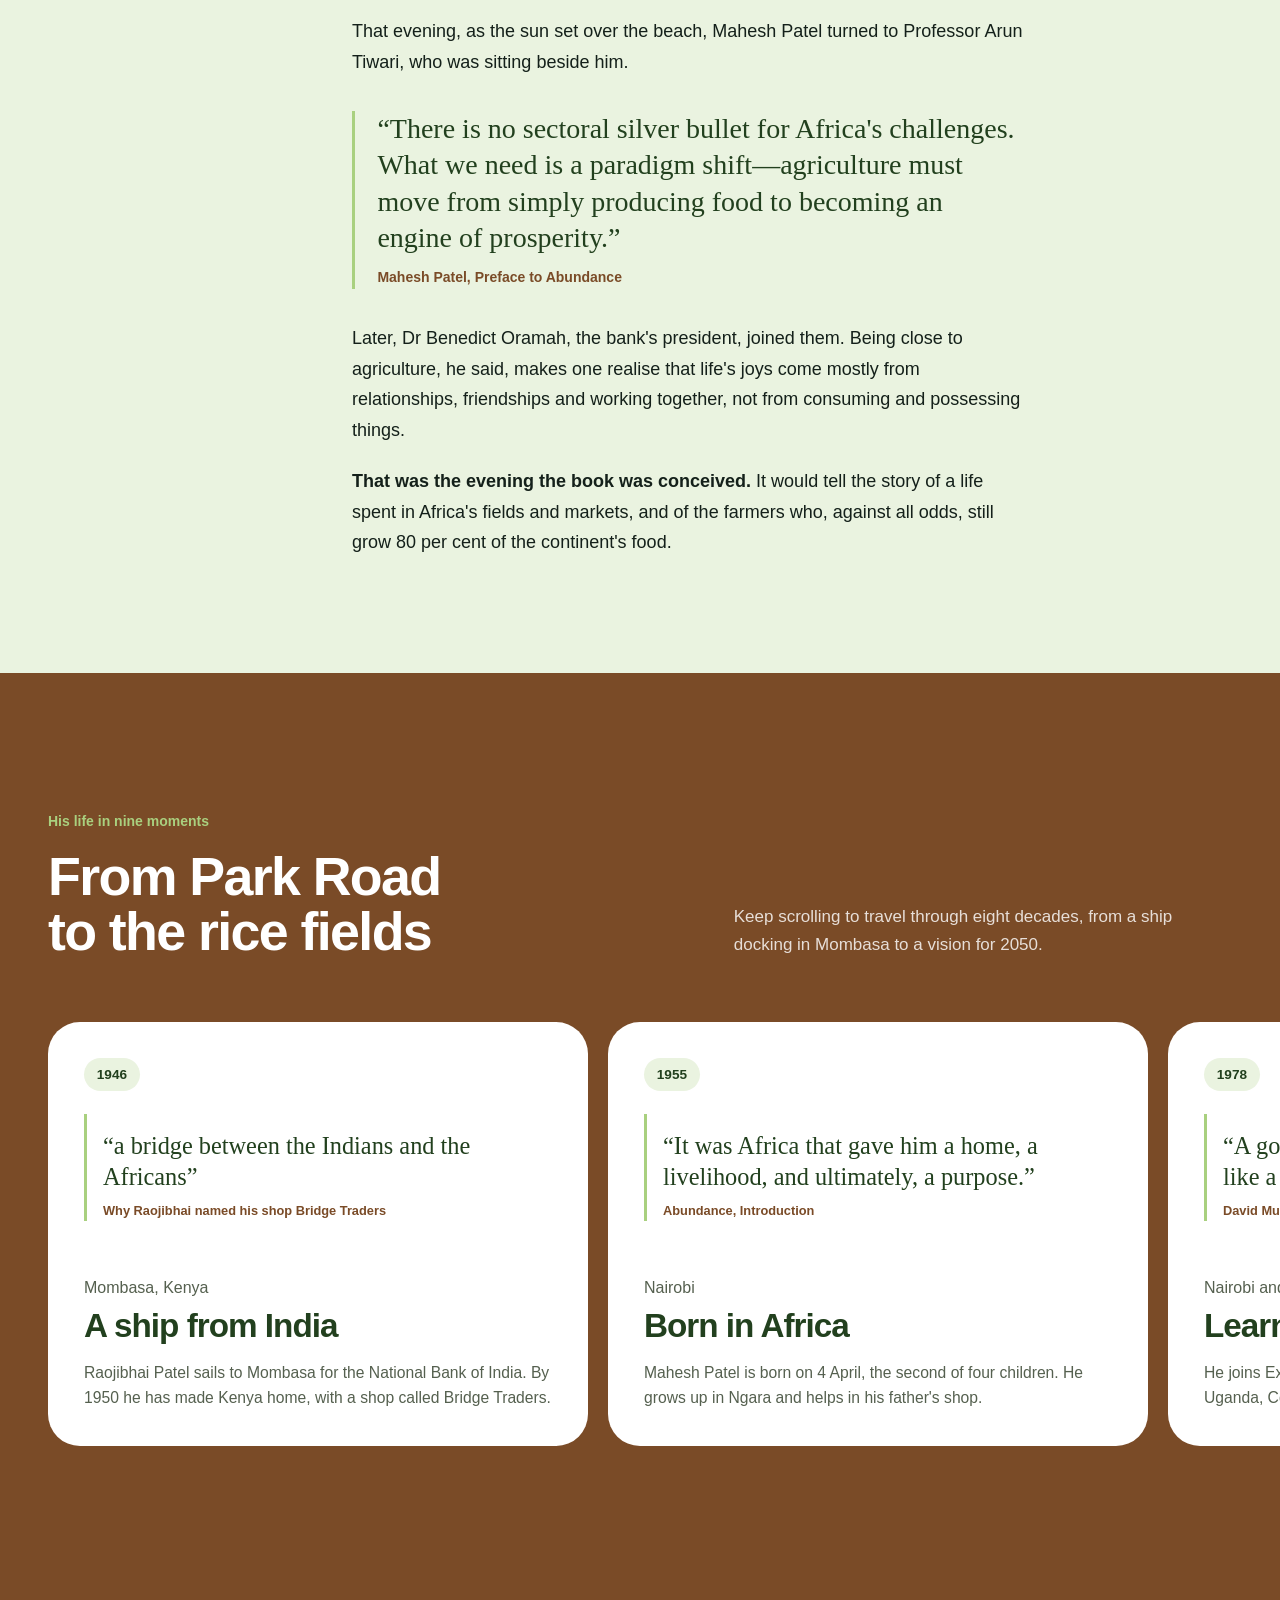
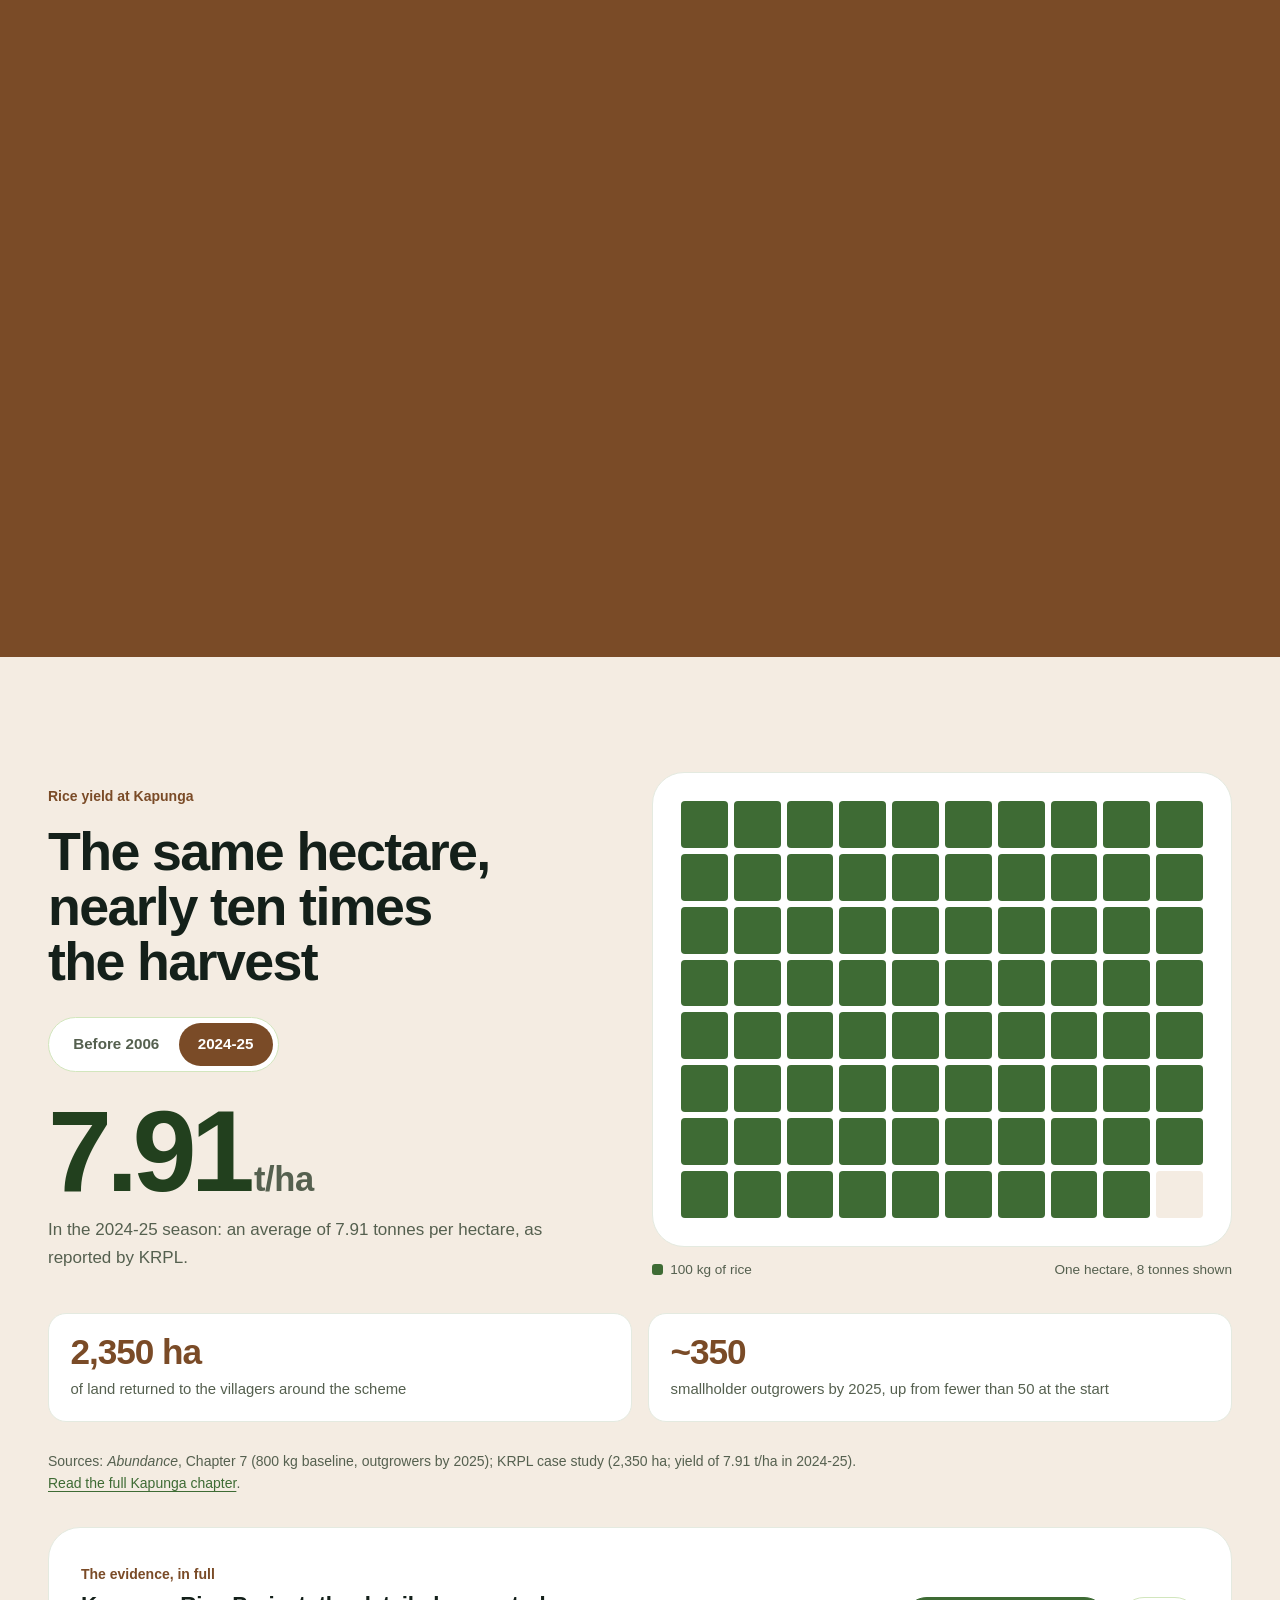
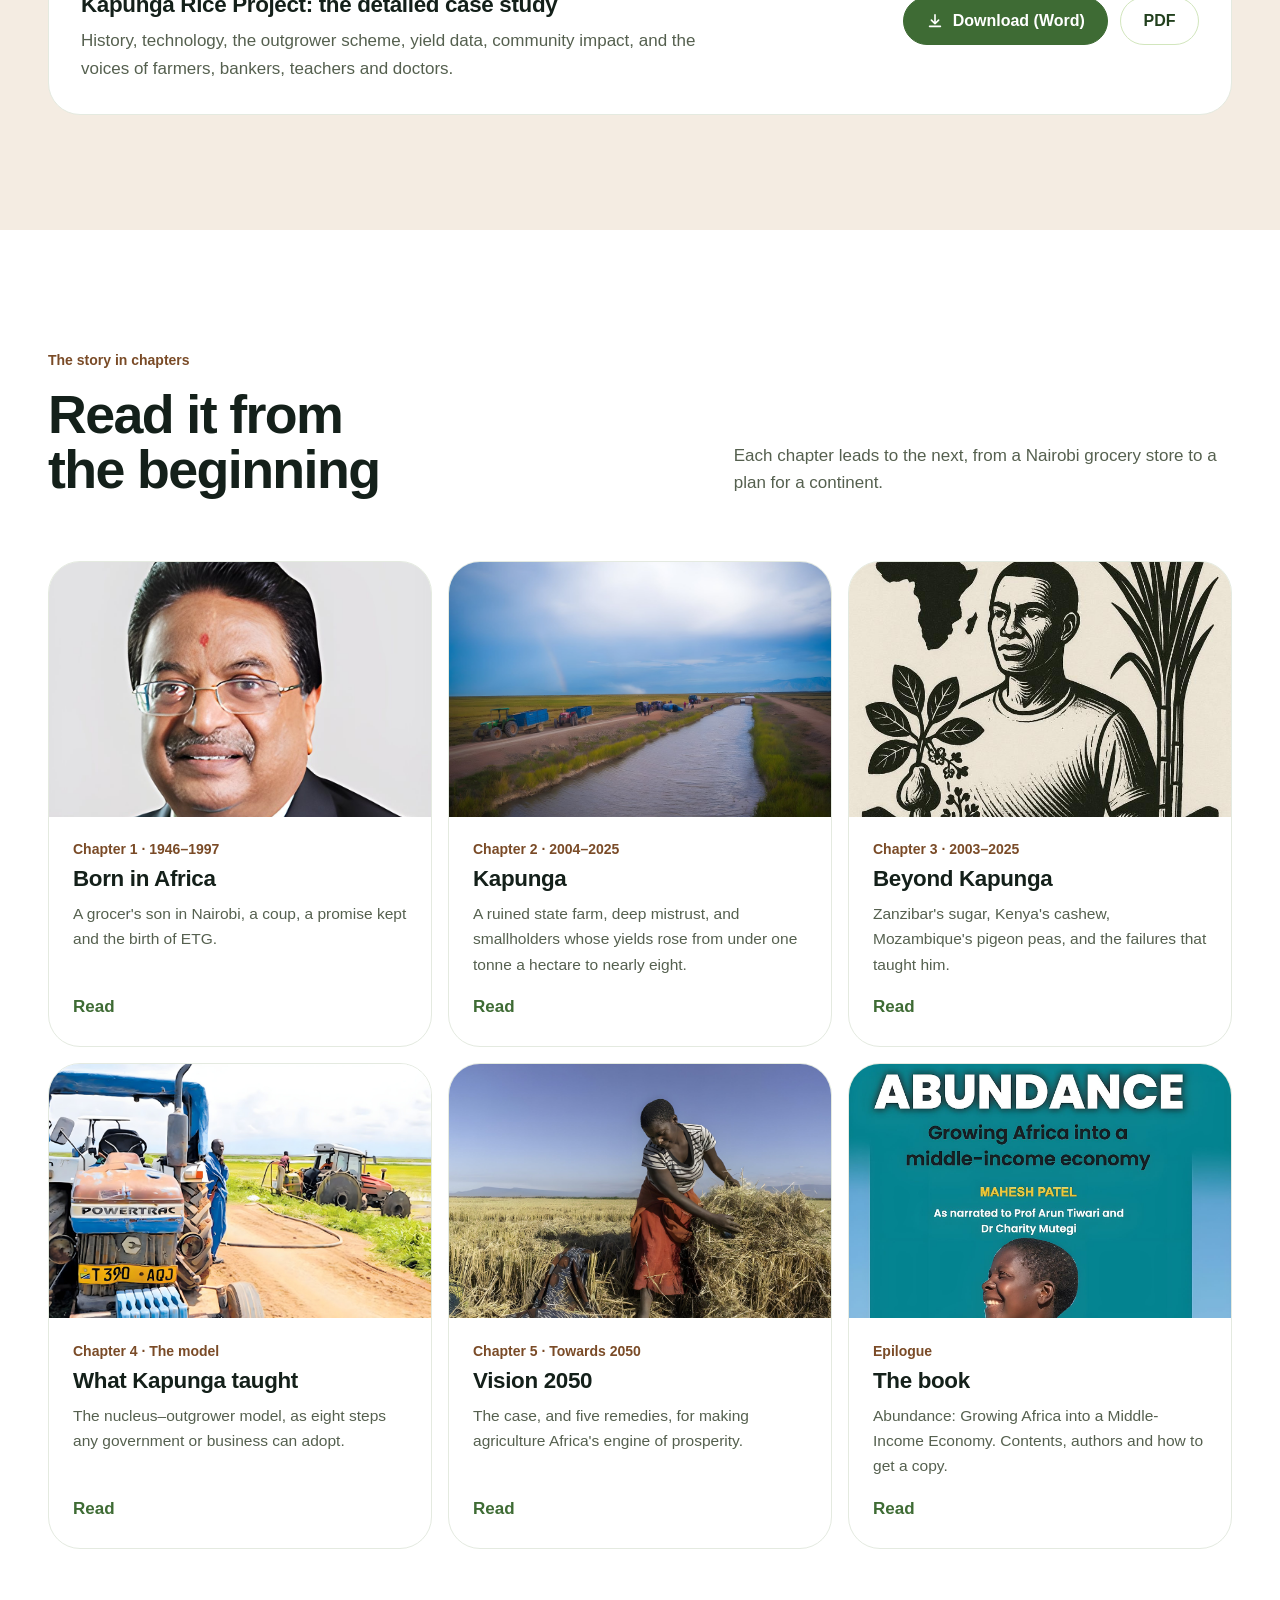
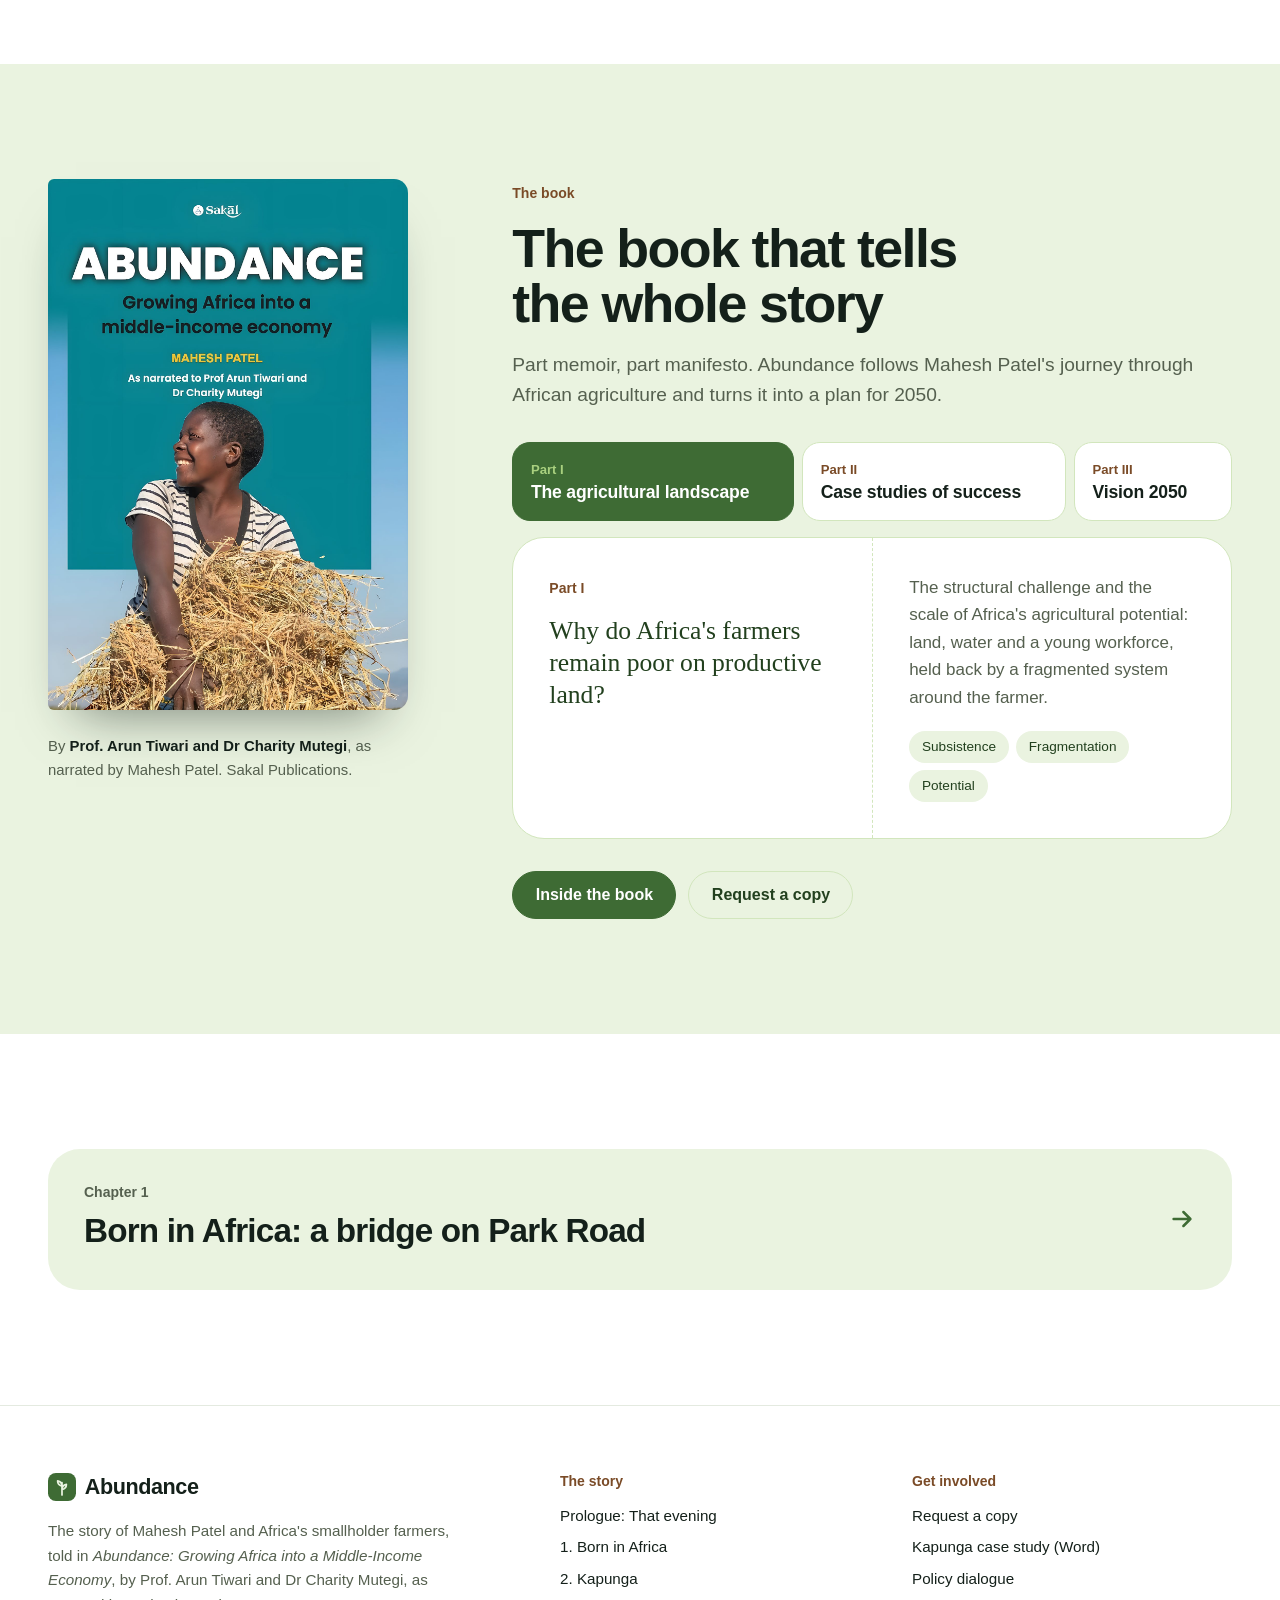
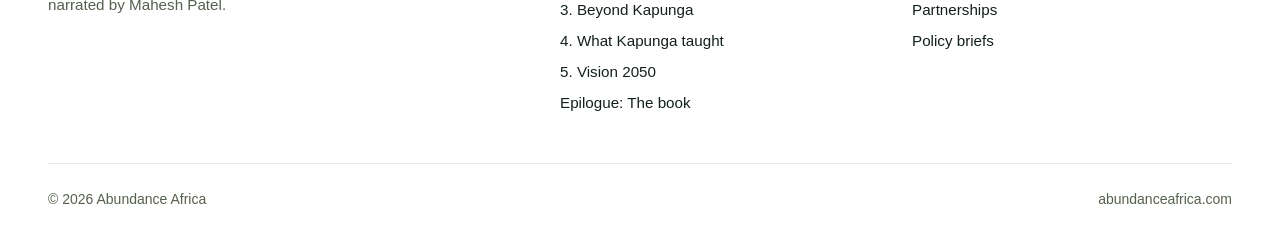
==== commit 1bd51613: "Credit Prof. Arun Tiwari and Dr Charity Mutegi as authors, as narrated by Mahesh Patel; add custom d" ====
--- a/index.html
+++ b/index.html
@@ -4,9 +4,9 @@
 <meta charset="utf-8">
 <meta name="viewport" content="width=device-width, initial-scale=1">
 <title>Abundance — The story of Mahesh Patel</title>
-<meta name="description" content="The story of Mahesh Patel, born in Nairobi in 1955, who spent four decades building a bridge between Africa's smallholder farmers and prosperity, and the book he wrote about it: Abundance.">
+<meta name="description" content="The story of Mahesh Patel, born in Nairobi in 1955, who spent four decades building a bridge between Africa's smallholder farmers and prosperity, and the book that tells it: Abundance.">
 <meta property="og:title" content="Abundance — The story of Mahesh Patel">
-<meta property="og:description" content="The story of Mahesh Patel and Africa's smallholder farmers, and the book he wrote about it.">
+<meta property="og:description" content="The story of Mahesh Patel and Africa's smallholder farmers, and the book that tells it.">
 <meta property="og:image" content="assets/img/kapunga-canal.jpg">
 <meta name="theme-color" content="#3E6B34">
 <link rel="icon" href="assets/img/favicon.svg" type="image/svg+xml">
@@ -32,7 +32,7 @@
       <h1>The man who bet on Africa's <span class="mark">farmers</span></h1>
       <div>
         <p class="by">The story of Mahesh Patel</p>
-        <p class="sub">and his book, Abundance: Growing Africa into a middle-income economy</p>
+        <p class="sub">as told in Abundance: Growing Africa into a middle-income economy</p>
         <p class="deck">Born in Nairobi in 1955, the son of a grocer who named his shop Bridge Traders, he spent more than four decades building a bridge of his own, between Africa's smallholder farmers and prosperity.</p>
         <div class="actions"><a class="btn" href="mahesh-patel.html">Start the story</a><a class="btn btn-line" href="request-copy.html">Request a copy</a></div>
       </div>
@@ -41,13 +41,13 @@
       <li class="panel is-open"><div class="ph"><img src="assets/img/mahesh-patel.jpg" width="1000" height="1074" alt="Portrait of Mahesh Patel" fetchpriority="high" style="object-position:50% 25%"></div><figcaption><b>1955 · Born in Africa</b><span>A grocer's son from Nairobi who kept his word when everything was taken.</span></figcaption><a href="mahesh-patel.html" aria-label="Chapter 1: Born in Africa"></a></li>
       <li class="panel"><div class="ph"><img src="assets/img/kapunga-canal.jpg" width="2400" height="1348" alt="An irrigation canal through rice fields at Kapunga, with tractors and farmers at the roadside" style="object-position:38% 82%"></div><figcaption><b>2006 · Kapunga</b><span>A ruined state farm in Tanzania, and the smallholders who made it bloom.</span></figcaption><a href="kapunga.html" aria-label="Chapter 2: Kapunga"></a></li>
       <li class="panel"><div class="ph"><img src="assets/img/farmer-harvest.jpg" width="2400" height="1473" alt="A woman farmer gathers bundles of rice straw after the harvest" style="object-position:62% 50%"></div><figcaption><b>2050 · The vision</b><span>Agriculture as the engine that lifts Africa to middle income.</span></figcaption><a href="the-vision.html" aria-label="Chapter 5: Vision 2050"></a></li>
-      <li class="panel panel--book"><div class="ph"><img src="assets/img/abundance-cover.jpg" width="1400" height="2063" alt="Cover of Abundance by Mahesh Patel"></div><figcaption><b>The book</b><span>A memoir and a manifesto, in his own words.</span></figcaption><a href="the-book.html" aria-label="Epilogue: the book"></a></li>
+      <li class="panel panel--book"><div class="ph"><img src="assets/img/abundance-cover.jpg" width="1400" height="2063" alt="Cover of Abundance"></div><figcaption><b>The book</b><span>A memoir and a manifesto, as narrated by Mahesh Patel.</span></figcaption><a href="the-book.html" aria-label="Epilogue: the book"></a></li>
     </ul>
     <ul class="facts">
       <li><b>Born</b>Nairobi, Kenya, 1955</li>
       <li><b>Founded</b>Export Trading Group, 1983</li>
       <li><b>Proved it at</b>Kapunga, Tanzania</li>
-      <li><b>Told in</b>Abundance, with Prof. Arun Tiwari and Dr Charity Mutegi</li>
+      <li><b>Told in</b>Abundance, by Prof. Arun Tiwari and Dr Charity Mutegi</li>
     </ul>
   </div>
 </section>
@@ -119,7 +119,7 @@
   <div class="wrap book">
     <div>
       <div class="cover"><img src="assets/img/abundance-cover.jpg" width="1400" height="2063" alt="Cover of Abundance: Growing Africa into a middle-income economy" loading="lazy"></div>
-      <p class="cover-meta"><b>Mahesh Patel</b>, as narrated to Prof. Arun Tiwari and Dr Charity Mutegi. Sakal Publications.</p>
+      <p class="cover-meta">By <b>Prof. Arun Tiwari and Dr Charity Mutegi</b>, as narrated by Mahesh Patel. Sakal Publications.</p>
     </div>
     <div>
       <span class="label">The book</span>
@@ -141,7 +141,7 @@
     <div class="foot-grid">
       <div>
         <a class="brand" href="index.html"><svg viewBox="0 0 32 32" aria-hidden="true"><rect width="32" height="32" rx="9" fill="#3E6B34"/><path d="M16 25V11M16 15c-3-1-5-3.5-5-6 3 .5 5 3 5 6zm0 4c3-1 5-3.5 5-6-3 .5-5 3-5 6z" stroke="#EAF3E0" stroke-width="2" fill="none" stroke-linecap="round" stroke-linejoin="round"/></svg><b>Abundance</b></a>
-        <p class="muted" style="margin-top:.9rem;max-width:26rem">The story of Mahesh Patel and Africa's smallholder farmers, told in <i>Abundance: Growing Africa into a Middle-Income Economy</i>, as narrated to Prof. Arun Tiwari and Dr Charity Mutegi.</p>
+        <p class="muted" style="margin-top:.9rem;max-width:26rem">The story of Mahesh Patel and Africa's smallholder farmers, told in <i>Abundance: Growing Africa into a Middle-Income Economy</i>, by Prof. Arun Tiwari and Dr Charity Mutegi, as narrated by Mahesh Patel.</p>
       </div>
       <div>
         <h4>The story</h4>
